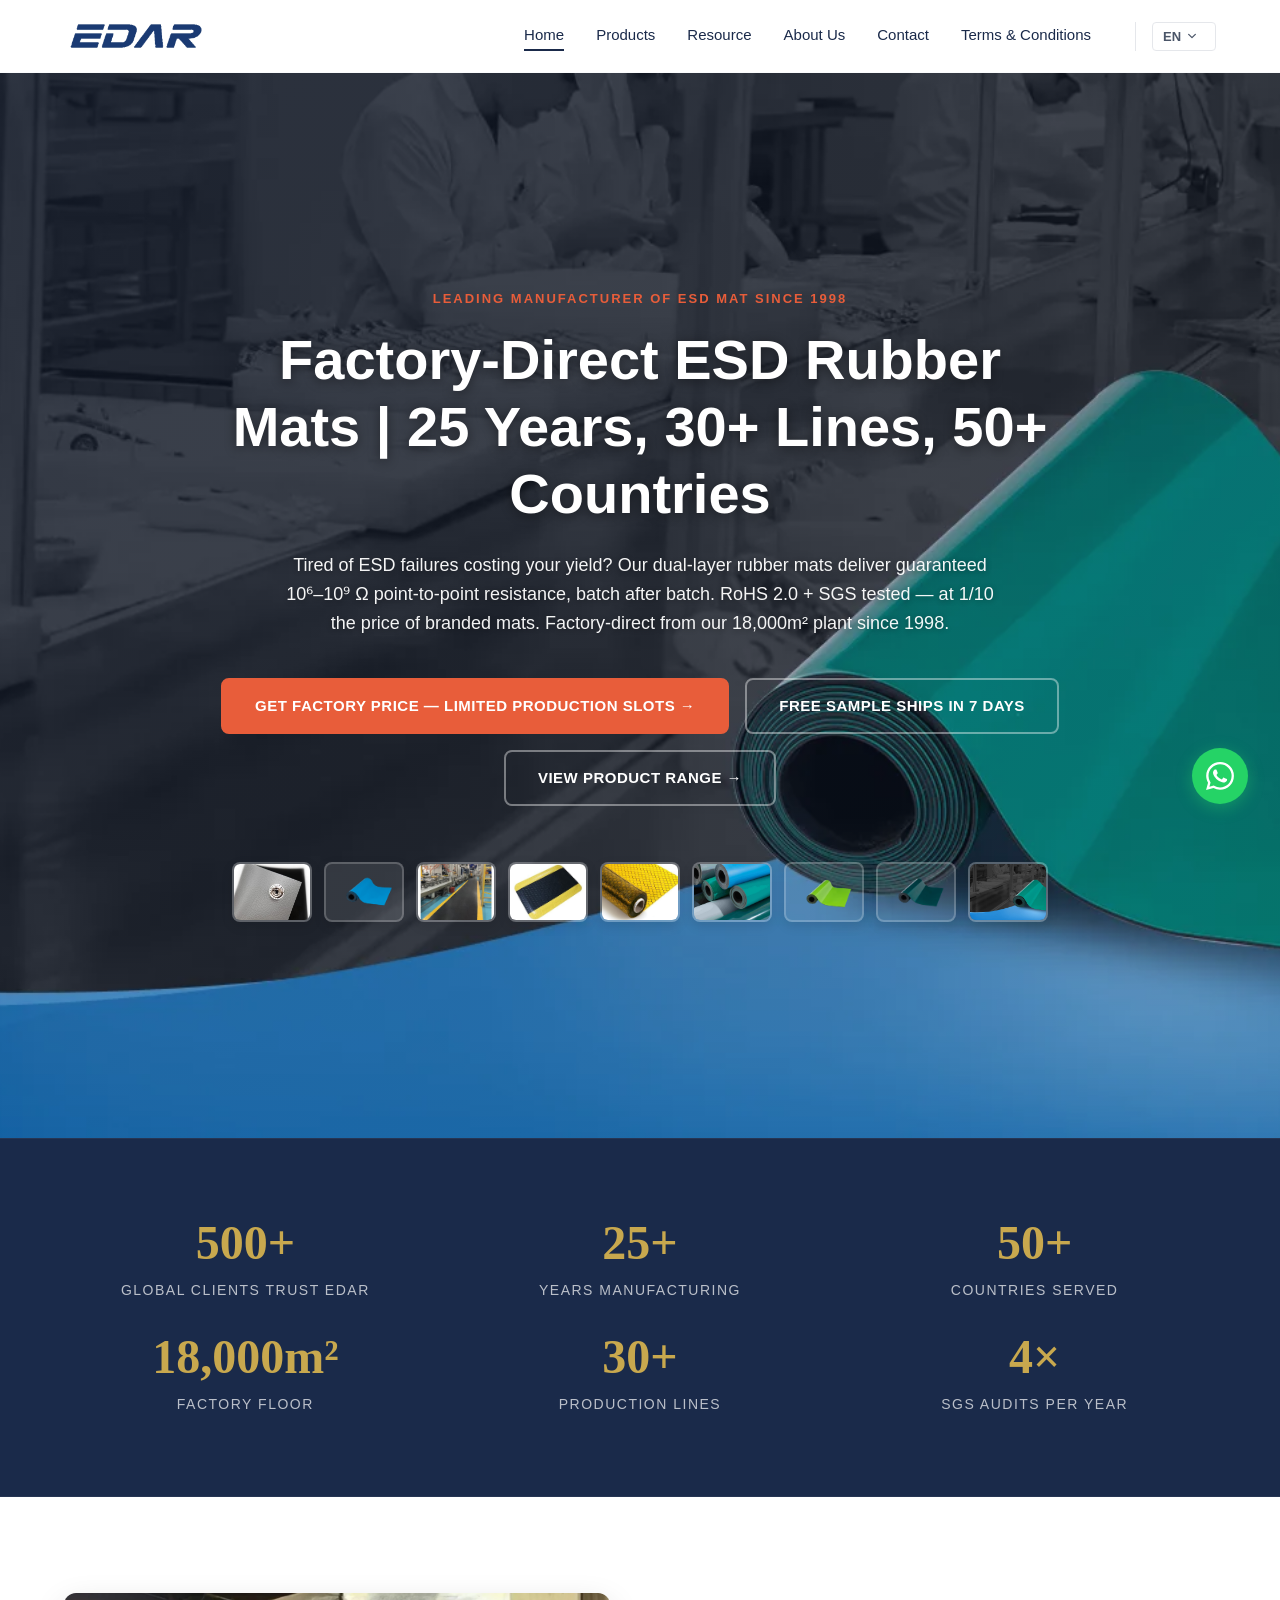
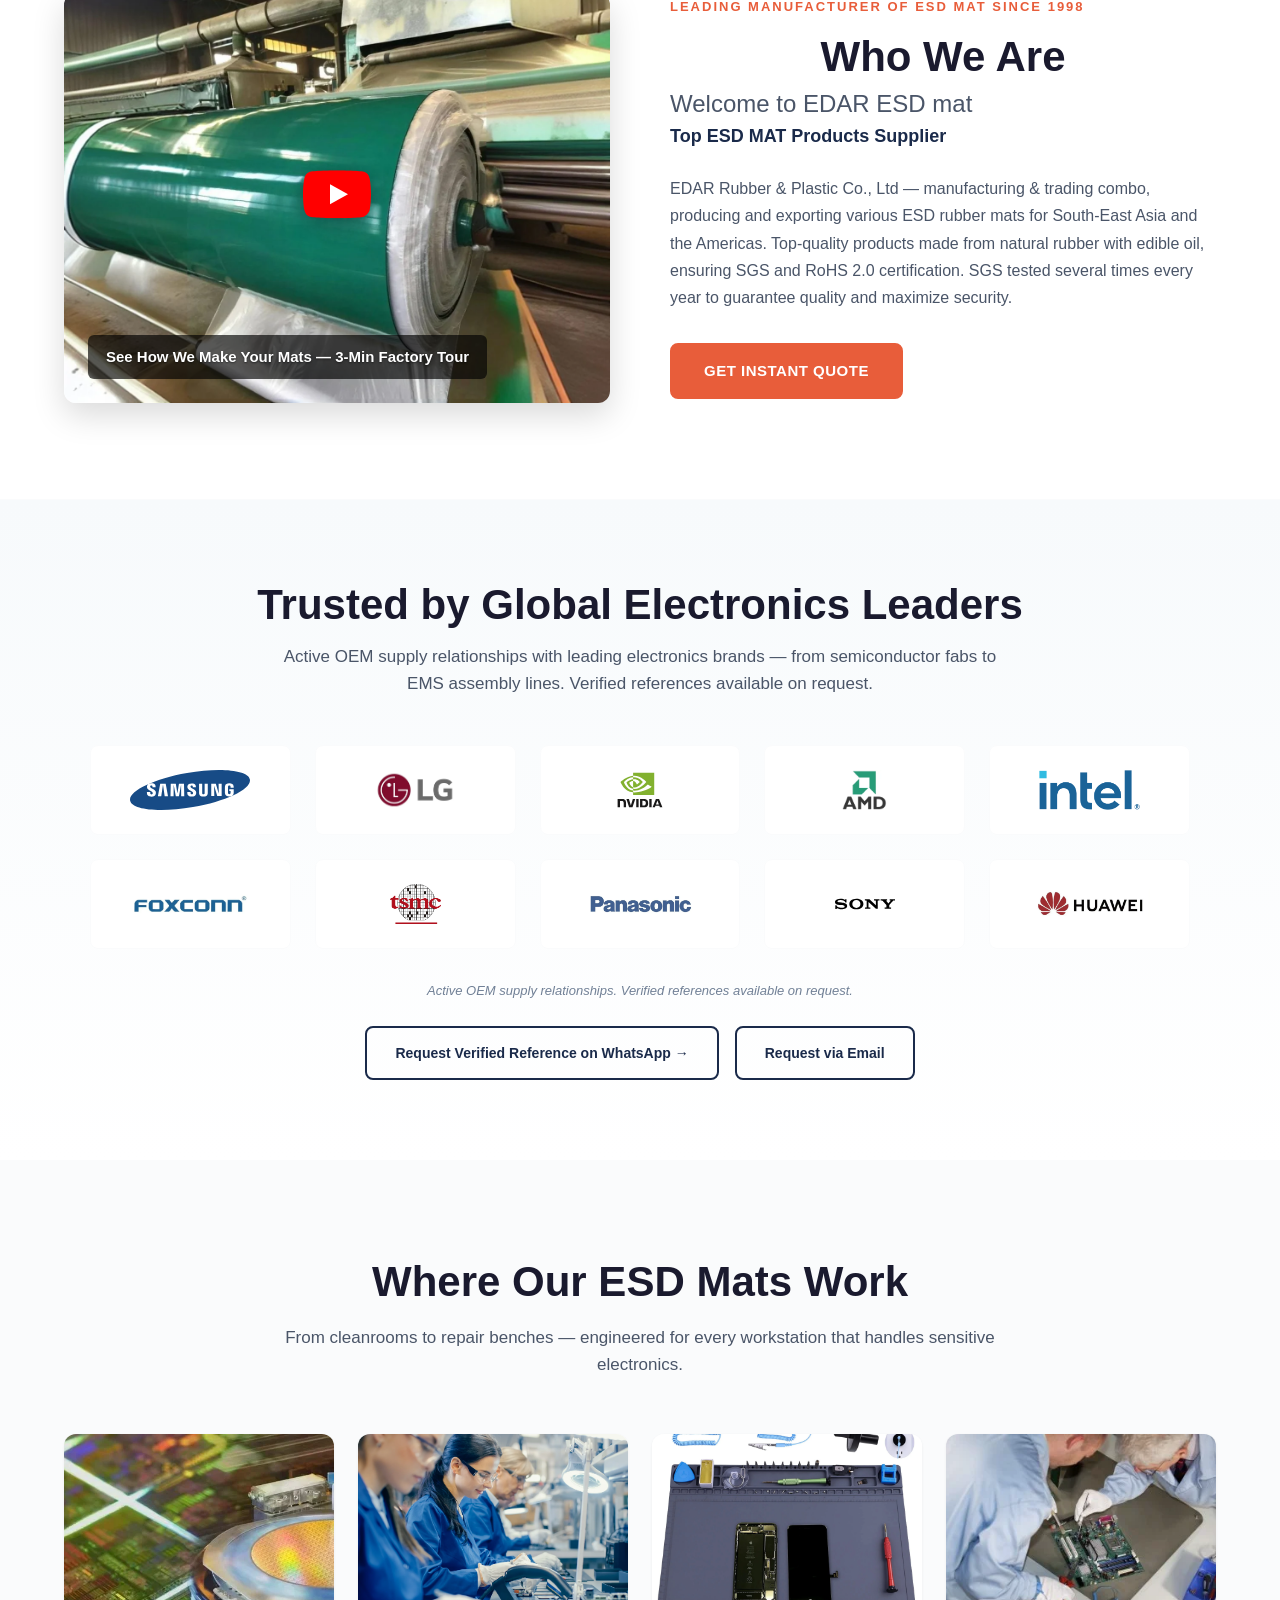
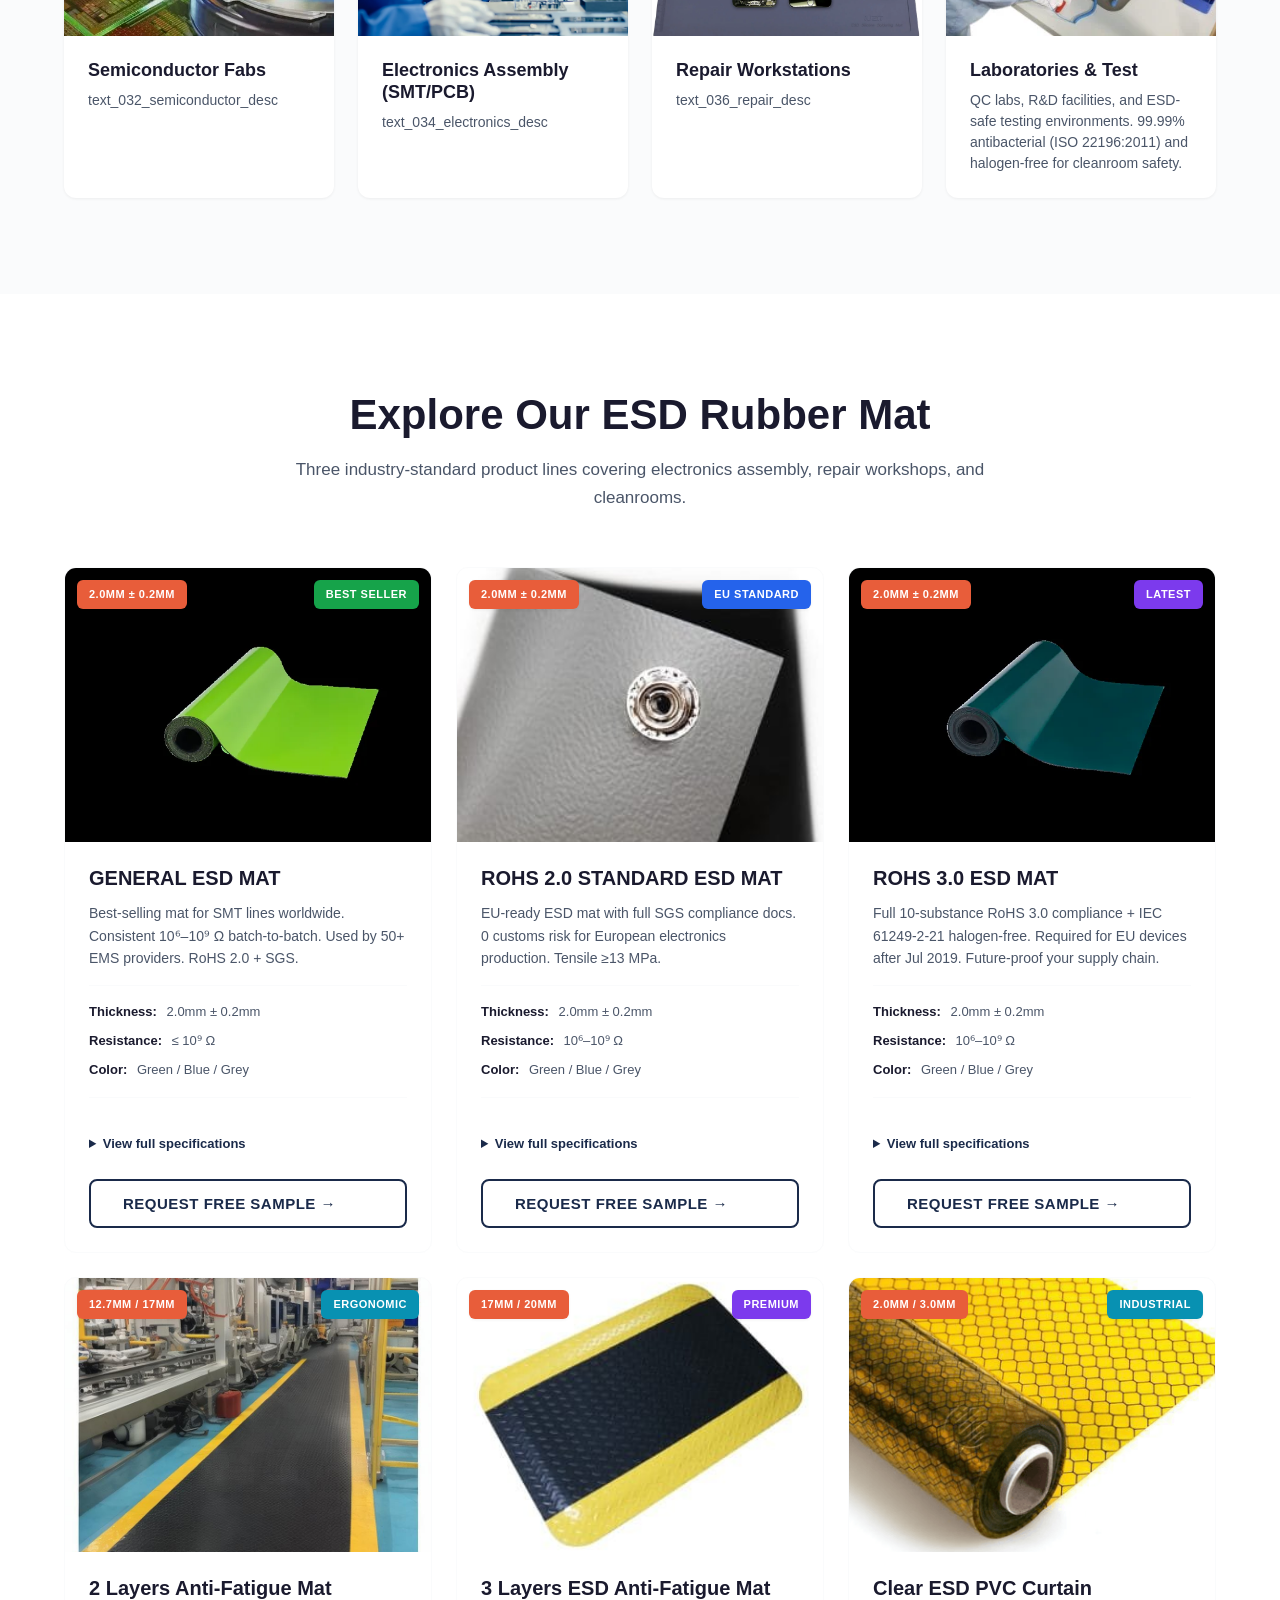
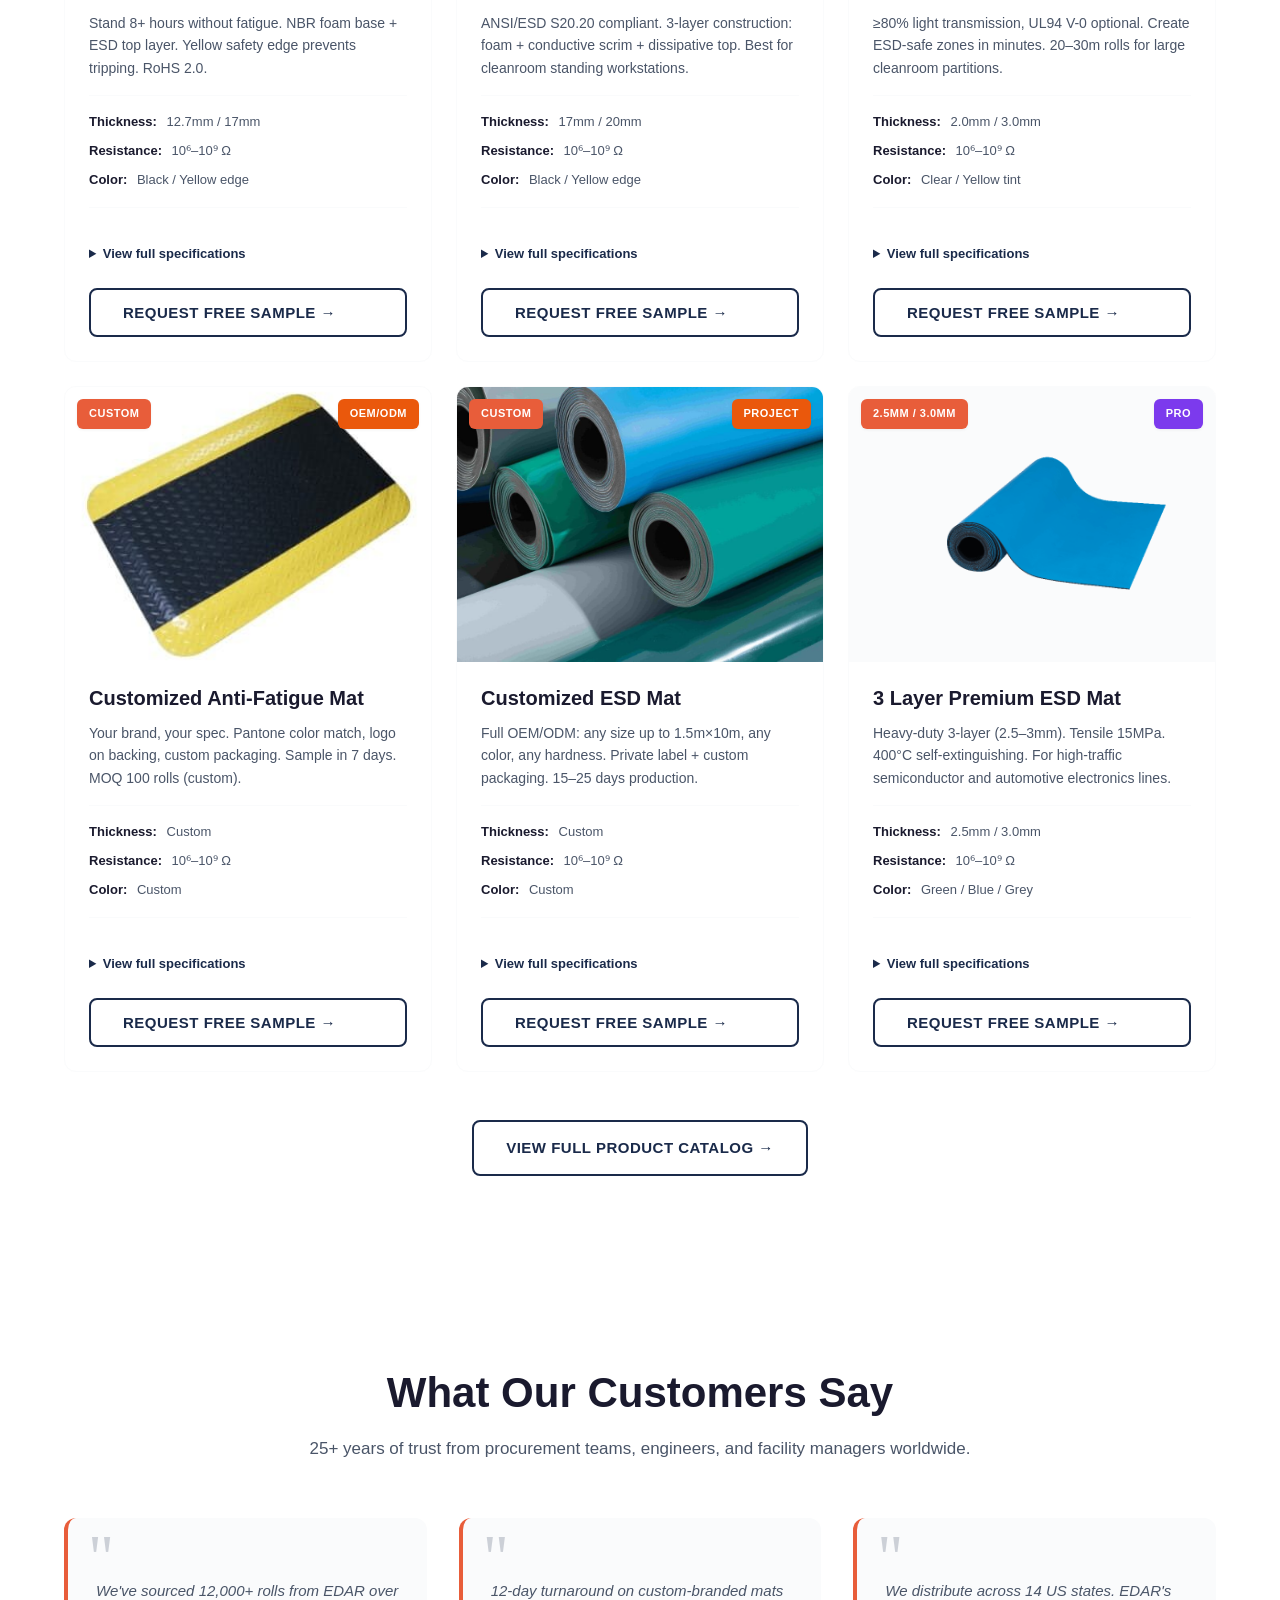
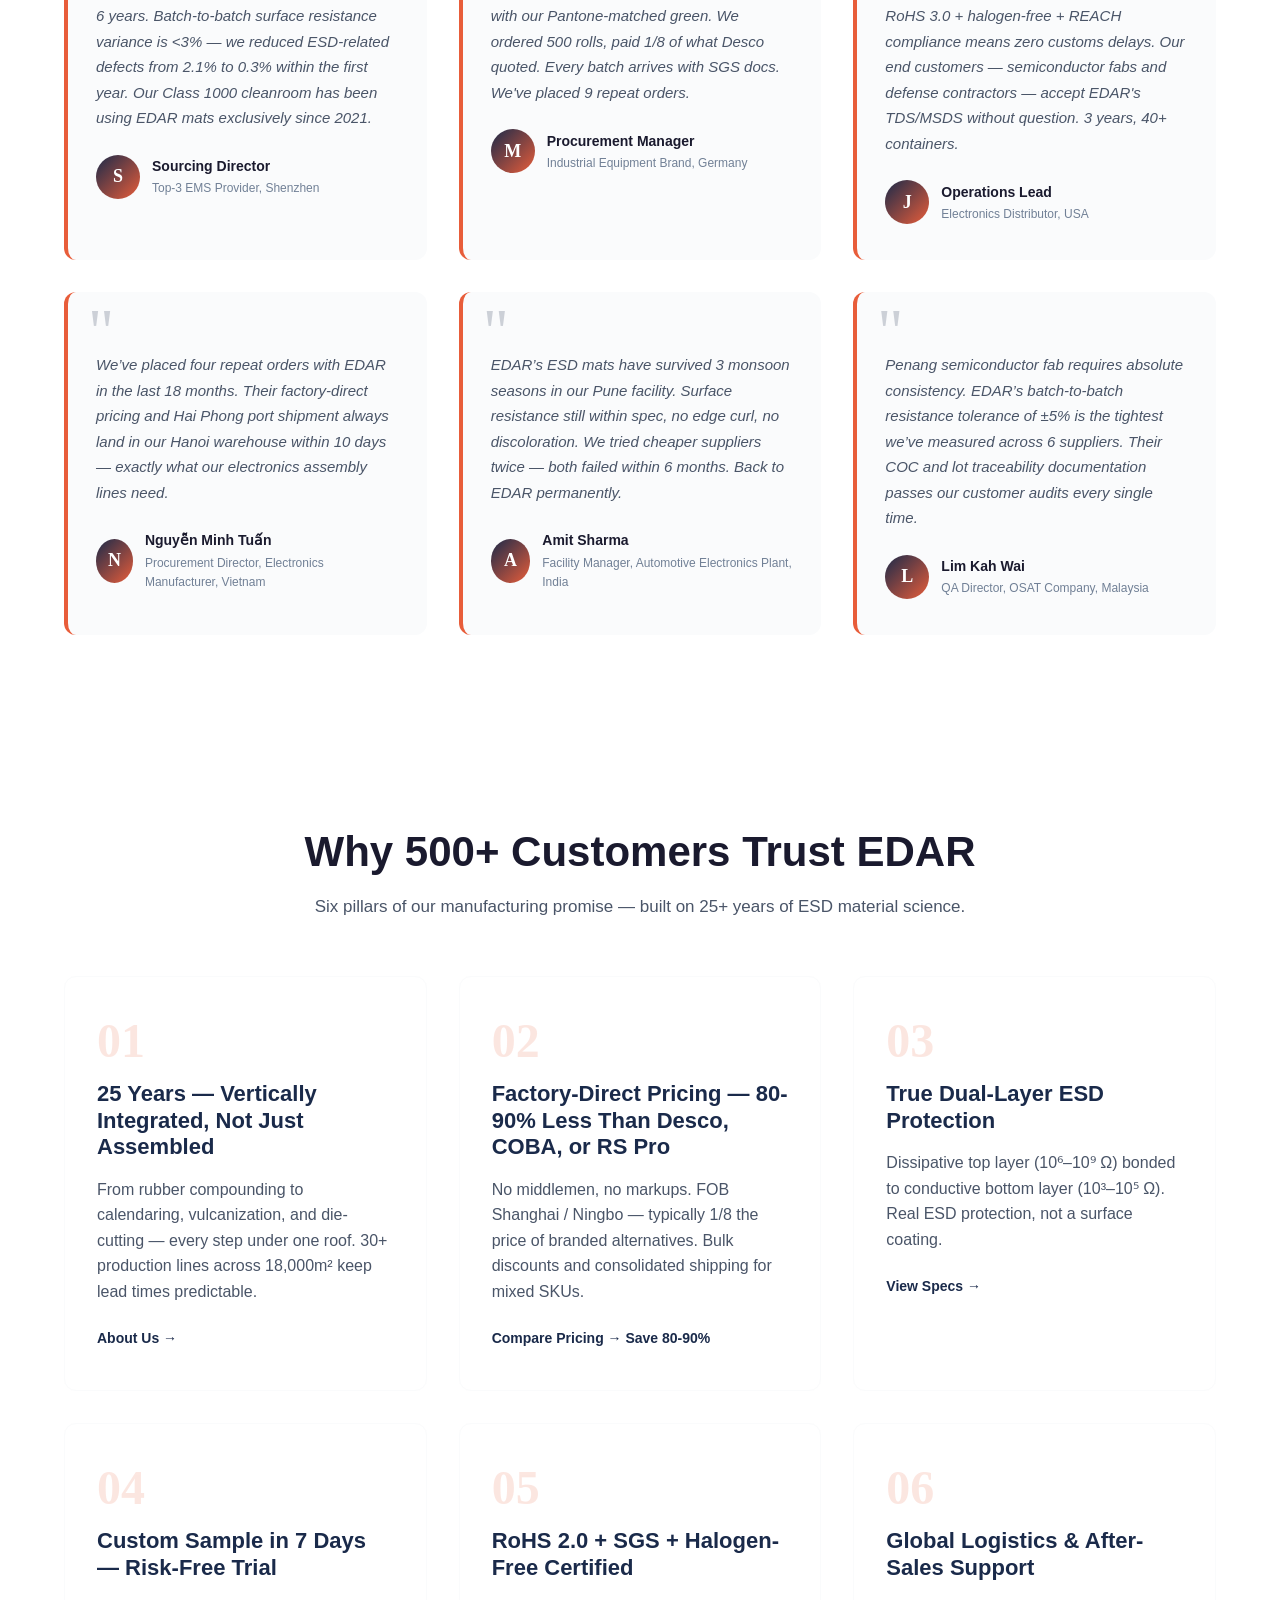
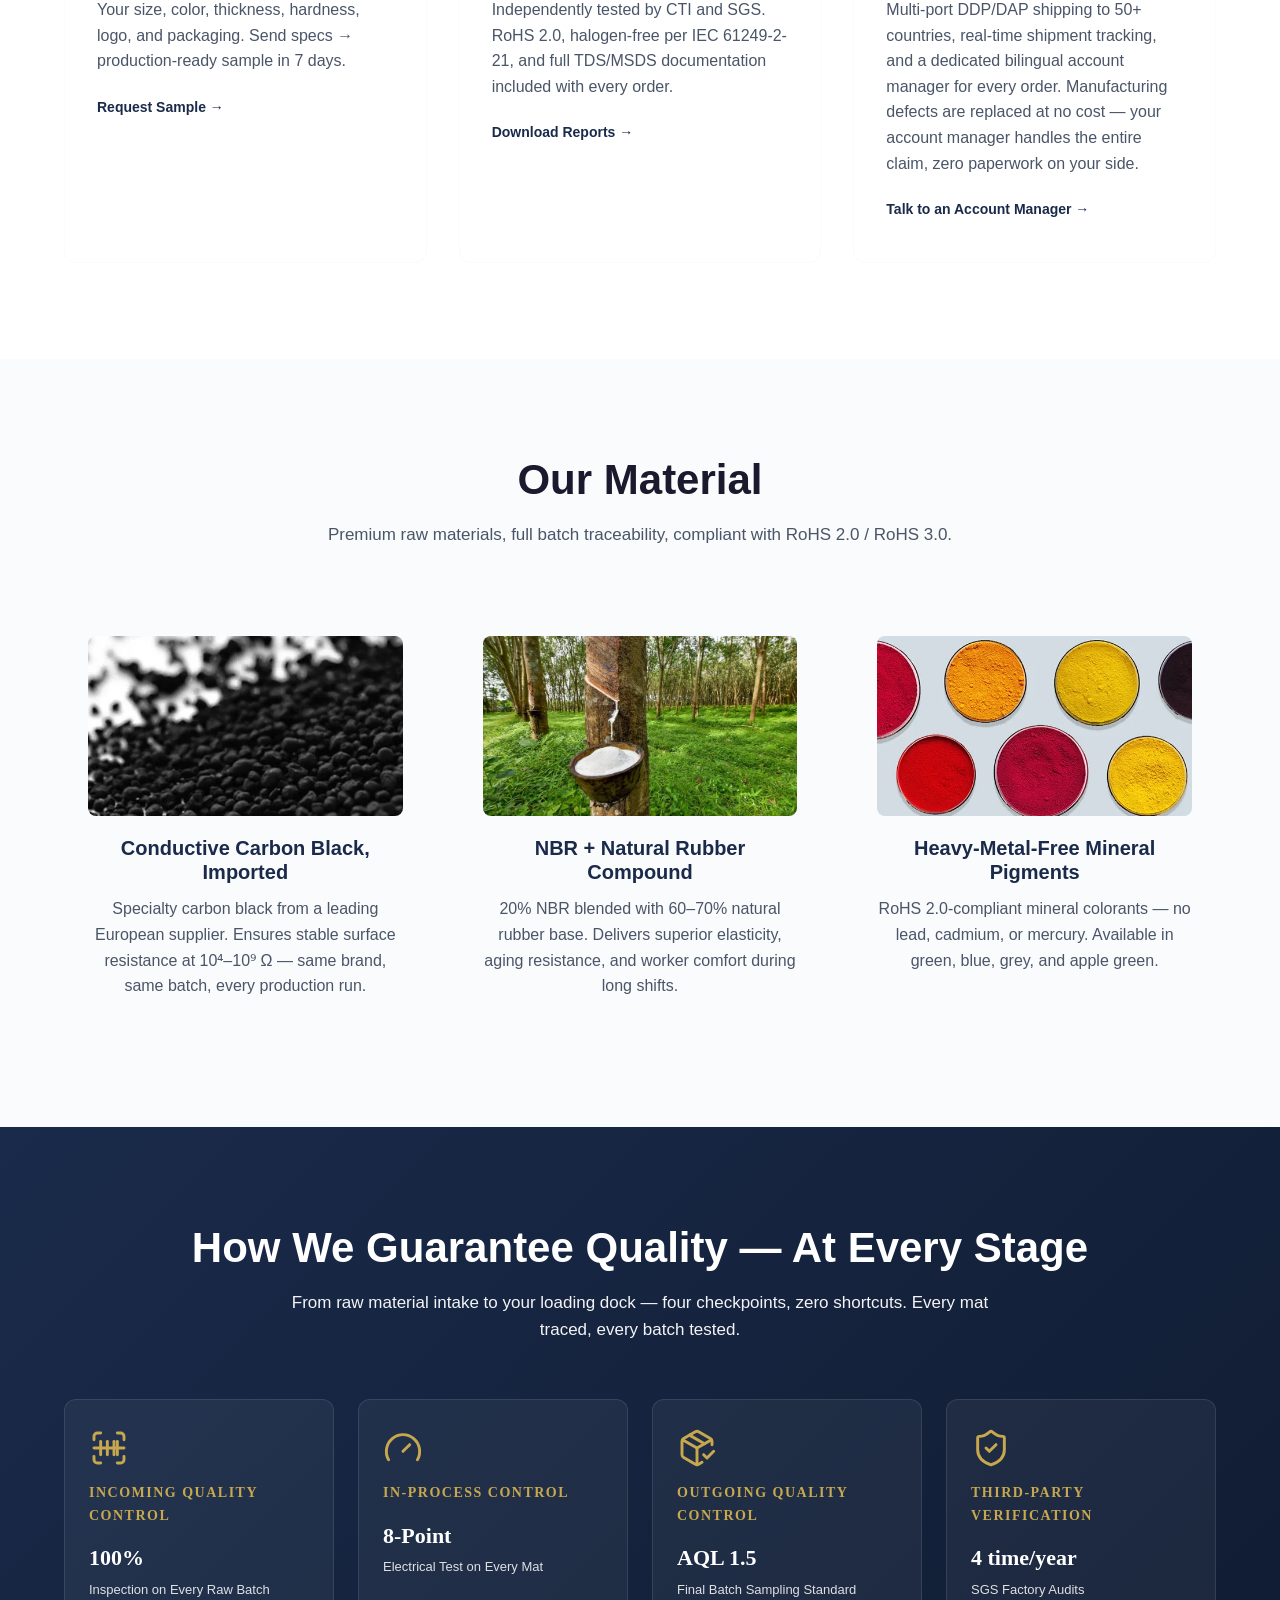
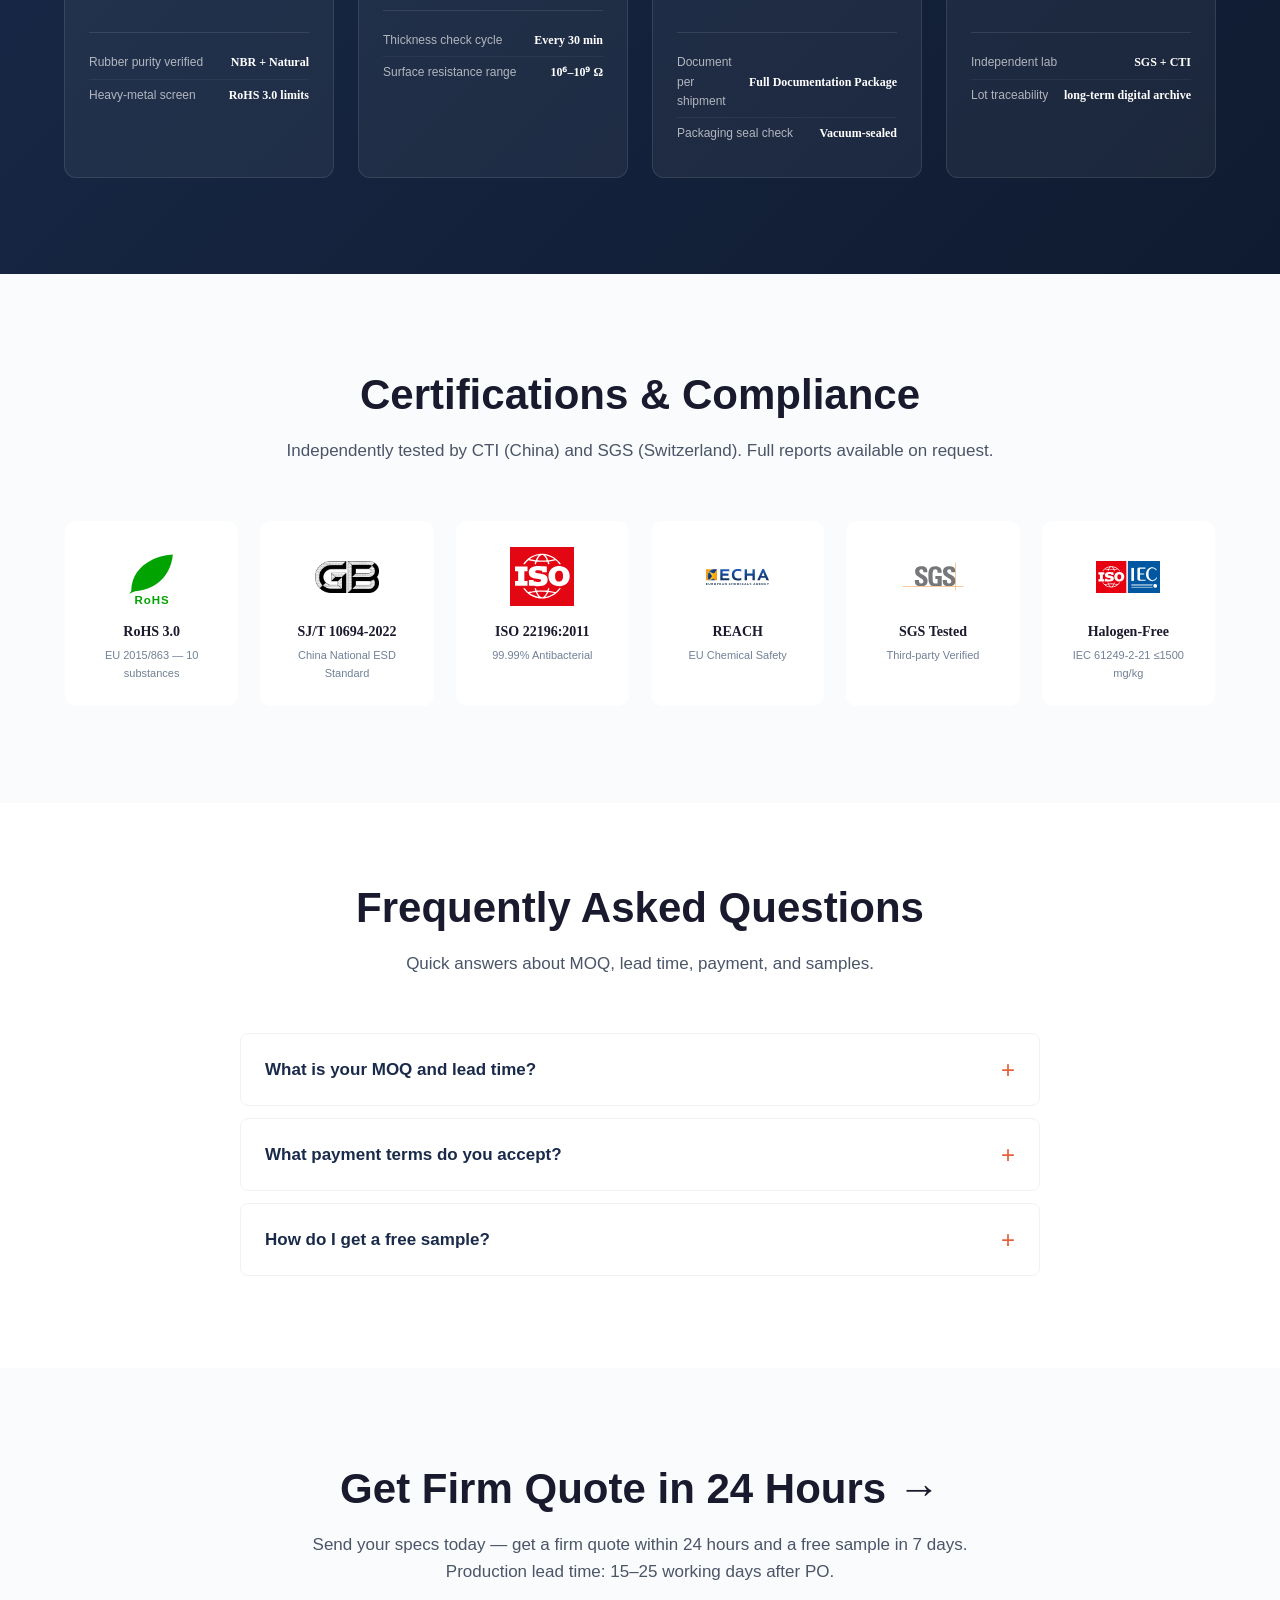
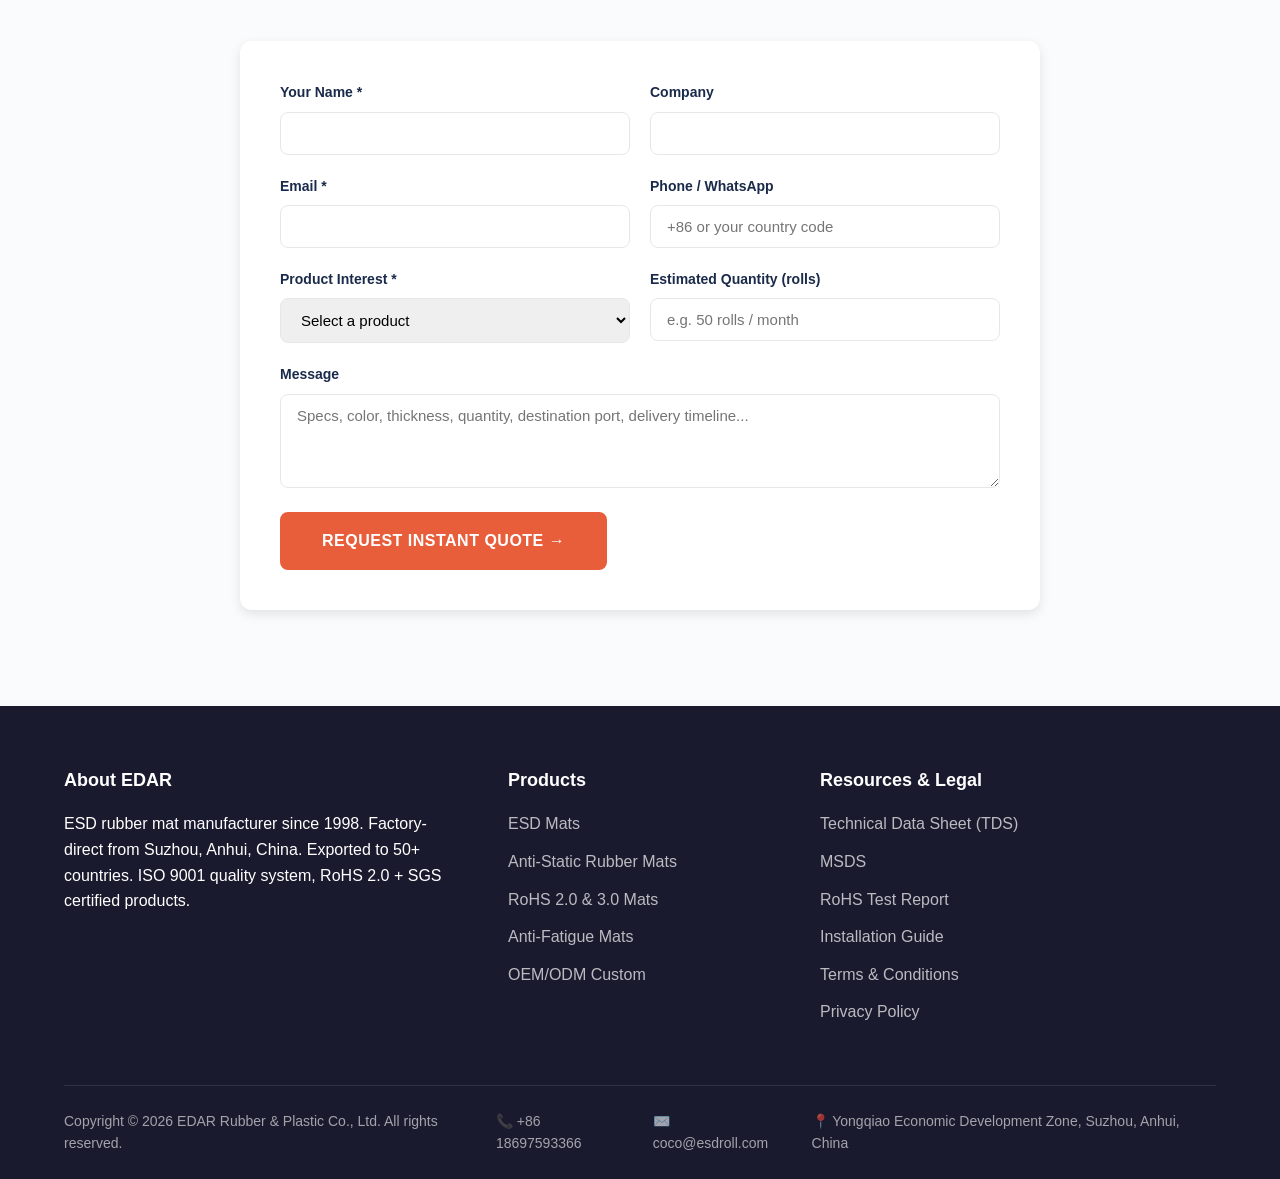
==== index.html @ 3d309445 "feat: 4 app images + mobile vertical layout" ====
<!DOCTYPE html>
<html lang="en">
<head>
<meta charset="UTF-8">
<meta name="viewport" content="width=device-width, initial-scale=1.0">
<title>Factory-Direct ESD Rubber Mats | EDAR Manufacturer Since 1998</title>
<meta name="description" content="Dual-layer anti-static rubber mats, 10⁶–10⁹ Ω, RoHS 2.0 + SGS tested. Factory-direct pricing, exported to 50+ countries. Request free sample.">
<link rel="preload" as="image" href="assets/img/hero-factory.webp" fetchpriority="high">
<link rel="stylesheet" href="assets/css/style.css?v=25">
<link rel="icon" type="image/x-icon" href="assets/img/hero-factory.webp">
<script src="assets/js/i18n.js"></script>
<!-- Open Graph -->
<meta property="og:type" content="website">
<meta property="og:url" content="https://edar-esd.com/">
<meta property="og:title" content="EDAR — Factory-Direct ESD Rubber Mats Since 1998">
<meta property="og:description" content="Dual-layer ESD mats, 10⁶–10⁹ Ω, RoHS 2.0 + SGS. Factory pricing, 50+ countries.">
<meta property="og:image" content="https://edar-esd.com/assets/img/hero-factory.webp">
<!-- Twitter -->
<meta name="twitter:card" content="summary_large_image">
<meta name="twitter:title" content="EDAR — Factory-Direct ESD Rubber Mats Since 1998">
<meta name="twitter:description" content="Dual-layer ESD mats, 10⁶–10⁹ Ω, RoHS 2.0 + SGS. Factory pricing, 50+ countries.">
<meta name="twitter:image" content="https://edar-esd.com/assets/img/hero-factory.webp">

<!-- SEO: Canonical -->
<link rel="canonical" href="https://edar-esd.com/index.html">
<!-- SEO: Hreflang (EN/ZH only, x-default = EN) -->
<link rel="alternate" hreflang="en" href="https://edar-esd.com/index.html">
<link rel="alternate" hreflang="zh" href="https://edar-esd.com/index.html?lang=zh">
<link rel="alternate" hreflang="x-default" href="https://edar-esd.com/index.html">
<!-- SEO: Organization Schema -->
<script type="application/ld+json">
{
  "@context": "https://schema.org",
  "@type": "Organization",
  "name": "EDAR (Suzhou Yida Rubber & Plastic Technology Co., Ltd.)",
  "alternateName": "EDAR ESD Mat",
  "url": "https://edar-esd.com/",
  "logo": "https://edar-esd.com/assets/img/logo-light.png",
  "description": "Leading manufacturer of ESD rubber mats since 1998. Factory-direct pricing, RoHS 2.0/3.0 + SGS certified, exported to 50+ countries.",
  "foundingDate": "1998",
  "address": {
    "@type": "PostalAddress",
    "streetAddress": "Yongqiao Industrial Park",
    "addressLocality": "Suzhou",
    "addressRegion": "Anhui",
    "postalCode": "234000",
    "addressCountry": "CN"
  },
  "contactPoint": [
    {
      "@type": "ContactPoint",
      "telephone": "+86-18697593366",
      "contactType": "sales",
      "email": "coco@esdroll.com",
      "availableLanguage": [
        "English",
        "Chinese"
      ]
    }
  ],
  "sameAs": []
}
</script>

<!-- SEO: FAQPage Schema -->
<script type="application/ld+json">
{
  "@context": "https://schema.org",
  "@type": "FAQPage",
  "mainEntity": [
    {
      "@type": "Question",
      "name": "What is your MOQ and lead time?",
      "acceptedAnswer": {
        "@type": "Answer",
        "text": "Standard sizes: MOQ 50 rolls. Custom sizes/colors/logos: MOQ 100 rolls. No MOQ for samples. Sample lead time: 7 days. Production lead time: 15–25 working days after PO confirmation."
      }
    },
    {
      "@type": "Question",
      "name": "What payment terms do you accept?",
      "acceptedAnswer": {
        "@type": "Answer",
        "text": "T/T 30% deposit, 70% before shipment (standard). L/C at sight for established accounts. Western Union / PayPal for sample orders. FOB Shanghai/Ningbo or CIF/CNF/DDP to major ports."
      }
    },
    {
      "@type": "Question",
      "name": "How do I get a free sample?",
      "acceptedAnswer": {
        "@type": "Answer",
        "text": "Free sample with shipping at your cost (DHL/FedEx 3–5 days). Just tell us: thickness (1.6–5mm), color, dimensions, and your delivery address. We ship within 7 days of request."
      }
    }
  ]
}
</script>

</head>
<body>

<a href="#mainContent" class="skip-link"><span data-i18n="text_000_skip_to_main_content">Skip to main content</span></a>

<!-- Header -->
<header class="site-header" id="siteHeader">
  <div class="container header-inner">
    <a href="index.html" class="logo logo-img" aria-label="EDAR home"><img src="assets/img/logo-dark.png" alt="EDAR" height="36"></a>
    <nav class="main-nav" id="mainNav" aria-label="Main navigation">
      <ul>
        <li><a href="index.html" class="active" aria-current="page" data-i18n="nav.home">Home</a></li>
        <li><a href="products.html" data-i18n="nav.products">Products</a></li>
        <li><a href="resource.html" data-i18n="nav.resource">Resource</a></li>
        <li><a href="about.html" data-i18n="nav.about">About Us</a></li>
        <li><a href="contact.html" data-i18n="nav.contact">Contact</a></li>
        <li><a href="terms.html" data-i18n="nav.terms">Terms & Conditions</a></li>
        <li class="lang-switcher">
          <button class="lang-btn" id="langToggle" aria-label="Language" aria-haspopup="true" aria-expanded="false">
            <span class="lang-current"><span data-i18n="text_009_en">EN</span></span>
            <svg class="lang-chevron" viewBox="0 0 12 12" width="10" height="10" aria-hidden="true">
              <path d="M2 4l4 4 4-4" stroke="currentColor" stroke-width="1.5" fill="none" stroke-linecap="round" stroke-linejoin="round"/>
            </svg>
          </button>
          <ul class="lang-dropdown" id="langDropdown" role="menu">
            <li role="none"><button role="menuitem" data-lang-switch="en"><span data-i18n="text_010_english">🇺🇸 English</span></button></li>
            <li role="none"><button role="menuitem" data-lang-switch="zh"><span data-i18n="text_011_text_11">🇨🇳 中文</span></button></li>
          </ul>
        </li>
      </ul>
    </nav>
    <button class="menu-toggle" id="menuToggle" aria-label="Menu" aria-expanded="false">
      <span></span><span></span><span></span>
    </button>
  </div>
</header>

<main id="mainContent">

<!-- Hero -->
<section class="hero">
  <div class="hero-video">
    <img src="assets/img/hero-factory.webp" alt="EDAR ESD Rubber Mat Factory Production Line" class="hero-image" width="1920" height="1080" decoding="async">
    <div class="hero-overlay"></div>
  </div>
  <div class="container hero-content">
    <p class="eyebrow" data-i18n="hero.eyebrow">LEADING MANUFACTURER OF ESD MAT SINCE 1998</p>
    <h1 data-i18n="hero.title">Factory-Direct ESD Rubber Mats | 25 Years, 30+ Lines, 50+ Countries</h1>
    <p class="hero-sub" data-i18n="hero.sub">Dual-layer ESD mat, point-to-point resistance 10⁶–10⁹ Ω, thickness 1.6–5mm. RoHS 2.0 + SGS tested — at 1/10 the price of branded alternatives.</p>
    <div class="hero-cta">
      <a href="contact.html" class="btn btn-primary" data-i18n="hero.cta_quote">Request Instant Quote →</a>
      <a href="contact.html?type=sample" class="btn btn-ghost" data-i18n="hero.cta_sample">Get Free Sample</a>
      <a href="products.html" class="btn btn-ghost" data-i18n="hero.cta_view">View Product Range →</a>
    </div>
    <div class="hero-thumbs" aria-label="Featured products">
      <img src="assets/img/products/2-layer-esd-mat.jpg" alt="2-layer anti-static ESD mat" class="hero-thumb" width="80" height="60" loading="lazy" decoding="async">
      <img src="assets/img/products/3-layer-esd-mat.jpg" alt="3-layer premium ESD mat" class="hero-thumb" width="80" height="60" loading="lazy" decoding="async">
      <img src="assets/img/products/2-layer-anti-fatigue.jpg" alt="2-layer anti-fatigue mat" class="hero-thumb" width="80" height="60" loading="lazy" decoding="async">
      <img src="assets/img/products/3-layer-anti-fatigue.jpg" alt="3-layer ESD anti-fatigue mat" class="hero-thumb" width="80" height="60" loading="lazy" decoding="async">
      <img src="assets/img/products/esd-pvc-curtain.jpg" alt="Clear ESD PVC curtain" class="hero-thumb" width="80" height="60" loading="lazy" decoding="async">
      <img src="assets/img/products/customized-mat.jpg" alt="Customized ESD mat" class="hero-thumb" width="80" height="60" loading="lazy" decoding="async">
      <img src="assets/img/product esd mat (1).png" alt="Green ESD rubber mat" class="hero-thumb" width="80" height="60" loading="lazy" decoding="async">
      <img src="assets/img/product esd mat (2).png" alt="Blue ESD rubber mat" class="hero-thumb" width="80" height="60" loading="lazy" decoding="async">
      <img src="assets/img/hero-factory.webp" alt="ESD mat in use at workstation" class="hero-thumb" width="80" height="60" loading="lazy" decoding="async">
    </div>
  </div>
</section>

<!-- Stats Bar -->
<section class="stats-bar">
  <div class="container">
    <div class="stats-grid">
      <div class="stat-item">
        <div class="stat-num">500+</div>
        <div class="stat-label">Global Clients Trust EDAR</div>
      </div>
      <div class="stat-item">
        <div class="stat-num">25+</div>
        <div class="stat-label">Years Manufacturing</div>
      </div>
      <div class="stat-item">
        <div class="stat-num">50+</div>
        <div class="stat-label">Countries Served</div>
      </div>
      <div class="stat-item">
        <div class="stat-num">18,000m²</div>
        <div class="stat-label">Factory Floor</div>
      </div>
      <div class="stat-item">
        <div class="stat-num">30+</div>
        <div class="stat-label">Production Lines</div>
      </div>
      <div class="stat-item">
        <div class="stat-num">4&#215;</div>
        <div class="stat-label">SGS Audits Per Year</div>
      </div>
    </div>
  </div>
</section>

<!-- Who We Are (Video Module) -->
<section class="who-we-are">
  <div class="container">
    <div class="who-grid">
      <div class="who-video">
        <div class="video-lightbox" id="videoLightbox" data-youtube-id="J0IBSOVev3w" role="button" tabindex="0" aria-label="Play factory video">
          <img src="assets/img/video-cover.webp" alt="EDAR ESD mat production line" class="video-cover" loading="lazy">
          <div class="video-play-btn">
            <svg viewBox="0 0 68 48" width="68" height="48" aria-hidden="true">
              <path d="M66.52 7.74c-.78-2.93-2.49-5.41-5.42-6.19C55.79.13 34 0 34 0S12.21.13 6.9 1.55c-2.93.78-4.63 3.26-5.42 6.19C.06 13.05 0 24 0 24s.06 10.95 1.48 16.26c.78 2.93 2.49 5.41 5.42 6.19C12.21 47.87 34 48 34 48s21.79-.13 27.1-1.55c.93-.78 4.64-3.26 5.42-6.19C67.94 34.95 68 24 68 24s-.06-10.95-1.48-16.26z" fill="#f00"/>
              <path d="M45 24 27 14v20" fill="#fff"/>
            </svg>
          </div>
          <span class="video-overlay-text" data-i18n="who.overlay">See How We Make Your Mats — 3-Min Factory Tour</span>
        </div>
      </div>
      <div class="who-content">
        <p class="eyebrow" data-i18n="who.eyebrow">LEADING MANUFACTURE OF ESD MAT SINCE 1998</p>
        <h2 class="section-title" data-i18n="who.title">Who We Are</h2>
        <h3 class="who-subtitle" data-i18n="who.subtitle">Welcome to EDAR ESD mat</h3>
        <p class="who-tagline" data-i18n="who.tagline">Top ESD MAT Products Supplier</p>
        <p class="who-desc" data-i18n="who.desc">EDAR Rubber & Plastic Co., Ltd — manufacturing &amp; trading combo, producing and exporting various ESD rubber mats for South-East Asia and the Americas. Top-quality products made from natural rubber with edible oil, ensuring SGS and RoHS 2.0 certification. SGS tested several times every year to guarantee quality and maximize security.</p>
        <a href="contact.html" class="btn btn-primary" data-i18n="who.cta">GET INSTANT QUOTE</a>
      </div>
    </div>
  </div>
</section>

<!-- Our Users -->
<section class="our-users">
  <div class="container">
    <h2 class="section-title" data-i18n="users.title">Trusted by Global Electronics Leaders</h2>
    <p class="section-sub" data-i18n="users.sub">From semiconductor fabs to EMS assembly lines — our ESD mats protect hundreds of thousands of workstations daily.</p>
    <div class="users-grid">
      <div class="user-logo" title="Samsung"><img src="assets/users/samsung.svg?v=3" alt="Samsung" loading="lazy"></div>
      <div class="user-logo" title="LG"><img src="assets/users/LG.webp" alt="LG" loading="lazy"></div>
      <div class="user-logo logo-large" title="NVIDIA"><img src="assets/users/nvidia.svg?v=2" alt="NVIDIA" loading="lazy"></div>
      <div class="user-logo" title="AMD"><img src="assets/users/amd.png.webp?v=2" alt="AMD" loading="lazy"></div>
      <div class="user-logo" title="Intel"><img src="assets/users/Intel-logo-2022.png.webp?v=5" alt="Intel" loading="lazy"></div>
      <div class="user-logo" title="Foxconn"><img src="assets/users/foxconn.webp" alt="Foxconn" loading="lazy"></div>
      <div class="user-logo" title="TSMC"><img src="assets/users/tsmc.webp" alt="TSMC" loading="lazy"></div>
      <div class="user-logo" title="Panasonic"><img src="assets/users/panasonic.webp" alt="Panasonic" loading="lazy"></div>
      <div class="user-logo logo-large" title="Sony"><img src="assets/users/sony.svg?v=2" alt="Sony" loading="lazy"></div>
      <div class="user-logo" title="Huawei"><img src="assets/users/huawei.webp" alt="Huawei" loading="lazy"></div>
    </div>
    <p class="users-note"><span data-i18n="text_026_logos_shown_for_illustration_r">Logos shown for illustration. Real case studies & references available on request.</span></p>
    <div class="users-cta">
      <a href="https://wa.me/8618697593366?text=Hi%20EDAR%2C%20I%27d%20like%20to%20add%20my%20company%20to%20your%20verified%20customer%20reference%20list.%20Please%20share%20case%20studies%20in%20my%20industry%20(semiconductor%2FEMS%2Frepair%2Flab)." class="btn btn-outline" target="_blank" rel="noopener"><span data-i18n="text_027_request_verified_reference_on">Request Verified Reference on WhatsApp →</span></a>
      <a href="mailto:coco@esdroll.com?subject=Request%20to%20be%20added%20as%20verified%20customer%20reference&body=Hi%20EDAR%2C%0A%0AI%27d%20like%20to%20add%20my%20company%20to%20your%20verified%20customer%20reference%20list.%0A%0ACompany%3A%0AIndustry%3A%20(semiconductor%20%2F%20EMS%20%2F%20repair%20%2F%20lab%20%2F%20other)%0ACountry%3A%0AEstimated%20monthly%20quantity%3A%0A%0AThanks" class="btn btn-ghost-dark"><span data-i18n="text_028_request_via_email">Request via Email</span></a>
    </div>
  </div>
</section>

<!-- Industry Applications -->
<section class="applications">
  <div class="container">
    <h2 class="section-title"><span data-i18n="text_029_where_our_esd_mats_work">Where Our ESD Mats Work</span></h2>
    <p class="section-sub"><span data-i18n="text_030_from_cleanrooms_to_repair_benc">From cleanrooms to repair benches — engineered for every workstation that handles sensitive electronics.</span></p>
    <div class="apps-grid">
      <article class="app-card">
        <div class="app-img"><img src="assets/img/app-semiconductor.webp" alt="Semiconductor cleanroom with ESD mat" loading="lazy" width="800" height="342"></div>
        <div class="app-body">
          <h3><span data-i18n="text_031_semiconductor_fabs">Semiconductor Fabs</span></h3>
          <p><span data-i18n="text_032_semiconductor_desc">Class 100–1000 cleanroom environments. Surface resistance stable across temperatures, batch-to-batch consistency verified by 8-point test.</span></p>
        </div>
      </article>
      <article class="app-card">
        <div class="app-img"><img src="assets/img/app-electronics.webp" alt="Electronics assembly line with ESD workstations" loading="lazy" width="1920" height="1086"></div>
        <div class="app-body">
          <h3><span data-i18n="text_033_electronics_assembly_smt_pcb">Electronics Assembly (SMT/PCB)</span></h3>
          <p><span data-i18n="text_034_electronics_desc">SMT lines, PCB assembly, and component manufacturing floors. Dual-layer structure safely dissipates human ESD — supports yield improvement.</span></p>
        </div>
      </article>
      <article class="app-card">
        <div class="app-img"><img src="assets/img/app-repair.webp" alt="Phone repair workstation with ESD mat" loading="lazy" width="1700" height="1700"></div>
        <div class="app-body">
          <h3><span data-i18n="text_035_repair_workstations">Repair Workstations</span></h3>
          <p><span data-i18n="text_036_repair_desc">Phone, laptop and consumer electronics repair benches. Wear-resistant and flame-retardant — won't ignite at 400°C, no discoloration from -30°C to +300°C.</span></p>
        </div>
      </article>
      <article class="app-card">
        <div class="app-img"><img src="assets/img/app-laboratory.webp" alt="Laboratory with ESD-safe testing environment" loading="lazy" width="360" height="240"></div>
        <div class="app-body">
          <h3><span data-i18n="text_037_laboratories_test">Laboratories & Test</span></h3>
          <p><span data-i18n="text_038_qc_labs_r_d_facilities_and_esd">QC labs, R&D facilities, and ESD-safe testing environments. 99.99% antibacterial (ISO 22196:2011) and halogen-free for cleanroom safety.</span></p>
        </div>
      </article>
    </div>
  </div>
</section>

<!-- Product Highlights (moved up — right after Industry Apps) -->
<section class="products-highlight" id="productsSection">
  <div class="container">
    <h2 class="section-title"><span data-i18n="text_061_explore_our_esd_rubber_mat">Explore Our ESD Rubber Mat</span></h2>
    <p class="section-sub"><span data-i18n="text_062_three_industry_standard_produc">Three industry-standard product lines covering electronics assembly, repair workshops, and cleanrooms.</span></p>
    <div class="grid-3 product-cards" id="productHighlights"></div>
    <div class="all-products-link">
      <a href="products.html" class="btn btn-outline" data-i18n="view_full_catalog">View Full Product Catalog →</a>
    </div>
  </div>
</section>

<!-- Testimonials -->
<section class="testimonials">
  <div class="container">
    <h2 class="section-title"><span data-i18n="text_039_what_our_customers_say">What Our Customers Say</span></h2>
    <p class="section-sub"><span data-i18n="text_040_25_years_of_trust_from_procure">25+ years of trust from procurement teams, engineers, and facility managers worldwide.</span></p>
    <div class="testimonials-grid">
      <article class="testimonial-card">
        <div class="testimonial-quote">"</div>
        <p class="testimonial-text"><span data-i18n="text_041_we_ve_been_sourcing_from_edar">We've been sourcing from EDAR for 6 years. The surface resistance consistency is what we value most — batch after batch, their mats meet our Class 1000 cleanroom specs without exception.</span></p>
        <div class="testimonial-author">
          <div class="testimonial-avatar">S</div>
          <div>
            <div class="testimonial-name">Sourcing Director</div>
            <div class="testimonial-role">Top-3 EMS Provider, Shenzhen</div>
          </div>
        </div>
      </article>
      <article class="testimonial-card">
        <div class="testimonial-quote">"</div>
        <p class="testimonial-text"><span data-i18n="text_042_custom_thickness_custom_color">Custom thickness, custom color, custom logo — EDAR delivered our branded mats in 12 days. No other supplier could match that turnaround at our price point.</span></p>
        <div class="testimonial-author">
          <div class="testimonial-avatar">M</div>
          <div>
            <div class="testimonial-name">Procurement Manager</div>
            <div class="testimonial-role">Industrial Equipment Brand, Germany</div>
          </div>
        </div>
      </article>
      <article class="testimonial-card">
        <div class="testimonial-quote">"</div>
        <p class="testimonial-text"><span data-i18n="text_043_rohs_3_0_certification_full_td">ROHS 3.0 certification, full TDS/MSDS documentation, and direct factory pricing. EDAR is the only supplier that ticks all three boxes for our North American market.</span></p>
        <div class="testimonial-author">
          <div class="testimonial-avatar">J</div>
          <div>
            <div class="testimonial-name">Operations Lead</div>
            <div class="testimonial-role">Electronics Distributor, USA</div>
          </div>
        </div>
      </article>
      <article class="testimonial-card">
        <div class="testimonial-quote">"</div>
        <p class="testimonial-text"><span data-i18n="text_044_vietnam_repeat_order">We&rsquo;ve placed four repeat orders with EDAR in the last 18 months. Their factory-direct pricing and Hai Phong port shipment always land in our Hanoi warehouse within 10 days — exactly what our electronics assembly lines need.</span></p>
        <div class="testimonial-author">
          <div class="testimonial-avatar">N</div>
          <div>
            <div class="testimonial-name">Nguy&#7877;n Minh Tu&#7845;n</div>
            <div class="testimonial-role">Procurement Director, Electronics Manufacturer, Vietnam</div>
          </div>
        </div>
      </article>
      <article class="testimonial-card">
        <div class="testimonial-quote">"</div>
        <p class="testimonial-text"><span data-i18n="text_045_india_reliability">EDAR&rsquo;s ESD mats have survived 3 monsoon seasons in our Pune facility. Surface resistance still within spec, no edge curl, no discoloration. We tried cheaper suppliers twice &mdash; both failed within 6 months. Back to EDAR permanently.</span></p>
        <div class="testimonial-author">
          <div class="testimonial-avatar">A</div>
          <div>
            <div class="testimonial-name">Amit Sharma</div>
            <div class="testimonial-role">Facility Manager, Automotive Electronics Plant, India</div>
          </div>
        </div>
      </article>
      <article class="testimonial-card">
        <div class="testimonial-quote">"</div>
        <p class="testimonial-text"><span data-i18n="text_046_malaysia_semiconductor">Penang semiconductor fab requires absolute consistency. EDAR&rsquo;s batch-to-batch resistance tolerance of &plusmn;5% is the tightest we&rsquo;ve measured across 6 suppliers. Their COC and lot traceability documentation passes our customer audits every single time.</span></p>
        <div class="testimonial-author">
          <div class="testimonial-avatar">L</div>
          <div>
            <div class="testimonial-name">Lim Kah Wai</div>
            <div class="testimonial-role">QA Director, OSAT Company, Malaysia</div>
          </div>
        </div>
      </article>
    </div>
  </div>
</section>

<!-- Why Us -->
<section class="why-us">
  <div class="container">
    <h2 class="section-title"><span data-i18n="text_044_why_500_customers_trust_edar">Why 500+ Customers Trust EDAR</span></h2>
    <p class="section-sub"><span data-i18n="text_045_six_pillars_of_our_manufactur">Six pillars of our manufacturing promise &mdash; built on 25+ years of ESD material science.</span></p>
    <div class="grid-3">
      <article class="feature-card">
        <div class="feature-num">01</div>
        <h3><span data-i18n="text_046_25_years_in_house_manufacturin">25 Years, In-House Manufacturing</span></h3>
        <p><span data-i18n="text_047_from_rubber_compounding_to_cal">From rubber compounding to calendaring, vulcanization, and die-cutting — every step under one roof. 30+ production lines across 18,000m² keep lead times predictable.</span></p>
        <a href="about.html" class="link-arrow"><span data-i18n="text_048_about_us">About Us →</span></a>
      </article>
      <article class="feature-card">
        <div class="feature-num">02</div>
        <h3><span data-i18n="text_049_factory_direct_pricing_1_10_of">Factory-Direct Pricing — 1/10 of Brand Cost</span></h3>
        <p><span data-i18n="text_050_no_middlemen_no_markups_fob_sh">No middlemen, no markups. FOB Shanghai / Ningbo terms, bulk discounts, and consolidated shipping for mixed SKUs.</span></p>
        <a href="contact.html" class="link-arrow"><span data-i18n="text_051_request_quote">Request Quote →</span></a>
      </article>
      <article class="feature-card">
        <div class="feature-num">03</div>
        <h3><span data-i18n="text_052_true_dual_layer_esd_protection">True Dual-Layer ESD Protection</span></h3>
        <p><span data-i18n="text_053_dissipative_top_layer_10_10_bo">Dissipative top layer (10⁶–10⁹ Ω) bonded to conductive bottom layer (10³–10⁵ Ω). Real ESD protection, not a surface coating.</span></p>
        <a href="resource.html" class="link-arrow"><span data-i18n="text_054_view_specs">View Specs →</span></a>
      </article>
      <article class="feature-card">
        <div class="feature-num">04</div>
        <h3><span data-i18n="text_055_custom_samples_in_7_days">Custom Samples in 7 Days</span></h3>
        <p><span data-i18n="text_056_your_size_color_thickness_hard">Your size, color, thickness, hardness, logo, and packaging. Send specs → production-ready sample in 7 days.</span></p>
        <a href="contact.html?type=sample" class="link-arrow"><span data-i18n="text_057_request_sample">Request Sample →</span></a>
      </article>
      <article class="feature-card">
        <div class="feature-num">05</div>
        <h3><span data-i18n="text_058_rohs_2_0_sgs_halogen_free_cert">RoHS 2.0 + SGS + Halogen-Free Certified</span></h3>
        <p><span data-i18n="text_059_independently_tested_by_cti_an">Independently tested by CTI and SGS. RoHS 2.0, halogen-free per IEC 61249-2-21, and full TDS/MSDS documentation included with every order.</span></p>
        <a href="resource.html" class="link-arrow"><span data-i18n="text_060_download_reports">Download Reports →</span></a>
      </article>
      <article class="feature-card">
        <div class="feature-num">06</div>
        <h3><span data-i18n="text_061_global_logistics_after_sales">Global Logistics &amp; After-Sales Support</span></h3>
        <p><span data-i18n="text_062_multi_port_ddp_dap_shipping_to_5">Multi-port DDP/DAP shipping to 50+ countries, real-time shipment tracking, and a dedicated bilingual account manager for every order. Manufacturing defects are replaced at no cost &mdash; your account manager handles the entire claim, zero paperwork on your side.</span></p>
        <a href="contact.html" class="link-arrow"><span data-i18n="text_063_talk_to_account_manager">Talk to an Account Manager &rarr;</span></a>
      </article>
    </div>
  </div>
</section>


<!-- Material -->
<section class="material">
  <div class="container">
    <h2 class="section-title"><span data-i18n="text_065_our_material">Our Material</span></h2>
    <p class="section-sub"><span data-i18n="text_066_premium_raw_materials_full_bat">Premium raw materials, full batch traceability, compliant with RoHS 2.0 / RoHS 3.0.</span></p>
    <div class="grid-3">
      <article class="material-card">
        <div class="material-img"><img src="assets/img/raw_carbon.jpg.webp?v=3" alt="Conductive carbon black, imported" loading="lazy" width="320" height="180"></div>
        <h3><span data-i18n="text_067_conductive_carbon_black_import">Conductive Carbon Black, Imported</span></h3>
        <p><span data-i18n="text_068_specialty_carbon_black_from_a">Specialty carbon black from a leading European supplier. Ensures stable surface resistance at 10⁴–10⁹ Ω — same brand, same batch, every production run.</span></p>
      </article>
      <article class="material-card">
        <div class="material-img"><img src="assets/img/raw_rubber.jpg.webp?v=3" alt="Natural rubber latex harvested from rubber tree plantation" loading="lazy" width="320" height="180"></div>
        <h3><span data-i18n="text_069_nbr_natural_rubber_compound">NBR + Natural Rubber Compound</span></h3>
        <p><span data-i18n="text_070_20_nbr_blended_with_60_70_natu">20% NBR blended with 60–70% natural rubber base. Delivers superior elasticity, aging resistance, and worker comfort during long shifts.</span></p>
      </article>
      <article class="material-card">
        <div class="material-img"><img src="assets/img/mineral_pigment.jpg.webp?v=3" alt="Heavy-metal-free mineral pigments in 9 colors" loading="lazy" width="320" height="180"></div>
        <h3><span data-i18n="text_071_heavy_metal_free_mineral_pigme">Heavy-Metal-Free Mineral Pigments</span></h3>
        <p><span data-i18n="text_072_rohs_2_0_compliant_mineral_col">RoHS 2.0-compliant mineral colorants — no lead, cadmium, or mercury. Available in green, blue, grey, and apple green.</span></p>
      </article>
    </div>
  </div>
</section>

<!-- Specs Strip -->
<section class="specs-strip">
  <div class="container">
    <h2 class="section-title light"><span data-i18n="text_073_qc_philosophy_title">How We Guarantee Quality &mdash; At Every Stage</span></h2>
    <p class="section-sub light"><span data-i18n="text_074_qc_philosophy_sub">From raw material intake to your loading dock &mdash; four checkpoints, zero shortcuts. Every mat traced, every batch tested.</span></p>
    <div class="specs-grid" id="specsGrid"></div>
  </div>
</section>

<!-- Certifications -->
<section class="certifications">
  <div class="container">
    <h2 class="section-title"><span data-i18n="text_075_certifications_compliance">Certifications & Compliance</span></h2>
    <p class="section-sub"><span data-i18n="text_076_independently_tested_by_cti_ch">Independently tested by CTI (China) and SGS (Switzerland). Full reports available on request.</span></p>
    <div class="cert-grid">
      <div class="cert-badge">
        <div class="cert-icon"><img src="assets/cert/rohs.svg" alt="RoHS 3.0" loading="lazy"></div>
        <div class="cert-name">RoHS 3.0</div>
        <div class="cert-desc">EU 2015/863 — 10 substances</div>
      </div>
      <div class="cert-badge">
        <div class="cert-icon"><img src="assets/cert/gb.png.webp" alt="SJ/T 10694-2022" loading="lazy"></div>
        <div class="cert-name">SJ/T 10694-2022</div>
        <div class="cert-desc">China National ESD Standard</div>
      </div>
      <div class="cert-badge">
        <div class="cert-icon"><img src="assets/cert/iso-red.svg" alt="ISO 22196:2011" loading="lazy"></div>
        <div class="cert-name">ISO 22196:2011</div>
        <div class="cert-desc">99.99% Antibacterial</div>
      </div>
      <div class="cert-badge">
        <div class="cert-icon"><img src="assets/cert/reach.svg" alt="REACH" loading="lazy"></div>
        <div class="cert-name">REACH</div>
        <div class="cert-desc">EU Chemical Safety</div>
      </div>
      <div class="cert-badge">
        <div class="cert-icon"><img src="assets/cert/sgs.svg" alt="SGS Tested" loading="lazy"></div>
        <div class="cert-name">SGS Tested</div>
        <div class="cert-desc">Third-party Verified</div>
      </div>
      <div class="cert-badge">
        <div class="cert-icon"><img src="assets/cert/iso-iec.svg" alt="IEC 61249-2-21" loading="lazy"></div>
        <div class="cert-name">Halogen-Free</div>
        <div class="cert-desc">IEC 61249-2-21 ≤1500 mg/kg</div>
      </div>
    </div>
  </div>
</section>

<!-- FAQ -->
<section class="faq">
  <div class="container">
    <h2 class="section-title" data-i18n="faq.title">Frequently Asked Questions</h2>
    <p class="section-sub" data-i18n="faq.sub">Quick answers about MOQ, lead time, payment, and samples.</p>
    <div class="faq-list">
      <details class="faq-item">
        <summary data-i18n="faq.q1">What is your MOQ and lead time?</summary>
        <p data-i18n="faq.a1">Standard sizes: MOQ 50 rolls. Custom sizes/colors/logos: MOQ 100 rolls. No MOQ for samples. Sample lead time: 7 days. Production lead time: 15–25 working days after PO confirmation.</p>
      </details>
      <details class="faq-item">
        <summary data-i18n="faq.q2">What payment terms do you accept?</summary>
        <p data-i18n="faq.a2">T/T 30% deposit, 70% before shipment (standard). L/C at sight for established accounts. Western Union / PayPal for sample orders. FOB Shanghai/Ningbo or CIF/CNF/DDP to major ports.</p>
      </details>
      <details class="faq-item">
        <summary data-i18n="faq.q3">How do I get a free sample?</summary>
        <p data-i18n="faq.a3">Free sample with shipping at your cost (DHL/FedEx 3–5 days). Just tell us: thickness (1.6–5mm), color, dimensions, and your delivery address. We ship within 7 days of request.</p>
      </details>
    </div>
  </div>
</section>

<!-- Quote Form -->
<section class="quote-form" id="quoteForm">
  <div class="container">
    <h2 class="section-title"><span data-i18n="text_077_request_a_free_quote">Request a Free Quote</span></h2>
    <p class="section-sub" data-i18n="quote.urgency">Send your specs today — get a firm quote within 24 hours and a free sample in 7 days. Production lead time: 15–25 working days after PO.</p>
    <form class="form" action="https://formsubmit.co/coco@esdroll.com" method="POST" enctype="multipart/form-data" onsubmit="return handleQuoteSubmit(this);" novalidate>
      <input type="hidden" name="_subject" value="New ESD Mat Quote Request (esdroll.com)">
      <input type="hidden" name="_template" value="table">
      <input type="hidden" name="_captcha" value="false">
      <input type="hidden" name="_next" value="https://esdroll.com/thank-you.html">
      <input type="text" name="_honey" style="display:none">
      <div class="form-row">
        <div class="form-group">
          <label for="qf-name"><span data-i18n="text_079_your_name">Your Name *</span></label>
          <input type="text" id="qf-name" name="name" required autocomplete="name">
        </div>
        <div class="form-group">
          <label for="qf-company"><span data-i18n="text_080_company">Company</span></label>
          <input type="text" id="qf-company" name="company" autocomplete="organization">
        </div>
      </div>
      <div class="form-row">
        <div class="form-group">
          <label for="qf-email"><span data-i18n="text_081_email">Email *</span></label>
          <input type="email" id="qf-email" name="email" required autocomplete="email">
        </div>
        <div class="form-group">
          <label for="qf-phone"><span data-i18n="text_082_phone_whatsapp">Phone / WhatsApp</span></label>
          <input type="tel" id="qf-phone" name="phone" placeholder="+86 or your country code" autocomplete="tel">
        </div>
      </div>
      <div class="form-row">
        <div class="form-group">
          <label for="qf-product"><span data-i18n="text_083_product_interest">Product Interest *</span></label>
          <select id="qf-product" name="product" required>
            <option value=""><span data-i18n="text_084_select_a_product">Select a product</span></option>
            <option><span data-i18n="text_085_general_esd_mat">General ESD Mat</span></option>
            <option><span data-i18n="text_086_rohs_2_0_standard_esd_mat">RoHS 2.0 Standard ESD Mat</span></option>
            <option><span data-i18n="text_087_rohs_3_0_esd_mat">RoHS 3.0 ESD Mat</span></option>
            <option><span data-i18n="text_088_2_layer_anti_fatigue_mat">2-Layer Anti-Fatigue Mat</span></option>
            <option><span data-i18n="text_089_3_layer_esd_anti_fatigue_mat">3-Layer ESD Anti-Fatigue Mat</span></option>
            <option><span data-i18n="text_090_custom_anti_fatigue_mat">Custom Anti-Fatigue Mat</span></option>
          </select>
        </div>
        <div class="form-group">
          <label for="qf-quantity"><span data-i18n="text_091_estimated_quantity_rolls">Estimated Quantity (rolls)</span></label>
          <input type="text" id="qf-quantity" name="quantity" placeholder="e.g. 50 rolls / month">
        </div>
      </div>
      <div class="form-group full">
        <label for="qf-message"><span data-i18n="text_092_message">Message</span></label>
        <textarea id="qf-message" name="message" rows="4" placeholder="Specs, color, thickness, quantity, destination port, delivery timeline..."></textarea>
      </div>
      <button type="submit" class="btn btn-primary btn-lg" id="qf-submit"><span data-i18n="text_093_request_instant_quote">Request Instant Quote →</span></button>
    </form>
  </div>
</section>

<!-- Footer -->
<footer class="site-footer">
  <div class="container">
    <div class="footer-grid">
      <div>
        <h3><span data-i18n="text_094_about_edar">About EDAR</span></h3>
        <p><span data-i18n="text_095_esd_rubber_mat_manufacturer_si">ESD rubber mat manufacturer since 1998. Factory-direct from Suzhou, Anhui, China. Exported to 50+ countries. ISO 9001 quality system, RoHS 2.0 + SGS certified products.</span></p>
      </div>
      <div>
        <h3><span data-i18n="text_096_products">Products</span></h3>
        <ul class="footer-links">
          <li><a href="products.html"><span data-i18n="text_097_esd_mats">ESD Mats</span></a></li>
          <li><a href="products.html"><span data-i18n="text_098_anti_static_rubber_mats">Anti-Static Rubber Mats</span></a></li>
          <li><a href="products.html"><span data-i18n="text_099_rohs_2_0_3_0_mats">RoHS 2.0 & 3.0 Mats</span></a></li>
          <li><a href="products.html"><span data-i18n="text_100_anti_fatigue_mats">Anti-Fatigue Mats</span></a></li>
          <li><a href="products.html"><span data-i18n="text_101_oem_odm_custom">OEM/ODM Custom</span></a></li>
        </ul>
      </div>
      <div>
        <h3><span data-i18n="text_102_resources_legal">Resources & Legal</span></h3>
        <ul class="footer-links">
          <li><a href="resource.html"><span data-i18n="text_103_technical_data_sheet_tds">Technical Data Sheet (TDS)</span></a></li>
          <li><a href="resource.html"><span data-i18n="text_104_msds">MSDS</span></a></li>
          <li><a href="resource.html"><span data-i18n="text_105_rohs_test_report">RoHS Test Report</span></a></li>
          <li><a href="resource.html"><span data-i18n="text_106_installation_guide">Installation Guide</span></a></li>
          <li><a href="terms.html"><span data-i18n="text_107_terms_conditions">Terms & Conditions</span></a></li>
          <li><a href="terms.html#privacy"><span data-i18n="text_108_privacy_policy">Privacy Policy</span></a></li>
        </ul>
      </div>
    </div>
    <div class="footer-bottom">
      <p><span data-i18n="text_109_copyright_2026_edar_rubber_pla">Copyright © 2026 Suzhou Yida Rubber & Plastic Technology Co., Ltd. (宿州市亿达橡塑科技有限公司) All rights reserved.</span></p>
      <ul>
        <li>📞 <a href="tel:+8618697593366"><span data-i18n="text_110_86_18697593366">+86 18697593366</span></a></li>
        <li>✉️ <a href="mailto:coco@esdroll.com"><span data-i18n="text_111_sales_edar_esd_com">coco@esdroll.com</span></a></li>
        <li><span data-i18n="text_112_suzhou_jiangsu_china">📍 Suzhou, Jiangsu, China</span></li>
      </ul>
    </div>
  </div>
</footer>

</main>

<!-- WhatsApp Floating Button -->
<a href="https://wa.me/8618697593366" class="wa-float" target="_blank" rel="noopener" aria-label="Chat on WhatsApp">
  <svg viewBox="0 0 24 24" xmlns="http://www.w3.org/2000/svg" aria-hidden="true">
    <path d="M17.472 14.382c-.297-.149-1.758-.867-2.03-.967-.273-.099-.471-.148-.67.15-.197.297-.767.966-.94 1.164-.173.199-.347.223-.644.075-.297-.15-1.255-.463-2.39-1.475-.883-.788-1.48-1.761-1.653-2.059-.173-.297-.018-.458.13-.606.134-.133.298-.347.446-.52.149-.174.198-.298.298-.497.099-.198.05-.371-.025-.52-.075-.149-.669-1.612-.916-2.207-.242-.579-.487-.5-.669-.51-.173-.008-.371-.01-.57-.01-.198 0-.52.074-.792.372-.272.297-1.04 1.016-1.04 2.479 0 1.462 1.065 2.875 1.213 3.074.149.198 2.096 3.2 5.077 4.487.709.306 1.262.489 1.694.625.712.227 1.36.195 1.871.118.571-.085 1.758-.719 2.006-1.413.248-.694.248-1.289.173-1.413-.074-.124-.272-.198-.57-.347m-5.421 7.403h-.004a9.87 9.87 0 01-5.031-1.378l-.361-.214-3.741.982.998-3.648-.235-.374a9.86 9.86 0 01-1.51-5.26c.001-5.45 4.436-9.884 9.888-9.884 2.64 0 5.122 1.03 6.988 2.898a9.825 9.825 0 012.893 6.994c-.003 5.45-4.437 9.884-9.885 9.884m8.413-18.297A11.815 11.815 0 0012.05 0C5.495 0 .16 5.335.157 11.892c0 2.096.547 4.142 1.588 5.945L.057 24l6.305-1.654a11.882 11.882 0 005.683 1.448h.005c6.554 0 11.89-5.335 11.893-11.893a11.821 11.821 0 00-3.48-8.413Z"/>
  </svg>
</a>

<script src="assets/js/main.js?v=6"></script>

<!-- Back to top button -->
<button class="back-to-top" id="backToTop" aria-label="Back to top">↑</button>

</body>
</html>
---- assets/css/style.css ----
/* ================================================
   EDAR ESD Mat — Main Stylesheet
   Pure CSS, no framework, no build step
   ================================================ */

/* ============== Design Tokens (EDAR Brand v2) ============== */
:root {
  /* === Brand Colors (原站配色: 深蓝 + 橙红 + 金) === */
  --primary: #1A2A4A;          /* Deep Navy — 工业品牌稳重 */
  --primary-light: #2C4270;    /* Hover/secondary */
  --primary-dark: #0F1B30;     /* Gradient end */
  --accent: #E85D3A;           /* Warm Coral Orange — CTA */
  --accent-hover: #D04E2C;     /* Accent hover */
  --gold: #C8A84E;             /* Premium gold — 数字/装饰 */

  /* === Neutrals === */
  --dark: #1A1A2E;
  --text: #1A1A2E;
  --text-light: #6B7280;
  --gray-900: #1A2A4A;
  --gray-700: #4A5568;
  --gray-500: #718096;
  --gray-300: #E5E7EB;
  --gray-200: #F0F2F5;
  --gray-100: #FAFBFC;
  --white: #FFFFFF;
  --border: #E5E7EB;

  /* === Background === */
  --bg: #FAFBFC;
  --bg-alt: #F0F2F5;

  /* === Shadows === */
  --shadow-sm: 0 1px 3px rgba(0,0,0,0.06);
  --shadow: 0 4px 24px rgba(0,0,0,0.06);
  --shadow-md: 0 4px 12px rgba(0,0,0,0.1);
  --shadow-lg: 0 12px 48px rgba(0,0,0,0.1);

  /* === Radius === */
  --radius-sm: 6px;
  --radius: 8px;
  --radius-lg: 12px;

  /* === Transitions === */
  --transition: 0.25s cubic-bezier(0.4, 0, 0.2, 1);

  /* === Max Width === */
  --max-w: 1200px;
}

* { box-sizing: border-box; margin: 0; padding: 0; }
html { scroll-behavior: smooth; }
body {
  font-family: 'Inter', -apple-system, BlinkMacSystemFont, sans-serif;
  color: var(--gray-900);
  background: var(--white);
  line-height: 1.6;
  -webkit-font-smoothing: antialiased;
}
h1, h2, h3, h4 { font-family: 'Poppins', sans-serif; line-height: 1.2; font-weight: 700; }
a { color: var(--primary); text-decoration: none; transition: color var(--transition); }
a:hover { color: var(--primary-dark); }
img { max-width: 100%; height: auto; display: block; }
.container { max-width: 1200px; margin: 0 auto; padding: 0 24px; }

/* ============== Header ============== */
.site-header {
  position: sticky; top: 0; z-index: 100;
  background: rgba(255,255,255,0.95);
  backdrop-filter: blur(12px);
  border-bottom: 1px solid var(--gray-100);
  transition: box-shadow var(--transition);
}
.site-header.scrolled { box-shadow: var(--shadow-md); }
.header-inner { display: flex; align-items: center; justify-content: space-between; height: 72px; }
.logo { display: flex; align-items: center; font-family: 'Poppins'; font-weight: 800; font-size: 24px; color: var(--dark); }
.logo-img img { height: 36px; width: auto; display: block; }
.logo-mark {
  display: inline-flex; align-items: center; justify-content: center;
  width: 36px; height: 36px; background: var(--primary); color: white;
  border-radius: 8px; margin-right: 4px; font-size: 20px;
}
.main-nav > ul { display: flex; gap: 32px; list-style: none; }
.main-nav a {
  color: var(--gray-900); font-weight: 500; font-size: 15px;
  position: relative; padding: 8px 0;
}
.main-nav a::after {
  content: ''; position: absolute; bottom: 0; left: 0;
  width: 0; height: 2px; background: var(--primary); transition: width var(--transition);
}
.main-nav a:hover::after, .main-nav a.active::after { width: 100%; }
.main-nav a.active { color: var(--primary); }
.menu-toggle { display: none; background: none; border: 0; cursor: pointer; padding: 8px; }
.menu-toggle span { display: block; width: 24px; height: 2px; background: var(--dark); margin: 5px 0; transition: var(--transition); }

/* ============== Hero ============== */
.hero {
  position: relative; min-height: 640px; display: flex; align-items: center;
  color: white; overflow: hidden; text-align: center;
}
.hero-video { position: absolute; inset: 0; z-index: 0; }
.hero-video video, .hero-image { width: 100%; height: 100%; object-fit: cover; }
.hero-overlay { position: absolute; inset: 0; background: linear-gradient(135deg, rgba(26,42,74,0.4) 0%, rgba(15,27,48,0.25) 100%); }
.hero-content { position: relative; z-index: 1; padding: 120px 24px; max-width: 900px; margin: 0 auto; }
.eyebrow { color: var(--accent); font-size: 13px; font-weight: 700; letter-spacing: 2px; margin-bottom: 16px; }
.hero h1 { font-size: clamp(32px, 5vw, 56px); margin-bottom: 24px; text-shadow: 0 2px 12px rgba(0,0,0,0.45); }
.hero-sub { font-size: 18px; opacity: 0.95; margin-bottom: 40px; max-width: 720px; margin-left: auto; margin-right: auto; text-shadow: 0 1px 6px rgba(0,0,0,0.4); }
.hero-cta { display: flex; gap: 16px; justify-content: center; flex-wrap: wrap; }
.hero-thumbs { display: flex; gap: 12px; justify-content: center; margin-top: 56px; flex-wrap: wrap; }
.hero-thumb {
  width: 80px; height: 60px; object-fit: cover;
  border-radius: 8px; border: 2px solid rgba(255,255,255,0.2);
  transition: all var(--transition);
  background: rgba(255,255,255,0.1);
  box-shadow: var(--shadow-md);
}
.hero-thumb:hover { transform: translateY(-4px) scale(1.08); border-color: var(--accent); box-shadow: 0 8px 24px rgba(255,107,0,0.3); }

/* ============== Buttons ============== */
.btn {
  display: inline-flex; align-items: center; gap: 8px;
  padding: 14px 32px; border-radius: var(--radius);
  font-weight: 600; font-size: 15px; cursor: pointer;
  transition: all var(--transition); border: 2px solid transparent;
  text-transform: uppercase; letter-spacing: 0.5px;
}
.btn-primary { background: var(--accent); color: white; border-color: var(--accent); }
.btn-primary:hover { background: var(--accent-hover); border-color: var(--accent-hover); color: white; transform: translateY(-2px); box-shadow: 0 4px 16px rgba(232,93,58,0.35); }
.btn-primary:disabled, .btn-primary[disabled] { background: var(--gray-500); border-color: var(--gray-500); cursor: not-allowed; transform: none; box-shadow: none; }
.btn-ghost { background: transparent; color: white; border-color: rgba(255,255,255,0.4); }
.btn-ghost:hover { background: rgba(255,255,255,0.15); color: white; border-color: var(--accent); }
.btn-lg { padding: 18px 40px; font-size: 16px; }
.btn-outline { background: transparent; color: var(--primary); border-color: var(--primary); }
.btn-outline:hover { background: var(--primary); color: white; }
.btn:focus-visible { outline: 2px solid var(--accent); outline-offset: 3px; }

/* ============== Sections ============== */
section { padding: 96px 0; }
.section-title { font-size: clamp(28px, 4vw, 42px); text-align: center; margin-bottom: 16px; color: var(--dark); }
.section-sub { font-size: 17px; color: var(--gray-700); text-align: center; max-width: 720px; margin: 0 auto 56px; }
.section-title.light, .section-sub.light { color: white; }
.section-sub.light { opacity: 0.95; }

/* ============== Why Us ============== */
.grid-3 { display: grid; grid-template-columns: repeat(3, 1fr); gap: 32px; }
.feature-card {
  background: white; padding: 40px 32px; border-radius: 12px;
  border: 1px solid var(--gray-100);
  transition: all var(--transition); position: relative; overflow: hidden;
}
.feature-card::before {
  content: ''; position: absolute; top: 0; left: 0; width: 100%; height: 4px;
  background: linear-gradient(90deg, var(--primary), var(--accent));
  transform: scaleX(0); transform-origin: left; transition: transform var(--transition);
}
.feature-card:hover { transform: translateY(-6px); box-shadow: var(--shadow-lg); border-color: transparent; }
.feature-card:hover::before { transform: scaleX(1); }
.feature-num { font-family: 'Poppins'; font-size: 48px; font-weight: 800; color: var(--accent); opacity: 0.15; line-height: 1; margin-bottom: 16px; }
.feature-card h3 { font-size: 22px; margin-bottom: 16px; }
.feature-card p { color: var(--gray-700); margin-bottom: 20px; }
.link-arrow { color: var(--primary); font-weight: 600; font-size: 14px; }
.link-arrow:hover { color: var(--accent); }

/* ============== Product Cards ============== */
.product-cards { gap: 24px; }
.product-card {
  background: white; border-radius: 12px; overflow: hidden;
  border: 1px solid var(--gray-100); transition: all var(--transition);
  display: flex; flex-direction: column;
}
.product-card:hover { transform: translateY(-4px); box-shadow: var(--shadow-lg); border-color: var(--primary); }
.product-card-img {
  aspect-ratio: 4/3; background: var(--gray-100);
  display: flex; align-items: center; justify-content: center; overflow: hidden;
}
.product-card-img img { width: 100%; height: 100%; object-fit: cover; transition: transform 0.5s; }
.product-card:hover .product-card-img img { transform: scale(1.05); }
.product-card-body { padding: 24px; flex: 1; display: flex; flex-direction: column; }
.product-card h3 { font-size: 20px; margin-bottom: 12px; color: var(--dark); }
.product-card p { color: var(--gray-700); font-size: 14px; flex: 1; margin-bottom: 16px; }
.product-card .product-meta { display: flex; gap: 12px; font-size: 12px; color: var(--gray-500); margin-bottom: 16px; }
.product-card .product-meta span { background: var(--gray-100); padding: 4px 10px; border-radius: 4px; }
.product-card-badge {
  position: absolute; top: 12px; left: 12px;
  background: var(--accent); color: white;
  padding: 6px 12px; border-radius: 6px;
  font-size: 11px; font-weight: 700; text-transform: uppercase;
  letter-spacing: 0.5px;
  box-shadow: var(--shadow-sm);
  z-index: 2;
}
.product-card .product-tag {
  position: absolute; top: 12px; right: 12px;
  color: white;
  padding: 6px 12px; border-radius: 6px;
  font-size: 11px; font-weight: 700; text-transform: uppercase;
  letter-spacing: 0.5px;
  box-shadow: var(--shadow-sm);
  z-index: 2;
}
.product-card-img { position: relative; }
.product-specs {
  list-style: none; padding: 12px 0; margin: 0 0 16px;
  border-top: 1px solid var(--gray-100); border-bottom: 1px solid var(--gray-100);
  font-size: 13px;
}
.product-specs li { padding: 4px 0; color: var(--gray-700); }
.product-specs strong { color: var(--dark); margin-right: 6px; }

/* ============== Material Section ============== */
.material { background: var(--gray-100); }
.material-card { text-align: center; padding: 32px 24px; }
.material-icon { font-size: 56px; margin-bottom: 20px; }
.material-card h3 { font-size: 20px; margin-bottom: 12px; }
.material-card p { color: var(--gray-700); }

/* ============== Specs Strip ============== */
.specs-strip { background: linear-gradient(135deg, var(--primary) 0%, var(--primary-dark) 100%); color: white; }
.specs-grid { display: grid; grid-template-columns: repeat(4, 1fr); gap: 24px; }
.spec-item { text-align: left; padding: 28px 24px; background: rgba(255,255,255,0.05); border-radius: 12px; border: 1px solid rgba(255,255,255,0.1); position: relative; }
.spec-icon { width: 40px; height: 40px; margin-bottom: 14px; color: var(--gold); display: inline-flex; align-items: center; justify-content: center; }
.spec-icon svg { width: 100%; height: 100%; stroke-width: 1.75; }
.spec-title { font-family: 'Poppins'; font-size: 14px; font-weight: 700; color: var(--gold); text-transform: uppercase; letter-spacing: 1.5px; margin-bottom: 18px; }
.spec-value { font-family: 'Poppins'; font-size: 22px; font-weight: 700; color: var(--white); line-height: 1.2; margin-bottom: 8px; word-break: break-word; }
.spec-label { font-size: 13px; opacity: 0.85; margin-bottom: 18px; }
.spec-primary { padding-bottom: 14px; border-bottom: 1px solid rgba(255,255,255,0.1); margin-bottom: 14px; }
.spec-rows { list-style: none; padding: 0; margin: 0; }
.spec-rows li { display: flex; justify-content: space-between; align-items: center; padding: 6px 0; font-size: 12px; border-bottom: 1px solid rgba(255,255,255,0.05); gap: 8px; }
.spec-rows li:last-child { border-bottom: 0; }
.spec-row-label { color: rgba(255,255,255,0.65); flex: 1; }
.spec-row-value { color: var(--white); font-weight: 600; font-family: 'Poppins'; text-align: right; }

/* ============== Quote Form ============== */
.quote-form { background: var(--gray-100); }
.form { max-width: 800px; margin: 0 auto; background: white; padding: 40px; border-radius: 12px; box-shadow: var(--shadow-md); }
.form-row { display: grid; grid-template-columns: 1fr 1fr; gap: 20px; margin-bottom: 20px; }
.form-group { display: flex; flex-direction: column; }
.form-group.full { grid-column: 1 / -1; margin-bottom: 24px; }
.form-group label { font-size: 14px; font-weight: 600; color: var(--gray-900); margin-bottom: 8px; }
.form-group input, .form-group select, .form-group textarea {
  padding: 12px 16px; border: 1px solid var(--gray-300);
  border-radius: var(--radius); font-size: 15px; font-family: inherit;
  transition: border-color var(--transition), box-shadow var(--transition);
}
.form-group input:focus, .form-group select:focus, .form-group textarea:focus {
  outline: 2px solid var(--accent);
  outline-offset: 0;
  border-color: var(--accent);
  box-shadow: 0 0 0 3px rgba(232,93,58,0.15);
}

/* ============== Footer ============== */
.site-footer { background: var(--dark); color: white; padding: 64px 0 24px; }
.footer-grid { display: grid; grid-template-columns: 1.5fr 1fr 1.5fr; gap: 48px; margin-bottom: 48px; }
.site-footer h3 { color: white; font-size: 18px; margin-bottom: 20px; }
.footer-contact, .footer-links { list-style: none; }
.footer-contact li, .footer-links li { margin-bottom: 12px; }
.footer-contact a, .footer-links a { color: rgba(255,255,255,0.7); }
.footer-contact a:hover, .footer-links a:hover { color: var(--accent); }
.footer-bottom {
  border-top: 1px solid rgba(255,255,255,0.1); padding-top: 24px;
  display: flex; justify-content: space-between; align-items: center;
  color: rgba(255,255,255,0.6); font-size: 14px;
}
.footer-bottom ul { display: flex; gap: 24px; list-style: none; }
.footer-bottom a { color: rgba(255,255,255,0.6); }
.footer-bottom a:hover { color: var(--accent); }

/* ============== Sample Modal ============== */
.modal-backdrop {
  position: fixed; inset: 0; background: rgba(15,26,44,0.7);
  display: none; align-items: center; justify-content: center; z-index: 200;
  backdrop-filter: blur(4px);
}
.modal-backdrop.open { display: flex; }
.modal {
  background: white; padding: 40px; border-radius: 12px;
  max-width: 500px; width: 90%; max-height: 90vh; overflow-y: auto;
  box-shadow: var(--shadow-lg);
}
.modal h3 { font-size: 24px; margin-bottom: 8px; }
.modal p { color: var(--gray-700); margin-bottom: 24px; }
.modal-close {
  position: absolute; top: 16px; right: 16px;
  background: none; border: 0; font-size: 24px; cursor: pointer; color: var(--gray-500);
}

/* ============== Toast ============== */
.toast {
  position: fixed; bottom: 32px; right: 32px; z-index: 300;
  background: var(--dark); color: white; padding: 16px 24px;
  border-radius: 8px; box-shadow: var(--shadow-lg);
  transform: translateX(120%); transition: transform 0.3s;
  display: flex; align-items: center; gap: 12px;
}
.toast.show { transform: translateX(0); }
.toast.success { background: #10b981; }
.toast.error { background: #ef4444; }

/* ============== Responsive ============== */
@media (min-width: 769px) and (max-width: 968px) {
  .grid-3 { grid-template-columns: repeat(2, 1fr); }
  .apps-grid { grid-template-columns: repeat(2, 1fr); }
  .testimonials-grid { grid-template-columns: repeat(2, 1fr); }
  .specs-grid { grid-template-columns: repeat(2, 1fr); }
  .cert-grid { grid-template-columns: repeat(3, 1fr); }
  .users-grid { grid-template-columns: repeat(3, 1fr); }
}

@media (max-width: 968px) {
  .grid-3, .specs-grid, .footer-grid, .testimonials-grid, .apps-grid { grid-template-columns: 1fr; }
  .stats-grid { grid-template-columns: repeat(2, 1fr); }
  .cert-grid { grid-template-columns: repeat(3, 1fr); }
  .form-row { grid-template-columns: 1fr; }
  .menu-toggle { display: block; }
  .main-nav {
    position: fixed; top: 72px; left: 0; right: 0; background: white;
    box-shadow: var(--shadow-md); padding: 24px;
    transform: translateY(-100%); transition: transform var(--transition);
    border-bottom: 1px solid var(--gray-100);
  }
  .main-nav.open { transform: translateY(0); }
  .main-nav ul { flex-direction: column; gap: 16px; }
  .hero { min-height: 480px; }
  .hero-content { padding: 80px 24px; }
  section { padding: 64px 0; }
  .footer-bottom { flex-direction: column; gap: 16px; }
}

/* ============== Stats Bar (Numbers Strip) ============== */
.stats-bar {
  background: var(--primary);
  color: white;
  padding: 80px 0;
  border-top: 1px solid rgba(255,255,255,0.05);
  border-bottom: 1px solid rgba(255,255,255,0.05);
}
.stats-grid { display: grid; grid-template-columns: repeat(3, 1fr); gap: 32px; }
.stat-item { text-align: center; }
.stat-num { font-family: 'Poppins'; font-size: 48px; font-weight: 800; color: var(--gold); line-height: 1; margin-bottom: 12px; word-break: break-word; }
.stat-label { font-size: 14px; color: rgba(255,255,255,0.7); text-transform: uppercase; letter-spacing: 1.5px; }

/* ============== Scroll Reveal Animation ============== */
.reveal {
  opacity: 0;
  transform: translateY(24px);
  transition: opacity 0.6s ease-out, transform 0.6s ease-out;
}
.reveal.reveal-visible {
  opacity: 1;
  transform: translateY(0);
}
/* Stagger child reveals */
.apps-grid .app-card:nth-child(2).reveal-visible,
.testimonials-grid .testimonial-card:nth-child(2).reveal-visible,
.stats-grid .stat-item:nth-child(2).reveal-visible,
.users-grid .user-logo:nth-child(2).reveal-visible { transition-delay: 0.06s; }
.apps-grid .app-card:nth-child(3).reveal-visible,
.testimonials-grid .testimonial-card:nth-child(3).reveal-visible,
.stats-grid .stat-item:nth-child(3).reveal-visible,
.users-grid .user-logo:nth-child(3).reveal-visible { transition-delay: 0.12s; }

.testimonials-grid .testimonial-card:nth-child(4).reveal-visible { transition-delay: 0.18s; }

.testimonials-grid .testimonial-card:nth-child(5).reveal-visible { transition-delay: 0.24s; }

.testimonials-grid .testimonial-card:nth-child(6).reveal-visible { transition-delay: 0.30s; }
.apps-grid .app-card:nth-child(4).reveal-visible,
.stats-grid .stat-item:nth-child(4).reveal-visible,
.users-grid .user-logo:nth-child(4).reveal-visible { transition-delay: 0.18s; }

.stats-grid .stat-item:nth-child(5).reveal-visible,
.users-grid .user-logo:nth-child(5).reveal-visible { transition-delay: 0.24s; }

.stats-grid .stat-item:nth-child(6).reveal-visible,
.users-grid .user-logo:nth-child(6).reveal-visible { transition-delay: 0.30s; }
.apps-grid .app-card:nth-child(5).reveal-visible,
.users-grid .user-logo:nth-child(5).reveal-visible { transition-delay: 0.24s; }
.users-grid .user-logo:nth-child(6).reveal-visible { transition-delay: 0.30s; }
.users-grid .user-logo:nth-child(7).reveal-visible { transition-delay: 0.36s; }
.users-grid .user-logo:nth-child(8).reveal-visible { transition-delay: 0.42s; }
.users-grid .user-logo:nth-child(9).reveal-visible { transition-delay: 0.48s; }
.users-grid .user-logo:nth-child(10).reveal-visible { transition-delay: 0.54s; }
@media (prefers-reduced-motion: reduce) {
  .reveal, .reveal.reveal-visible { opacity: 1; transform: none; transition: none; }
}

/* ============== Certifications ============== */
.certifications { background: var(--gray-100); }
.cert-grid { display: grid; grid-template-columns: repeat(6, 1fr); gap: 20px; }
.cert-badge {
  background: white; padding: 24px 16px; border-radius: 12px;
  text-align: center; border: 1px solid var(--gray-100);
  transition: all var(--transition);
}
.cert-badge:hover { transform: translateY(-4px); box-shadow: var(--shadow-md); border-color: var(--accent); }
.cert-icon { width: 64px; height: 64px; margin: 0 auto 12px; color: var(--primary); display: flex; align-items: center; justify-content: center; }
.cert-icon svg { width: 100%; height: 100%; stroke-width: 1.75; }
.cert-icon img { max-width: 100%; max-height: 100%; object-fit: contain; }
.cert-name { font-family: 'Poppins'; font-size: 14px; font-weight: 700; color: var(--dark); margin-bottom: 4px; }
.cert-desc { font-size: 11px; color: var(--gray-500); }

/* ============== Back to Top ============== */
.back-to-top {
  position: fixed; bottom: 32px; right: 32px; z-index: 99;
  width: 48px; height: 48px; border-radius: 50%;
  background: var(--primary); color: white; border: 0;
  font-size: 20px; font-weight: 700; cursor: pointer;
  box-shadow: var(--shadow-lg);
  opacity: 0; transform: translateY(20px); pointer-events: none;
  transition: all var(--transition);
}
.back-to-top.show { opacity: 1; transform: translateY(0); pointer-events: auto; }
.back-to-top:hover { background: var(--accent); transform: translateY(-4px); }
.back-to-top:focus-visible { outline: 2px solid var(--gold); outline-offset: 2px; }

/* ============== Page Hero (sub-pages) ============== */
.page-hero { background: linear-gradient(135deg, var(--primary) 0%, var(--primary-dark) 100%); color: white; padding: 100px 0 80px; text-align: center; }
.page-hero h1 { font-size: clamp(36px, 5vw, 56px); margin-bottom: 16px; }
.page-hero p { font-size: 18px; opacity: 0.9; max-width: 640px; margin: 0 auto; }
.page-hero .eyebrow { color: var(--accent); }
.story-grid { display: grid; grid-template-columns: 2fr 1fr; gap: 64px; align-items: start; }
.story-text h2 { font-size: 32px; margin-bottom: 24px; }
.story-text p { color: var(--gray-700); margin-bottom: 16px; font-size: 16px; }
.story-stats { display: grid; grid-template-columns: 1fr 1fr; gap: 16px; }
.story-stats .stat-item { background: var(--gray-100); padding: 24px 16px; border-radius: 12px; }
.story-stats .stat-num { font-size: 32px; color: var(--accent); }
.story-stats .stat-label { color: var(--gray-700); text-transform: none; letter-spacing: 0; }
.mission { background: var(--gray-100); }
@media (max-width: 968px) { .story-grid { grid-template-columns: 1fr; } }

/* ============== Our Users (Customer Logos) ============== */
.our-users {
  padding: 80px 0;
  background: linear-gradient(180deg, #f7fafc 0%, #ffffff 100%);
  border-top: 1px solid var(--gray-100);
  border-bottom: 1px solid var(--gray-100);
}
.our-users .section-title { margin-bottom: 12px; }
.our-users .section-sub { margin-bottom: 48px; }
.users-grid {
  display: grid;
  grid-template-columns: repeat(5, 1fr);
  gap: 24px;
  align-items: center;
  max-width: 1100px;
  margin: 0 auto;
}
.user-logo {
  display: flex;
  align-items: center;
  justify-content: center;
  height: 90px;
  padding: 14px 16px;
  background: var(--white);
  border: 1px solid var(--gray-100);
  border-radius: var(--radius);
  transition: all var(--transition);
  filter: grayscale(30%);
  opacity: 0.85;
  overflow: hidden;
}
.user-logo:hover {
  filter: grayscale(0%);
  opacity: 1;
  transform: translateY(-3px);
  box-shadow: var(--shadow-md);
  border-color: var(--primary);
}
.user-logo img {
  /* 2026-06-15 视觉统一 v3：120×40 框，平衡 Intel 撑满 + Sony svg 主体被压缩 */
  width: 120px;
  height: 40px;
  object-fit: contain;
  object-position: center;
  display: block;
  max-width: none;
  max-height: none;
}

/* 2026-06-15 NVIDIA + Sony 单独放大 30%（这两个比例极端,默认框显示偏小）*/
.user-logo.logo-large img {
  width: 156px;
  height: 52px;
}
/* 移除所有个别 logo 比例调整 — 统一规则让 JS 处理 */
.user-logo.user-logo-text {
  color: var(--dark);
  font-weight: 800;
  transition: color var(--transition);
}
.user-logo.user-logo-text:hover { color: var(--primary); }
.user-logo.user-logo-text svg { height: 50px; width: auto; }
.users-note {
  text-align: center;
  font-size: 13px;
  color: var(--gray-500);
  margin-top: 32px;
  font-style: italic;
}

/* ============== Users CTA (Verified Reference Request) ============== */
.users-cta {
  display: flex; gap: 16px; justify-content: center; align-items: center;
  margin-top: 24px; flex-wrap: wrap;
}
.users-cta .btn { padding: 14px 28px; font-size: 14px; text-transform: none; letter-spacing: 0; }
.btn-ghost-dark {
  background: transparent; color: var(--primary);
  border: 2px solid var(--primary);
}
.btn-ghost-dark:hover { background: var(--primary); color: white; transform: translateY(-2px); }
@media (max-width: 640px) {
  .users-cta { flex-direction: column; width: 100%; }
  .users-cta .btn { width: 100%; }
}

/* ============== Industry Applications ============== */
.applications { background: var(--gray-100); }
.apps-grid { display: grid; grid-template-columns: repeat(4, 1fr); gap: 24px; }
.app-card {
  background: white; border-radius: 12px; overflow: hidden;
  box-shadow: var(--shadow-sm); transition: all var(--transition);
}
.app-card:hover { transform: translateY(-4px); box-shadow: var(--shadow-lg); }
.app-img { aspect-ratio: 4/3; overflow: hidden; background: var(--gray-100); }
.app-img img { width: 100%; height: 100%; object-fit: cover; transition: transform 0.5s; }
.app-card:hover .app-img img { transform: scale(1.05); }
.app-body { padding: 24px; }
.app-body h3 { font-size: 18px; margin-bottom: 8px; color: var(--dark); }
.app-body p { font-size: 14px; color: var(--gray-700); line-height: 1.5; }

/* ============== Testimonials ============== */
.testimonials { background: white; }
.testimonials-grid { display: grid; grid-template-columns: repeat(3, 1fr); gap: 32px; }
.testimonial-card {
  background: var(--gray-100);
  padding: 36px 28px;
  border-radius: 12px;
  position: relative;
  border-left: 4px solid var(--accent);
  transition: all var(--transition);
}
.testimonial-card:hover { transform: translateY(-3px); box-shadow: var(--shadow-md); }
.testimonial-quote {
  font-family: 'Poppins'; font-size: 64px; line-height: 1;
  color: var(--primary); opacity: 0.2;
  position: absolute; top: 8px; left: 20px;
}
.testimonial-text {
  font-size: 15px; line-height: 1.7; color: var(--gray-700);
  margin: 24px 0 24px; font-style: italic;
}
.testimonial-author { display: flex; align-items: center; gap: 12px; }
.testimonial-avatar {
  width: 44px; height: 44px; border-radius: 50%;
  background: linear-gradient(135deg, var(--primary), var(--accent));
  color: white; display: flex; align-items: center; justify-content: center;
  font-weight: 700; font-size: 18px;
  font-family: 'Poppins';
}
.testimonial-name { font-weight: 600; color: var(--dark); font-size: 14px; }
.testimonial-role { font-size: 12px; color: var(--gray-500); margin-top: 2px; }
@media (max-width: 768px) {
  .users-grid { grid-template-columns: repeat(3, 1fr); gap: 16px; }
  .user-logo { height: 70px; padding: 10px; }
  .user-logo img { max-height: 40px; }
  .page-hero { padding: 64px 0 48px; }
  .page-hero h1 { font-size: 30px; }
  .page-hero p { font-size: 16px; }
  .stats-bar { padding: 48px 0; }
  .hero-thumbs { gap: 8px; }
  .hero-thumb { width: 60px; height: 45px; }
  .hero-cta { flex-direction: column; align-items: center; }
  .hero-cta .btn { width: 100%; max-width: 320px; }

  /* Industry applications: vertical stack on mobile */
}
@media (max-width: 480px) {
  /* Layout spacing */
  section { padding: 48px 0; }
  .hero { min-height: 400px; }
  .hero-content { padding: 60px 24px; }
  .page-hero { padding: 48px 0 40px; }
  .page-hero h1 { font-size: 26px; }
  .page-hero p { font-size: 15px; }
  .stats-bar { padding: 40px 0; }
  .stats-grid { grid-template-columns: 1fr; gap: 24px; }
  .stat-num { font-size: 32px; }
  .stat-label { font-size: 12px; }
  /* Typography */
  .section-title { font-size: 24px; }
  .section-sub { font-size: 14px; margin-bottom: 32px; }
  .hero h1 { font-size: 28px; }
  .hero-sub { font-size: 15px; }
  /* Grids */
  .users-grid { grid-template-columns: repeat(2, 1fr); gap: 10px; }
  .user-logo { height: 56px; padding: 8px; }
  .user-logo img { max-height: 32px; }
  .cert-grid { grid-template-columns: repeat(2, 1fr); gap: 10px; }
  .cert-badge { padding: 12px 8px; border-radius: 8px; }
  .cert-name { font-size: 11px; }
  .cert-icon { width: 44px; height: 44px; }
  .cert-desc { font-size: 10px; }
  /* App cards (ESD Mat Use Scenarios) */
  .app-img { aspect-ratio: 4/3; }
  .app-body { padding: 16px; }
  .app-body h3 { font-size: 16px; }
  .app-body p { font-size: 13px; }
  /* Feature cards */
  .feature-card { padding: 28px 20px; }
  .feature-card h3 { font-size: 18px; }
  .feature-card p { font-size: 14px; }
  .feature-num { font-size: 36px; }
  /* Product cards */
  .product-card-body { padding: 16px; }
  .product-card h3 { font-size: 17px; }
  .product-card p { font-size: 13px; }
  .product-card .product-meta { flex-wrap: wrap; gap: 8px; }
  /* Buttons */
  .hero-cta .btn { width: 100%; max-width: 260px; padding: 12px 20px; font-size: 13px; }
  /* Thumbs */
  .hero-thumb { width: 52px; height: 39px; }
  .hero-thumbs { gap: 6px; margin-top: 32px; }
  /* Footer */
  .site-footer { padding: 40px 0 16px; }
  .footer-grid { gap: 32px; }
  .site-footer h3 { font-size: 16px; }
  .site-footer p, .site-footer li { font-size: 14px; }
}

/* ============== Material Card with Image ============== */
.material-img {
  width: 100%;
  height: 180px;
  border-radius: var(--radius);
  overflow: hidden;
  margin-bottom: 20px;
  background: var(--gray-100);
}
.material-img img {
  width: 100%;
  height: 100%;
  object-fit: cover;
  transition: transform 0.4s ease;
}
.material-card:hover .material-img img { transform: scale(1.05); }

/* ============== Skip-to-content (A11y) ============== */
.skip-link {
  position: absolute; top: -100%; left: 16px; z-index: 9999;
  padding: 12px 24px; background: var(--primary); color: white;
  border-radius: 0 0 var(--radius) var(--radius);
  font-weight: 600; text-decoration: none;
  transition: top 0.2s;
}
.skip-link:focus { top: 0; color: white; }

/* ============== Section Rhythm Utilities ============== */
.section--dense { padding: 64px 0; }
.section--heroic { padding: 120px 0; }
.section--alt-bg { background: var(--bg); }

/* ============== WhatsApp Floating Button ============== */
.wa-float {
  position: fixed; bottom: 96px; right: 32px; z-index: 98;
  width: 56px; height: 56px; border-radius: 50%;
  background: #25D366; color: white;
  display: flex; align-items: center; justify-content: center;
  box-shadow: 0 4px 16px rgba(37,211,102,0.4);
  transition: all var(--transition);
  text-decoration: none;
}
.wa-float:hover { transform: translateY(-4px) scale(1.05); background: #1FB855; box-shadow: 0 8px 24px rgba(37,211,102,0.5); }
.wa-float:focus-visible { outline: 2px solid var(--gold); outline-offset: 3px; }
.wa-float svg { width: 28px; height: 28px; fill: white; }
@media (max-width: 768px) { .wa-float { bottom: 88px; right: 20px; width: 52px; height: 52px; } }

/* ============== Story Text Reading Width ============== */
.story-text p { max-width: 65ch; }

/* ============== Language Switcher (Dropdown) ============== */
.lang-switcher {
  position: relative;
  display: flex !important;
  align-items: center;
  margin-left: 12px;
  padding-left: 16px;
  border-left: 1px solid var(--gray-300);
}
.lang-btn {
  background: transparent;
  border: 1px solid var(--gray-300);
  color: var(--gray-700);
  padding: 6px 10px;
  border-radius: 4px;
  font-size: 13px;
  font-weight: 600;
  cursor: pointer;
  transition: all 0.2s;
  display: flex;
  align-items: center;
  gap: 6px;
  font-family: inherit;
  min-width: 64px;
}
.lang-btn:hover {
  border-color: var(--primary);
  color: var(--primary);
  background: rgba(26, 115, 232, 0.05);
}
.lang-chevron {
  transition: transform 0.2s;
}
.lang-switcher.open .lang-chevron { transform: rotate(180deg); }
.lang-dropdown {
  position: absolute;
  top: calc(100% + 8px);
  right: 0;
  background: white;
  border: 1px solid var(--gray-100);
  border-radius: 8px;
  box-shadow: 0 8px 24px rgba(0,0,0,0.12);
  list-style: none;
  margin: 0;
  padding: 6px;
  min-width: 180px;
  display: none;          /* 默认隐藏 */
  z-index: 1000;
}
.lang-switcher.open .lang-dropdown { display: block; }  /* open 时显示 */
.lang-dropdown li { margin: 0; padding: 0; }
.lang-dropdown button {
  width: 100%;
  text-align: left;
  background: transparent;
  border: none;
  padding: 8px 12px;
  border-radius: 4px;
  font-size: 14px;
  color: var(--gray-900);
  cursor: pointer;
  font-family: inherit;
  display: flex;
  align-items: center;
  gap: 8px;
  transition: background 0.15s;
}
.lang-dropdown button:hover {
  background: var(--gray-100);
}
.lang-dropdown button.active {
  background: rgba(26, 115, 232, 0.1);
  color: var(--primary);
  font-weight: 600;
}
@media (max-width: 968px) {
  .lang-switcher { padding-left: 0; border-left: none; margin-left: 0; position: static; }
  .lang-btn { padding: 4px 8px; font-size: 12px; min-width: 56px; }
  .lang-dropdown { right: 0; left: auto; }
}

/* ============== Who We Are (Video Module) ============== */
.who-we-are { padding: 80px 0; background: var(--white); }
.who-grid {
  display: grid;
  grid-template-columns: 1fr 1fr;
  gap: 60px;
  align-items: center;
}
.who-video { position: relative; }
.who-video .video-lightbox {
  display: block;
  position: relative;
  border-radius: 12px;
  overflow: hidden;
  box-shadow: 0 12px 32px rgba(0,0,0,0.15);
  transition: transform 0.3s, box-shadow 0.3s;
}
.who-video .video-lightbox:hover {
  transform: translateY(-4px);
  box-shadow: 0 16px 40px rgba(0,0,0,0.2);
}
.who-video .video-cover {
  display: block;
  width: 100%;
  height: auto;
  aspect-ratio: 4/3;
  object-fit: cover;
}
.who-video .video-play-btn {
  position: absolute;
  top: 50%;
  left: 50%;
  transform: translate(-50%, -50%);
  pointer-events: none;
  filter: drop-shadow(0 4px 12px rgba(0,0,0,0.4));
  transition: transform 0.2s;
}
.who-video .video-lightbox:hover .video-play-btn {
  transform: translate(-50%, -50%) scale(1.1);
}
.who-content { padding: 20px 0; }
.who-content .eyebrow { color: var(--accent); font-size: 13px; font-weight: 700; letter-spacing: 2px; margin-bottom: 16px; }
.who-content .section-title { font-size: 42px; line-height: 1.15; margin-bottom: 8px; }
.who-content .who-subtitle { font-size: 24px; color: var(--gray-700); font-weight: 500; margin-bottom: 4px; }
.who-content .who-tagline { font-size: 18px; color: var(--primary); font-weight: 600; margin-bottom: 24px; }
.who-content .who-desc { font-size: 16px; line-height: 1.7; color: var(--gray-700); margin-bottom: 32px; }
.who-content .btn { padding: 14px 32px; font-size: 15px; }
@media (max-width: 968px) {
  .who-grid { grid-template-columns: 1fr; gap: 32px; }
  .who-content .section-title { font-size: 32px; }
  .who-content .who-subtitle { font-size: 20px; }
}

/* ============== Hero Warranty Line ============== */
.hero-warranty {
  display: inline-block;
  background: rgba(255,255,255,0.12);
  border: 1px solid rgba(255,255,255,0.2);
  backdrop-filter: blur(6px);
  color: white;
  font-size: 13px;
  font-weight: 600;
  letter-spacing: 0.3px;
  padding: 8px 20px;
  border-radius: 999px;
  margin: 28px auto 0;
  text-shadow: 0 1px 3px rgba(0,0,0,0.4);
}

/* ============== Video Overlay Text ============== */
.video-lightbox { position: relative; cursor: pointer; }
.video-lightbox .video-overlay-text {
  position: absolute;
  left: 24px; bottom: 24px;
  background: rgba(0,0,0,0.65);
  color: white;
  font-size: 15px;
  font-weight: 600;
  padding: 10px 18px;
  border-radius: 6px;
  pointer-events: none;
  text-shadow: 0 1px 2px rgba(0,0,0,0.5);
}

/* ============== Product Specs Extended (collapsible) ============== */
.product-specs-extended {
  margin: 12px 0 16px;
  font-size: 13px;
}
.product-specs-extended summary {
  cursor: pointer;
  color: var(--primary);
  font-weight: 600;
  padding: 8px 0;
  user-select: none;
}
.product-specs-extended summary:hover { color: var(--accent); }
.product-specs-extended[open] summary { margin-bottom: 8px; }
.product-specs-extended table {
  width: 100%;
  border-collapse: collapse;
  font-size: 12px;
  margin-top: 8px;
}
.product-specs-extended th, .product-specs-extended td {
  text-align: left;
  padding: 6px 10px;
  border-bottom: 1px solid var(--gray-100);
  vertical-align: top;
}
.product-specs-extended th {
  color: var(--gray-700);
  font-weight: 600;
  width: 38%;
  background: var(--gray-50);
}
.product-specs-extended td { color: var(--gray-700); }

/* ============== All Products Link ============== */
.all-products-link {
  text-align: center;
  margin-top: 48px;
}

/* ============== FAQ Section ============== */
.faq { padding: 80px 0; background: var(--gray-50); }
.faq-list { max-width: 800px; margin: 0 auto; }
.faq-item {
  background: white;
  border: 1px solid var(--gray-200);
  border-radius: 8px;
  margin-bottom: 12px;
  padding: 4px 24px;
  transition: box-shadow 0.2s;
}
.faq-item:hover { box-shadow: 0 2px 8px rgba(0,0,0,0.04); }
.faq-item summary {
  cursor: pointer;
  font-weight: 600;
  font-size: 17px;
  color: var(--primary);
  padding: 18px 0;
  list-style: none;
  position: relative;
  padding-right: 32px;
}
.faq-item summary::-webkit-details-marker { display: none; }
.faq-item summary::after {
  content: "+";
  position: absolute;
  right: 0; top: 50%;
  transform: translateY(-50%);
  font-size: 24px;
  font-weight: 300;
  color: var(--accent);
  transition: transform 0.2s;
}
.faq-item[open] summary::after { content: "−"; }
.faq-item p {
  padding: 0 0 20px;
  color: var(--gray-700);
  line-height: 1.7;
  font-size: 15px;
  margin: 0;
}

/* ============== Form Validation ============== */
.form-group.has-error input,
.form-group.has-error textarea,
.form-group.has-error select {
  border-color: #dc2626;
  background: #fef2f2;
}
.form-group.has-error input:focus,
.form-group.has-error textarea:focus {
  box-shadow: 0 0 0 3px rgba(220, 38, 38, 0.15);
}
.form-error {
  display: block;
  color: #dc2626;
  font-size: 13px;
  margin-top: 4px;
  font-weight: 500;
}

/* ============== Breadcrumb ============== */
.breadcrumb { background: var(--gray-50); padding: 16px 0; border-bottom: 1px solid var(--gray-100); }
.breadcrumb ol { list-style: none; display: flex; gap: 8px; flex-wrap: wrap; font-size: 14px; color: var(--gray-600); margin: 0; padding: 0; }
.breadcrumb li { display: flex; align-items: center; }
.breadcrumb li:not(:last-child)::after { content: "›"; margin-left: 8px; color: var(--gray-400); }
.breadcrumb a { color: var(--primary); text-decoration: none; }
.breadcrumb a:hover { text-decoration: underline; }
.breadcrumb li[aria-current="page"] { color: var(--gray-700); font-weight: 500; }

/* ============== Product Hero (Product Pages) ============== */
.product-hero { padding: 60px 0; background: var(--white); }
.product-hero-grid { display: grid; grid-template-columns: 1fr 1fr; gap: 60px; align-items: center; }
.product-hero-img img { width: 100%; height: auto; border-radius: 12px; box-shadow: 0 8px 24px rgba(0,0,0,0.08); }
.product-hero-content .eyebrow { color: var(--accent); font-size: 13px; font-weight: 700; letter-spacing: 2px; margin-bottom: 12px; }
.product-hero-content h1 { font-size: clamp(28px, 4vw, 40px); line-height: 1.2; margin-bottom: 16px; color: var(--dark); }
.product-hero-tagline { font-size: 18px; color: var(--gray-700); line-height: 1.6; margin-bottom: 24px; }
.product-hero-specs { list-style: none; padding: 0; margin: 0 0 32px; display: grid; gap: 8px; font-size: 15px; }
.product-hero-specs li { padding: 8px 0; border-bottom: 1px solid var(--gray-100); }
.product-hero-cta { display: flex; gap: 12px; flex-wrap: wrap; margin-bottom: 20px; }
.product-hero-meta { font-size: 13px; color: var(--gray-600); margin: 0; }
@media (max-width: 968px) {
  .product-hero-grid { grid-template-columns: 1fr; gap: 32px; }
}

/* ============== Product Specs Detail Table ============== */
.product-specs-detail { padding: 60px 0; background: var(--gray-50); }
.product-specs-detail h2 { text-align: center; font-size: 32px; margin-bottom: 32px; color: var(--dark); }
.specs-table { width: 100%; max-width: 900px; margin: 0 auto; background: white; border-radius: 8px; overflow: hidden; box-shadow: 0 2px 8px rgba(0,0,0,0.04); border-collapse: collapse; }
.specs-table th, .specs-table td { text-align: left; padding: 14px 20px; border-bottom: 1px solid var(--gray-100); font-size: 15px; }
.specs-table th { width: 35%; background: var(--gray-50); color: var(--gray-700); font-weight: 600; }
.specs-table td { color: var(--gray-700); }
.specs-table tr:last-child th, .specs-table tr:last-child td { border-bottom: none; }
.specs-table tr:hover { background: #fafbfc; }
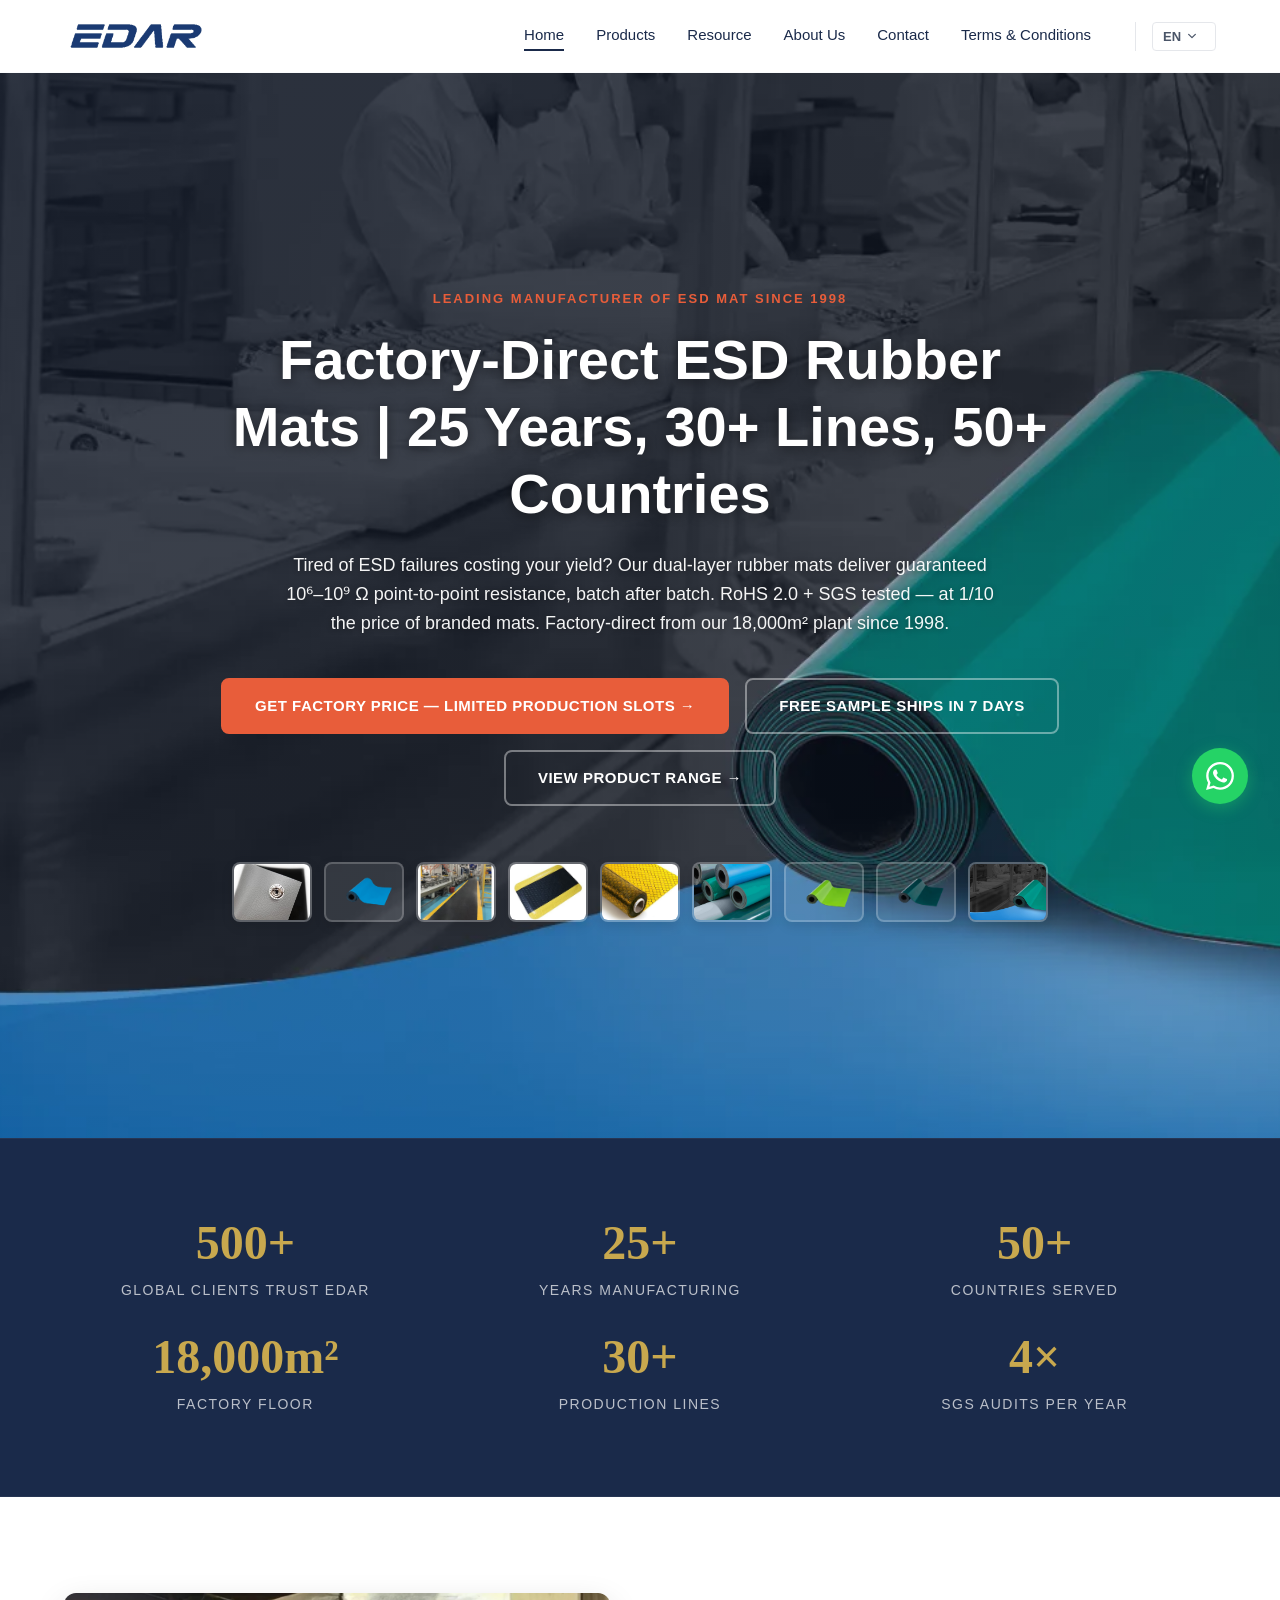
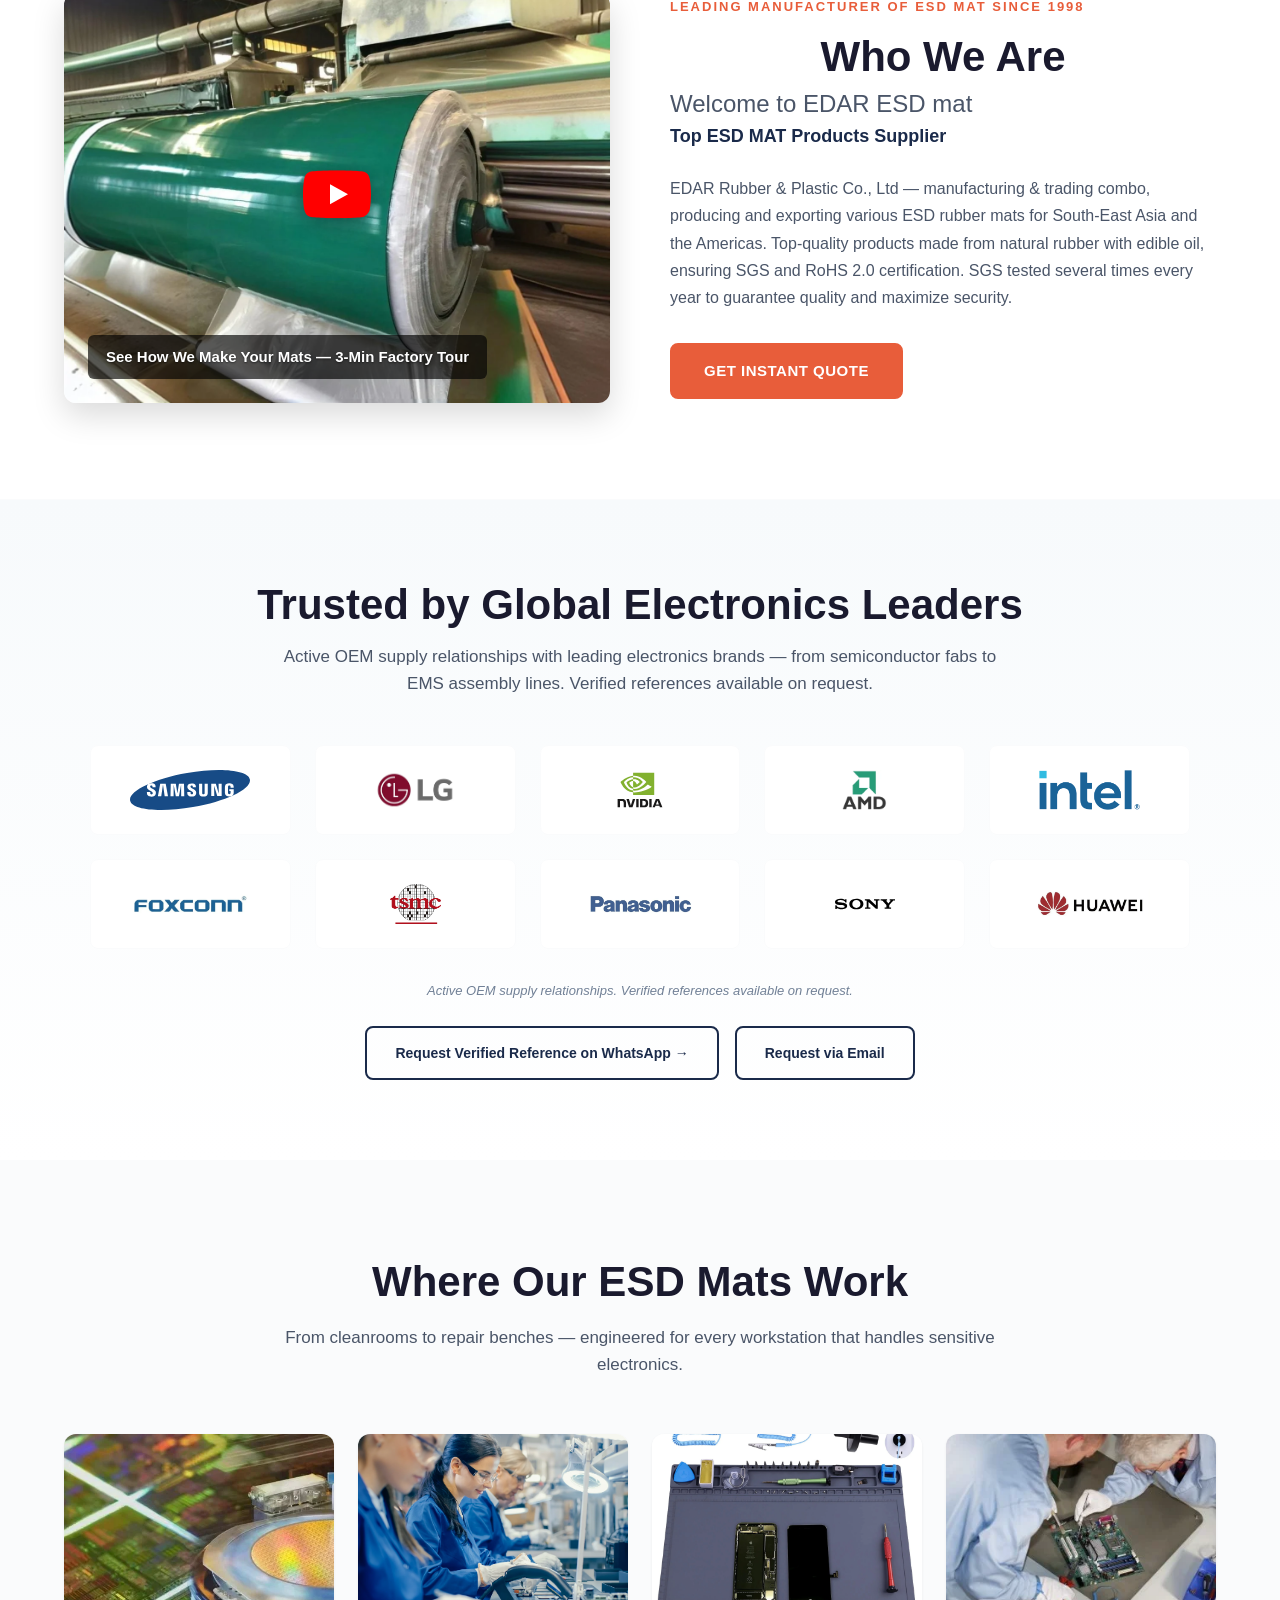
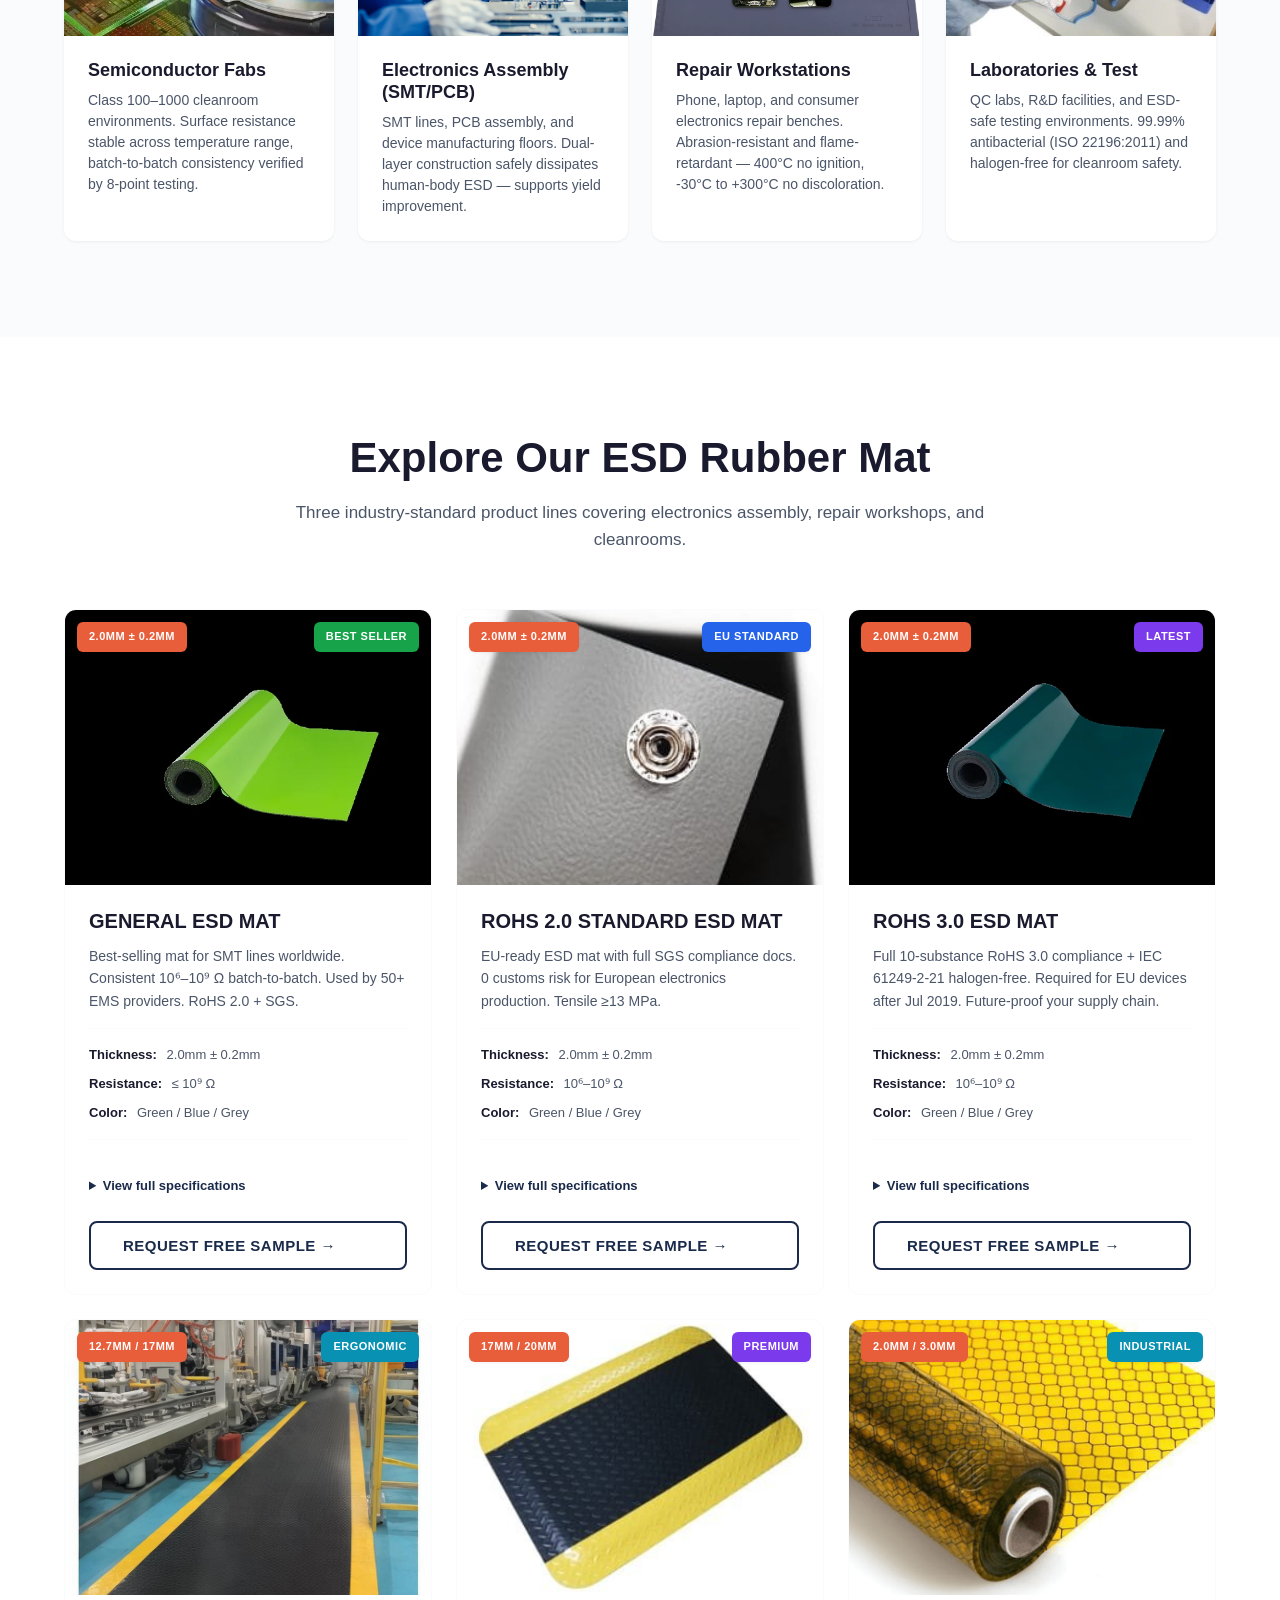
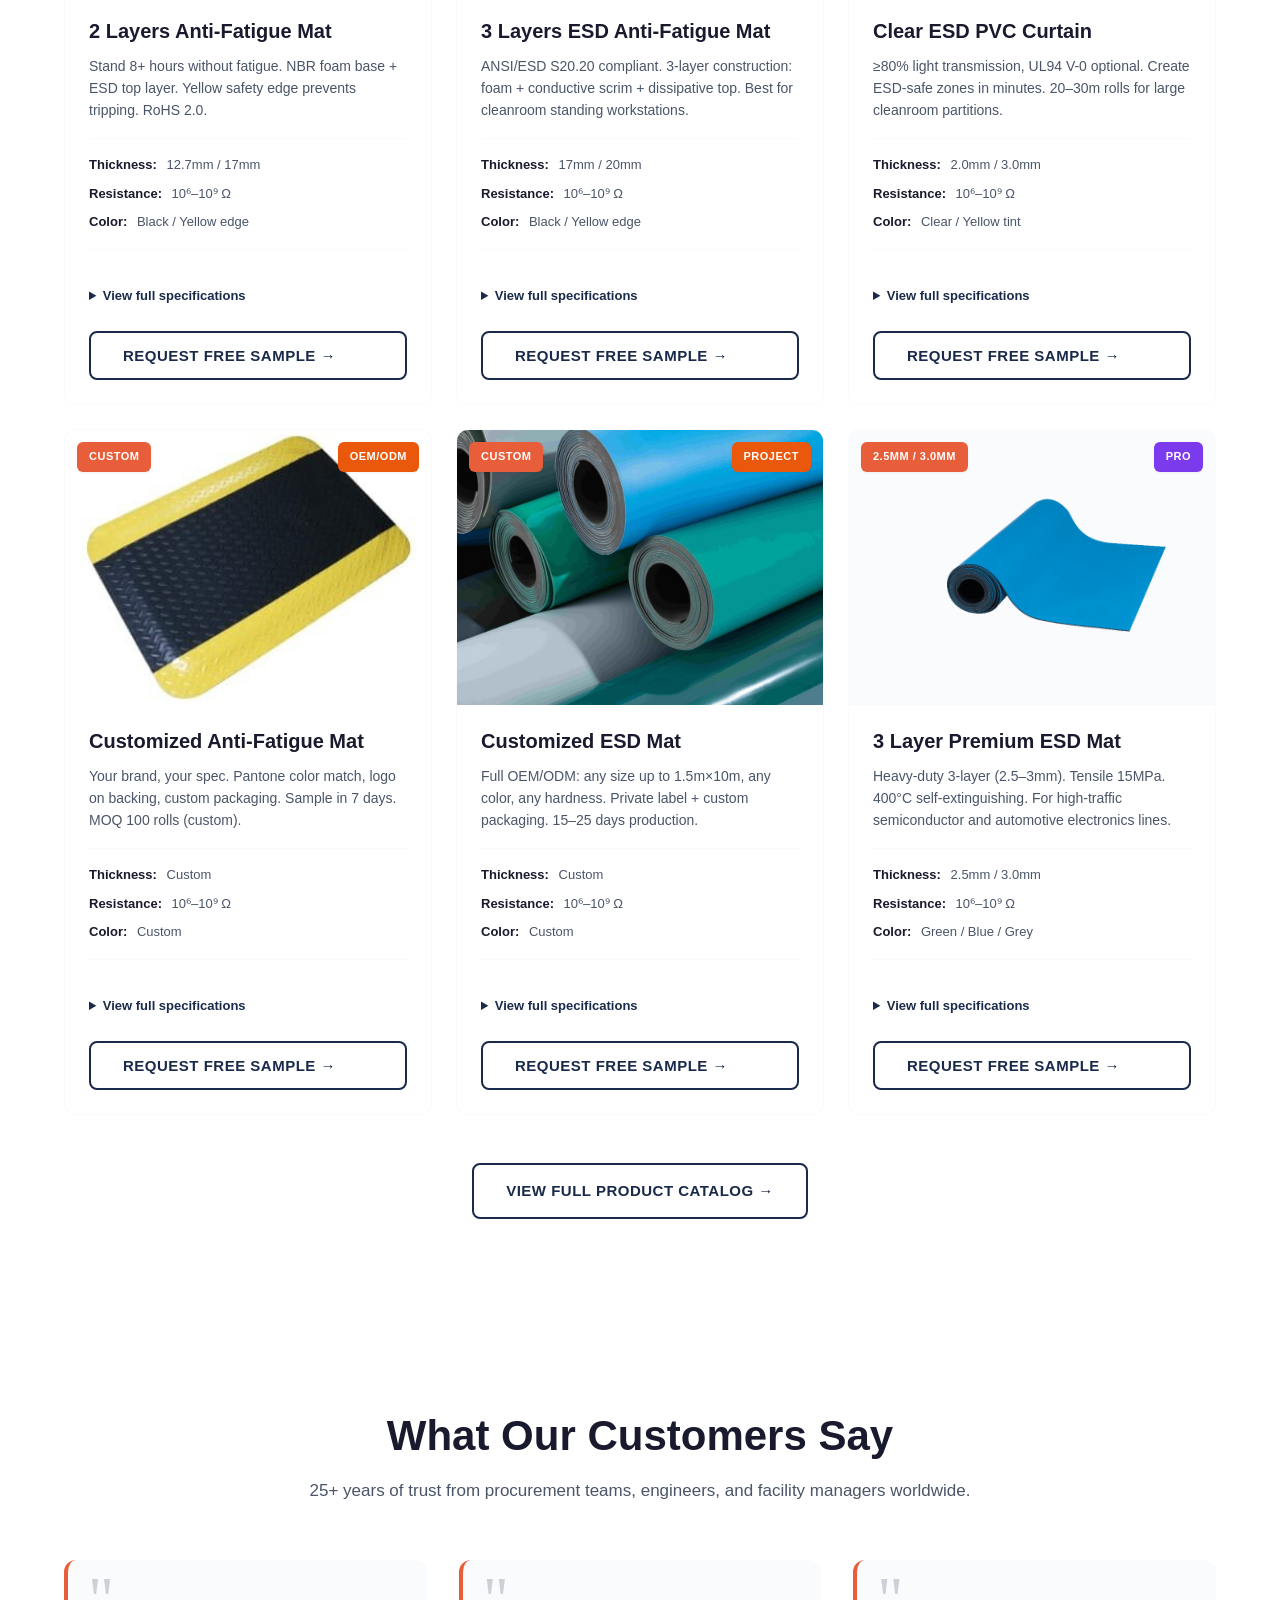
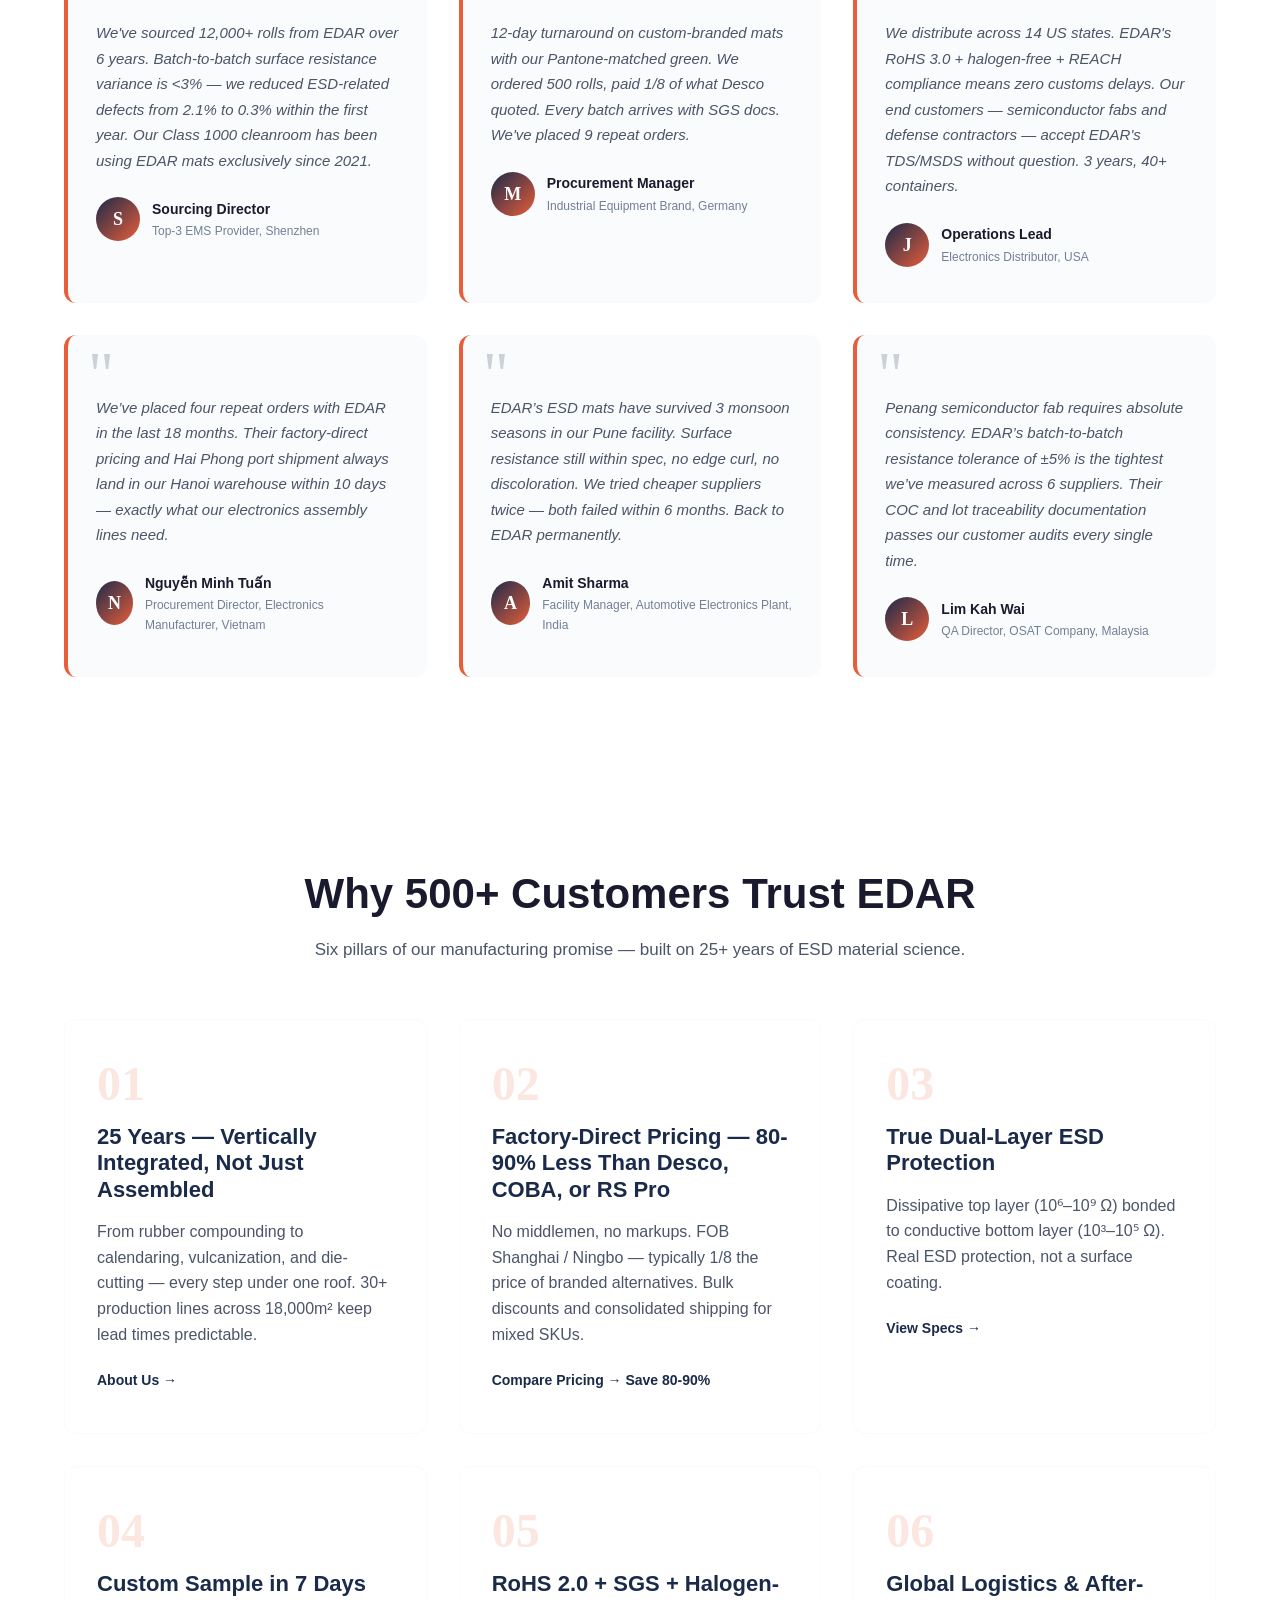
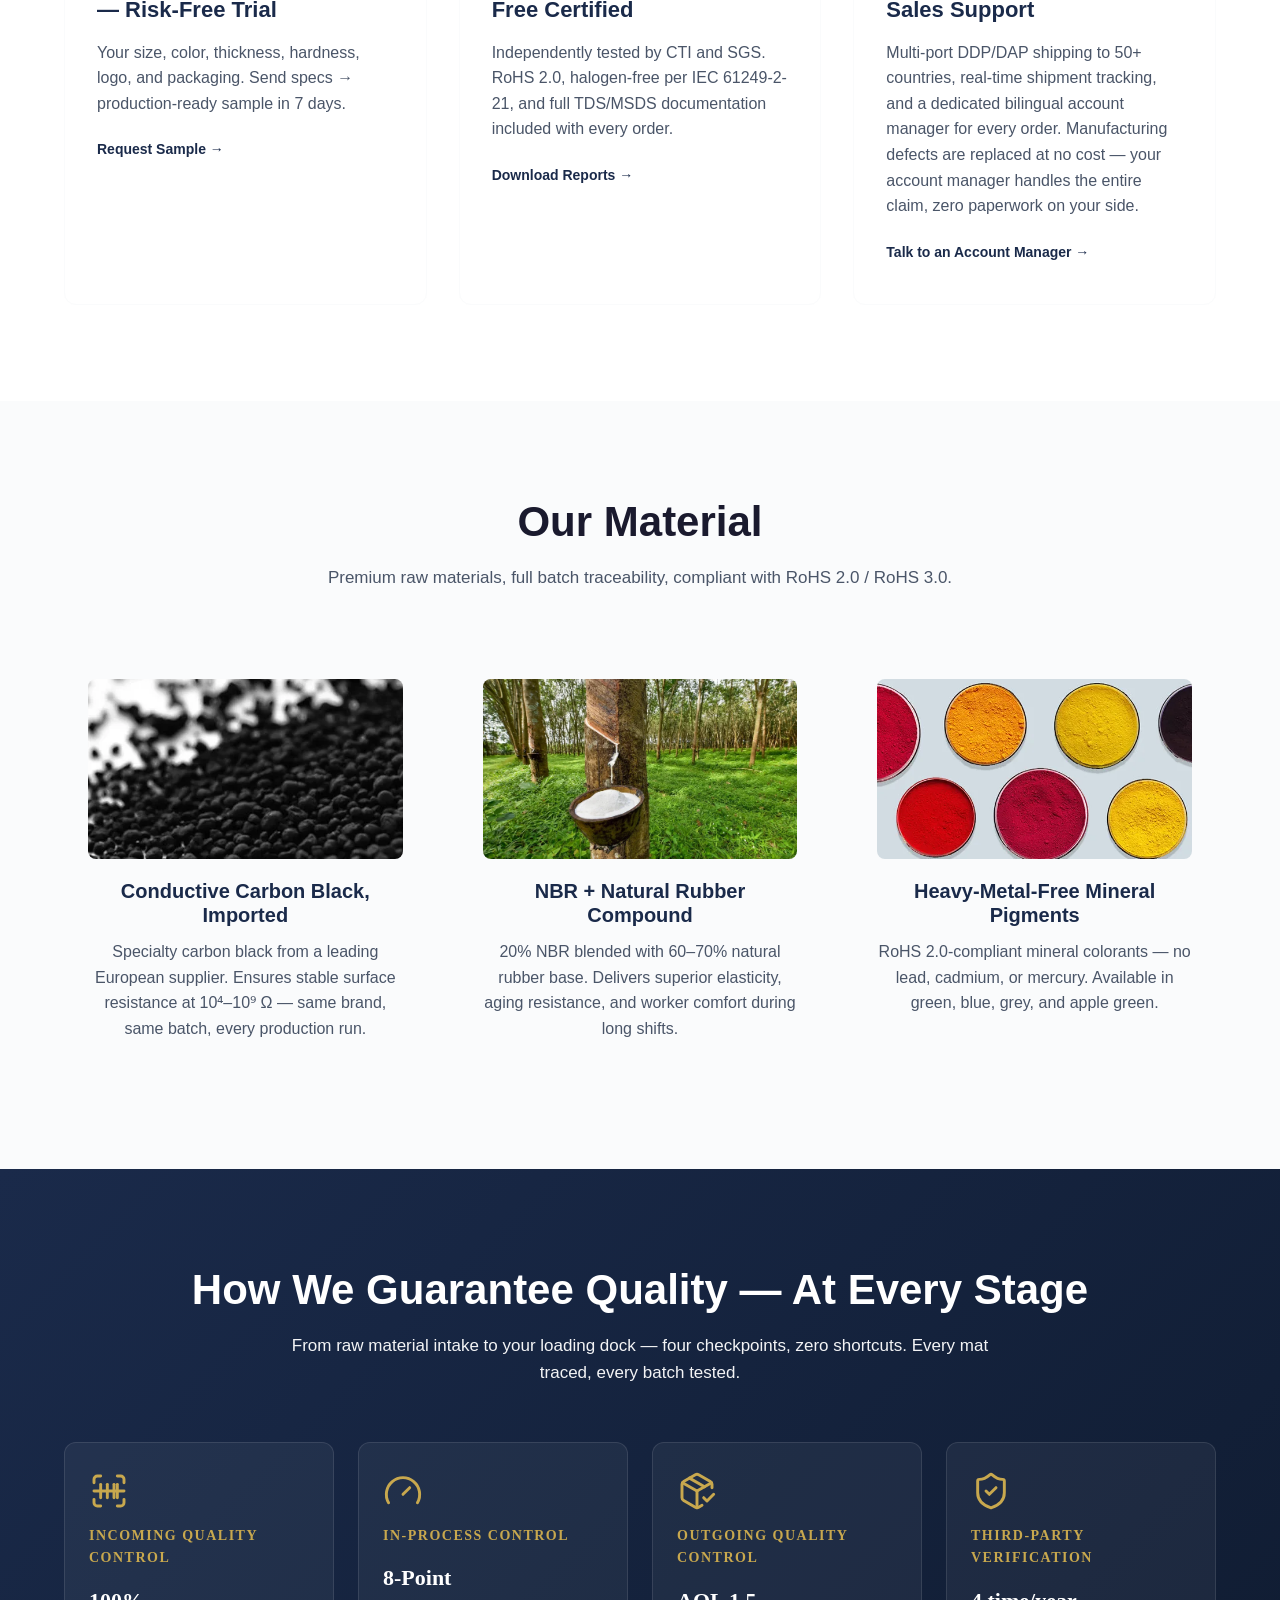
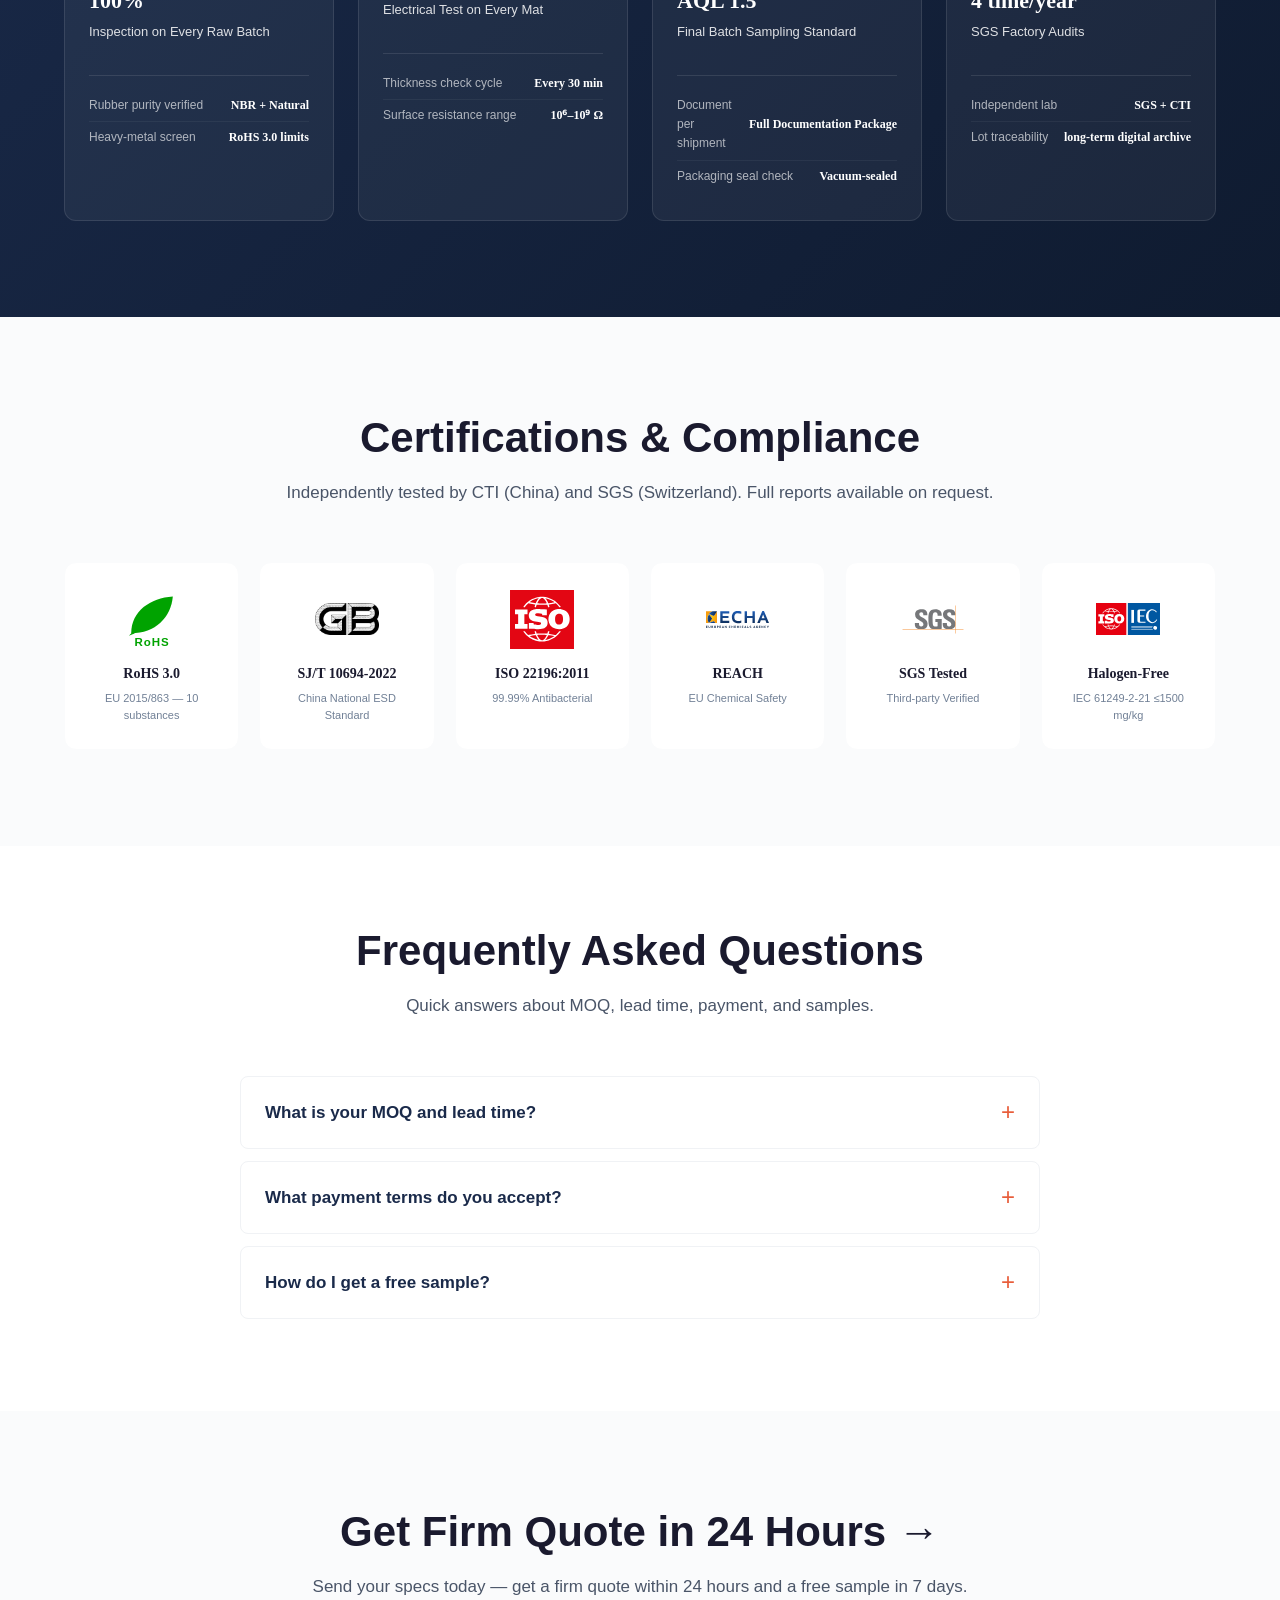
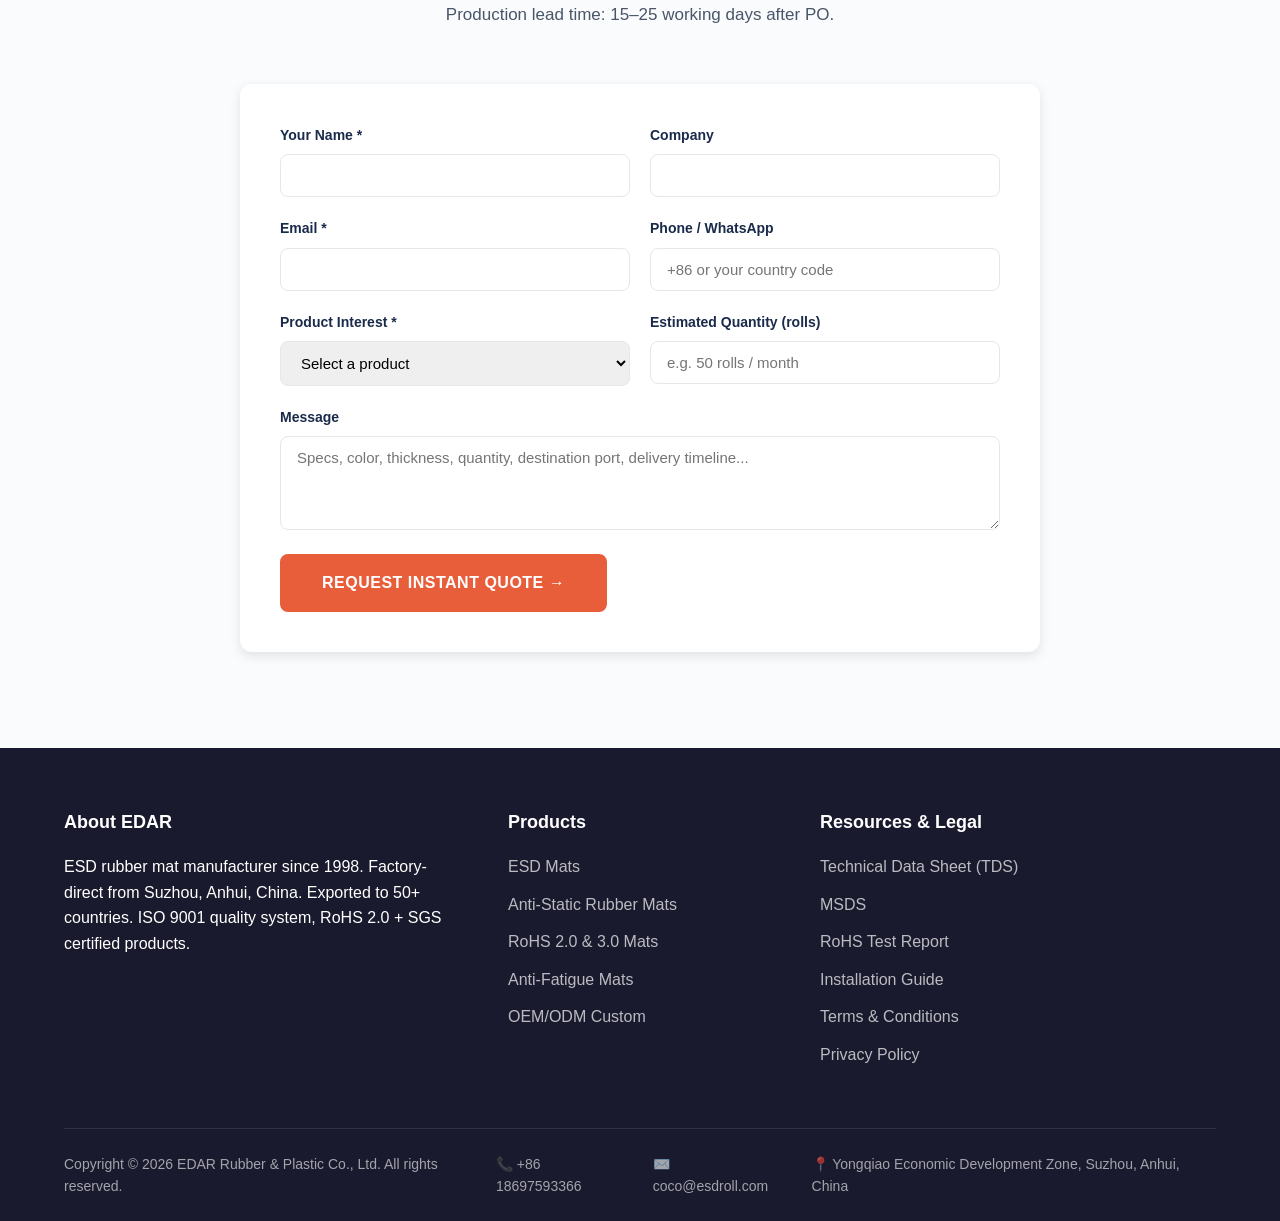
==== commit 737cc997: "fix: restore original text + mobile vertical layout" ====
--- a/index.html
+++ b/index.html
@@ -259,21 +259,21 @@
         <div class="app-img"><img src="assets/img/app-semiconductor.webp" alt="Semiconductor cleanroom with ESD mat" loading="lazy" width="800" height="342"></div>
         <div class="app-body">
           <h3><span data-i18n="text_031_semiconductor_fabs">Semiconductor Fabs</span></h3>
-          <p><span data-i18n="text_032_semiconductor_desc">Class 100–1000 cleanroom environments. Surface resistance stable across temperatures, batch-to-batch consistency verified by 8-point test.</span></p>
+          <p><span data-i18n="text_032_class_100_1000_cleanroom_envir">Class 100–1000 cleanroom environments. Surface resistance stable across temperature range, batch-to-batch consistency verified by 8-point testing.</span></p>
         </div>
       </article>
       <article class="app-card">
         <div class="app-img"><img src="assets/img/app-electronics.webp" alt="Electronics assembly line with ESD workstations" loading="lazy" width="1920" height="1086"></div>
         <div class="app-body">
           <h3><span data-i18n="text_033_electronics_assembly_smt_pcb">Electronics Assembly (SMT/PCB)</span></h3>
-          <p><span data-i18n="text_034_electronics_desc">SMT lines, PCB assembly, and component manufacturing floors. Dual-layer structure safely dissipates human ESD — supports yield improvement.</span></p>
+          <p><span data-i18n="text_034_smt_lines_pcb_assembly_and_dev">SMT lines, PCB assembly, and device manufacturing floors. Dual-layer construction safely dissipates human-body ESD — supports yield improvement.</span></p>
         </div>
       </article>
       <article class="app-card">
         <div class="app-img"><img src="assets/img/app-repair.webp" alt="Phone repair workstation with ESD mat" loading="lazy" width="1700" height="1700"></div>
         <div class="app-body">
           <h3><span data-i18n="text_035_repair_workstations">Repair Workstations</span></h3>
-          <p><span data-i18n="text_036_repair_desc">Phone, laptop and consumer electronics repair benches. Wear-resistant and flame-retardant — won't ignite at 400°C, no discoloration from -30°C to +300°C.</span></p>
+          <p><span data-i18n="text_036_phone_laptop_and_consumer_elec">Phone, laptop, and consumer electronics repair benches. Abrasion-resistant and flame-retardant — 400°C no ignition, -30°C to +300°C no discoloration.</span></p>
         </div>
       </article>
       <article class="app-card">
--- a/assets/css/style.css
+++ b/assets/css/style.css
@@ -576,6 +576,9 @@
   .hero-cta .btn { width: 100%; max-width: 320px; }
 
   /* Industry applications: vertical stack on mobile */
+  .apps-grid { gap: 16px; }
+  .apps-grid .app-card { margin-bottom: 0; }
+  .app-img { aspect-ratio: 16/9; }
 }
 @media (max-width: 480px) {
   /* Layout spacing */
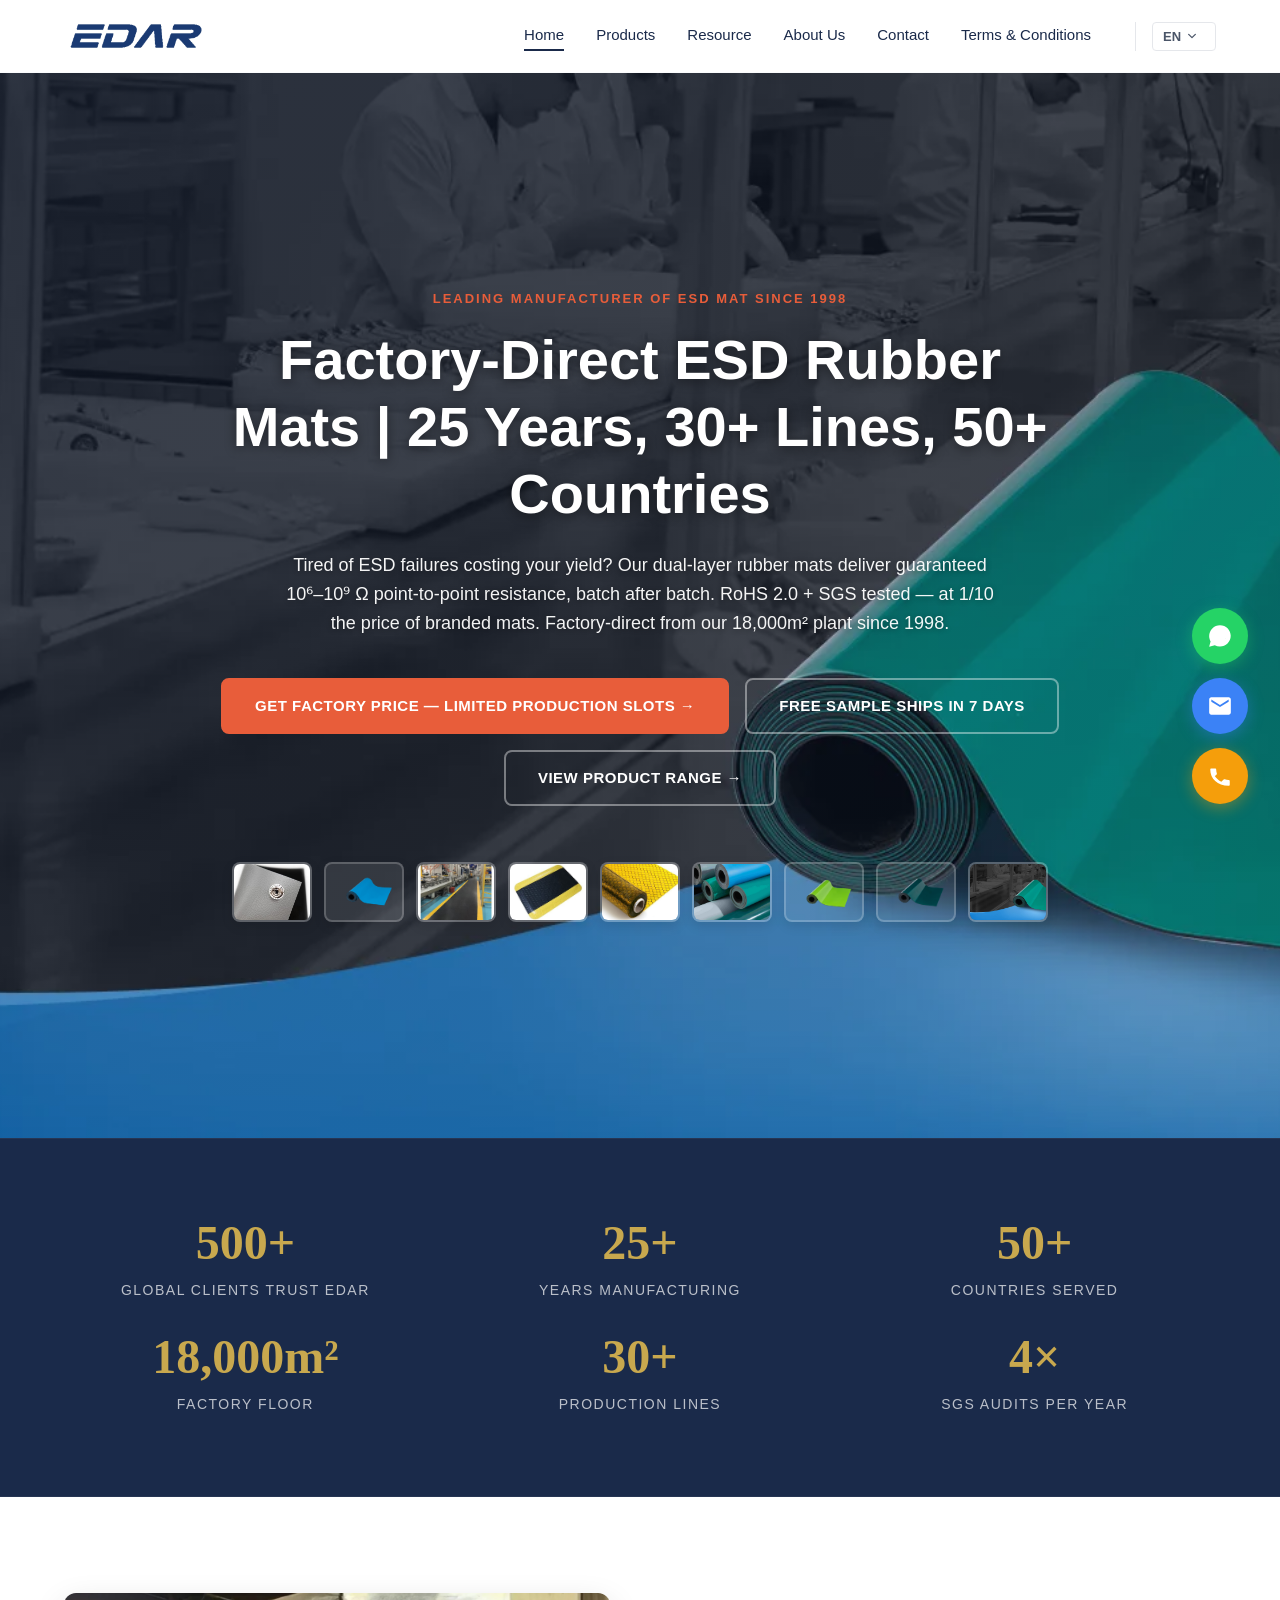
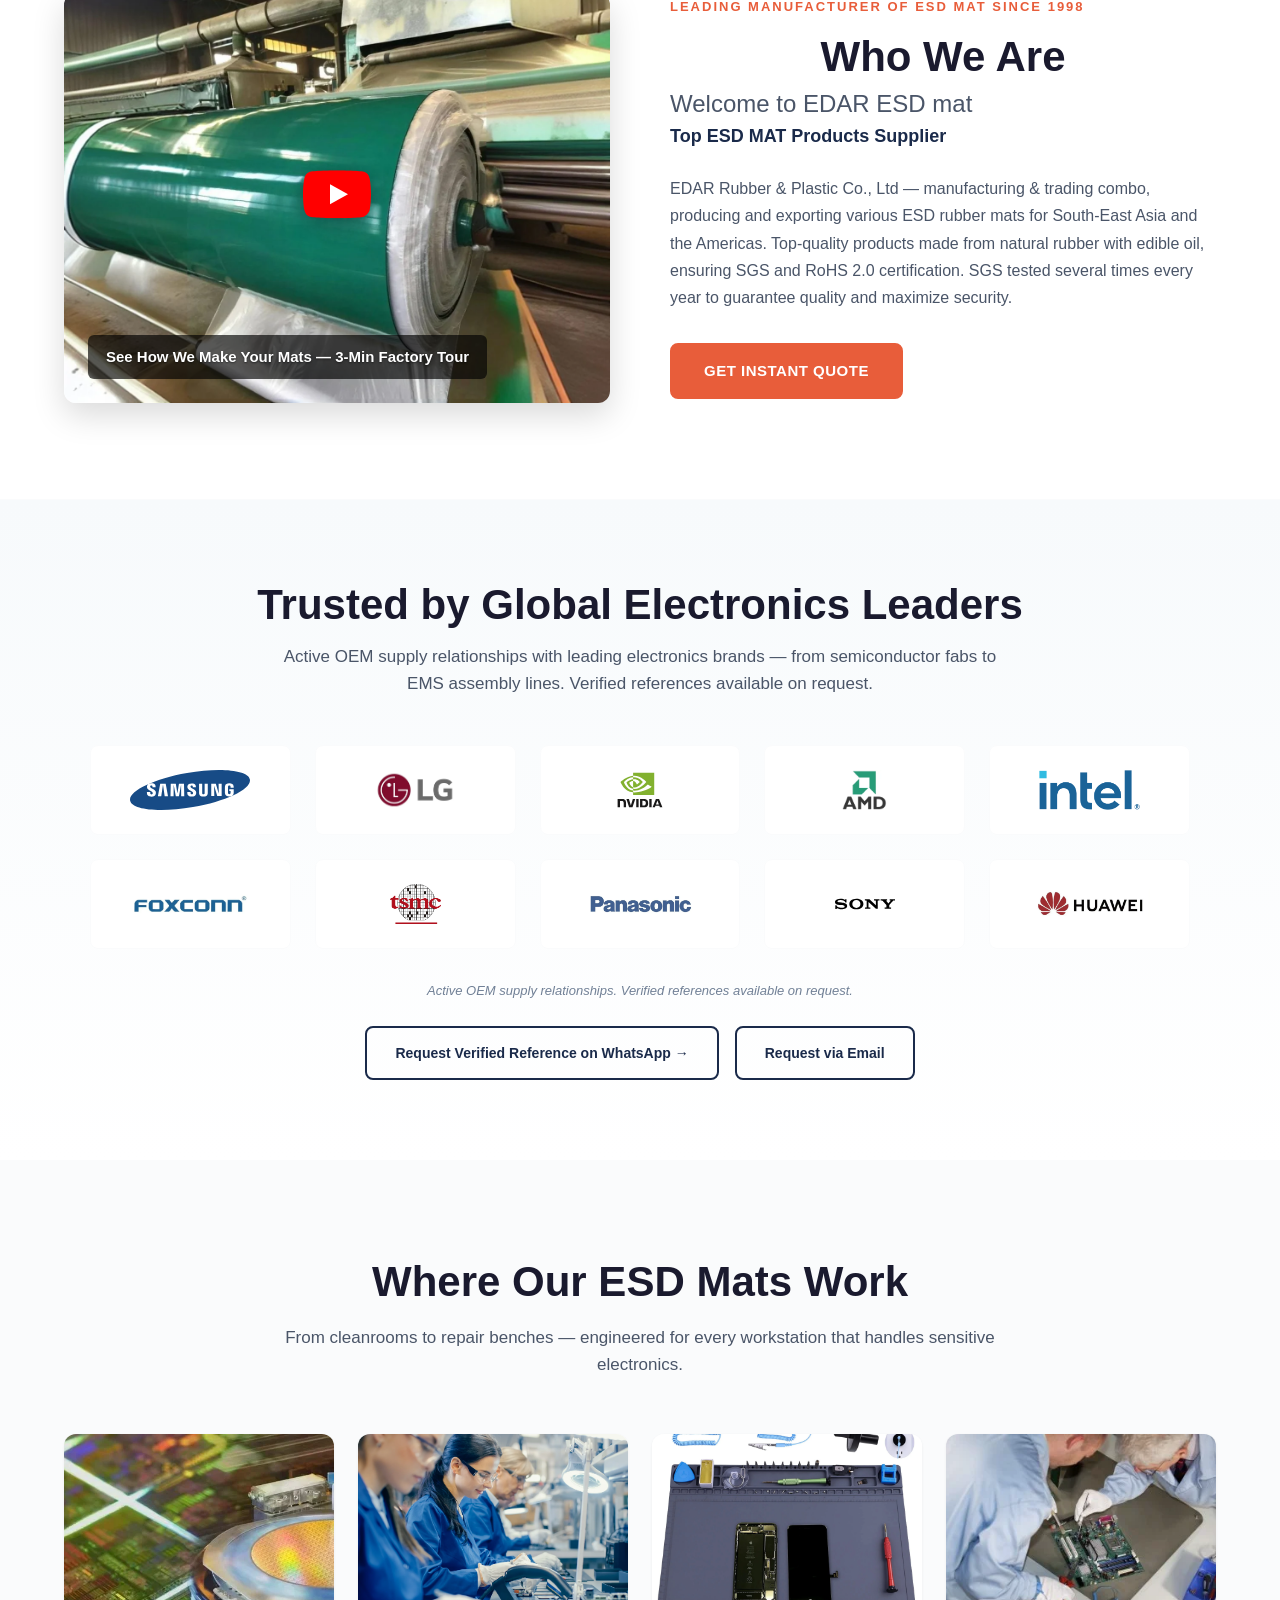
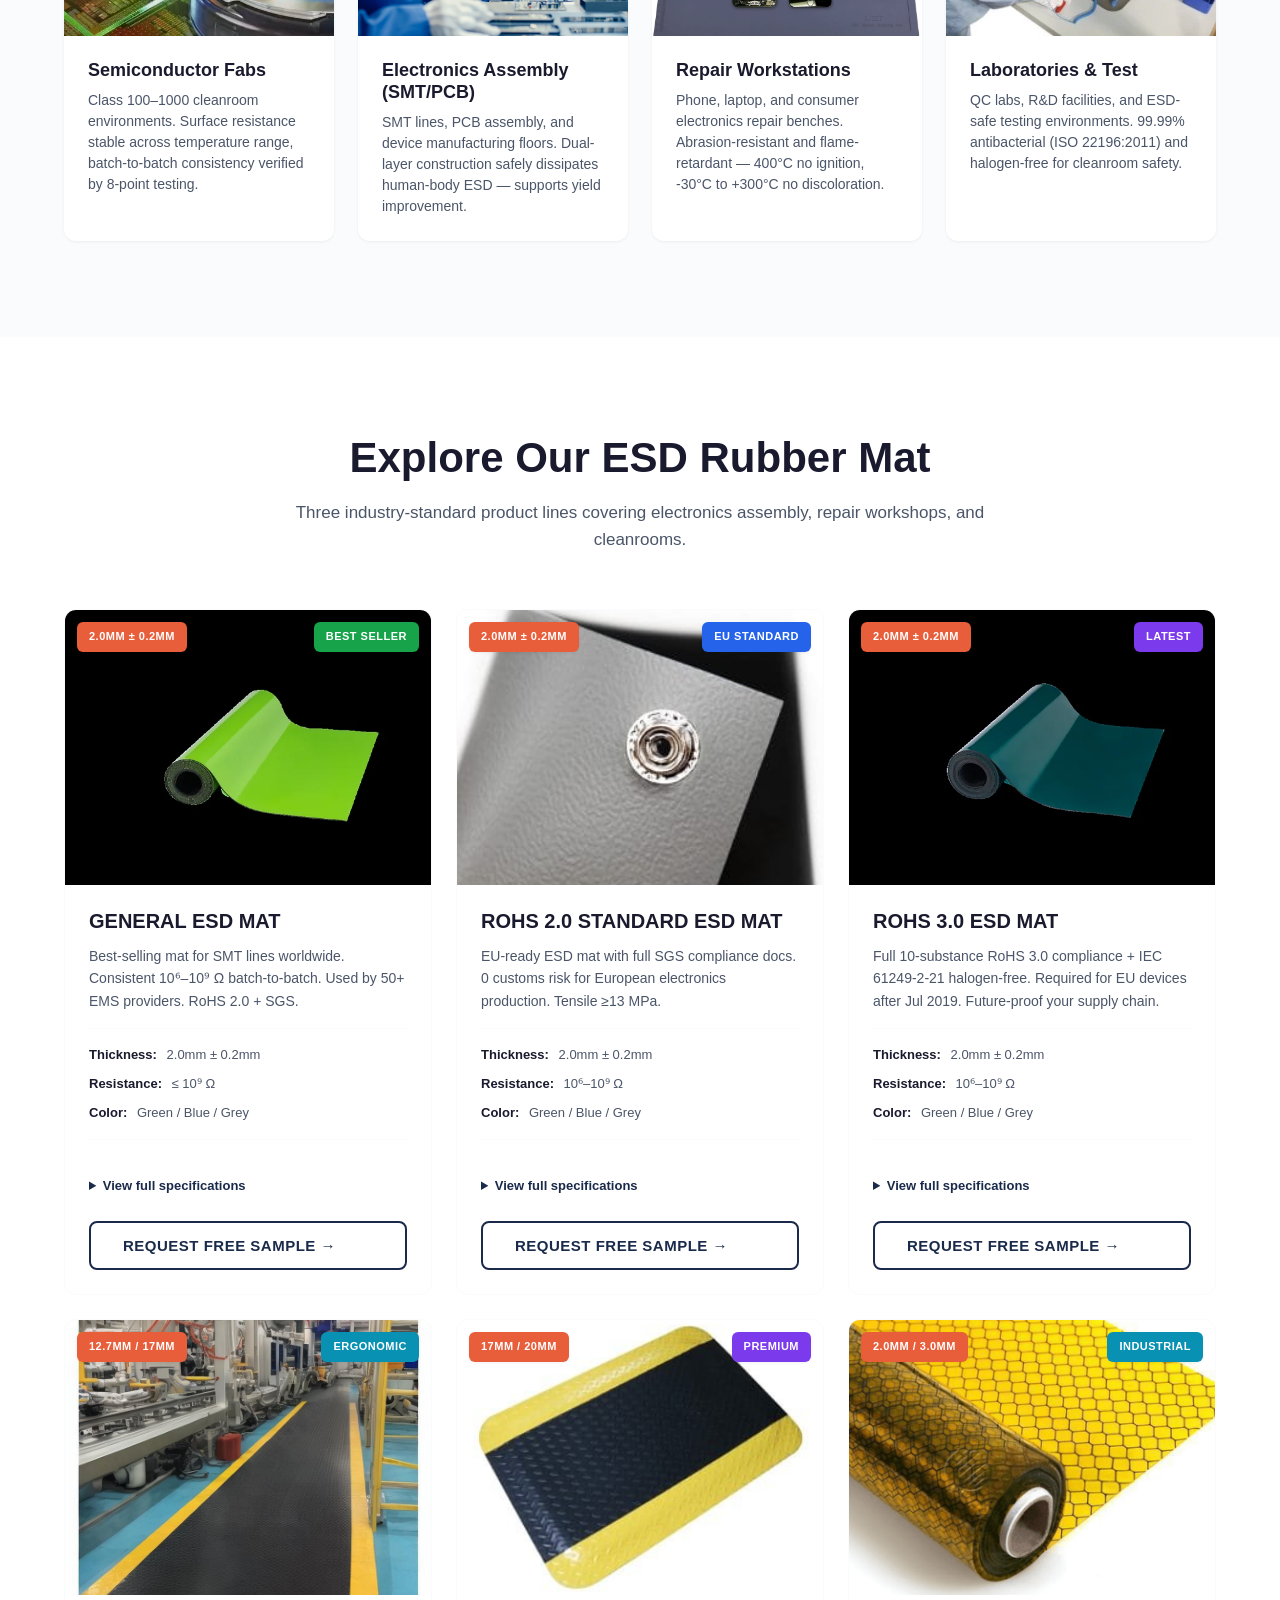
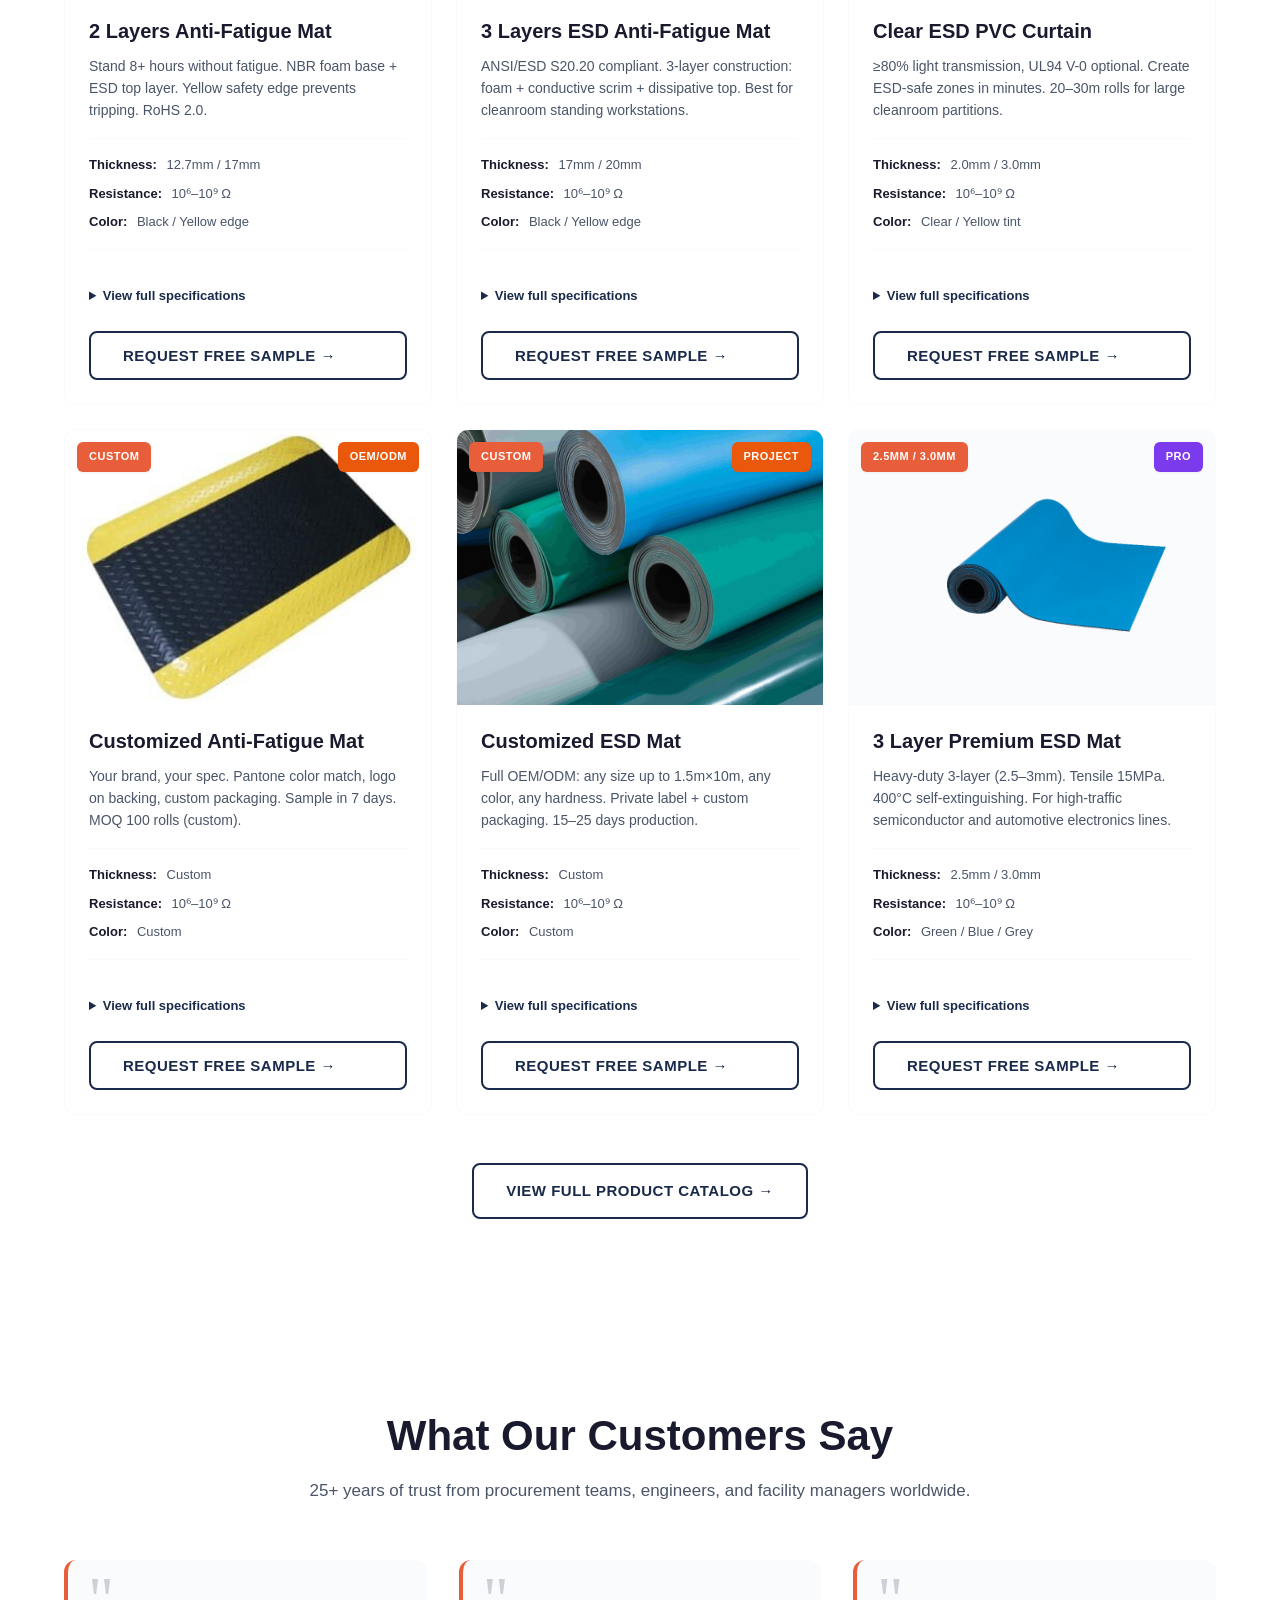
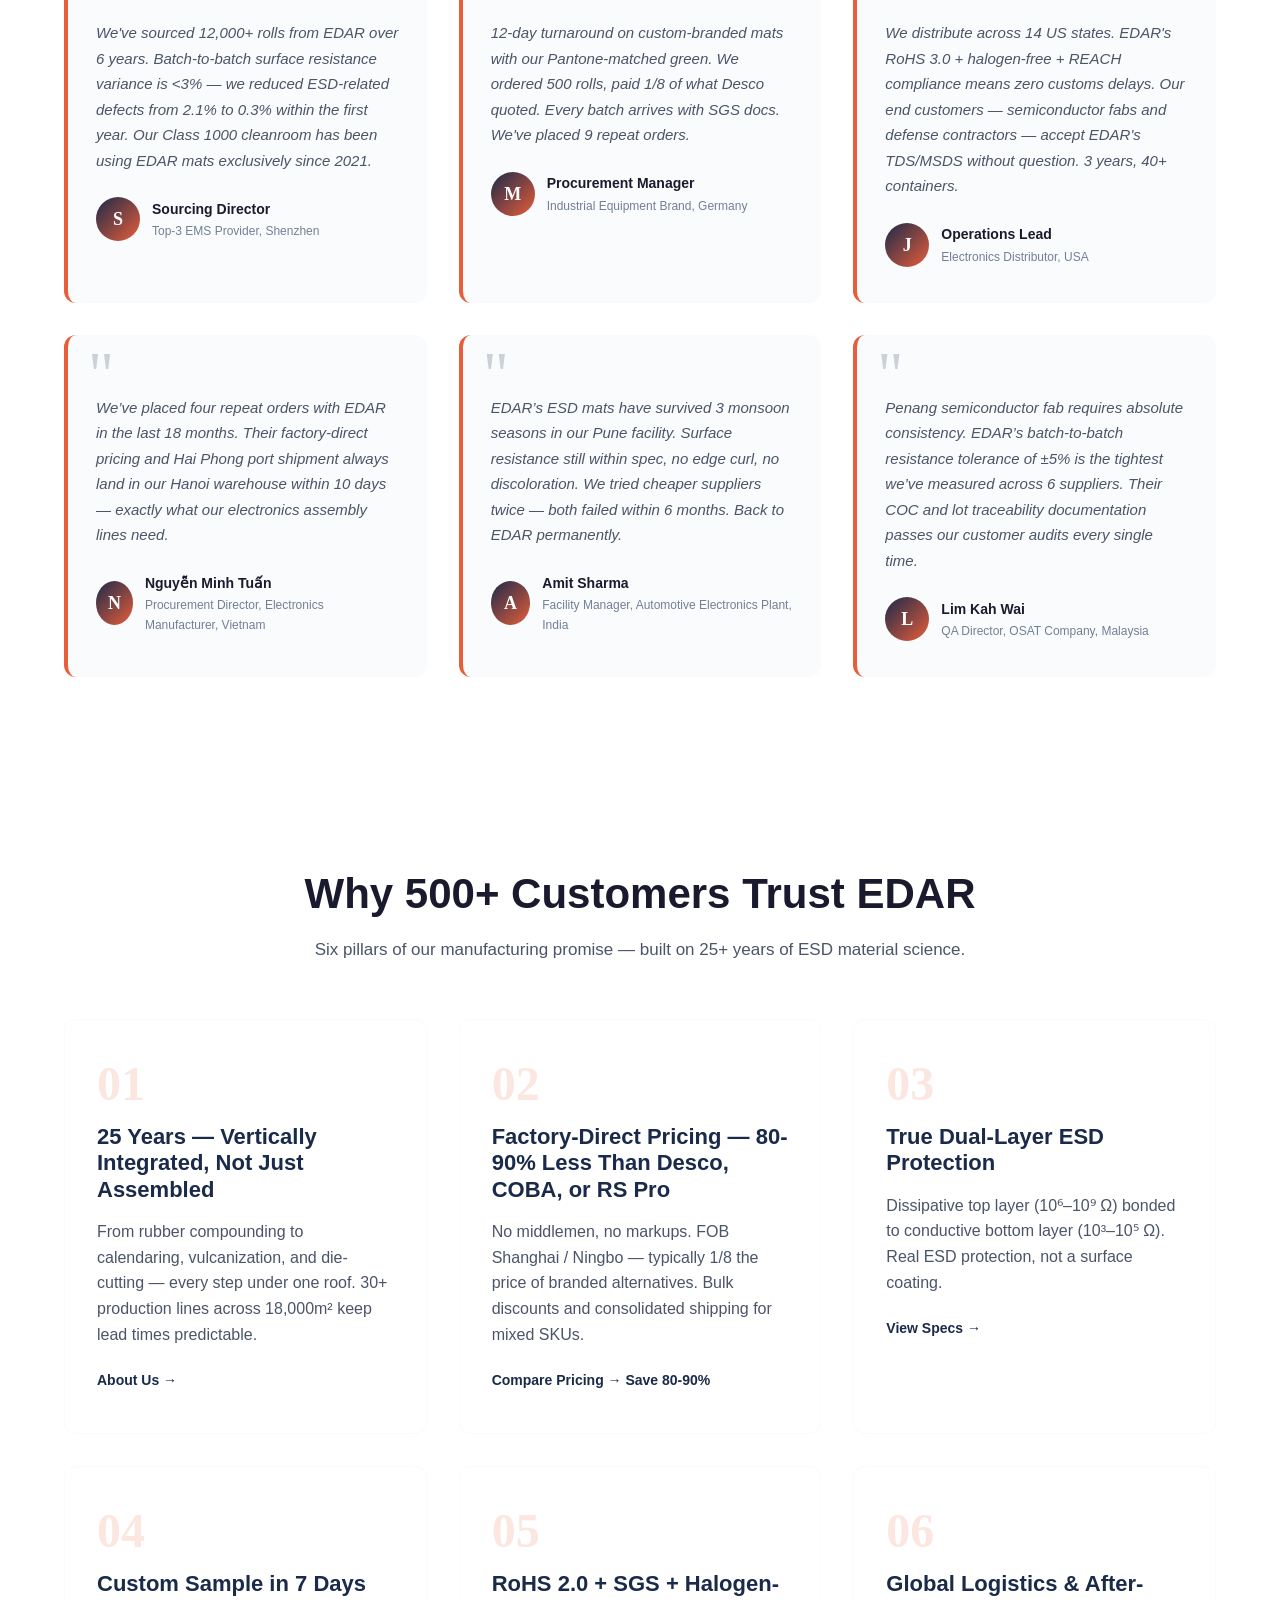
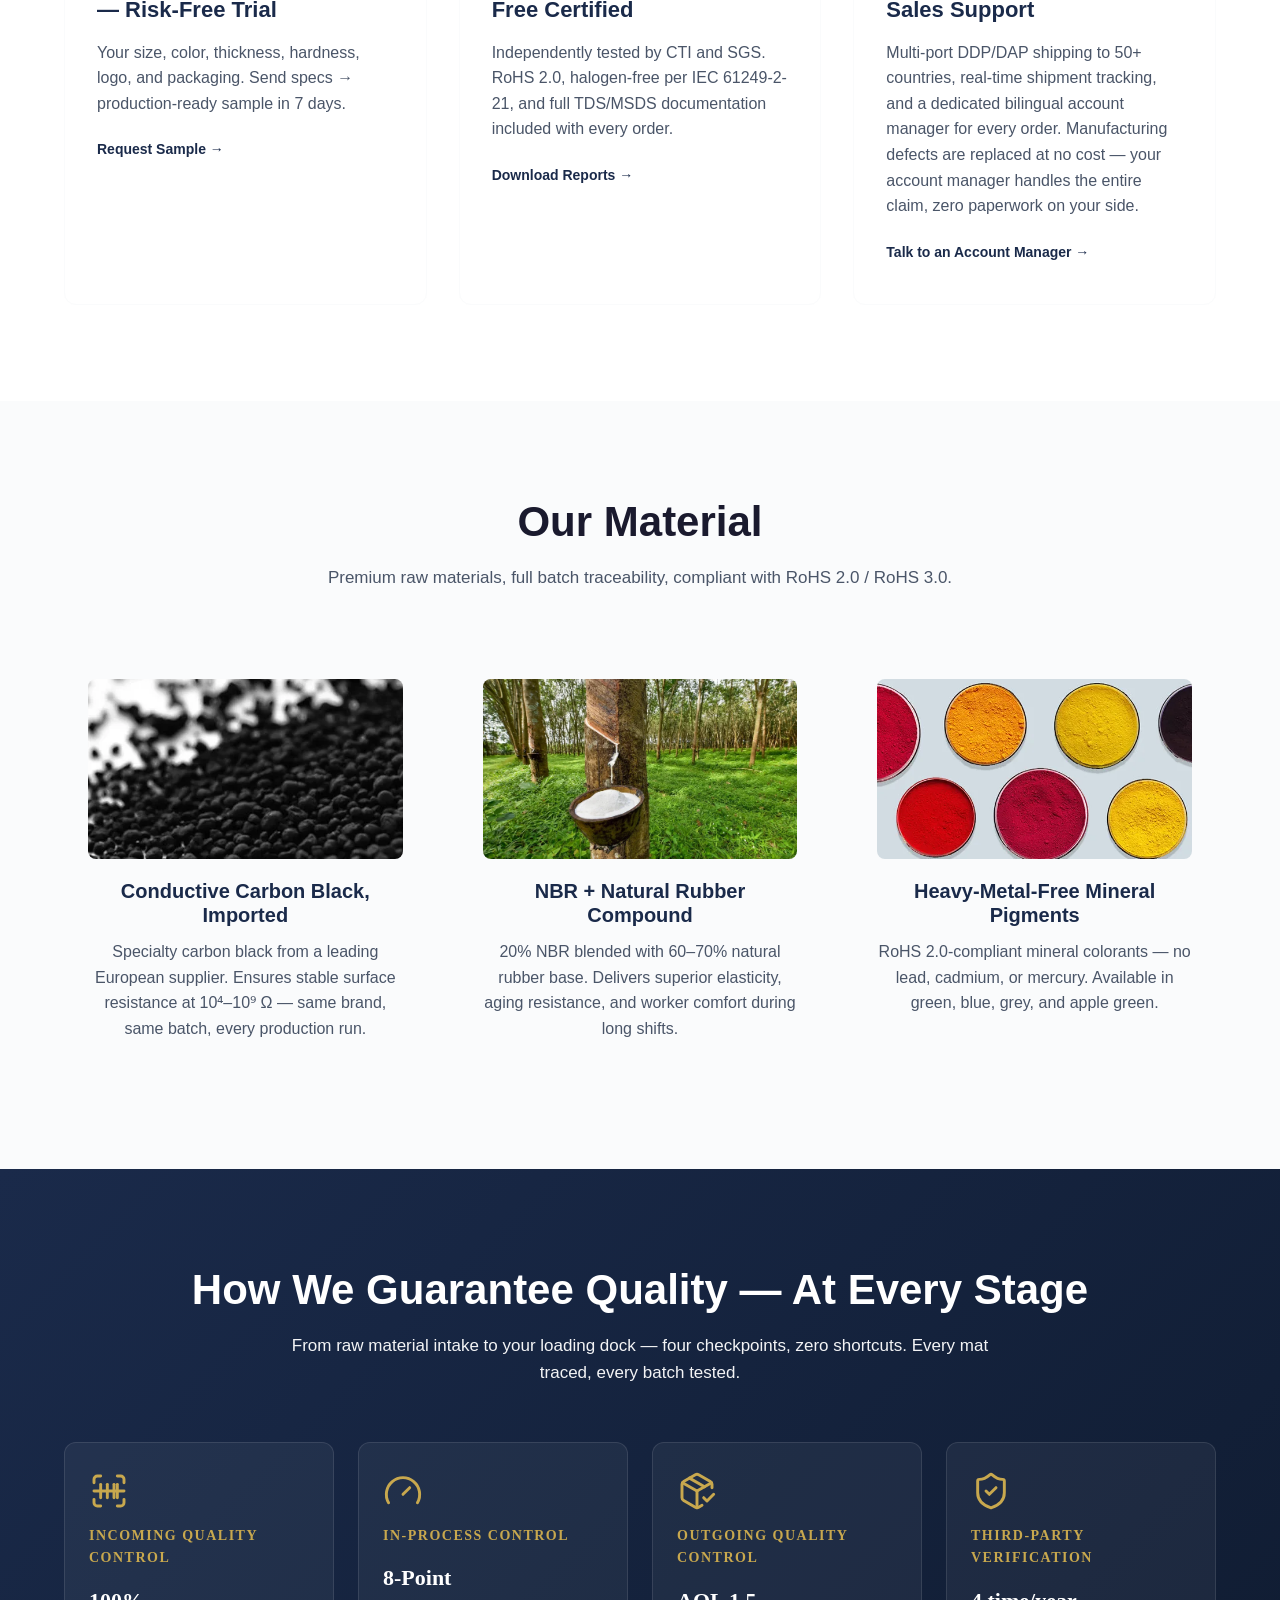
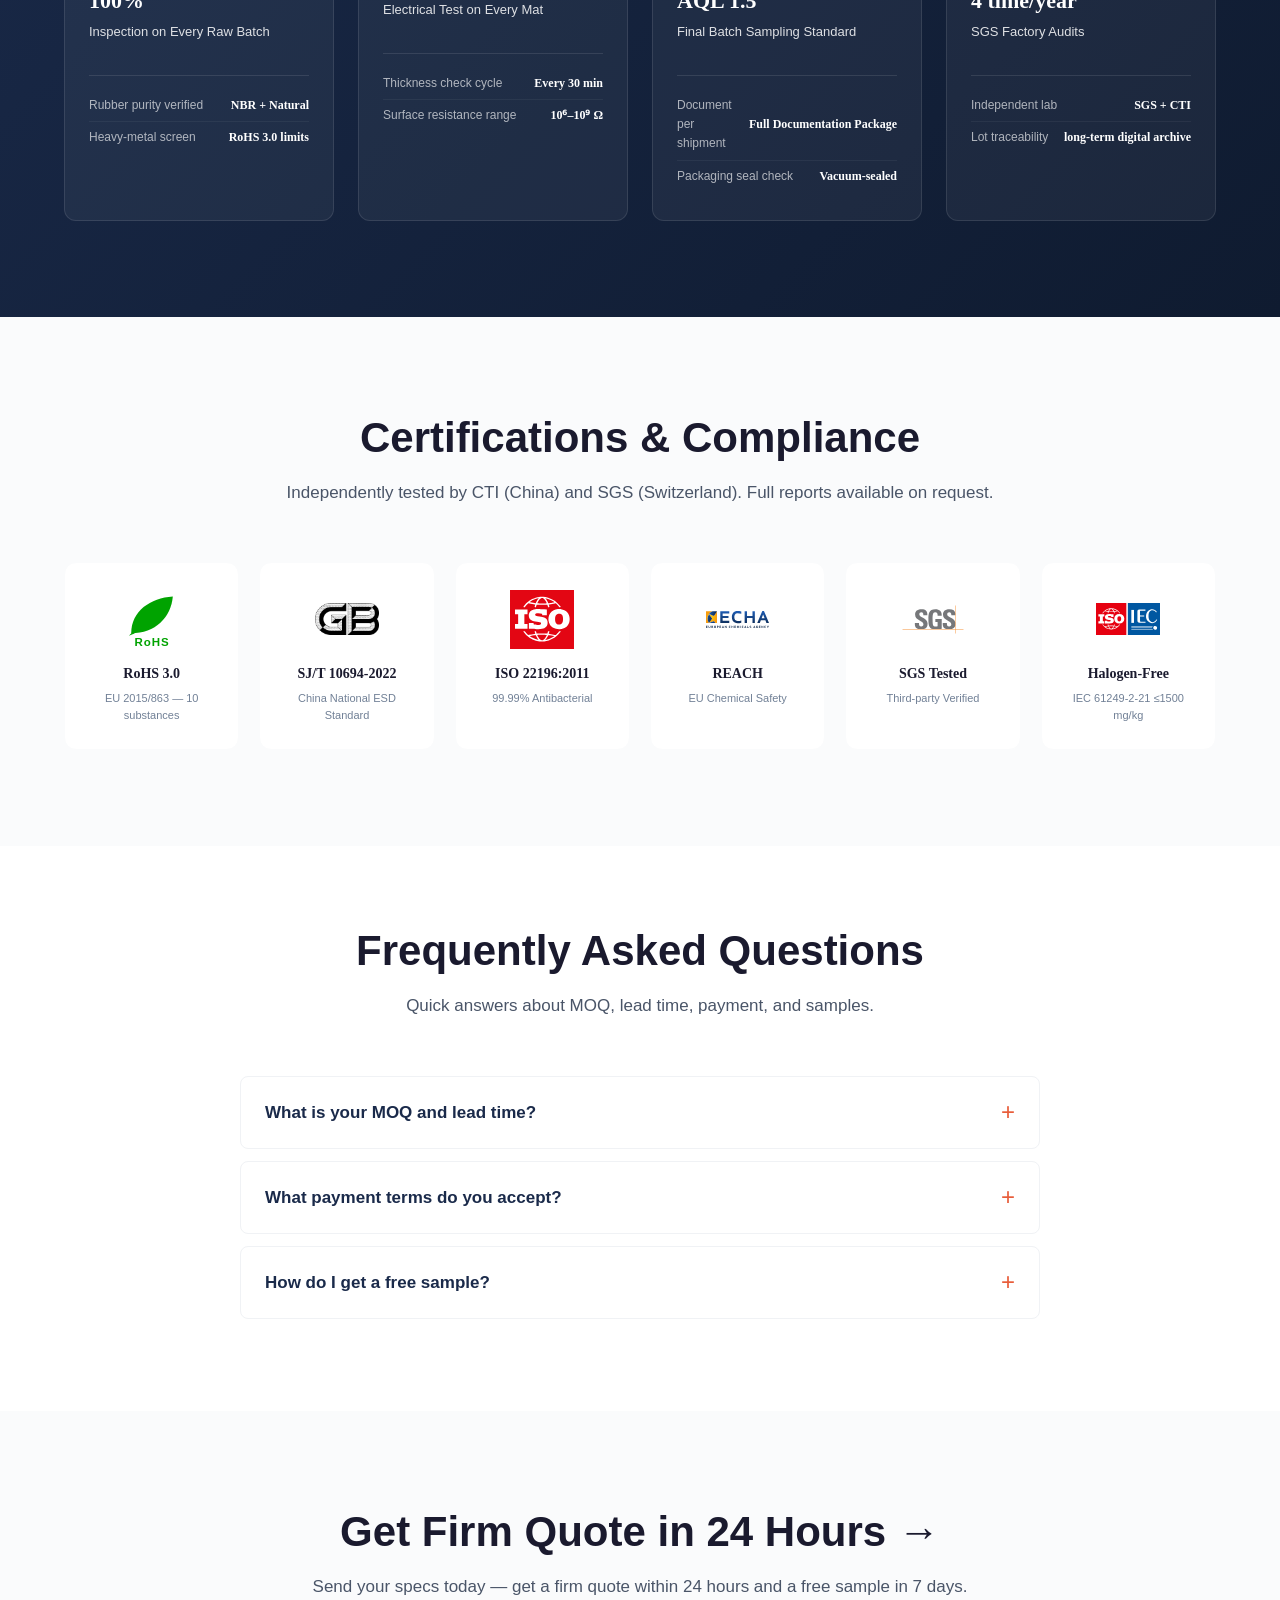
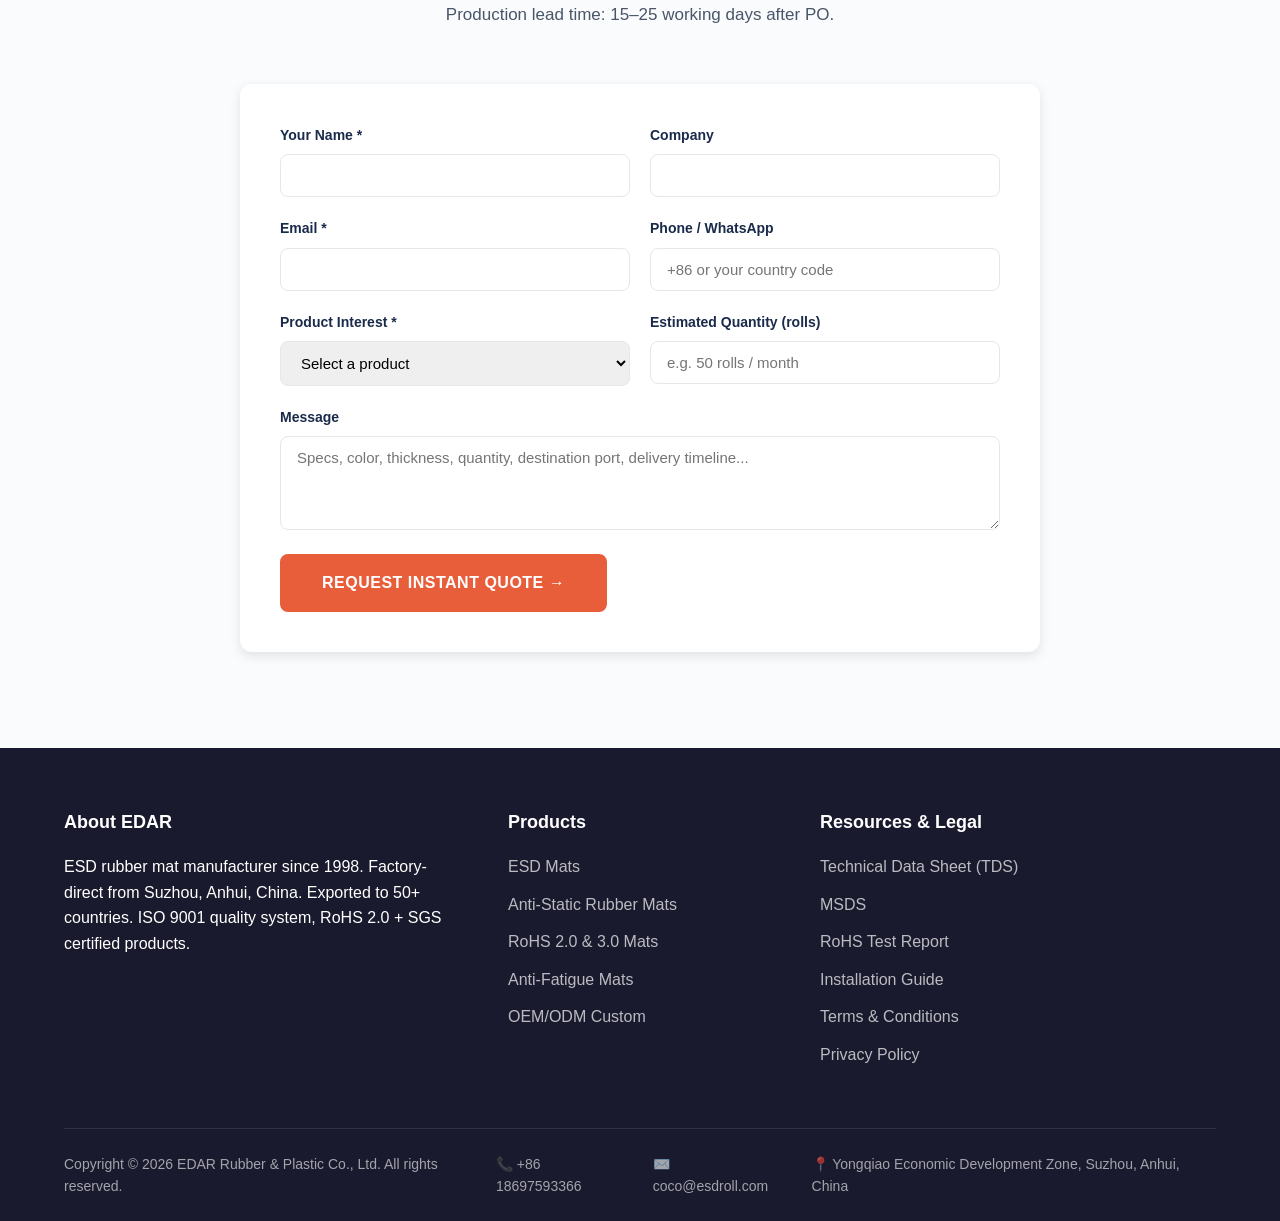
==== commit e0c98275: "feat: replace WhatsApp FAB with 3-button stack (WA/Email/Phone)" ====
--- a/index.html
+++ b/index.html
@@ -620,11 +620,22 @@
 </main>
 
 <!-- WhatsApp Floating Button -->
-<a href="https://wa.me/8618697593366" class="wa-float" target="_blank" rel="noopener" aria-label="Chat on WhatsApp">
-  <svg viewBox="0 0 24 24" xmlns="http://www.w3.org/2000/svg" aria-hidden="true">
-    <path d="M17.472 14.382c-.297-.149-1.758-.867-2.03-.967-.273-.099-.471-.148-.67.15-.197.297-.767.966-.94 1.164-.173.199-.347.223-.644.075-.297-.15-1.255-.463-2.39-1.475-.883-.788-1.48-1.761-1.653-2.059-.173-.297-.018-.458.13-.606.134-.133.298-.347.446-.52.149-.174.198-.298.298-.497.099-.198.05-.371-.025-.52-.075-.149-.669-1.612-.916-2.207-.242-.579-.487-.5-.669-.51-.173-.008-.371-.01-.57-.01-.198 0-.52.074-.792.372-.272.297-1.04 1.016-1.04 2.479 0 1.462 1.065 2.875 1.213 3.074.149.198 2.096 3.2 5.077 4.487.709.306 1.262.489 1.694.625.712.227 1.36.195 1.871.118.571-.085 1.758-.719 2.006-1.413.248-.694.248-1.289.173-1.413-.074-.124-.272-.198-.57-.347m-5.421 7.403h-.004a9.87 9.87 0 01-5.031-1.378l-.361-.214-3.741.982.998-3.648-.235-.374a9.86 9.86 0 01-1.51-5.26c.001-5.45 4.436-9.884 9.888-9.884 2.64 0 5.122 1.03 6.988 2.898a9.825 9.825 0 012.893 6.994c-.003 5.45-4.437 9.884-9.885 9.884m8.413-18.297A11.815 11.815 0 0012.05 0C5.495 0 .16 5.335.157 11.892c0 2.096.547 4.142 1.588 5.945L.057 24l6.305-1.654a11.882 11.882 0 005.683 1.448h.005c6.554 0 11.89-5.335 11.893-11.893a11.821 11.821 0 00-3.48-8.413Z"/>
-  </svg>
-</a>
+<!-- Floating contact buttons (WhatsApp / Email / Phone) -->
+<div class="wa-fab-stack" aria-label="Contact us">
+  <a href="https://wa.me/8618697593366" class="wa-fab wa-whatsapp" target="_blank" rel="noopener" aria-label="Chat on WhatsApp">
+    <span class="wa-fab-label">WhatsApp</span>
+    <svg xmlns="http://www.w3.org/2000/svg" viewBox="0 0 24 24" aria-hidden="true"><path d="M17.5 14.4c-.3-.1-1.7-.8-2-.9-.3-.1-.5-.1-.7.2s-.8.9-1 1.1c-.2.2-.4.2-.7.1-1.8-.9-3-1.6-4.2-3.6-.3-.6.3-.5.9-1.7.1-.2.1-.4 0-.5-.1-.1-.7-1.6-.9-2.2-.2-.6-.5-.5-.7-.5h-.6c-.2 0-.5.1-.8.4-.3.3-1 1-1 2.5 0 1.5 1 2.9 1.2 3.1.1.2 2 3 4.8 4.2 1.8.7 2.5.8 3.4.7.5-.1 1.7-.7 2-1.4.2-.7.2-1.2.2-1.4-.1-.2-.3-.2-.6-.4zM12 2C6.5 2 2 6.5 2 12c0 1.8.5 3.5 1.3 5L2 22l5.2-1.4c1.4.8 3 1.2 4.7 1.2 5.5 0 10-4.5 10-10S17.5 2 12 2z"/></svg>
+  </a>
+  <a href="mailto:coco@esdroll.com" class="wa-fab wa-email" aria-label="Email us">
+    <span class="wa-fab-label">Email</span>
+    <svg xmlns="http://www.w3.org/2000/svg" viewBox="0 0 24 24" aria-hidden="true"><path d="M20 4H4c-1.1 0-2 .9-2 2v12c0 1.1.9 2 2 2h16c1.1 0 2-.9 2-2V6c0-1.1-.9-2-2-2zm0 4-8 5-8-5V6l8 5 8-5v2z"/></svg>
+  </a>
+  <a href="tel:+8618697593366" class="wa-fab wa-phone" aria-label="Call us">
+    <span class="wa-fab-label">Phone</span>
+    <svg xmlns="http://www.w3.org/2000/svg" viewBox="0 0 24 24" aria-hidden="true"><path d="M6.6 10.8c1.4 2.8 3.8 5.1 6.6 6.6l2.2-2.2c.3-.3.7-.4 1-.2 1.1.4 2.3.6 3.6.6.6 0 1 .4 1 1V20c0 .6-.4 1-1 1C9.6 21 3 14.4 3 6c0-.6.4-1 1-1h3.5c.6 0 1 .4 1 1 0 1.3.2 2.5.6 3.6.1.4 0 .7-.2 1l-2.3 2.2z"/></svg>
+  </a>
+</div>
+
 
 <script src="assets/js/main.js?v=6"></script>
 
--- a/assets/css/style.css
+++ b/assets/css/style.css
@@ -310,6 +310,22 @@
 
 @media (max-width: 968px) {
   .grid-3, .specs-grid, .footer-grid, .testimonials-grid, .apps-grid { grid-template-columns: 1fr; }
+  /* Industry applications: vertical cards like products on mobile */
+  .apps-grid { gap: 20px; }
+  .app-card {
+    background: white;
+    border-radius: 12px;
+    border: 1px solid var(--gray-100);
+    overflow: hidden;
+    transition: all var(--transition);
+    display: flex;
+    flex-direction: column;
+  }
+  .app-img { aspect-ratio: 4/3; overflow: hidden; background: var(--gray-100); }
+  .app-img img { width: 100%; height: 100%; object-fit: cover; display: block; }
+  .app-body { padding: 20px; }
+  .app-body h3 { font-size: 18px; margin-bottom: 8px; }
+  .app-body p { font-size: 14px; }
   .stats-grid { grid-template-columns: repeat(2, 1fr); }
   .cert-grid { grid-template-columns: repeat(3, 1fr); }
   .form-row { grid-template-columns: 1fr; }
@@ -575,10 +591,22 @@
   .hero-cta { flex-direction: column; align-items: center; }
   .hero-cta .btn { width: 100%; max-width: 320px; }
 
-  /* Industry applications: vertical stack on mobile */
-  .apps-grid { gap: 16px; }
-  .apps-grid .app-card { margin-bottom: 0; }
-  .app-img { aspect-ratio: 16/9; }
+  /* Industry applications: vertical cards like products on mobile */
+  .apps-grid { gap: 20px; }
+  .app-card {
+    background: white;
+    border-radius: 12px;
+    border: 1px solid var(--gray-100);
+    overflow: hidden;
+    transition: all var(--transition);
+    display: flex;
+    flex-direction: column;
+  }
+  .app-img { aspect-ratio: 4/3; overflow: hidden; background: var(--gray-100); }
+  .app-img img { width: 100%; height: 100%; object-fit: cover; display: block; }
+  .app-body { padding: 20px; }
+  .app-body h3 { font-size: 18px; margin-bottom: 8px; }
+  .app-body p { font-size: 14px; }
 }
 @media (max-width: 480px) {
   /* Layout spacing */
@@ -665,7 +693,42 @@
 .section--heroic { padding: 120px 0; }
 .section--alt-bg { background: var(--bg); }
 
-/* ============== WhatsApp Floating Button ============== */
+/* ============== Floating Action Buttons (WhatsApp / Email / Phone) ============== */
+.wa-fab-stack {
+  position: fixed; bottom: 96px; right: 32px; z-index: 98;
+  display: flex; flex-direction: column; gap: 14px;
+  align-items: flex-end;
+}
+.wa-fab {
+  width: 56px; height: 56px; border-radius: 50%;
+  color: white;
+  display: flex; align-items: center; justify-content: center;
+  box-shadow: 0 4px 16px rgba(0,0,0,0.18);
+  transition: all var(--transition);
+  text-decoration: none;
+}
+.wa-fab:hover { transform: translateY(-4px) scale(1.05); }
+.wa-fab:focus-visible { outline: 2px solid var(--gold); outline-offset: 3px; }
+.wa-fab svg { width: 26px; height: 26px; fill: white; }
+.wa-fab.wa-whatsapp { background: #25D366; box-shadow: 0 4px 16px rgba(37,211,102,0.4); }
+.wa-fab.wa-whatsapp:hover { background: #1FB855; box-shadow: 0 8px 24px rgba(37,211,102,0.5); }
+.wa-fab.wa-email { background: #3b82f6; box-shadow: 0 4px 16px rgba(59,130,246,0.4); }
+.wa-fab.wa-email:hover { background: #2563eb; box-shadow: 0 8px 24px rgba(59,130,246,0.5); }
+.wa-fab.wa-phone { background: #f59e0b; box-shadow: 0 4px 16px rgba(245,158,11,0.4); }
+.wa-fab.wa-phone:hover { background: #d97706; box-shadow: 0 8px 24px rgba(245,158,11,0.5); }
+.wa-fab-label {
+  position: absolute; right: 70px; top: 50%; transform: translateY(-50%);
+  background: var(--dark); color: white; padding: 6px 12px; border-radius: 6px;
+  font-size: 13px; white-space: nowrap; opacity: 0; pointer-events: none;
+  transition: opacity 0.2s;
+}
+.wa-fab:hover .wa-fab-label, .wa-fab:focus-visible .wa-fab-label { opacity: 1; }
+@media (max-width: 768px) {
+  .wa-fab-stack { bottom: 88px; right: 20px; gap: 10px; }
+  .wa-fab { width: 52px; height: 52px; }
+  .wa-fab svg { width: 24px; height: 24px; }
+  .wa-fab-label { display: none; }
+}
 .wa-float {
   position: fixed; bottom: 96px; right: 32px; z-index: 98;
   width: 56px; height: 56px; border-radius: 50%;
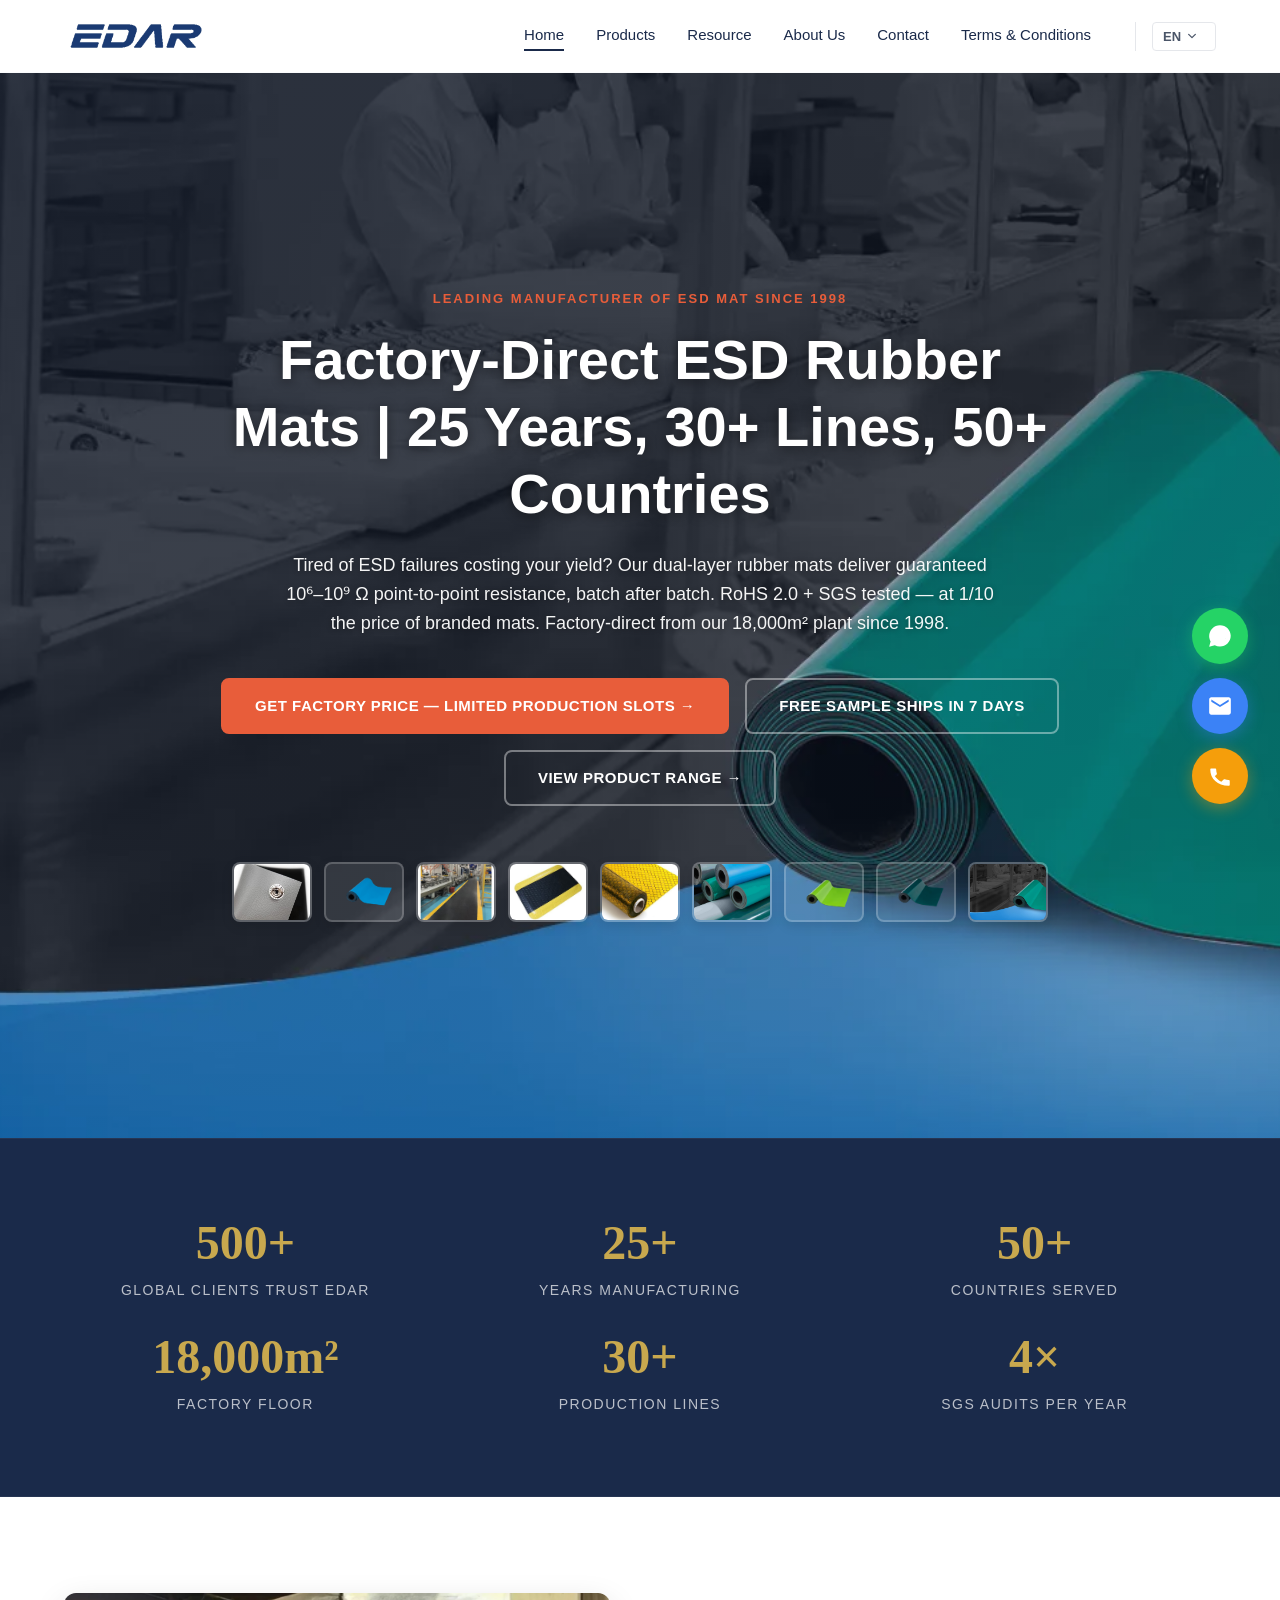
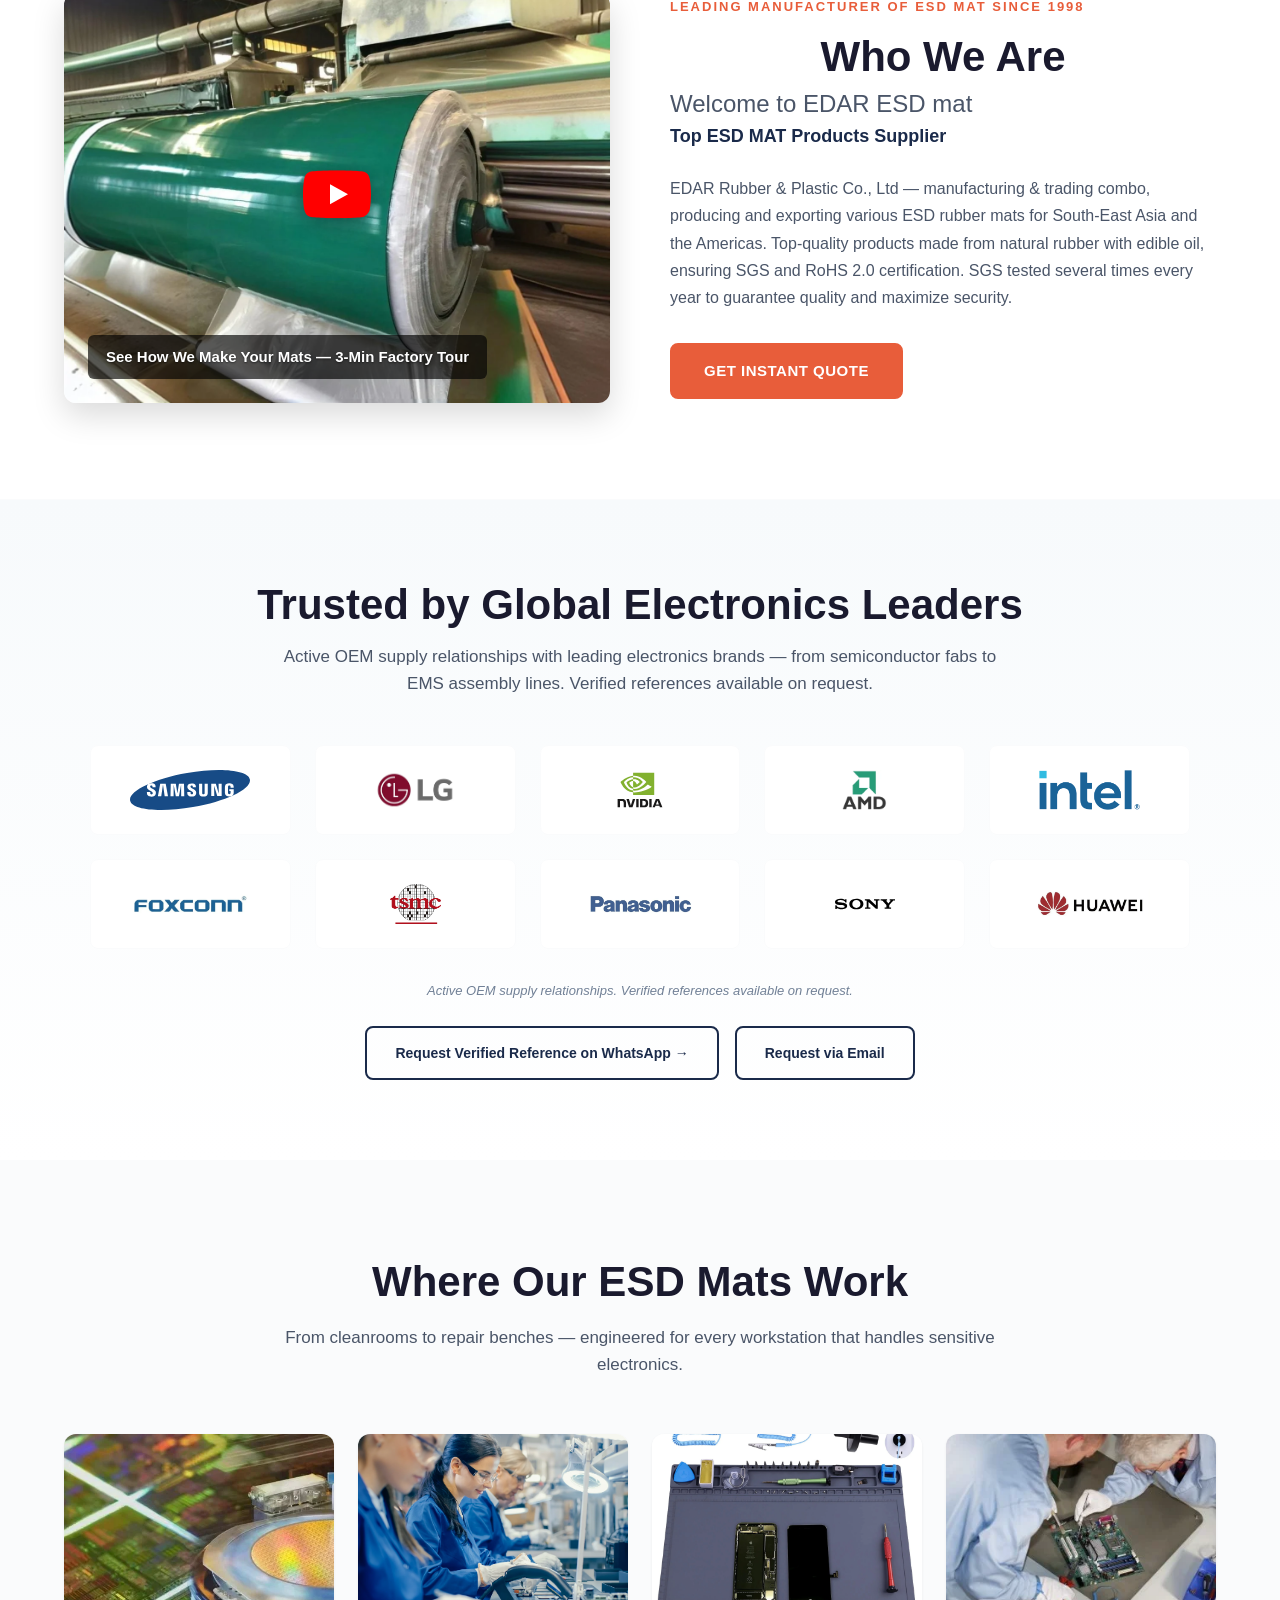
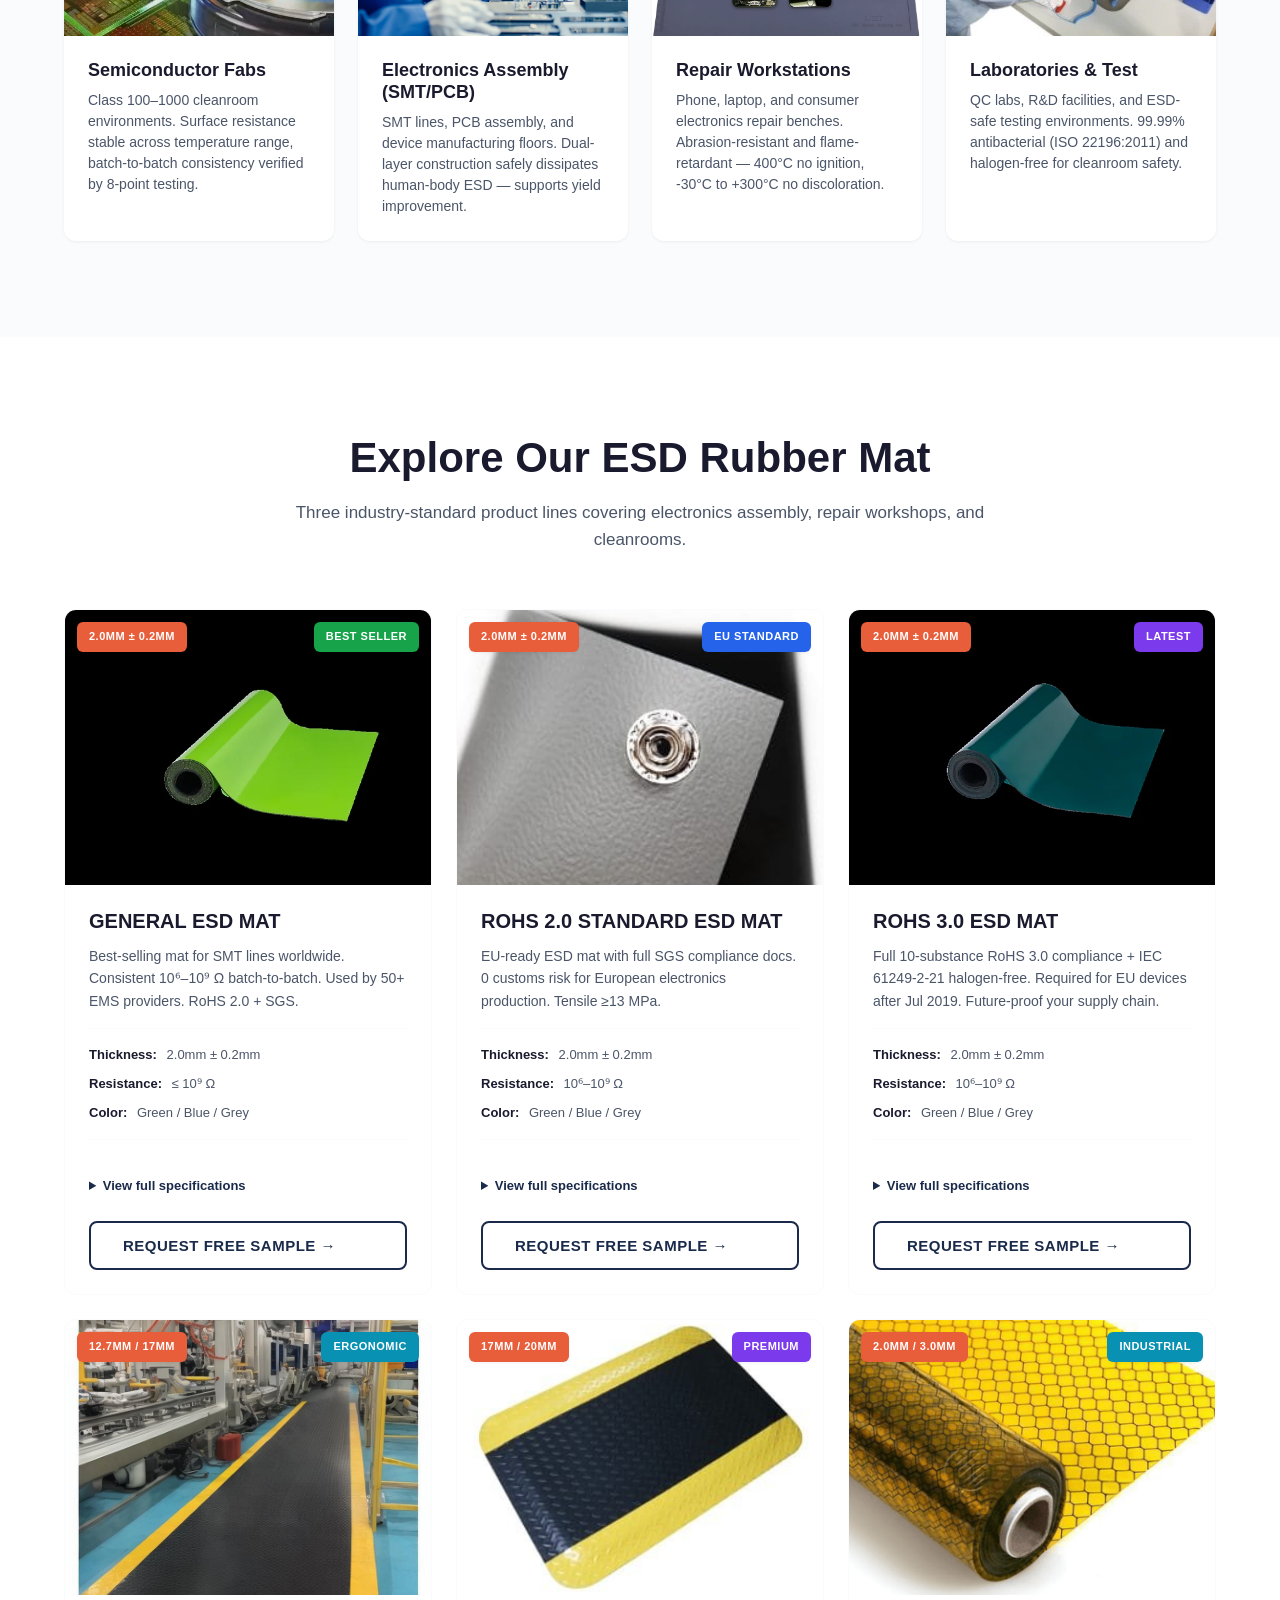
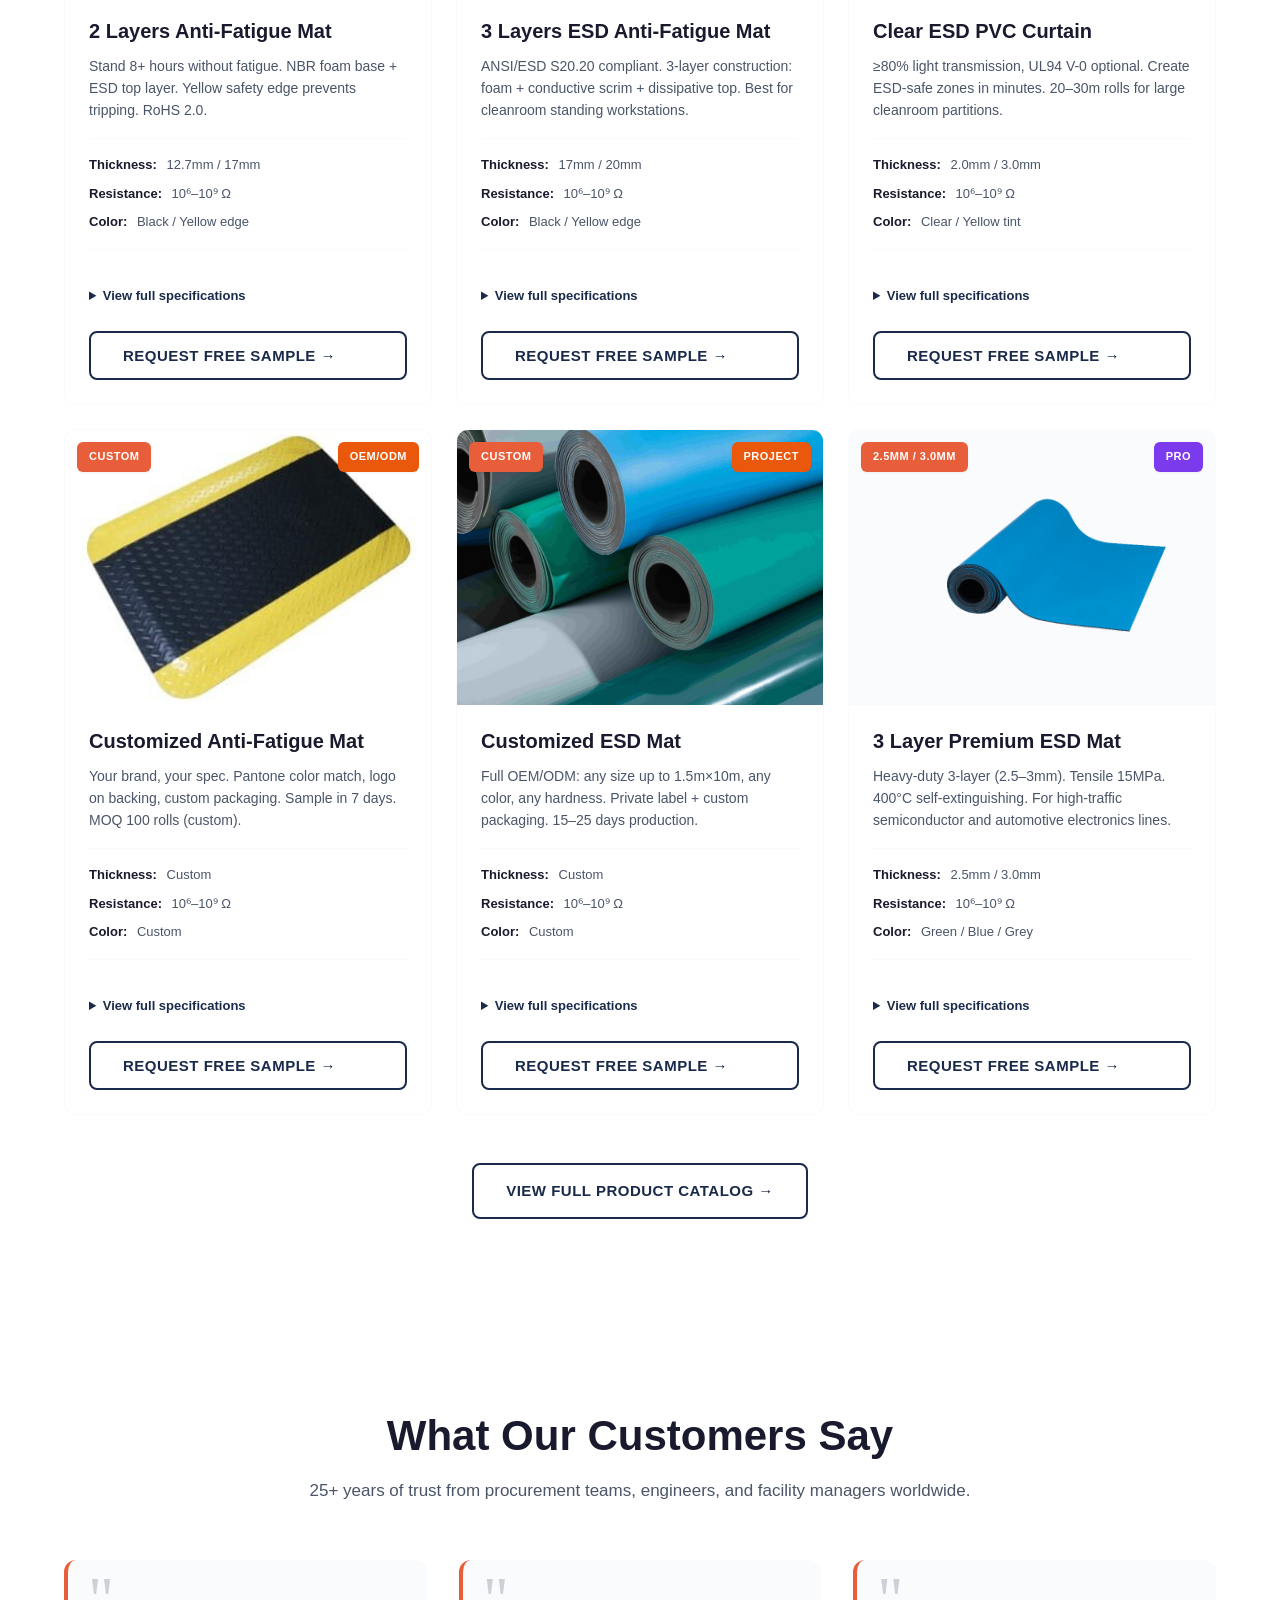
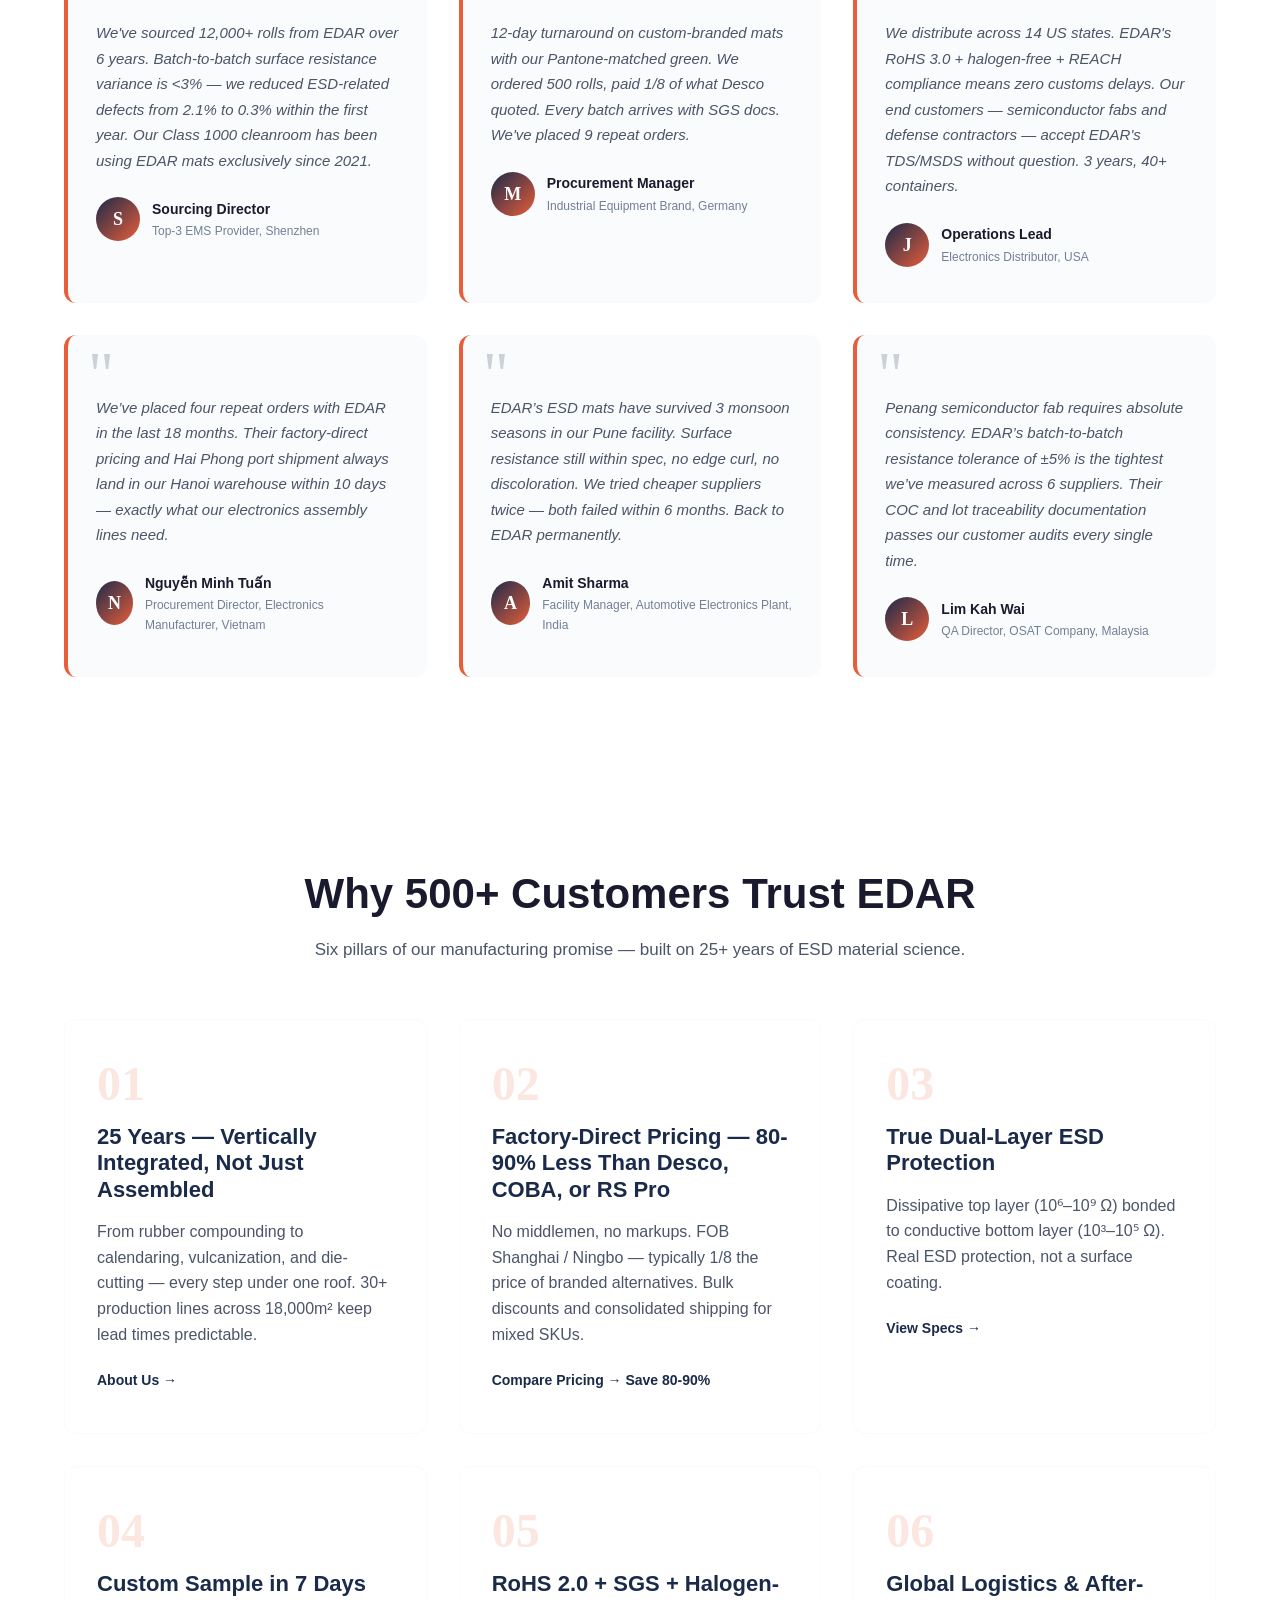
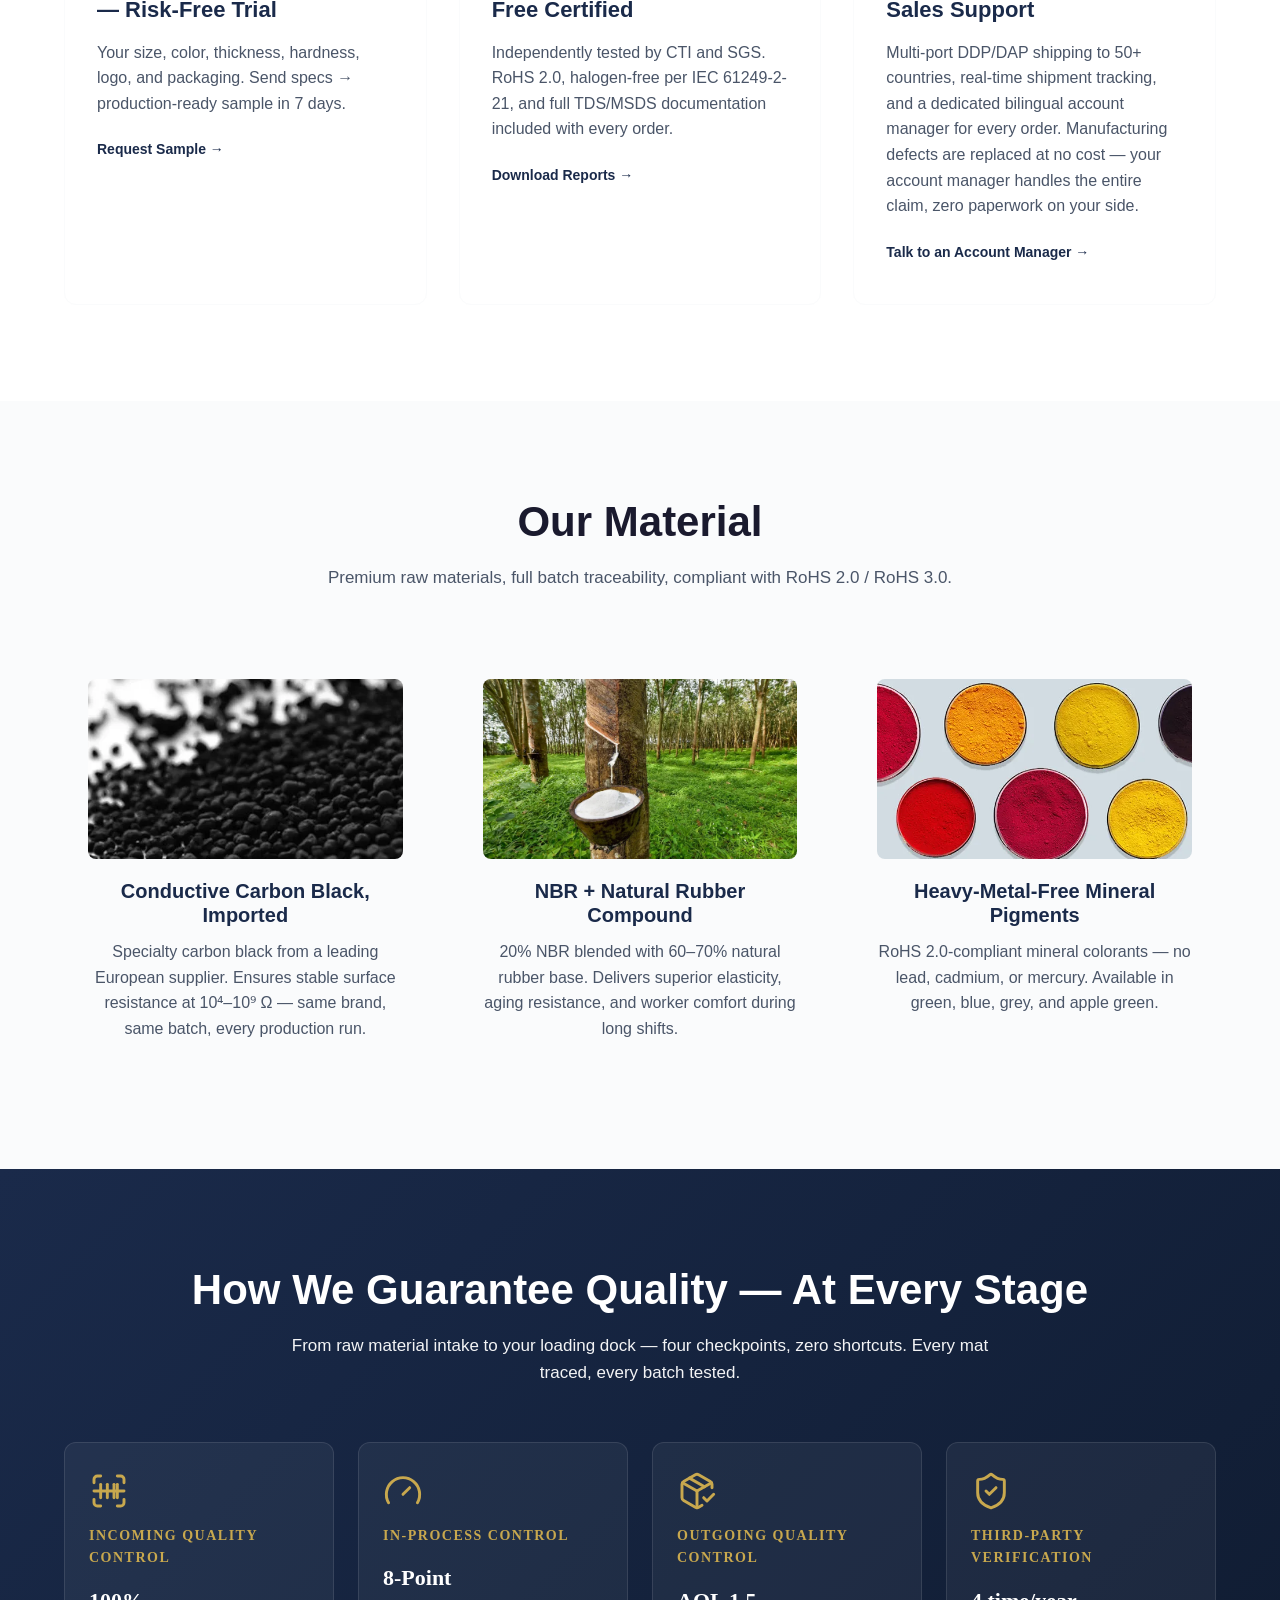
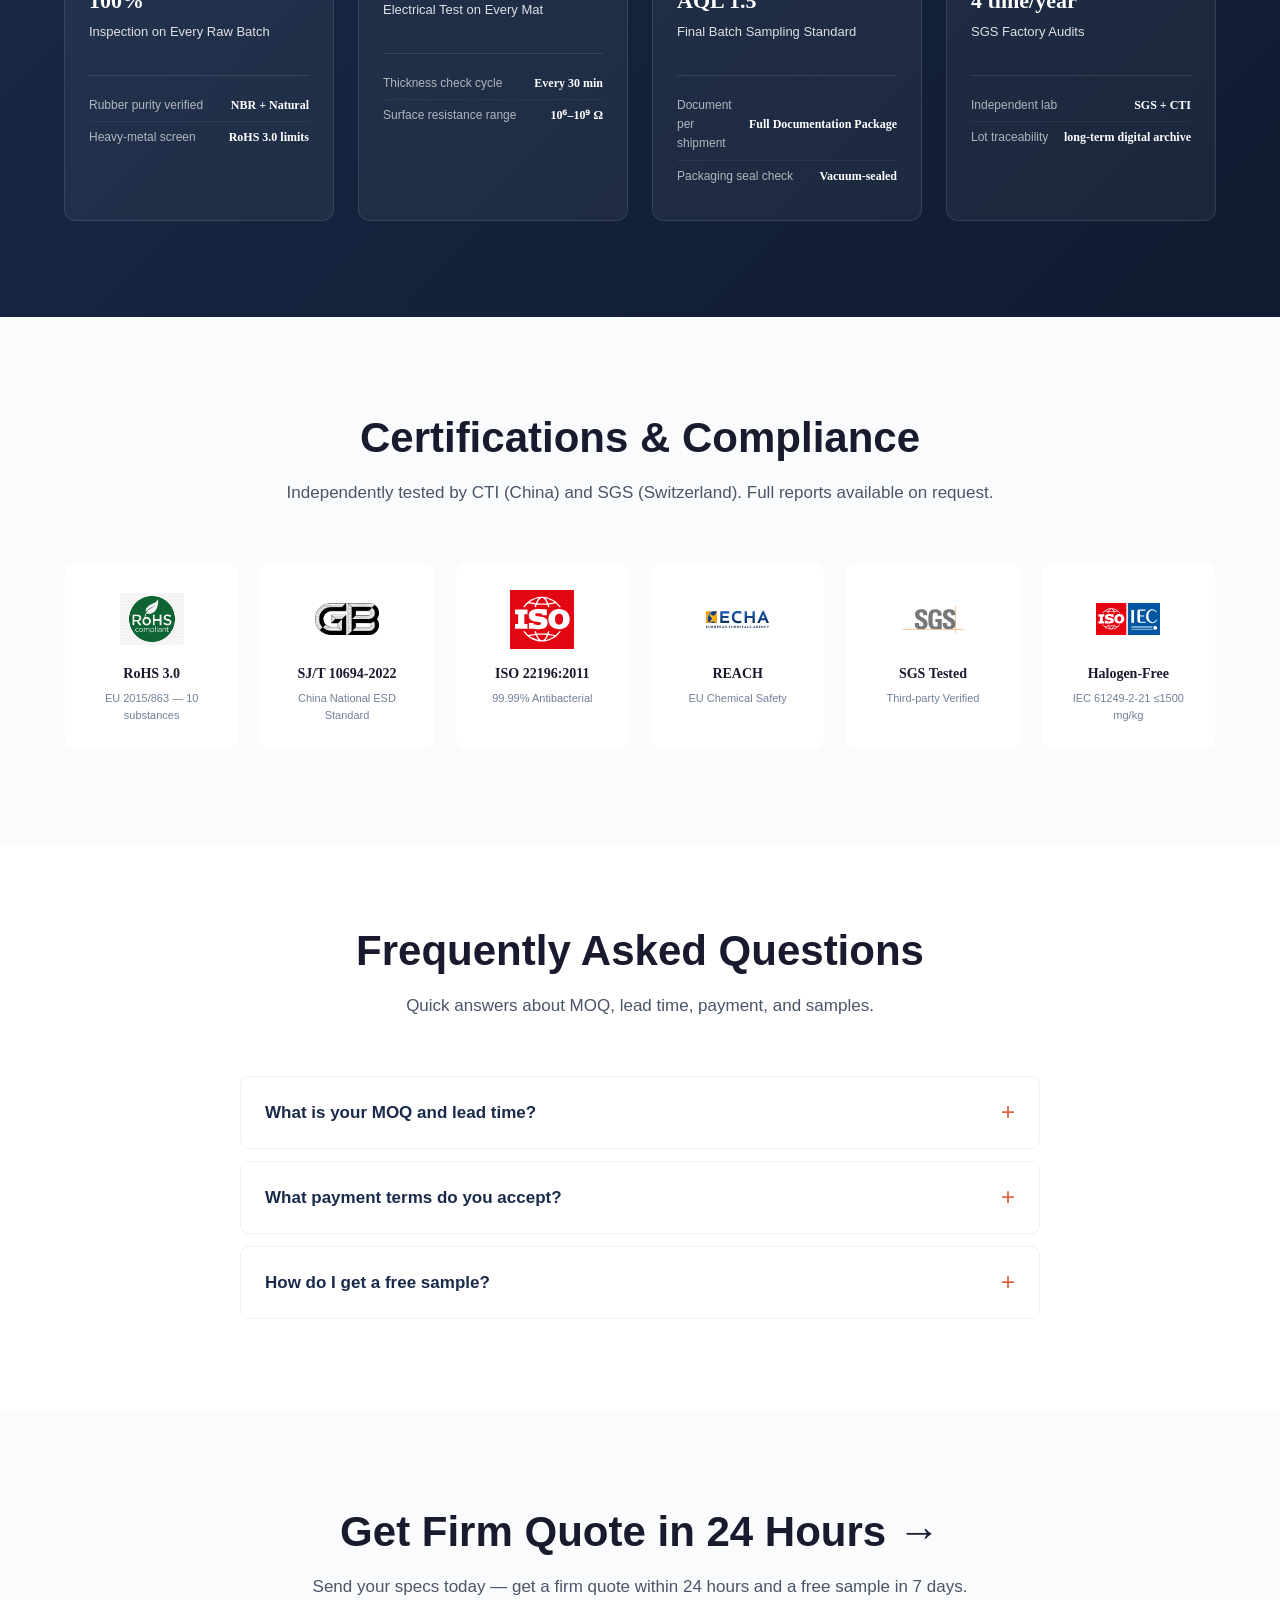
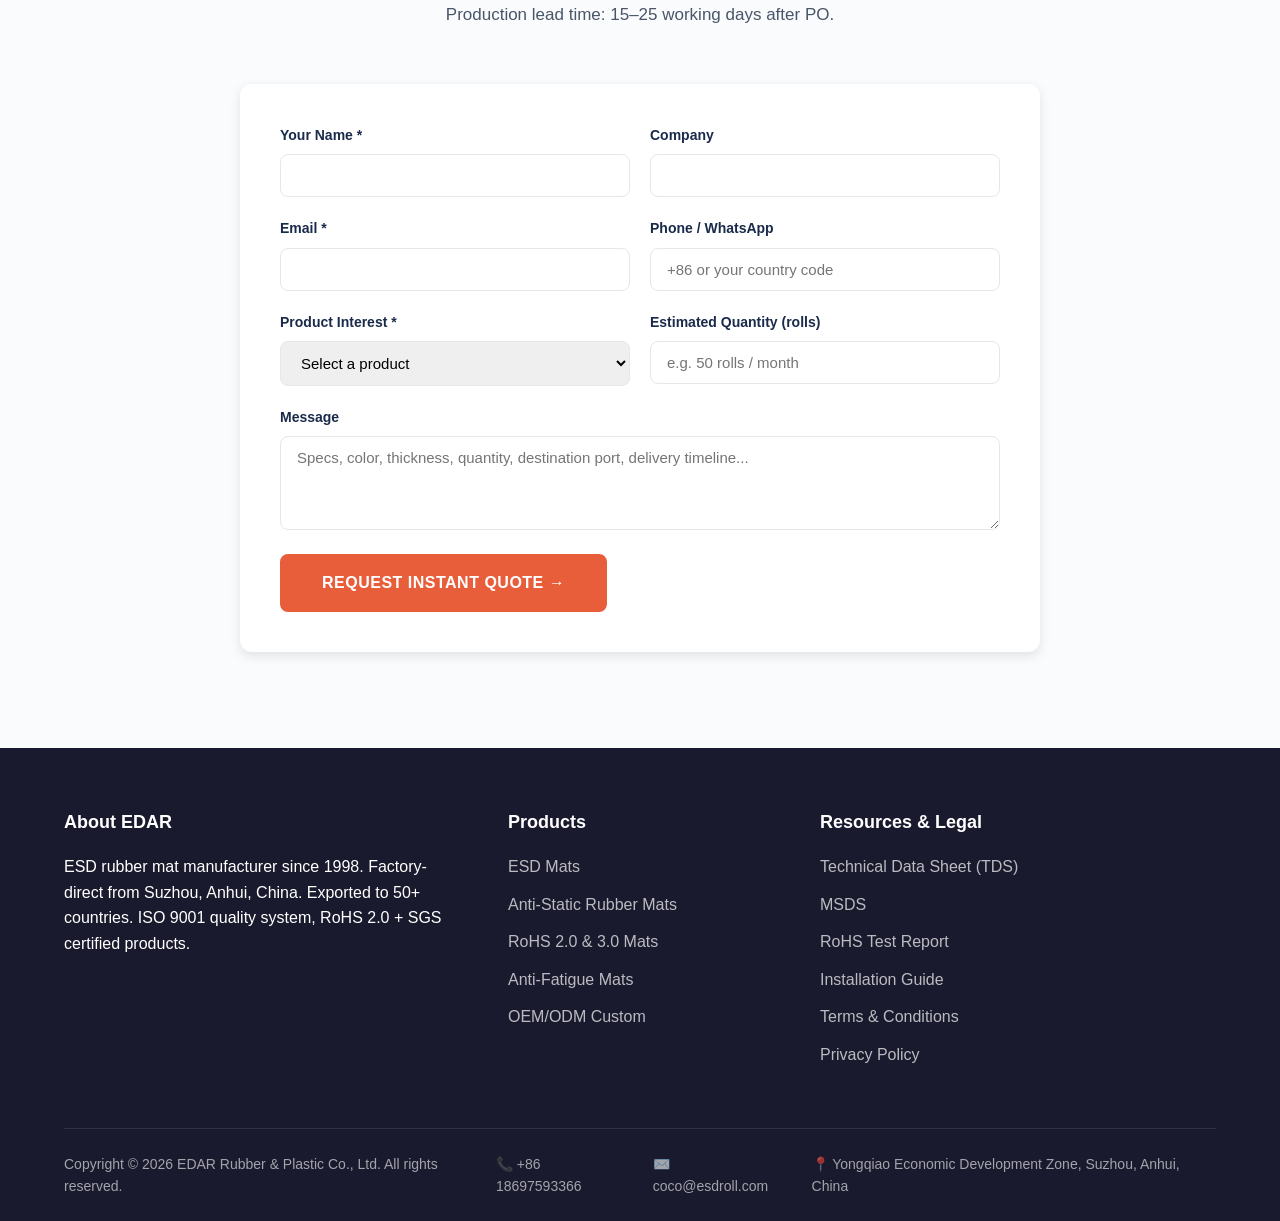
==== commit cbcfcd32: "feat: replace RoHS logo with user-provided image" ====
--- a/index.html
+++ b/index.html
@@ -463,7 +463,7 @@
     <p class="section-sub"><span data-i18n="text_076_independently_tested_by_cti_ch">Independently tested by CTI (China) and SGS (Switzerland). Full reports available on request.</span></p>
     <div class="cert-grid">
       <div class="cert-badge">
-        <div class="cert-icon"><img src="assets/cert/rohs.svg" alt="RoHS 3.0" loading="lazy"></div>
+        <div class="cert-icon"><img src="assets/cert/rohs.webp" alt="RoHS 3.0 Compliant" loading="lazy" width="250" height="202"></div>
         <div class="cert-name">RoHS 3.0</div>
         <div class="cert-desc">EU 2015/863 — 10 substances</div>
       </div>
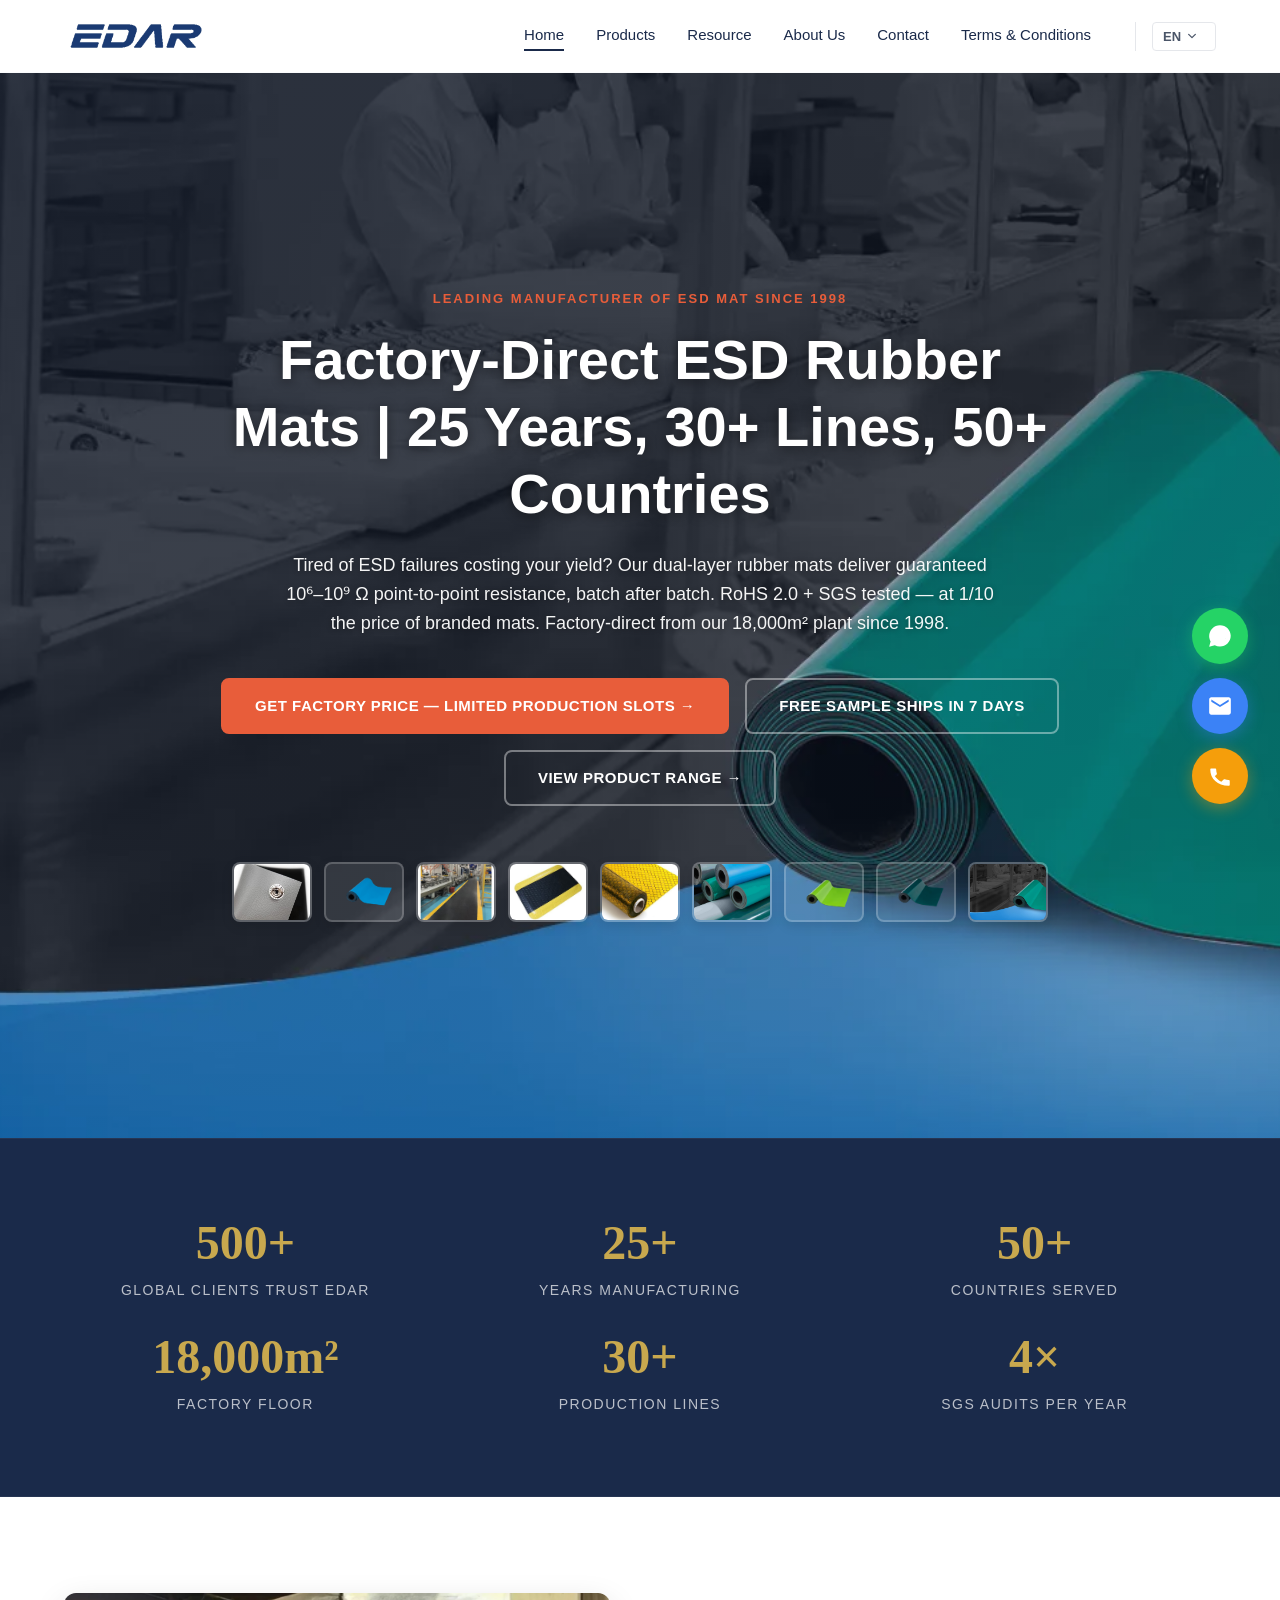
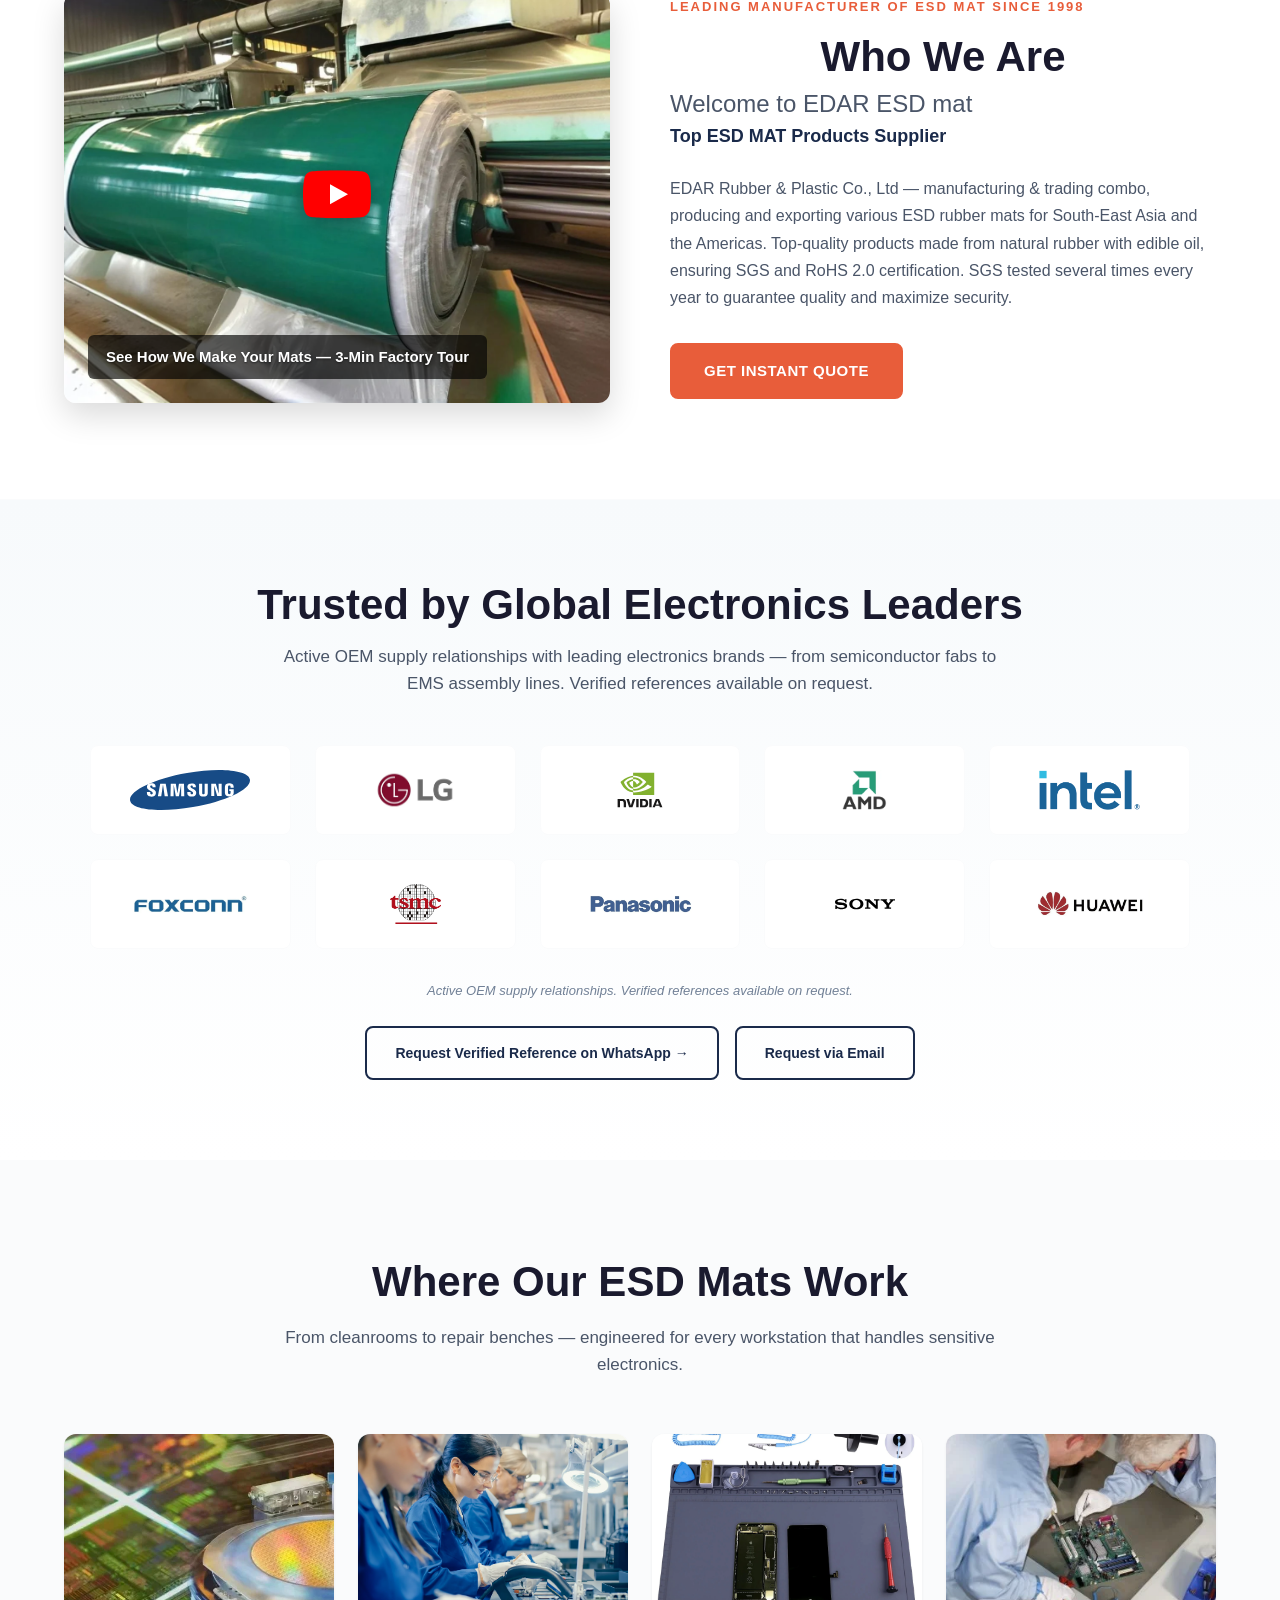
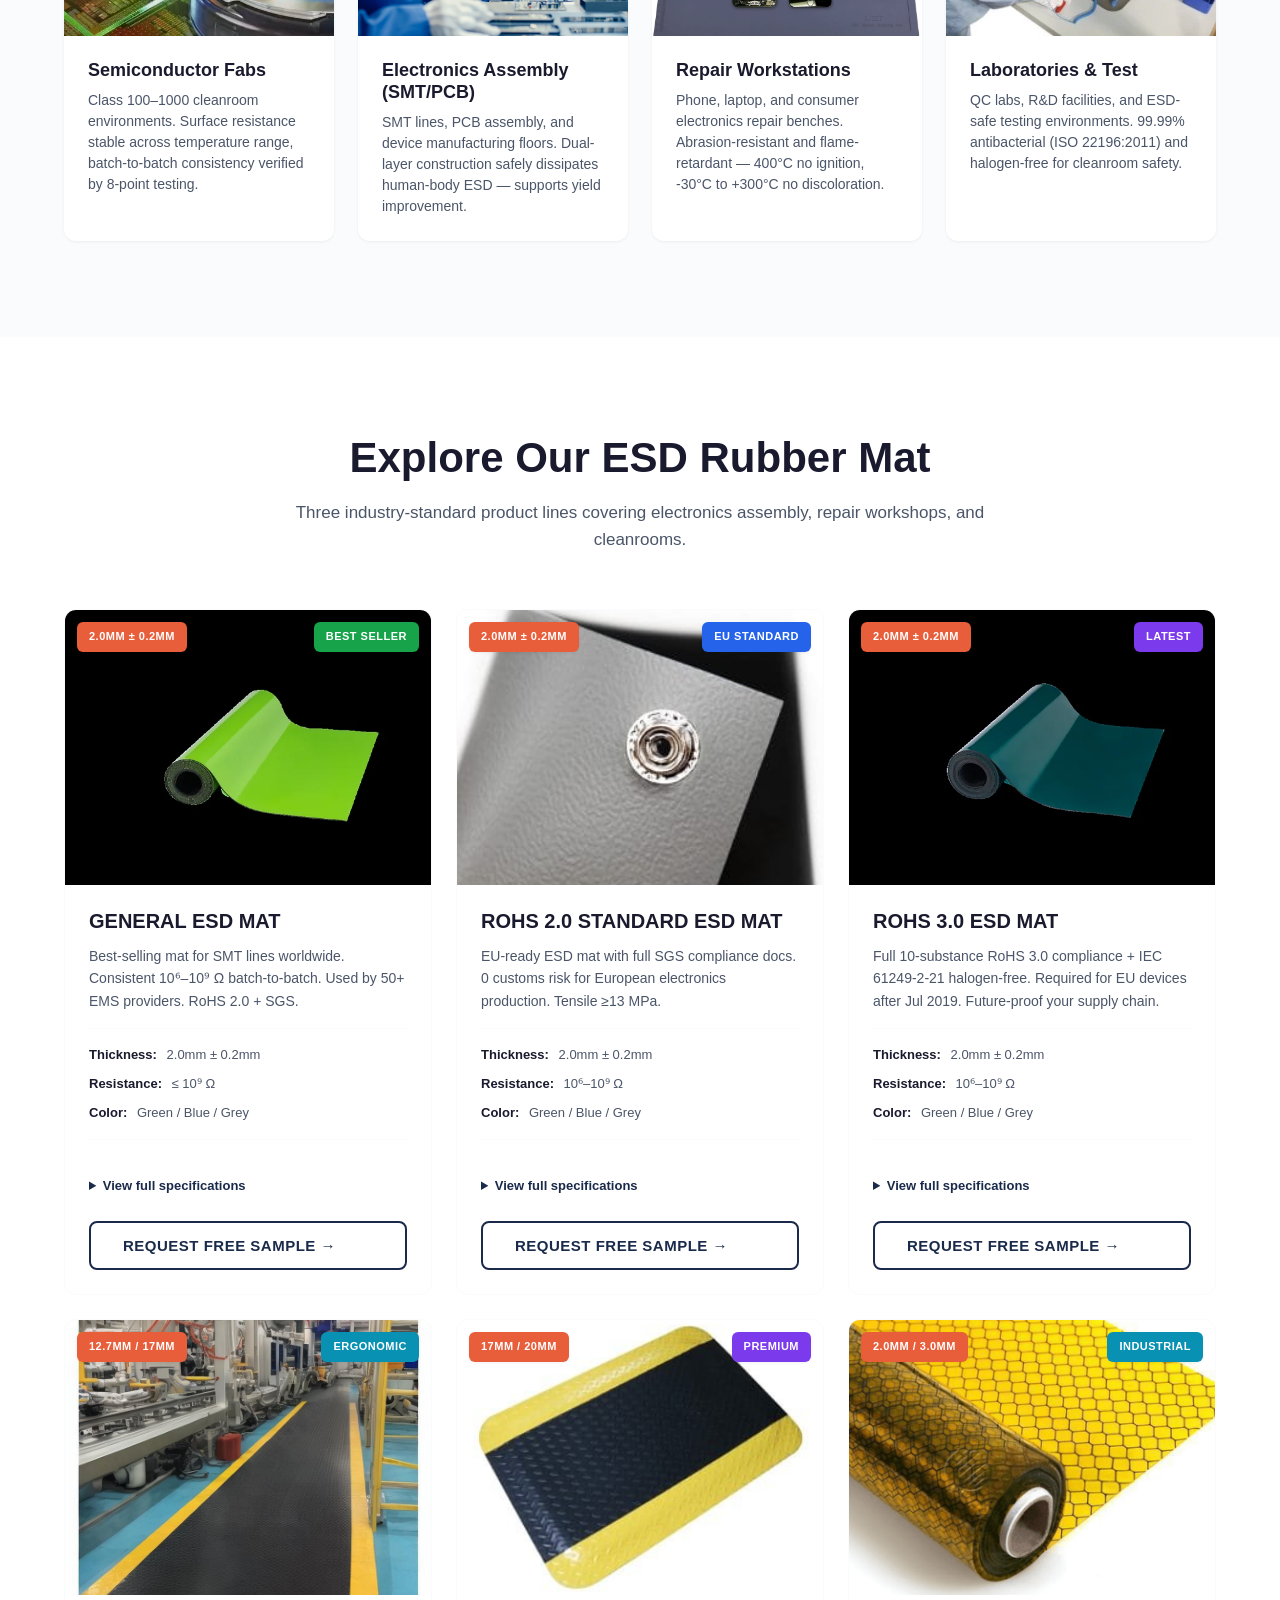
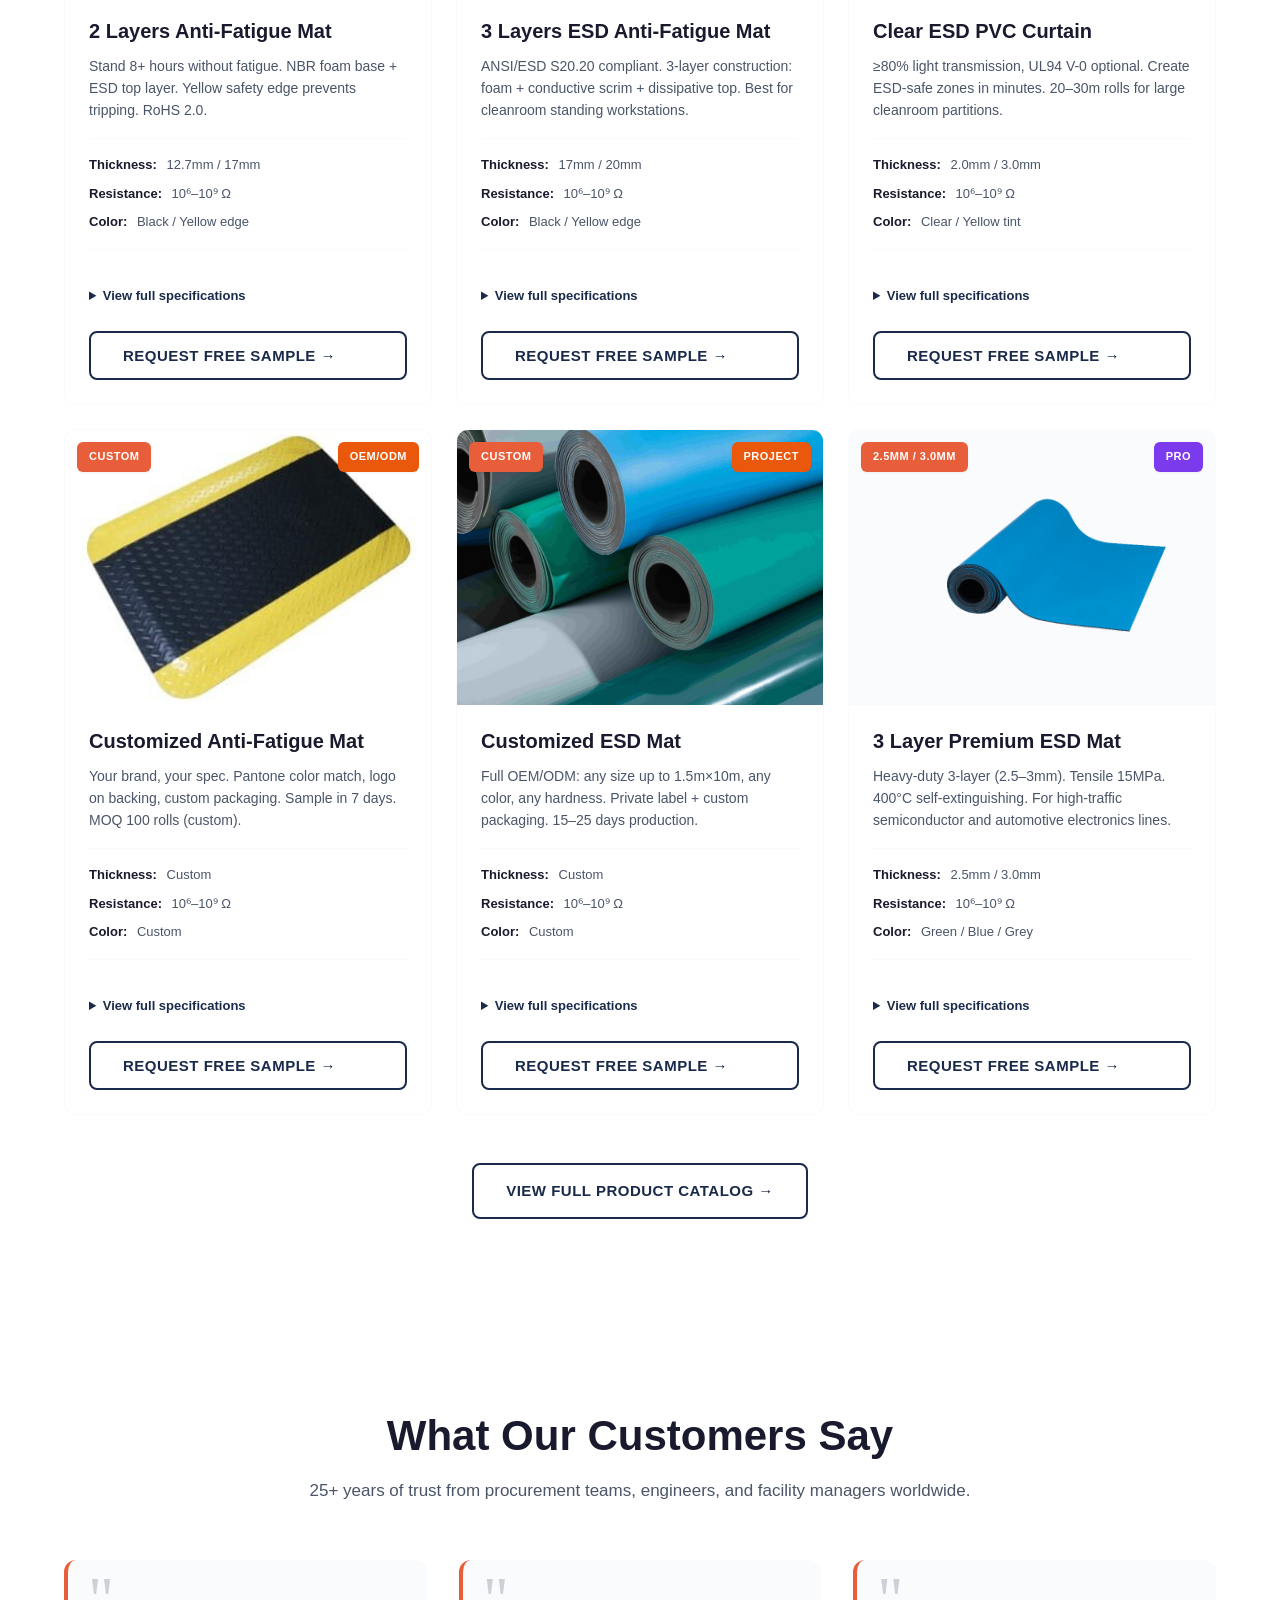
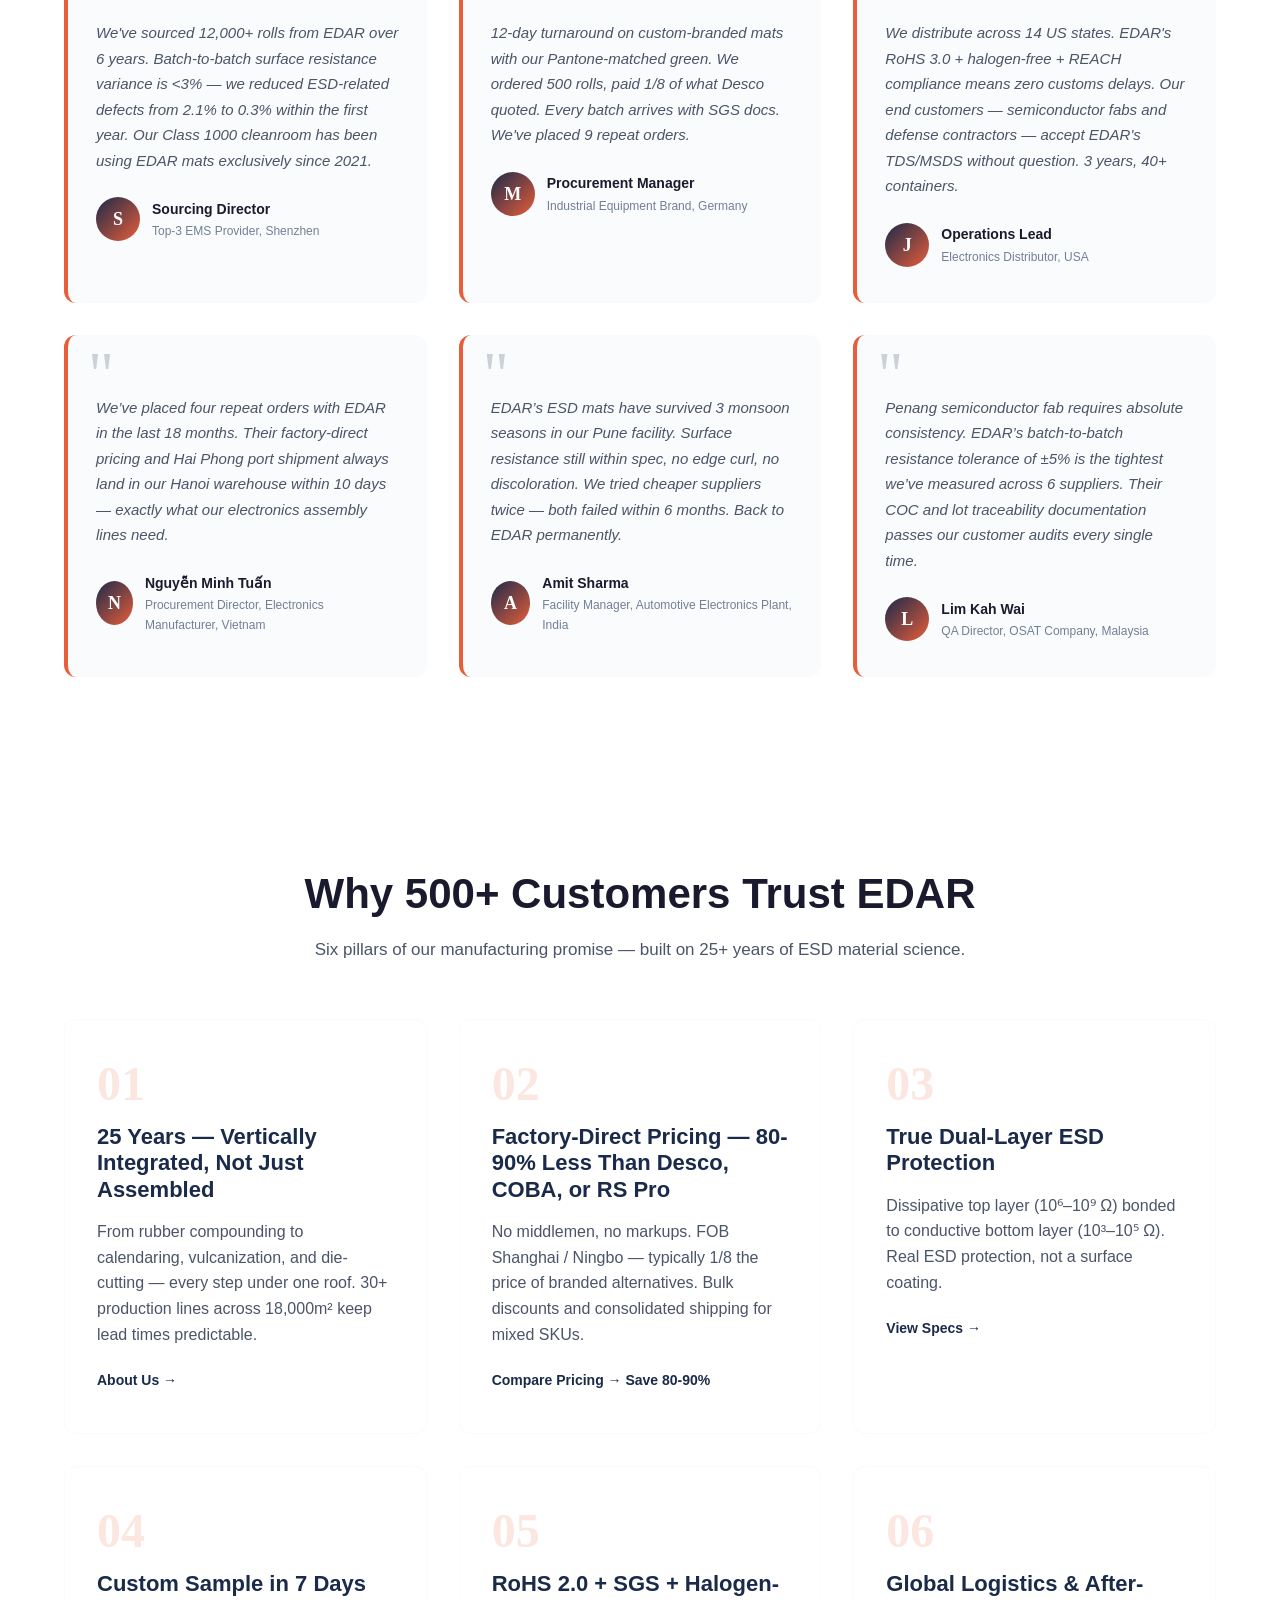
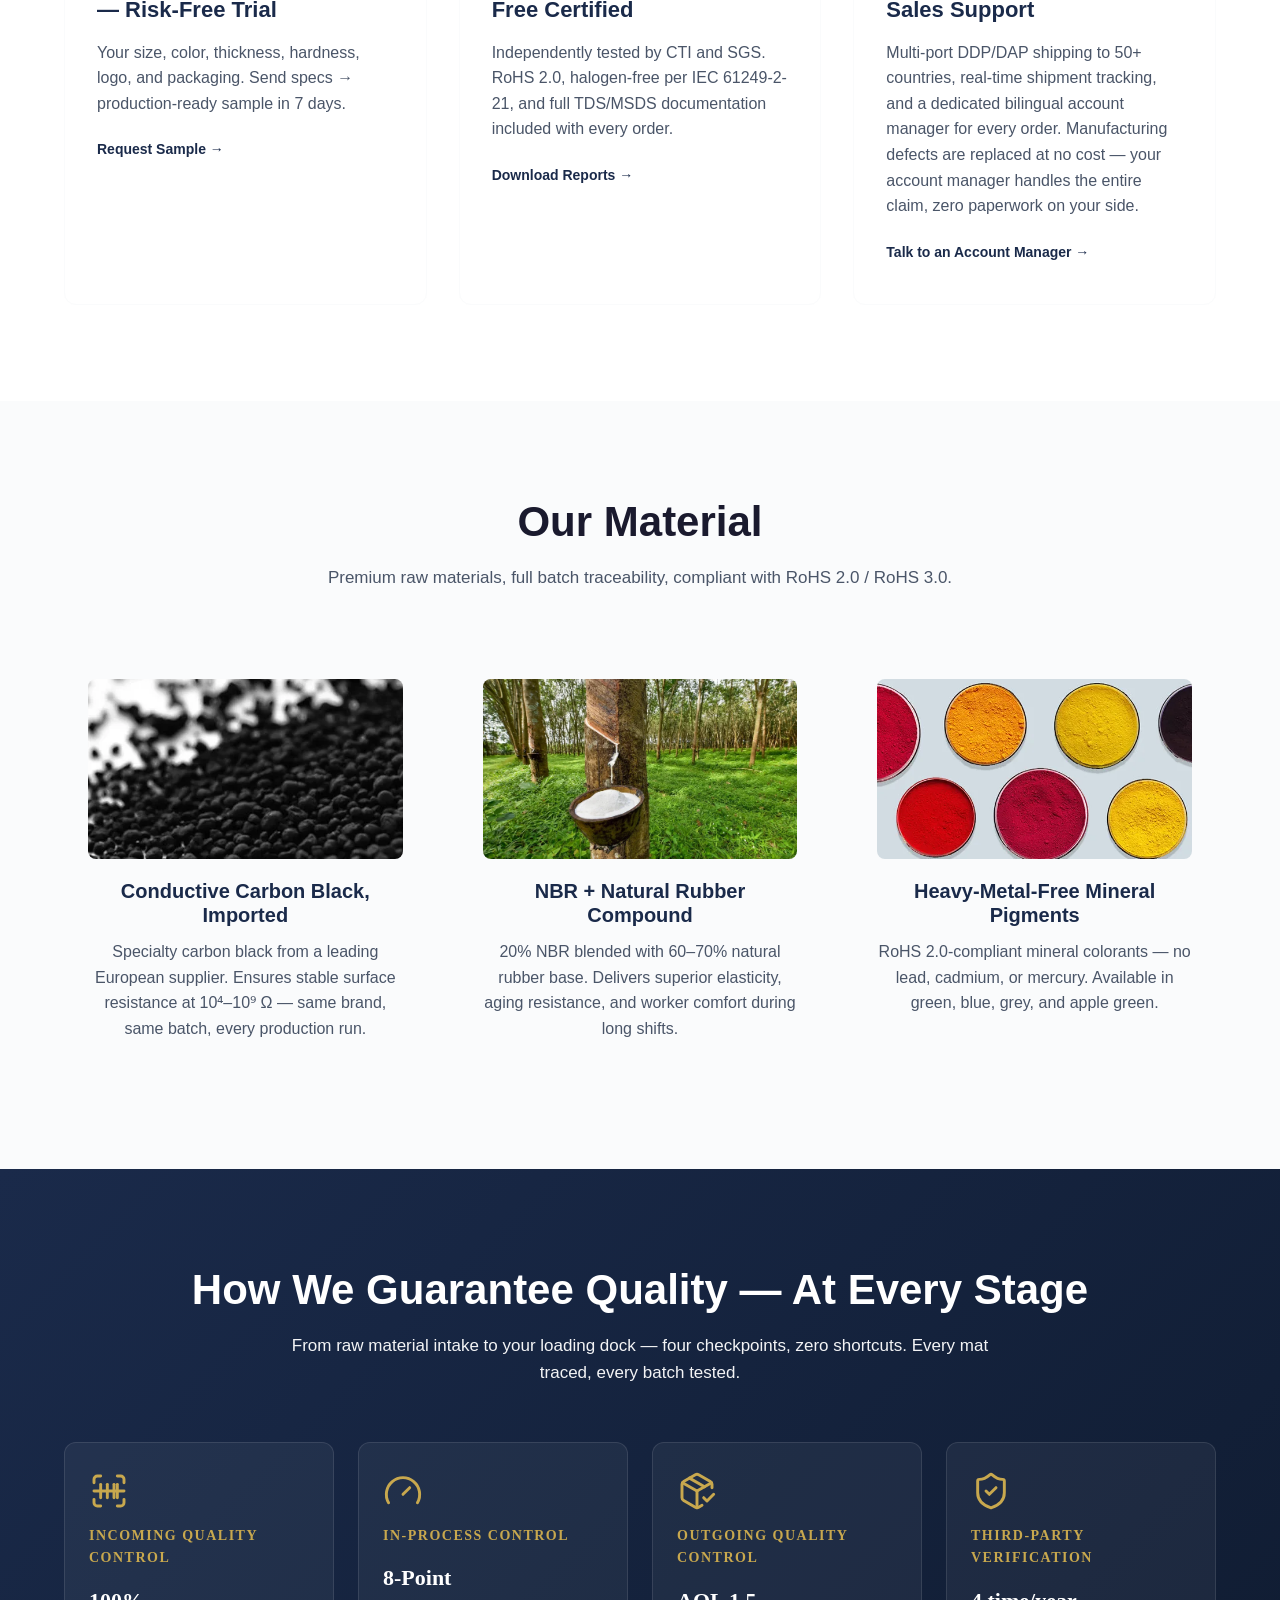
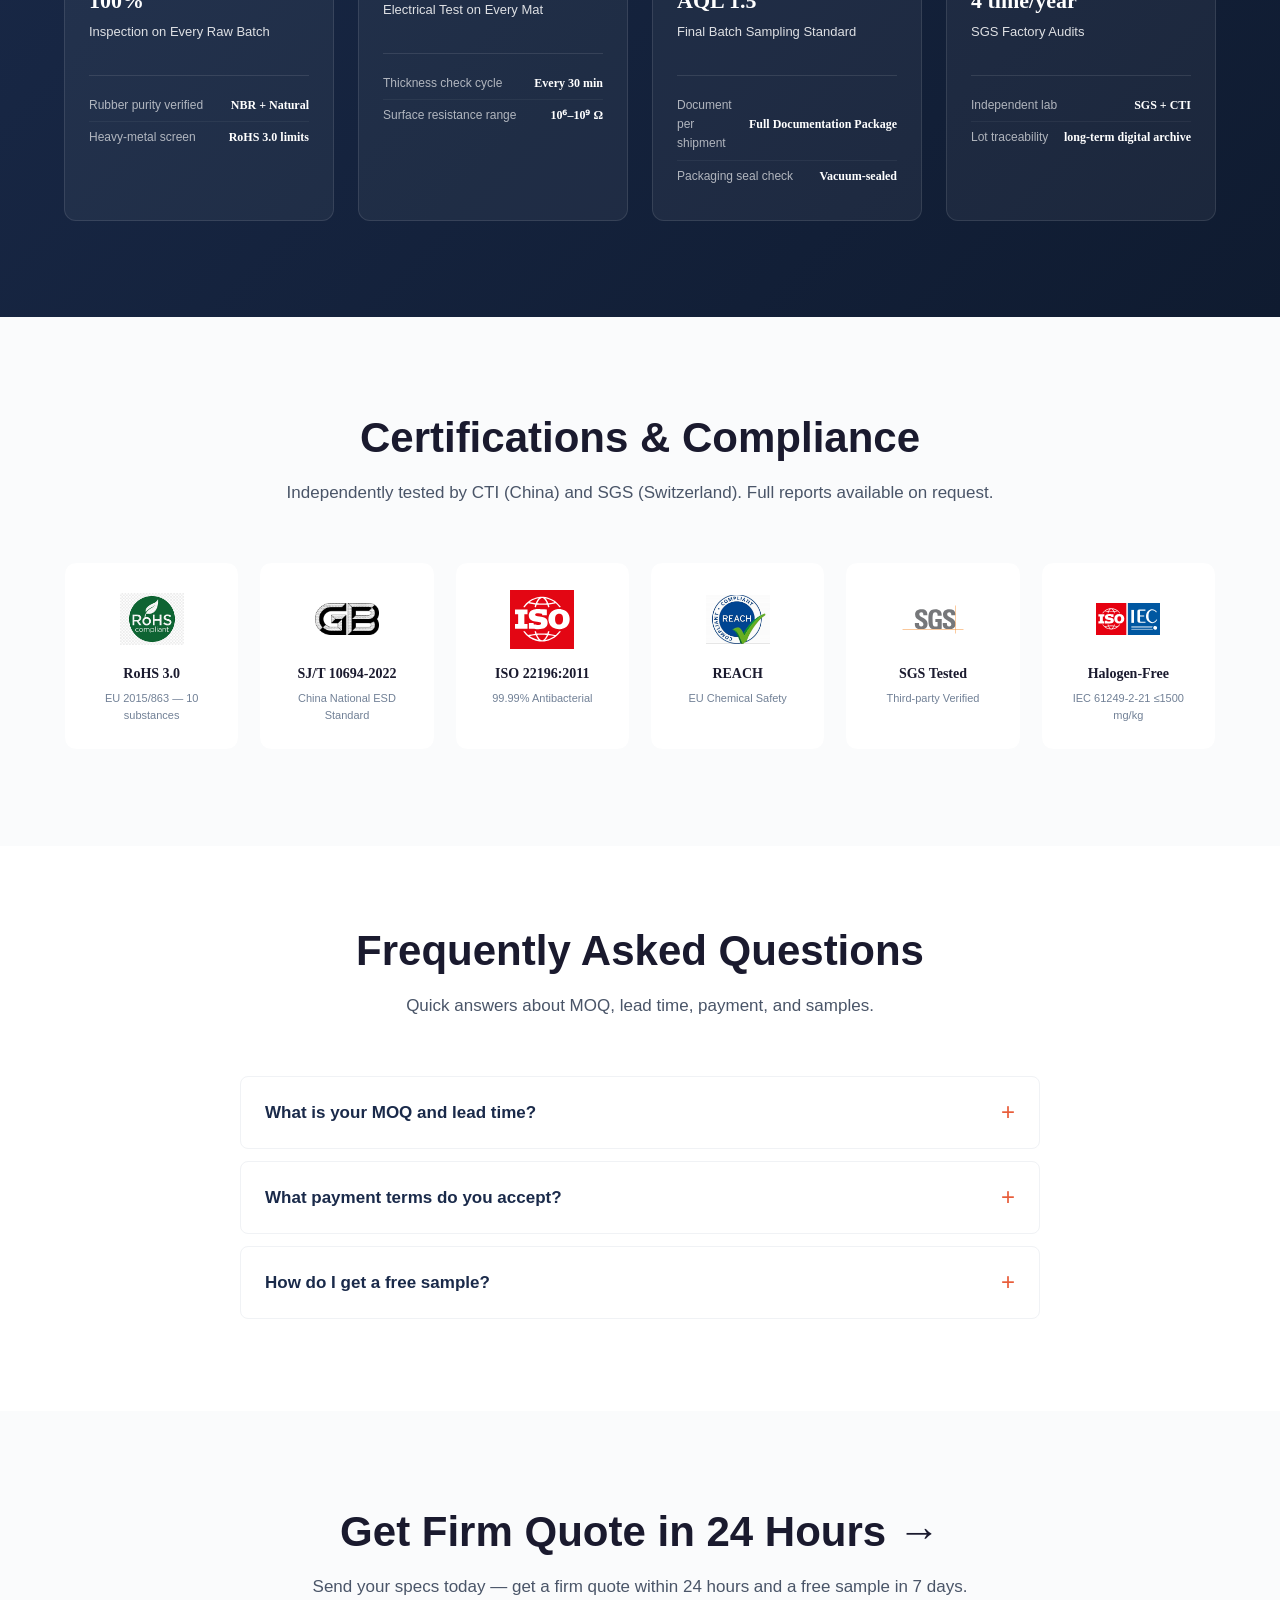
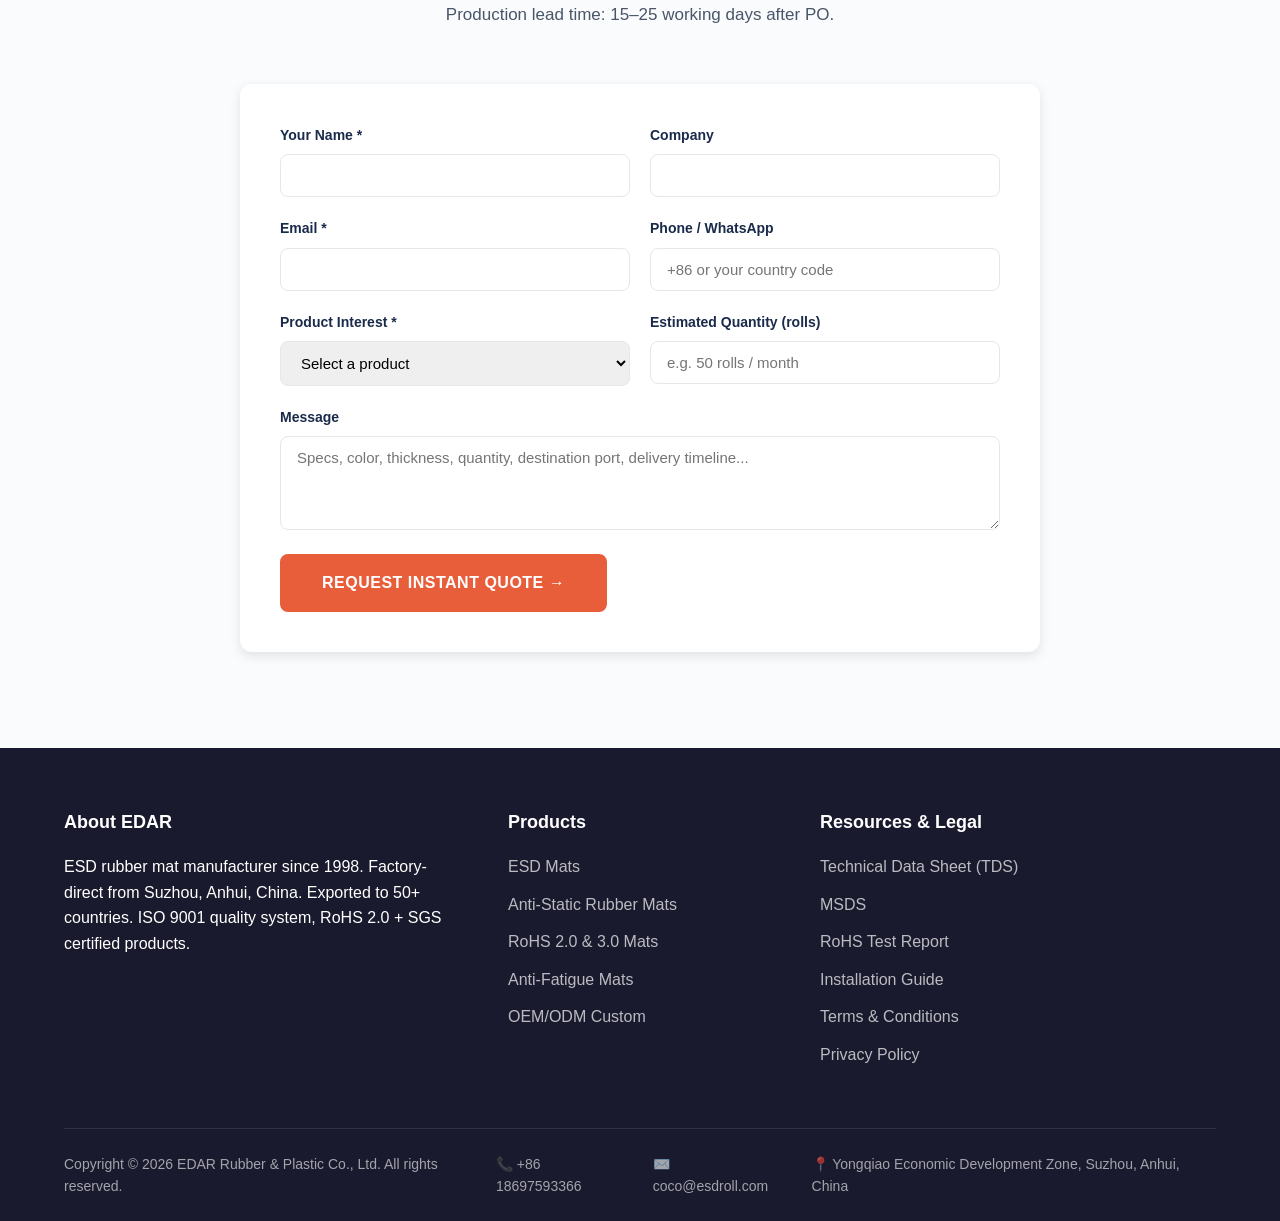
==== commit 84c59044: "feat: replace REACH logo with user-provided image" ====
--- a/index.html
+++ b/index.html
@@ -478,7 +478,7 @@
         <div class="cert-desc">99.99% Antibacterial</div>
       </div>
       <div class="cert-badge">
-        <div class="cert-icon"><img src="assets/cert/reach.svg" alt="REACH" loading="lazy"></div>
+        <div class="cert-icon"><img src="assets/cert/reach.webp" alt="REACH Compliant" loading="lazy" width="495" height="380"></div>
         <div class="cert-name">REACH</div>
         <div class="cert-desc">EU Chemical Safety</div>
       </div>
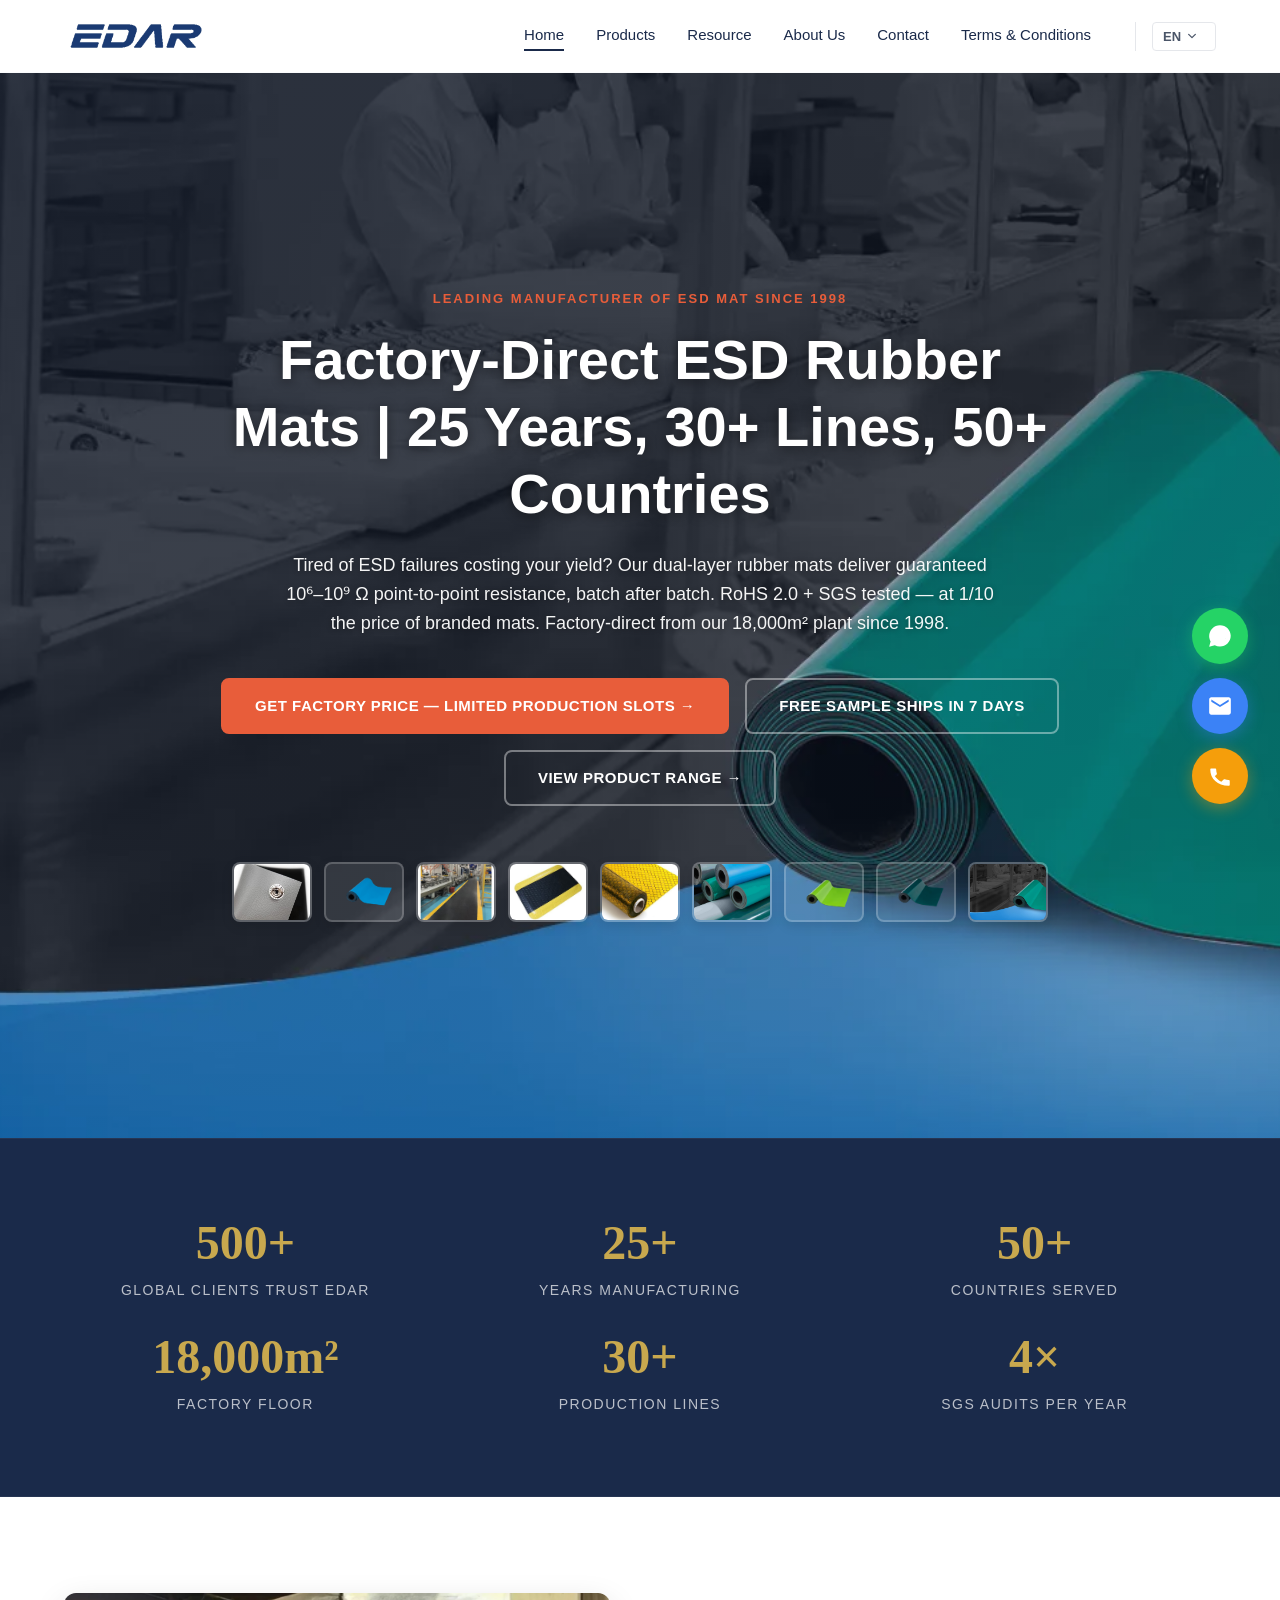
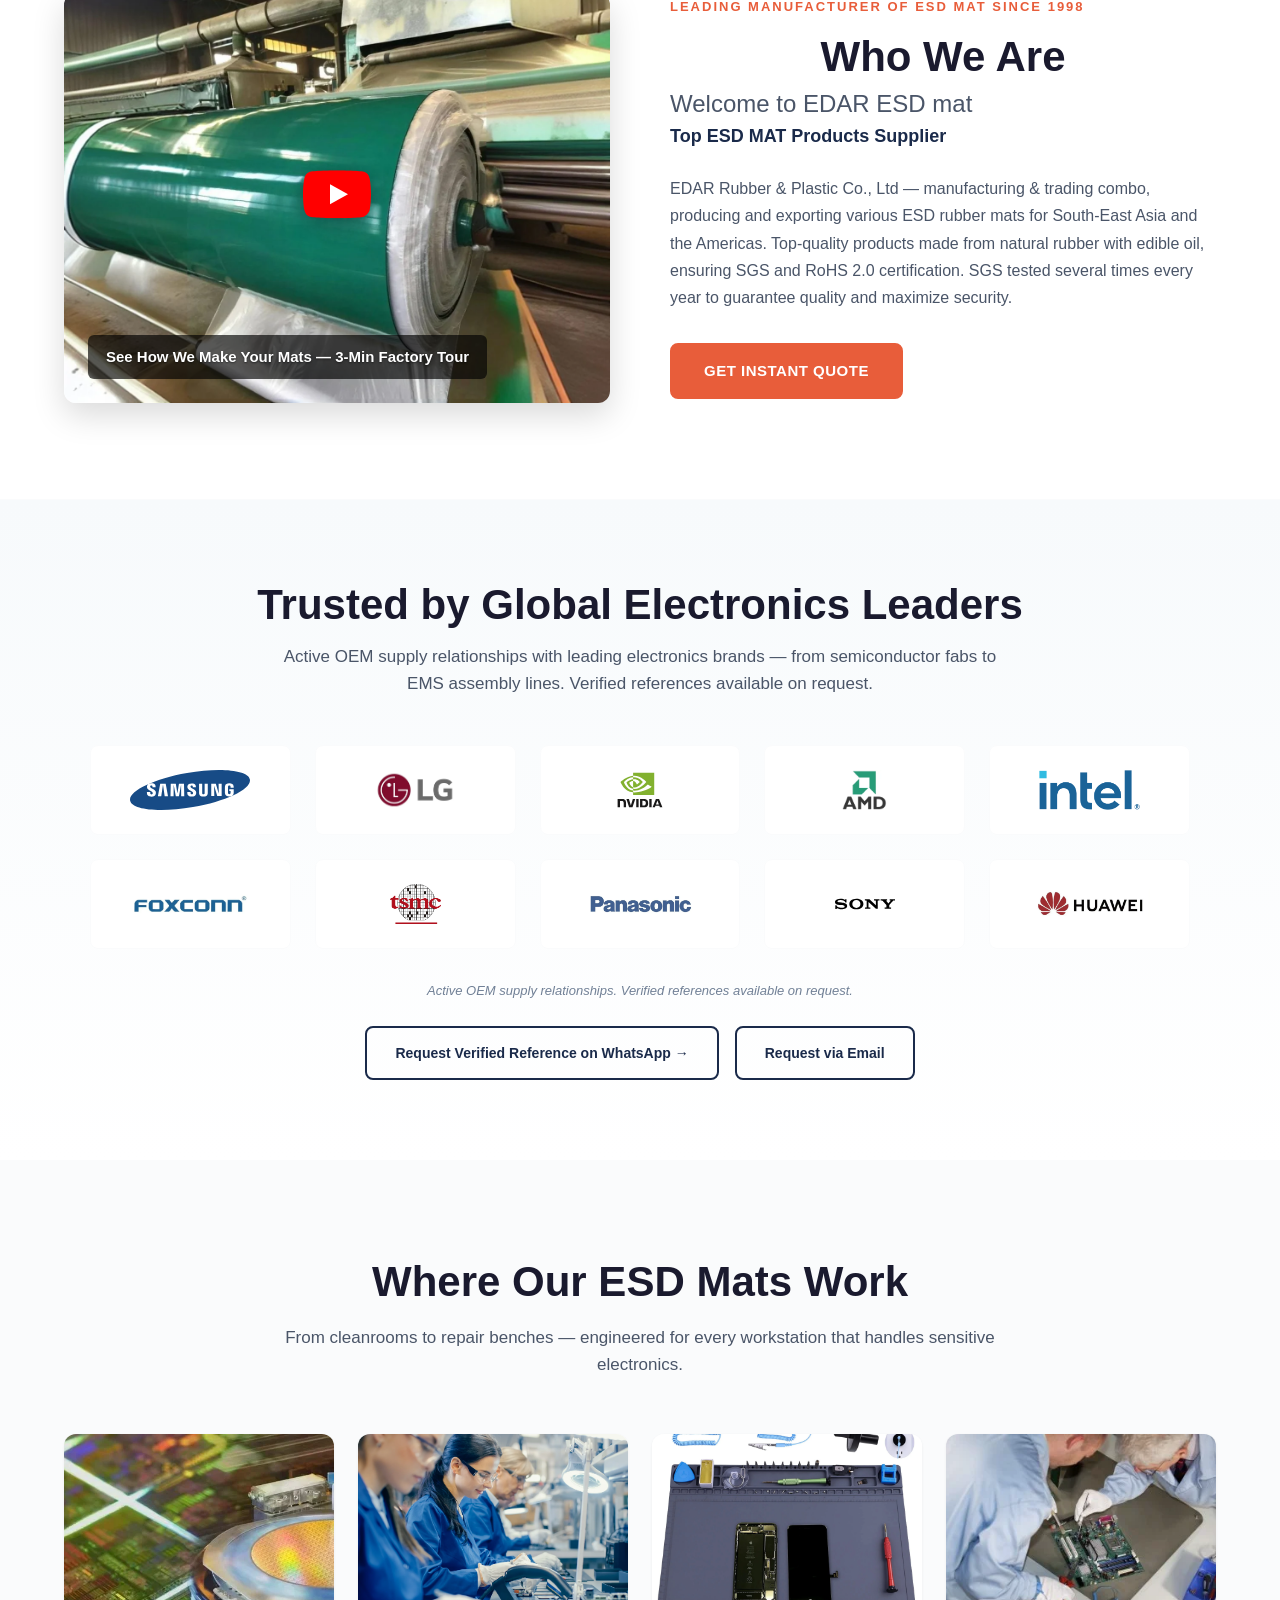
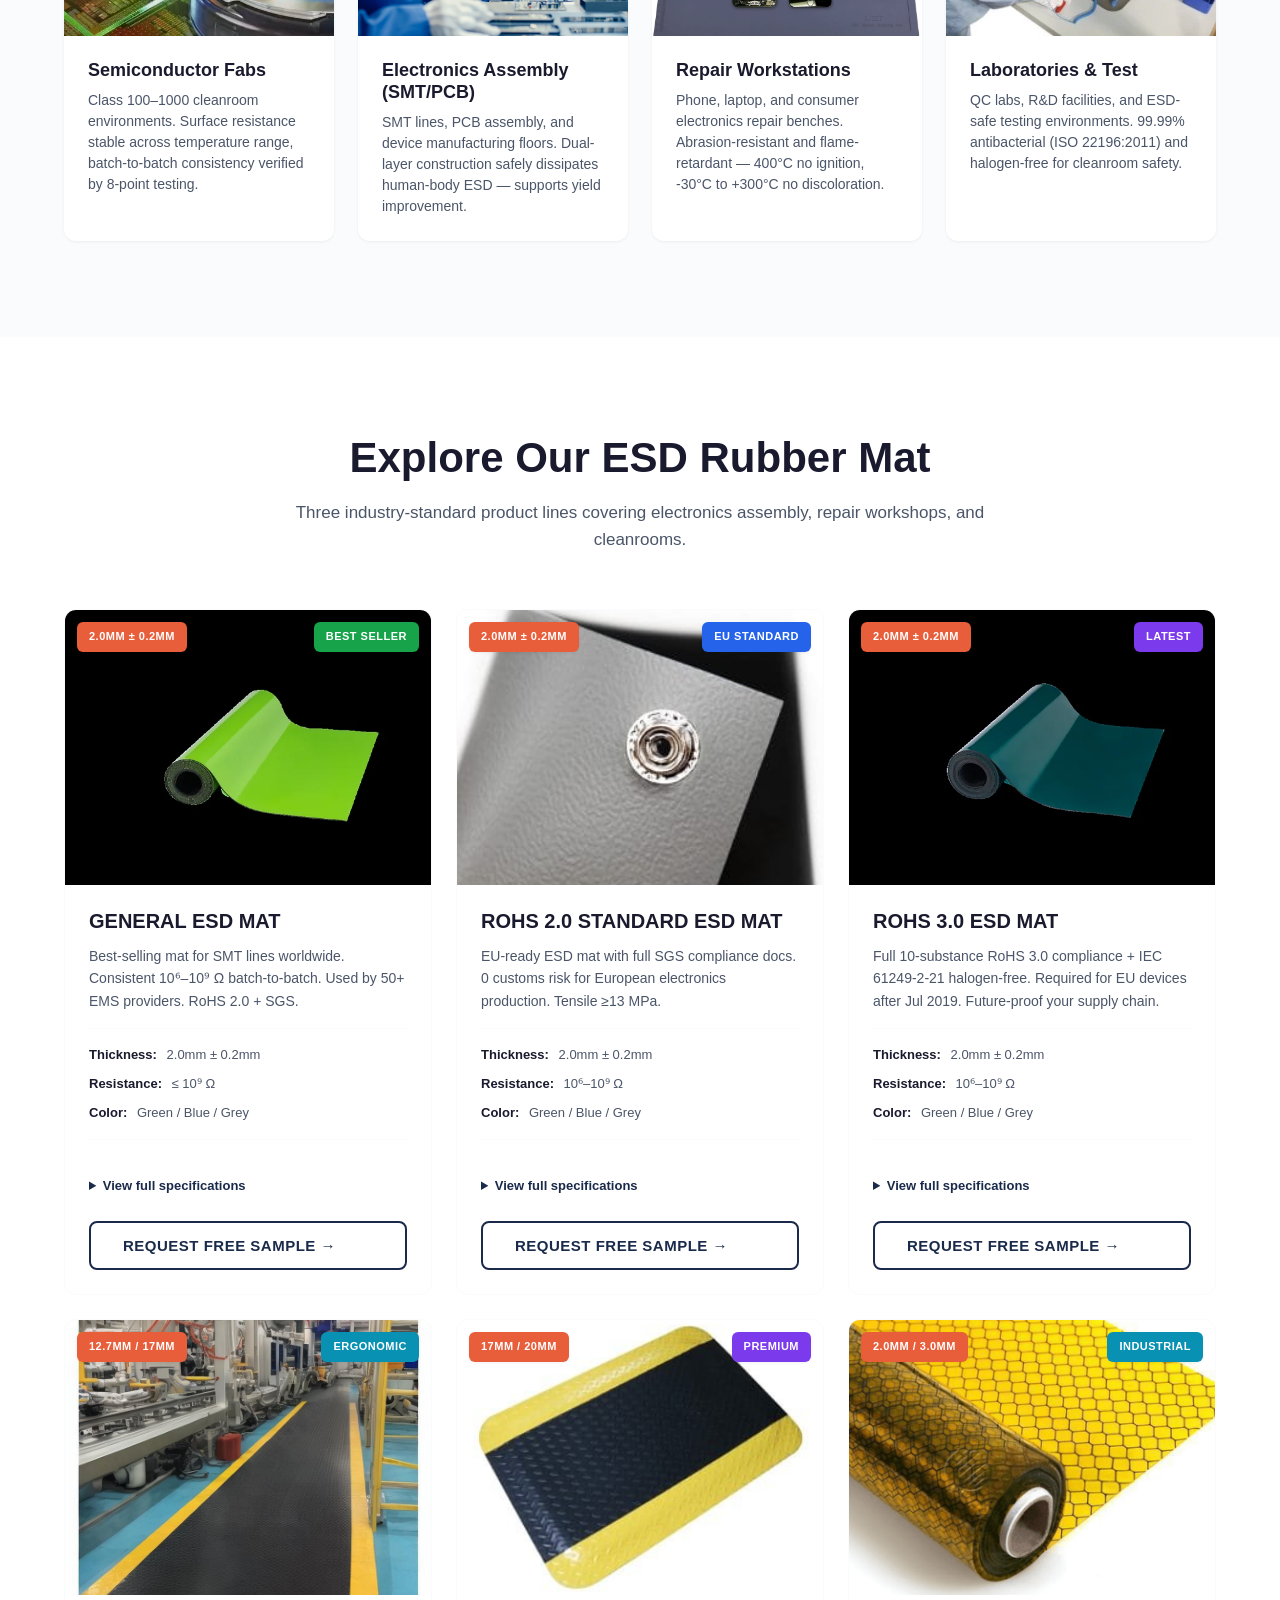
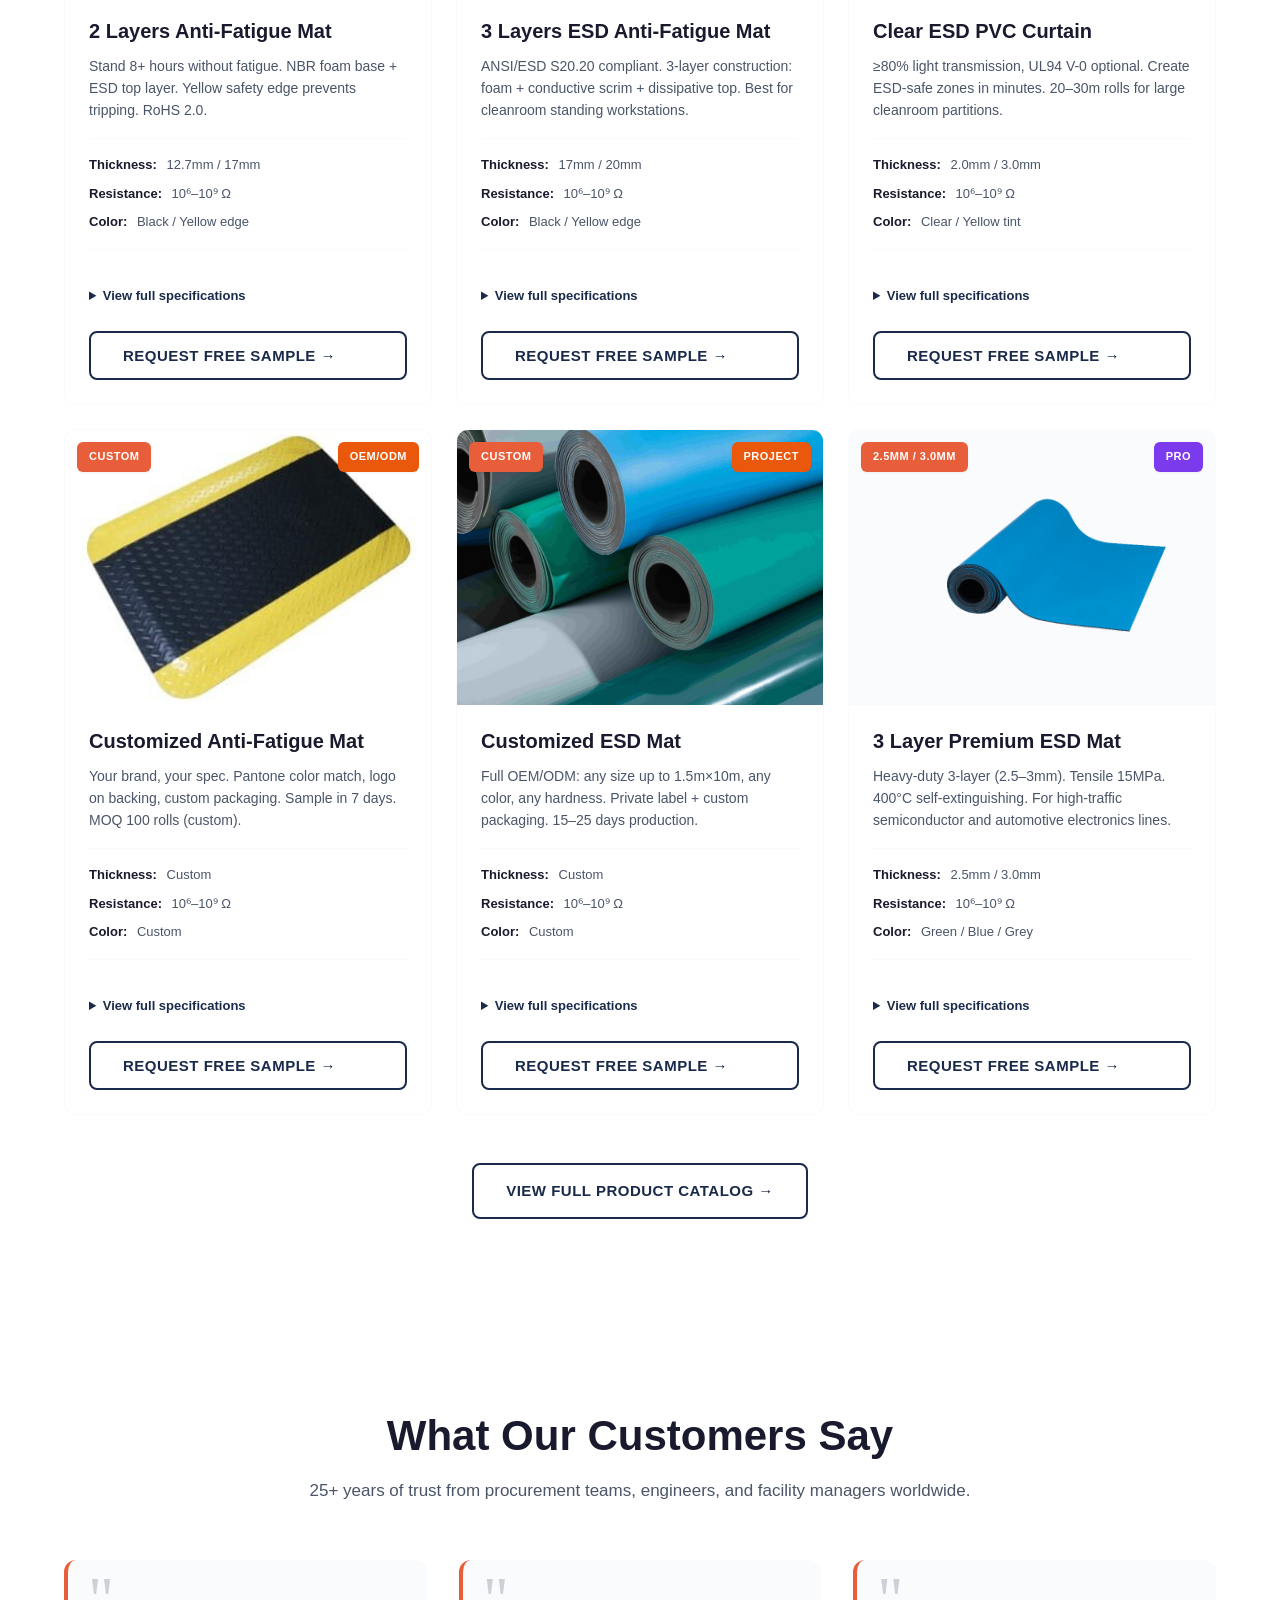
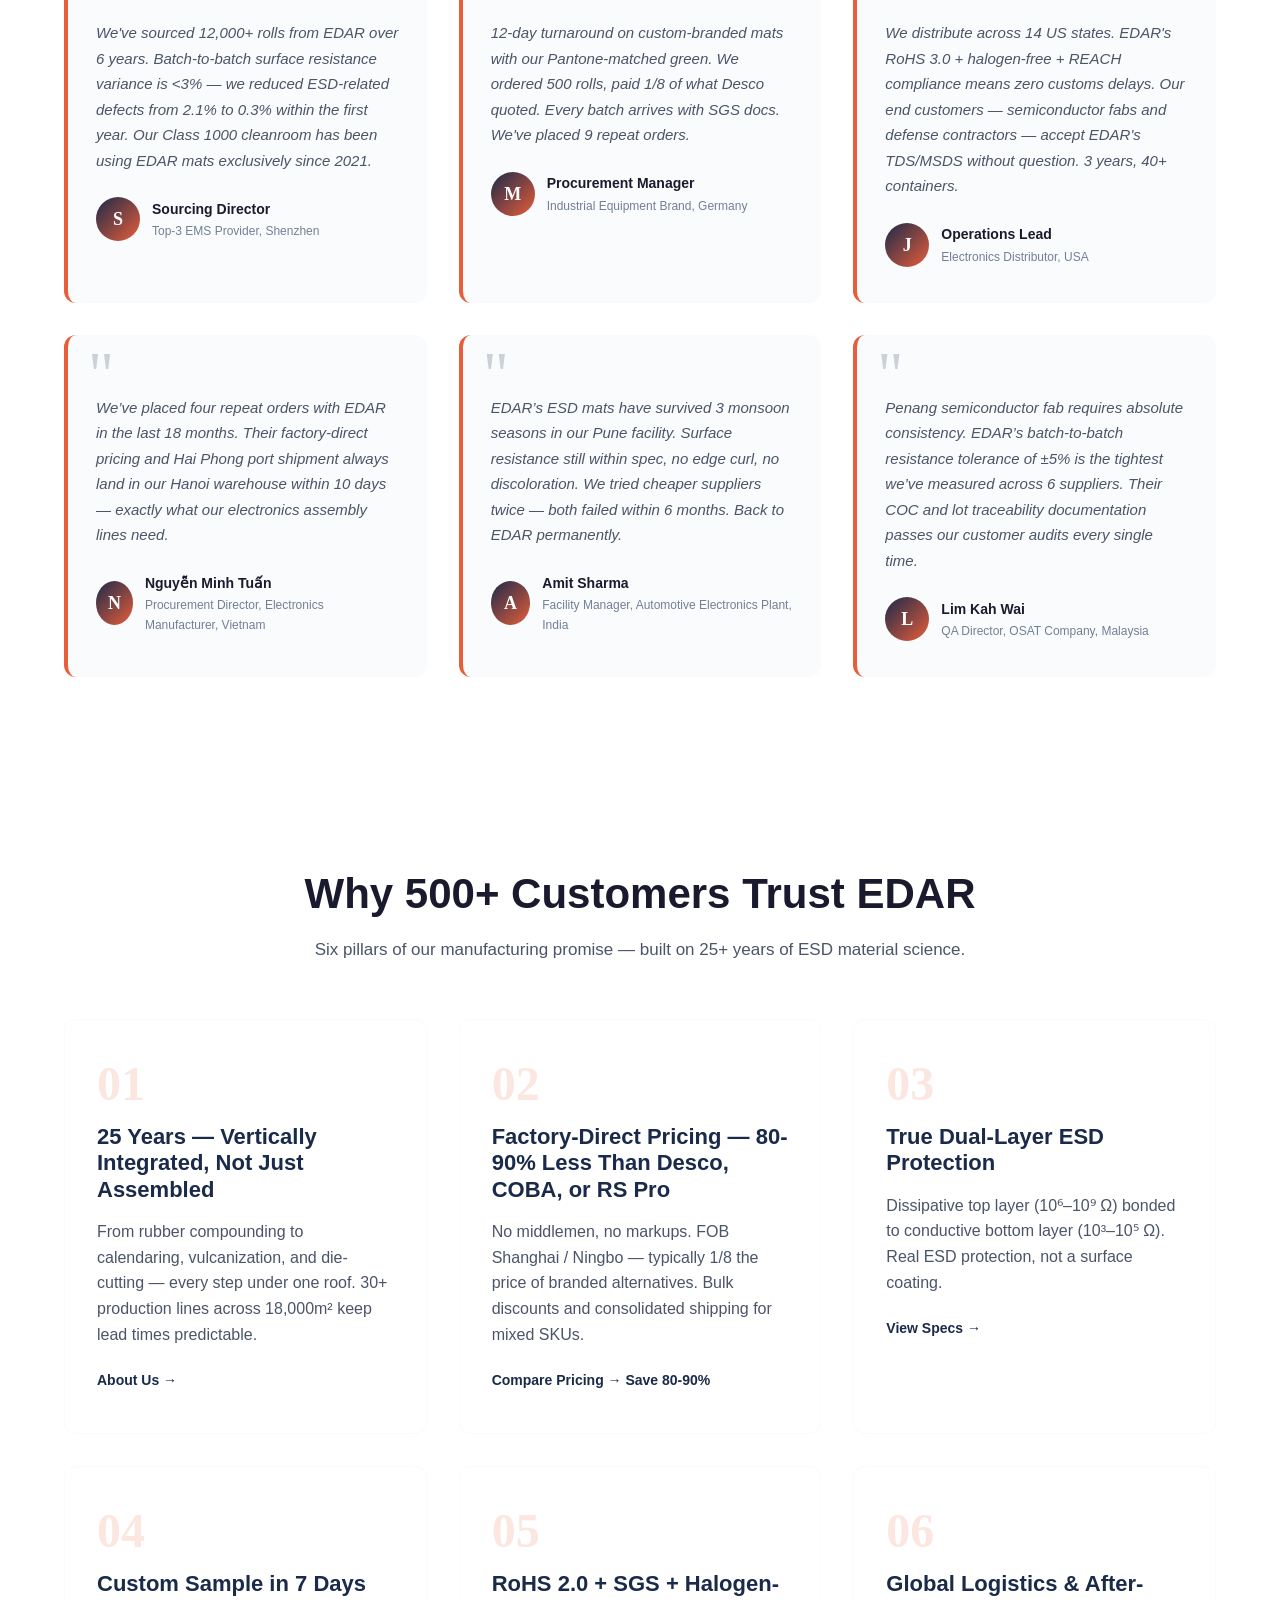
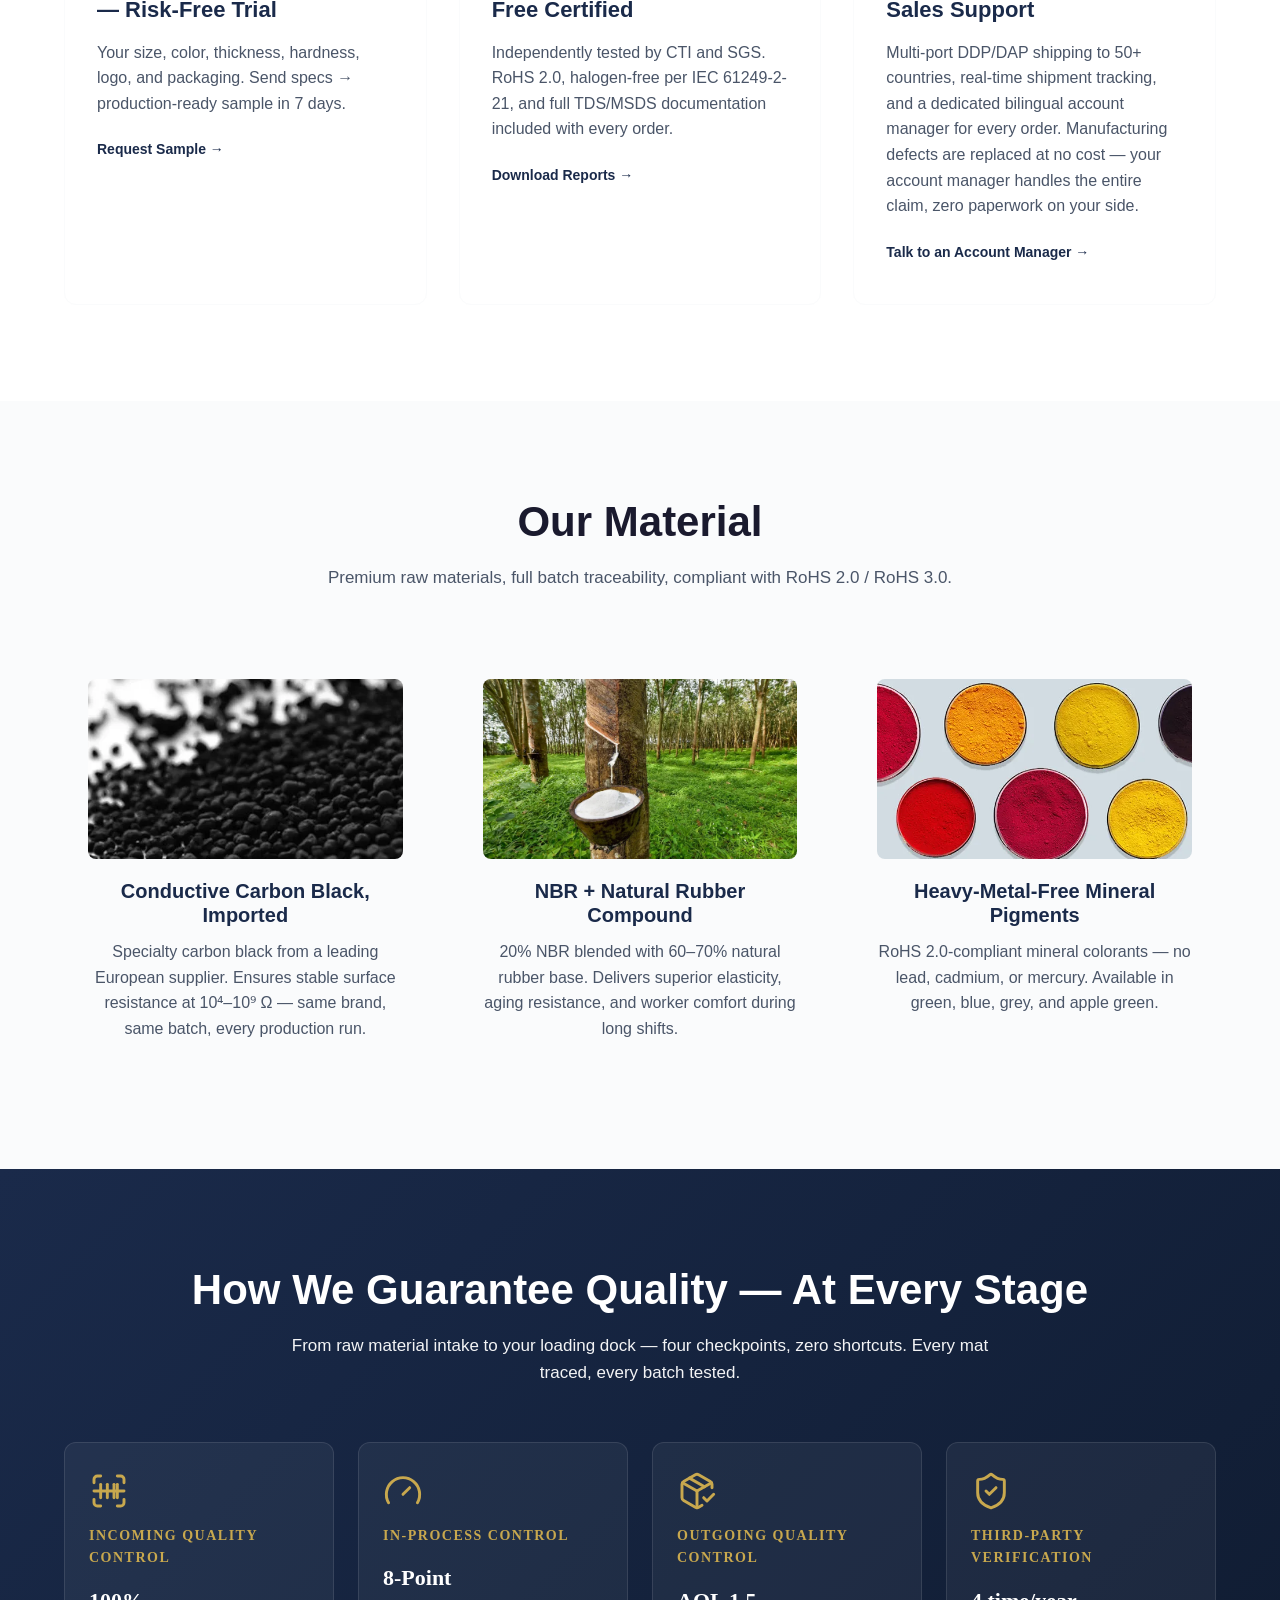
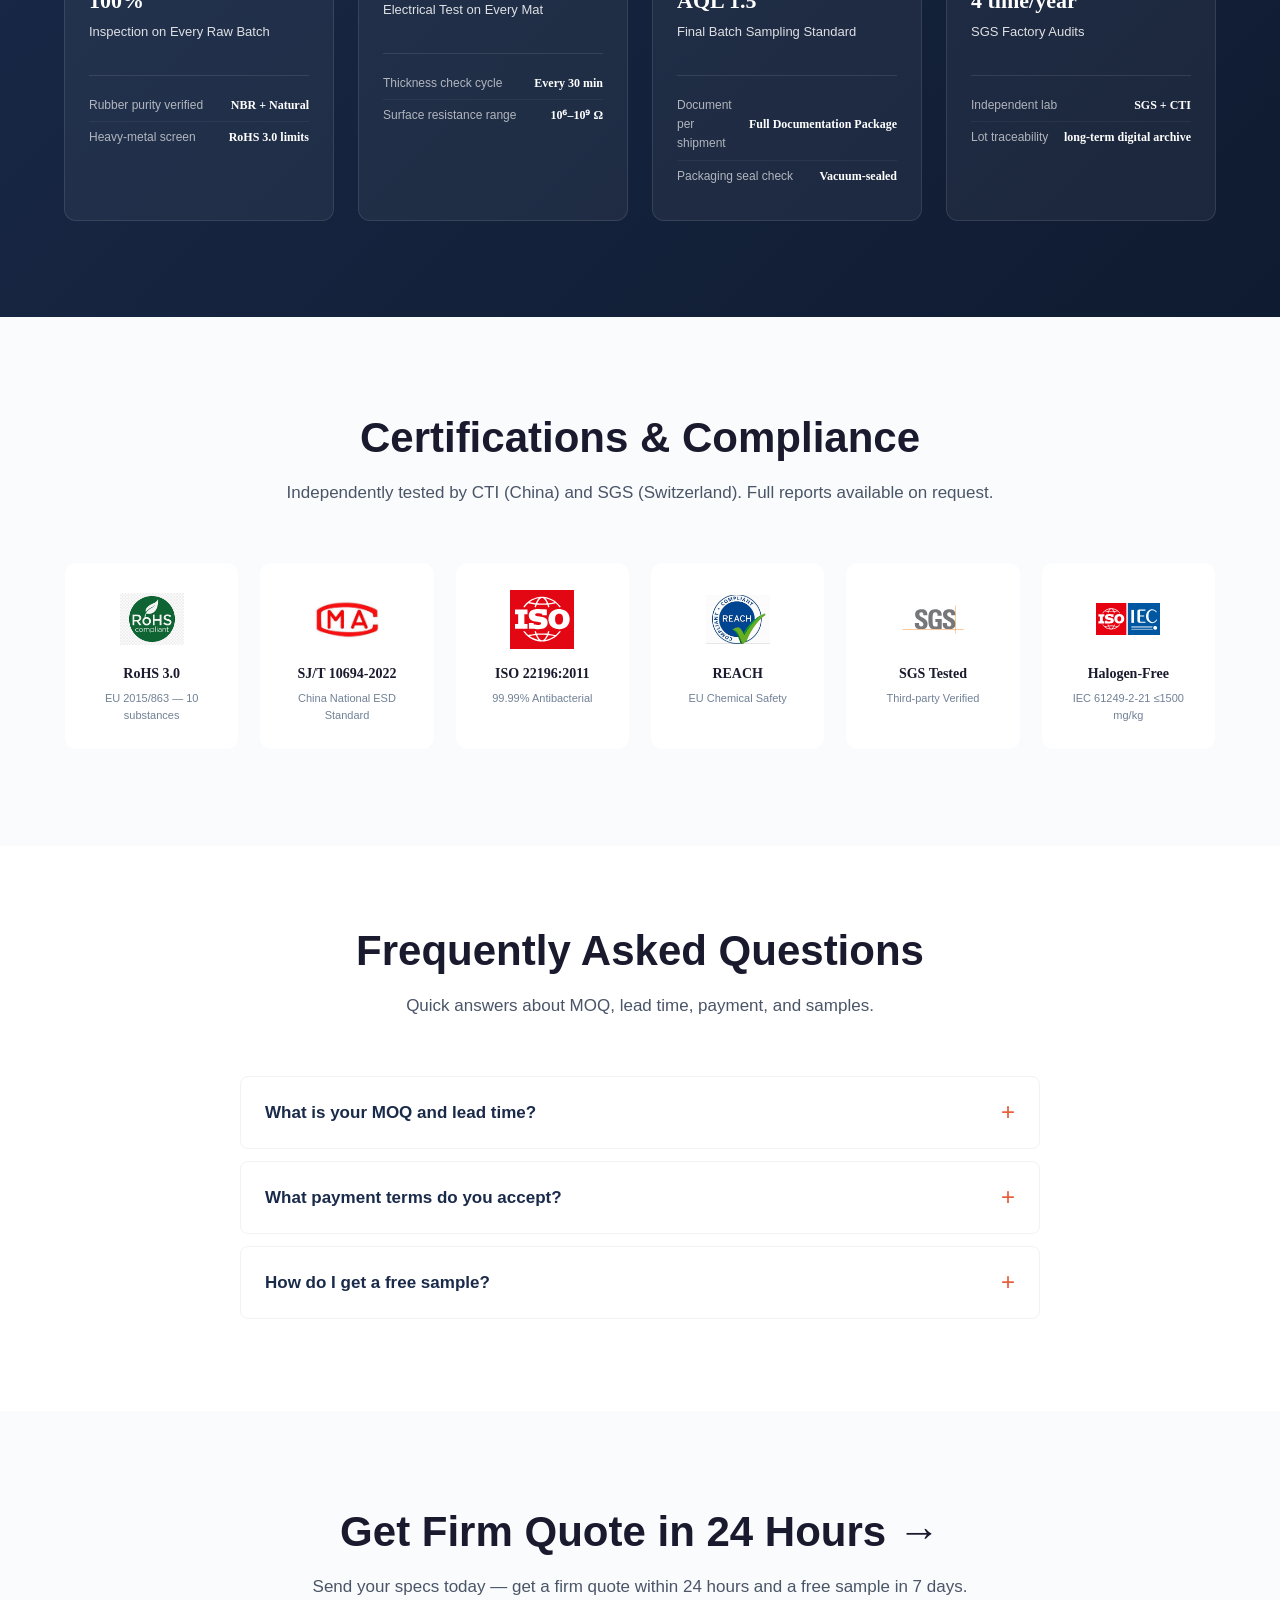
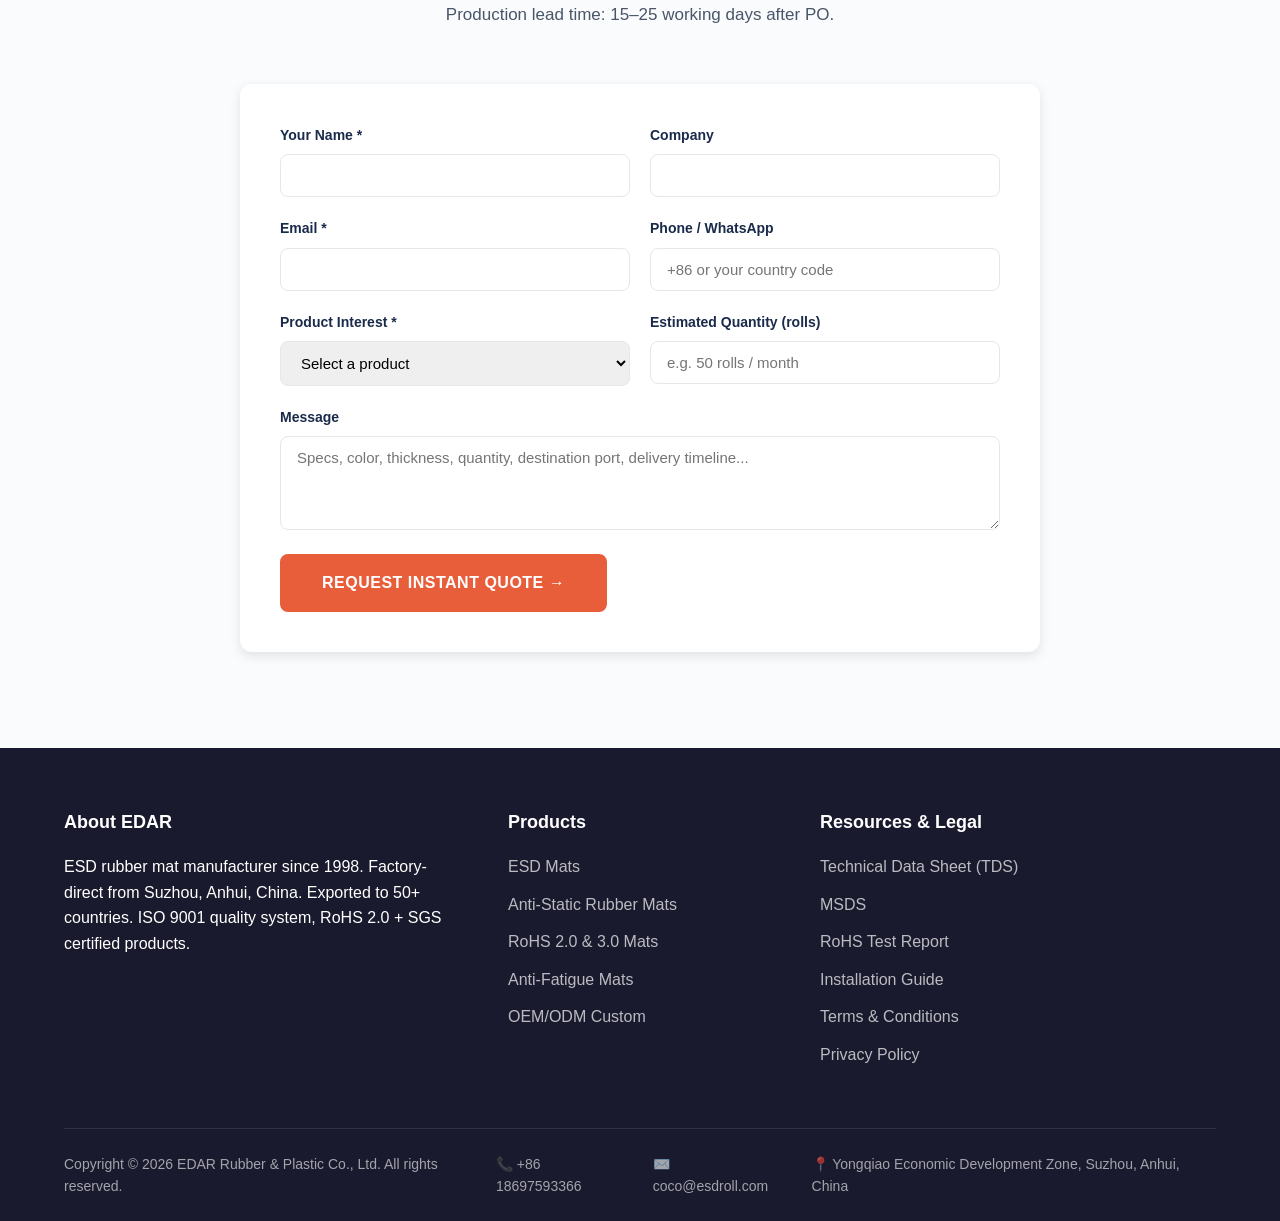
==== commit 6742927d: "feat: replace SJ/T 10694-2022 logo with MA logo" ====
--- a/index.html
+++ b/index.html
@@ -468,7 +468,7 @@
         <div class="cert-desc">EU 2015/863 — 10 substances</div>
       </div>
       <div class="cert-badge">
-        <div class="cert-icon"><img src="assets/cert/gb.png.webp" alt="SJ/T 10694-2022" loading="lazy"></div>
+        <div class="cert-icon"><img src="assets/cert/sjt.webp" alt="SJ/T 10694-2022 China National Standard" loading="lazy" width="298" height="181"></div>
         <div class="cert-name">SJ/T 10694-2022</div>
         <div class="cert-desc">China National ESD Standard</div>
       </div>
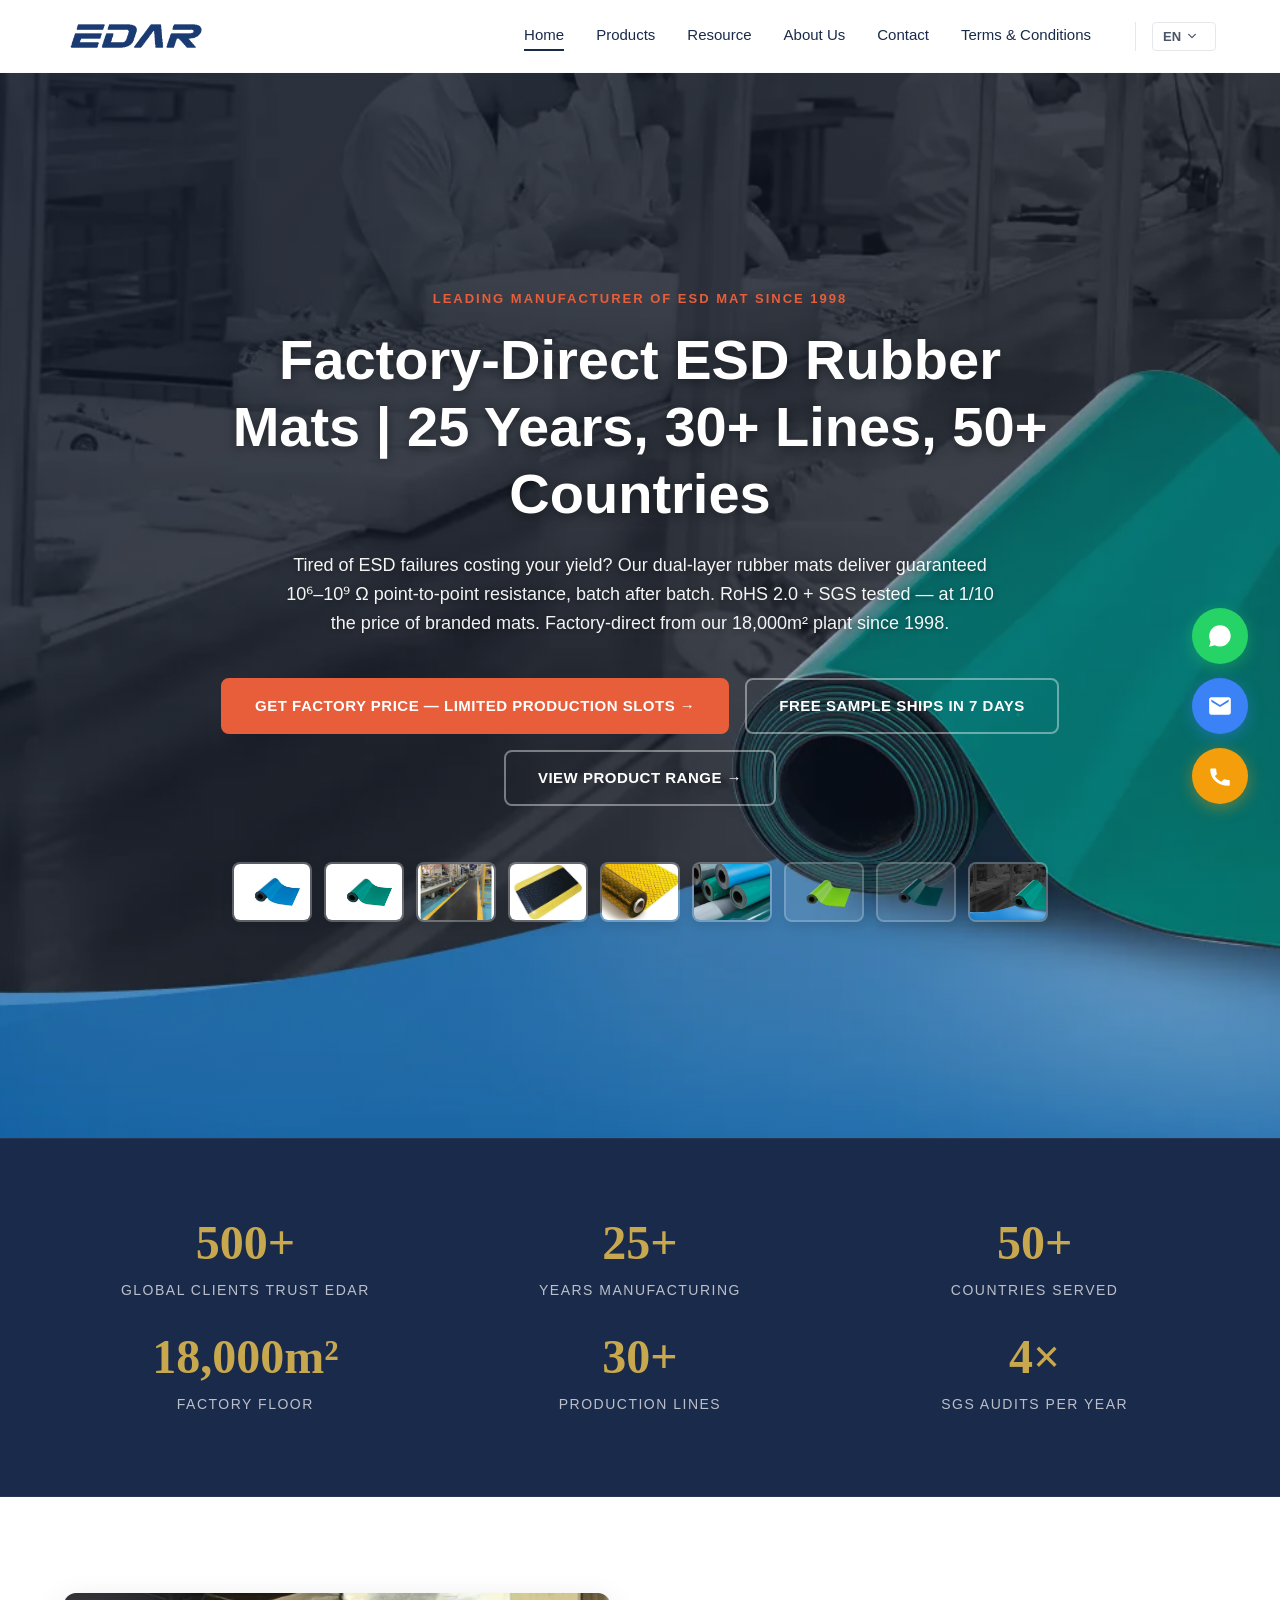
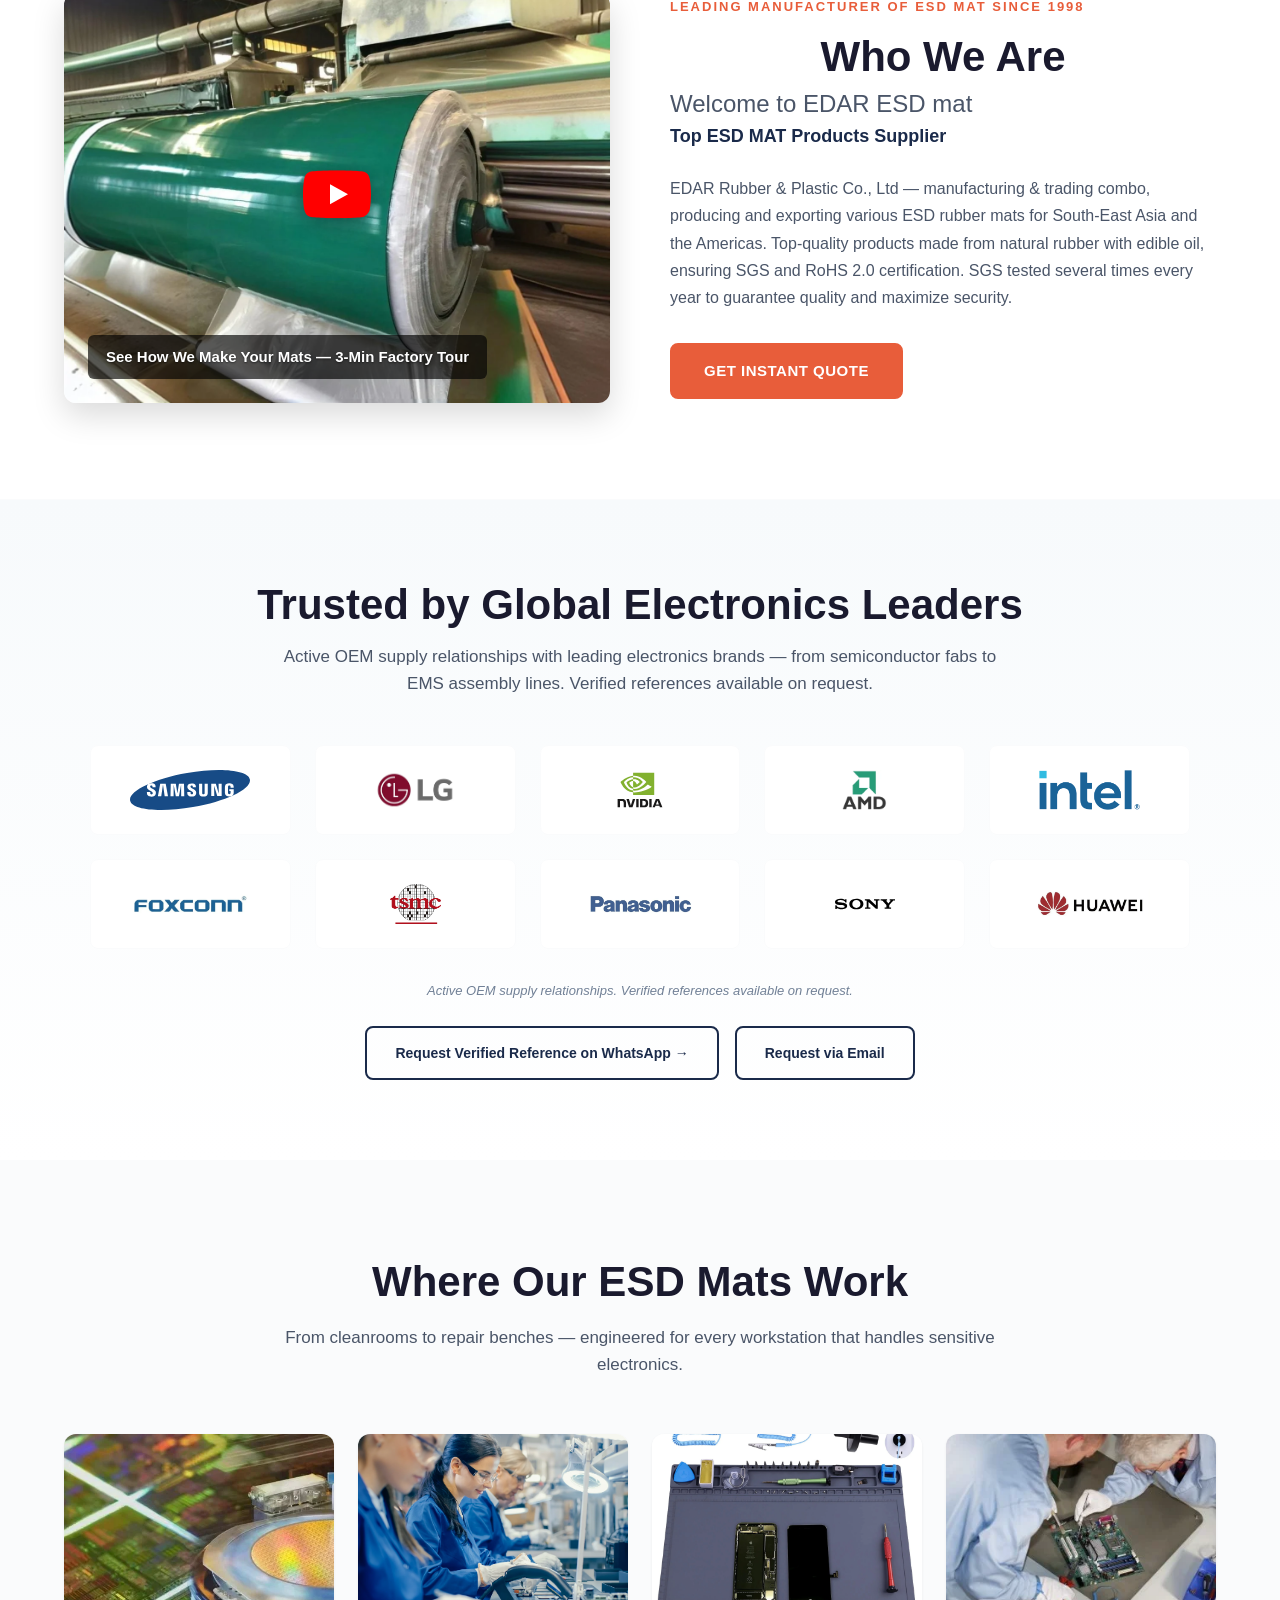
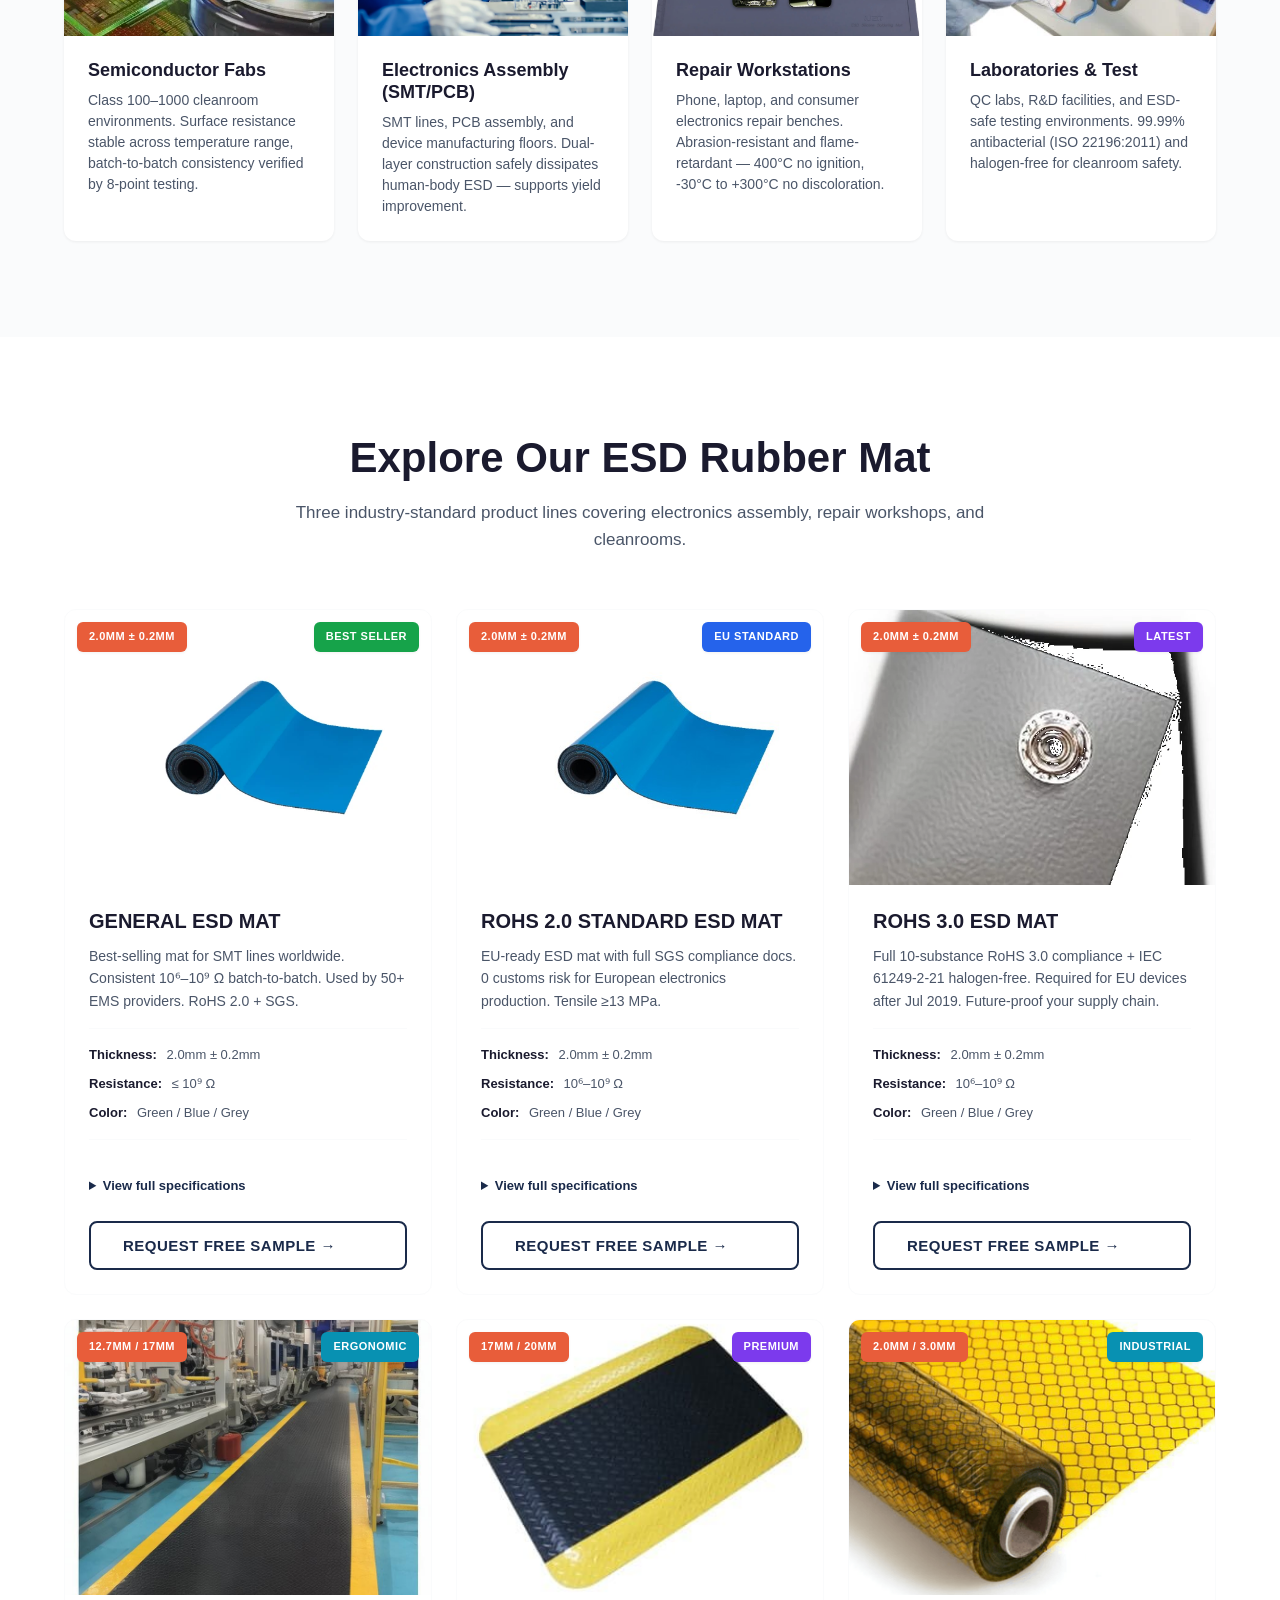
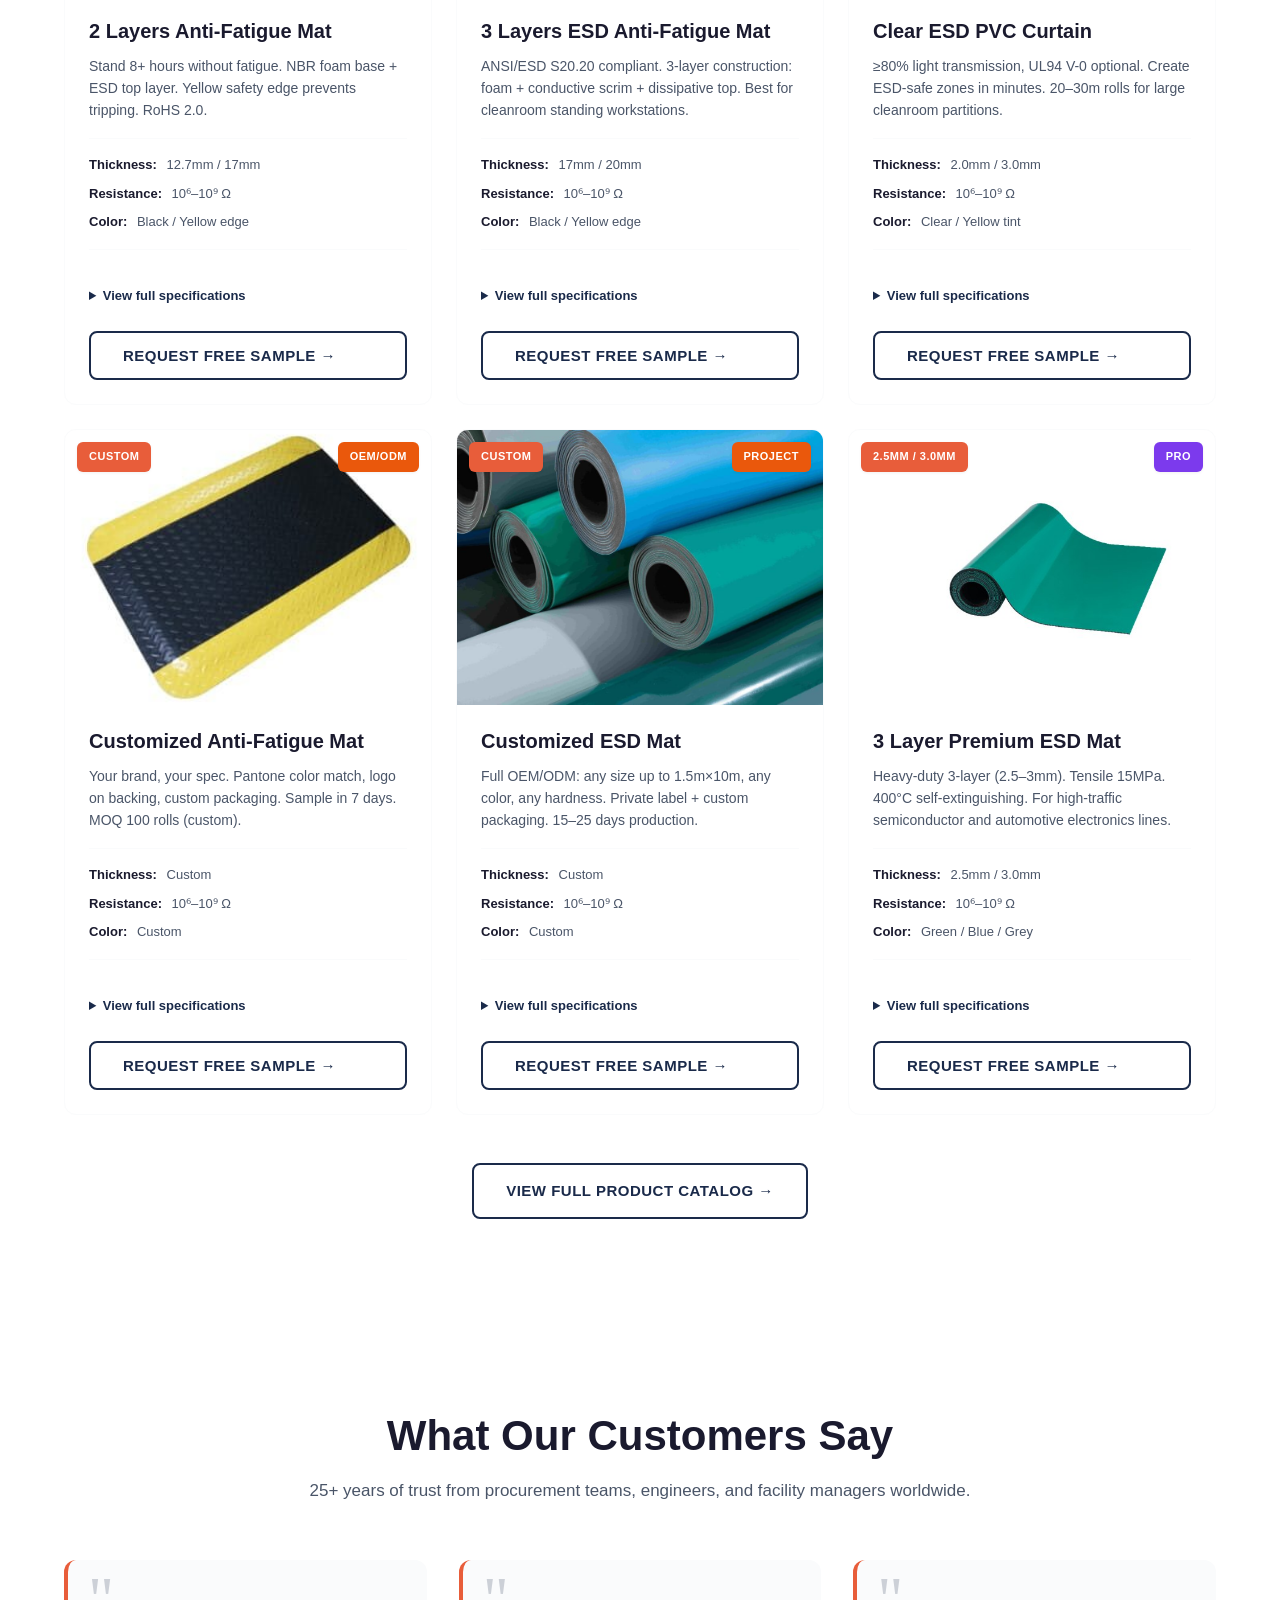
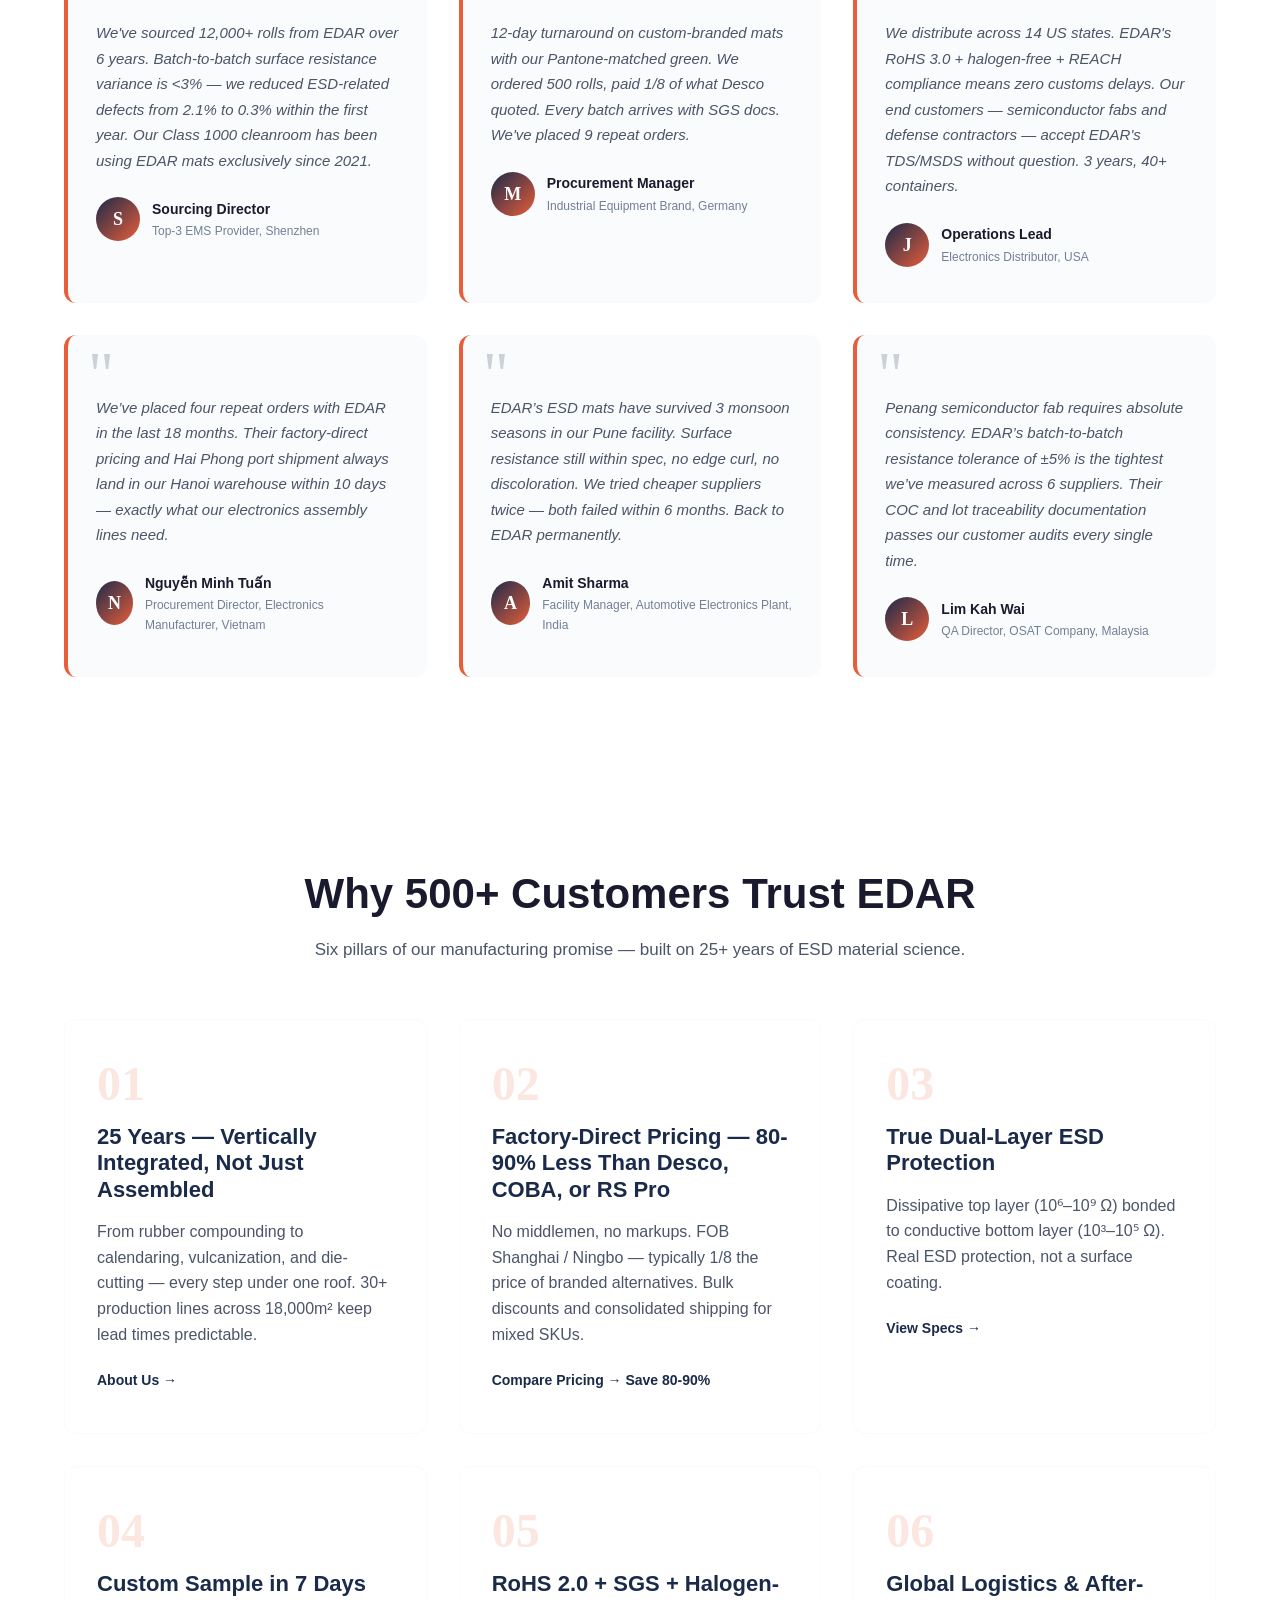
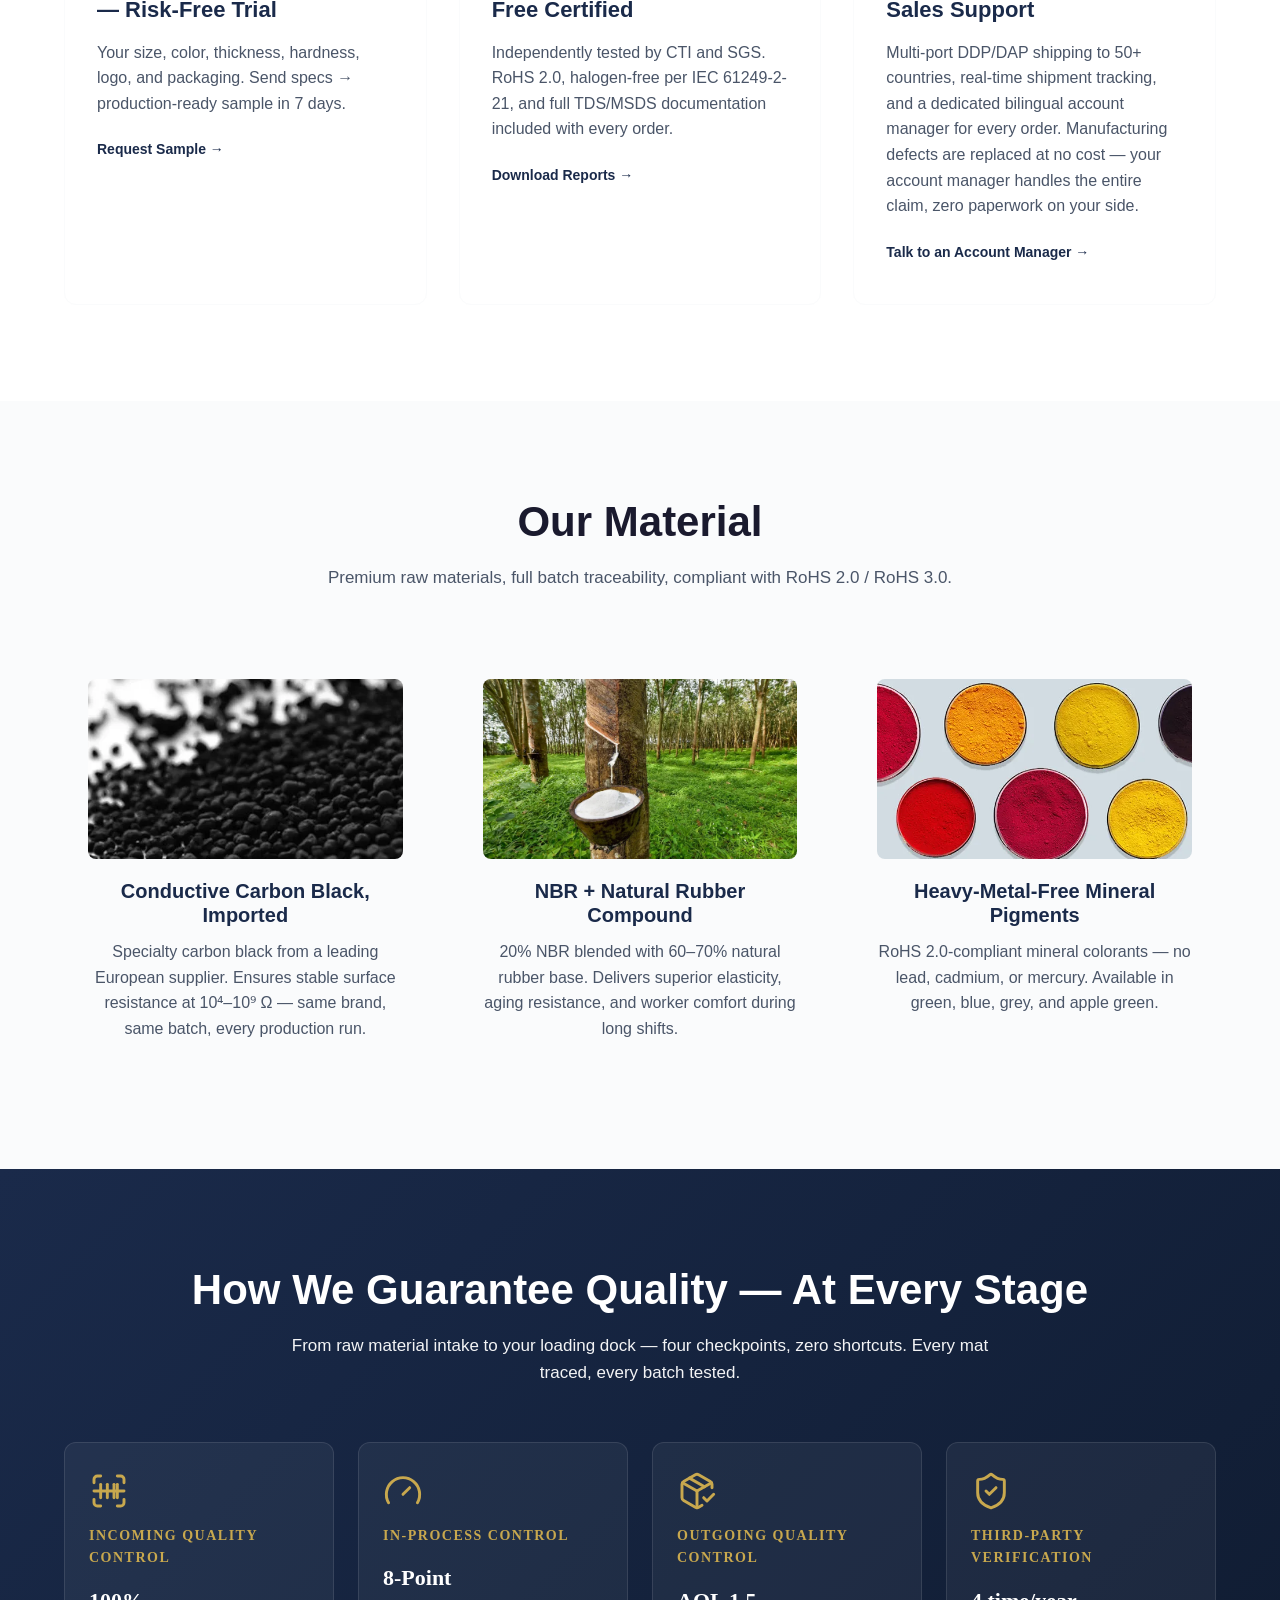
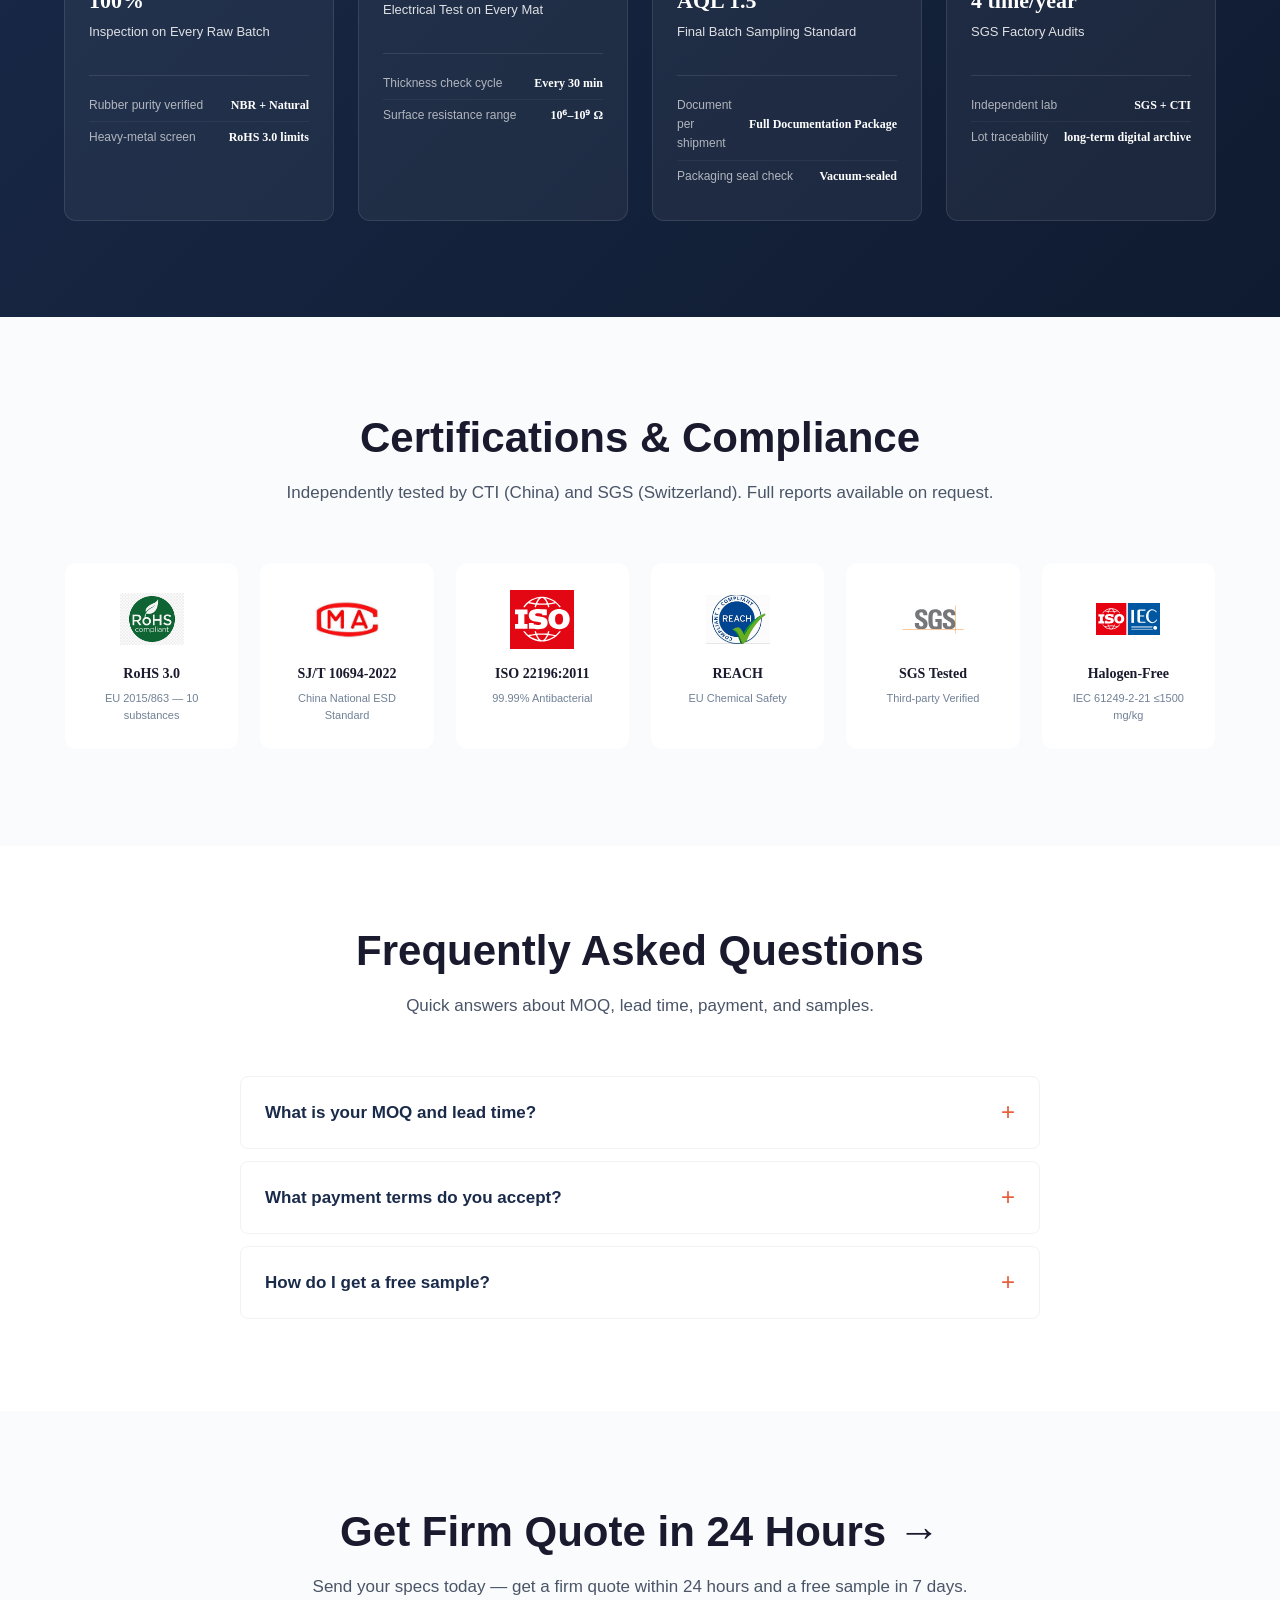
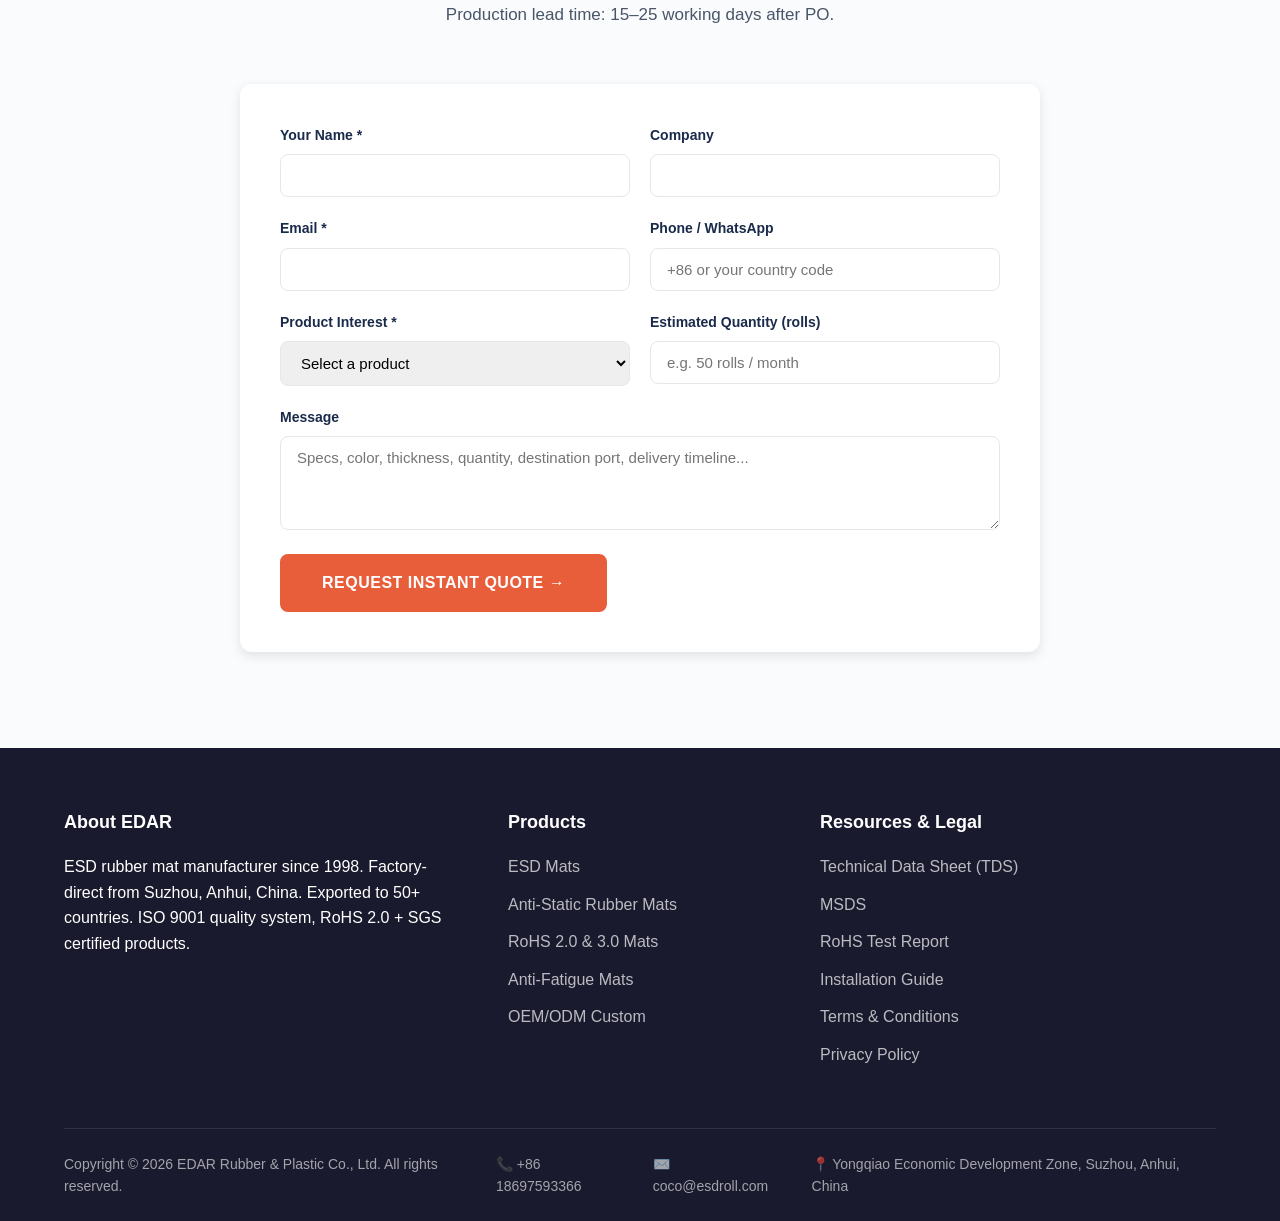
==== commit d6ee1227: "fix: email FAB fallback to Gmail compose on mobile + js v7" ====
--- a/index.html
+++ b/index.html
@@ -626,7 +626,7 @@
     <span class="wa-fab-label">WhatsApp</span>
     <svg xmlns="http://www.w3.org/2000/svg" viewBox="0 0 24 24" aria-hidden="true"><path d="M17.5 14.4c-.3-.1-1.7-.8-2-.9-.3-.1-.5-.1-.7.2s-.8.9-1 1.1c-.2.2-.4.2-.7.1-1.8-.9-3-1.6-4.2-3.6-.3-.6.3-.5.9-1.7.1-.2.1-.4 0-.5-.1-.1-.7-1.6-.9-2.2-.2-.6-.5-.5-.7-.5h-.6c-.2 0-.5.1-.8.4-.3.3-1 1-1 2.5 0 1.5 1 2.9 1.2 3.1.1.2 2 3 4.8 4.2 1.8.7 2.5.8 3.4.7.5-.1 1.7-.7 2-1.4.2-.7.2-1.2.2-1.4-.1-.2-.3-.2-.6-.4zM12 2C6.5 2 2 6.5 2 12c0 1.8.5 3.5 1.3 5L2 22l5.2-1.4c1.4.8 3 1.2 4.7 1.2 5.5 0 10-4.5 10-10S17.5 2 12 2z"/></svg>
   </a>
-  <a href="mailto:coco@esdroll.com" class="wa-fab wa-email" aria-label="Email us">
+  <a href="mailto:coco@esdroll.com" class="wa-fab wa-email" target="_blank" rel="noopener" aria-label="Email us">
     <span class="wa-fab-label">Email</span>
     <svg xmlns="http://www.w3.org/2000/svg" viewBox="0 0 24 24" aria-hidden="true"><path d="M20 4H4c-1.1 0-2 .9-2 2v12c0 1.1.9 2 2 2h16c1.1 0 2-.9 2-2V6c0-1.1-.9-2-2-2zm0 4-8 5-8-5V6l8 5 8-5v2z"/></svg>
   </a>
@@ -637,7 +637,7 @@
 </div>
 
 
-<script src="assets/js/main.js?v=6"></script>
+<script src="assets/js/main.js?v=7"></script>
 
 <!-- Back to top button -->
 <button class="back-to-top" id="backToTop" aria-label="Back to top">↑</button>
